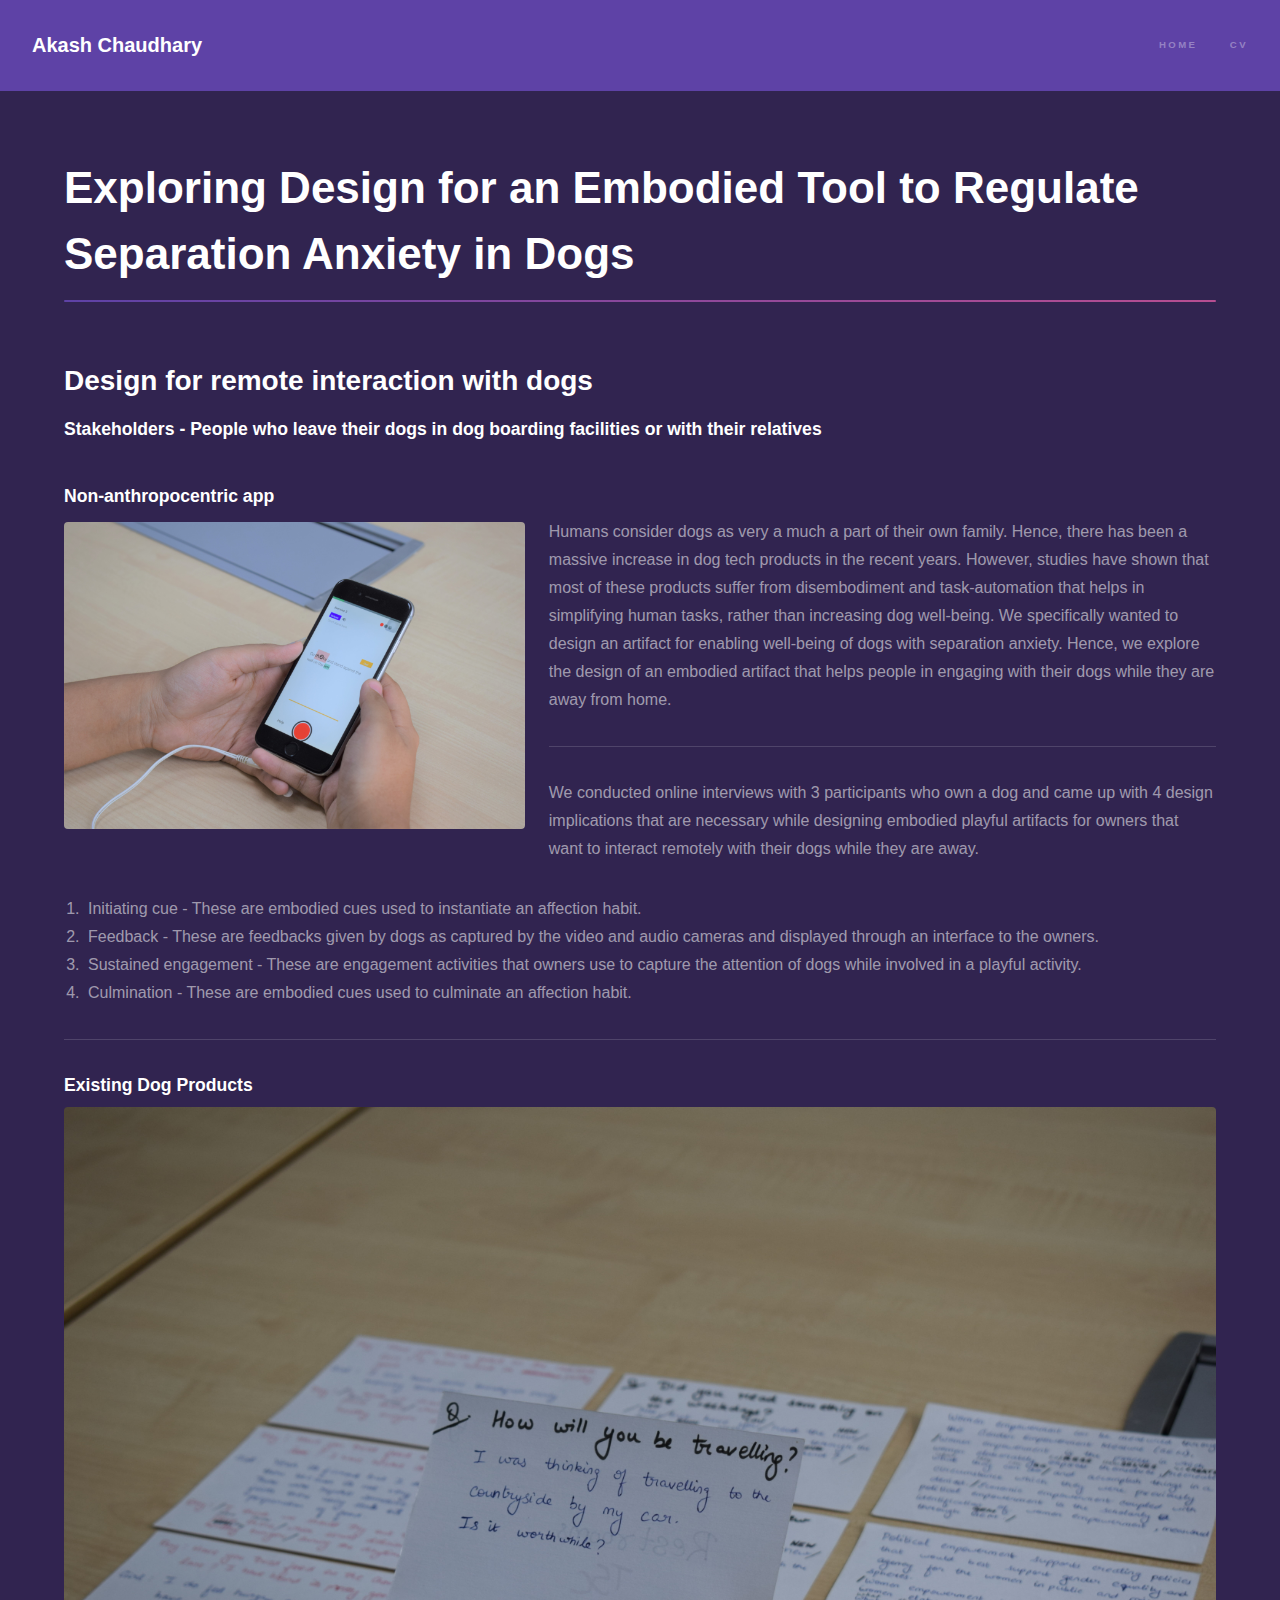
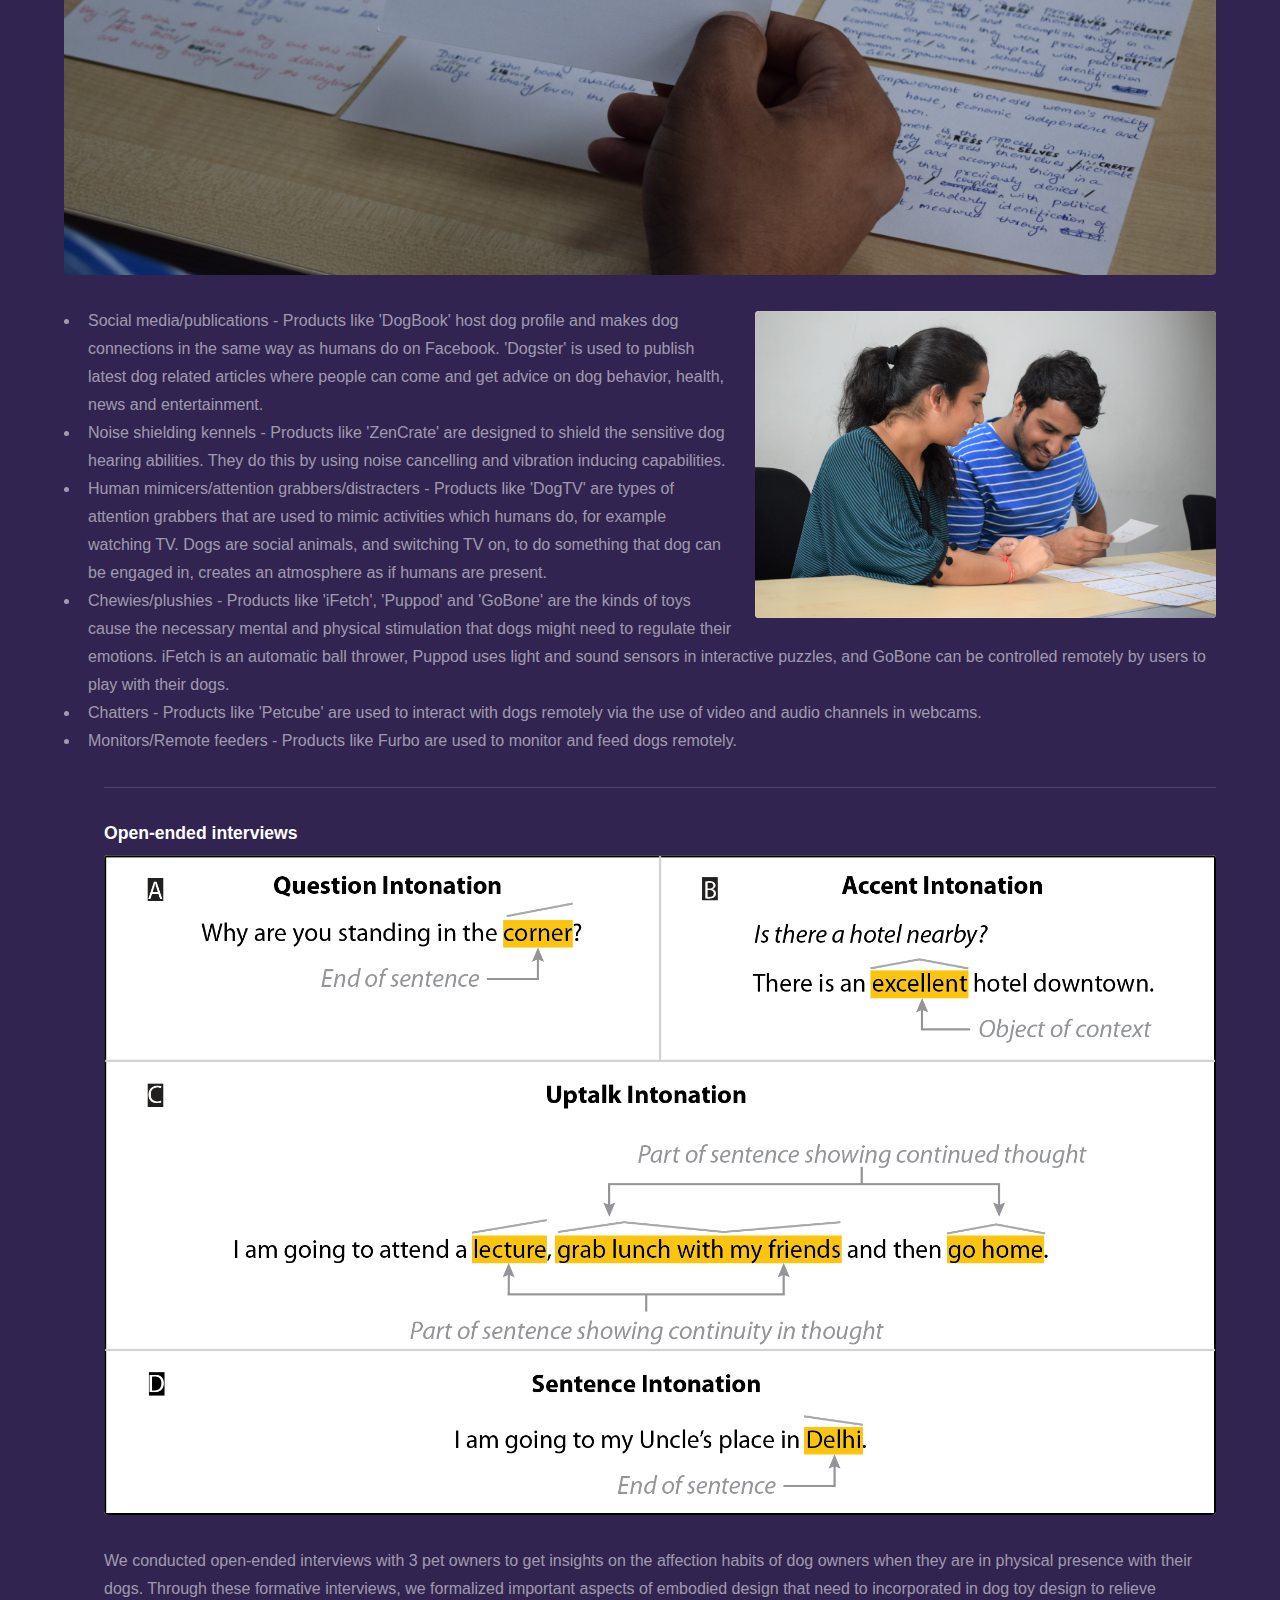
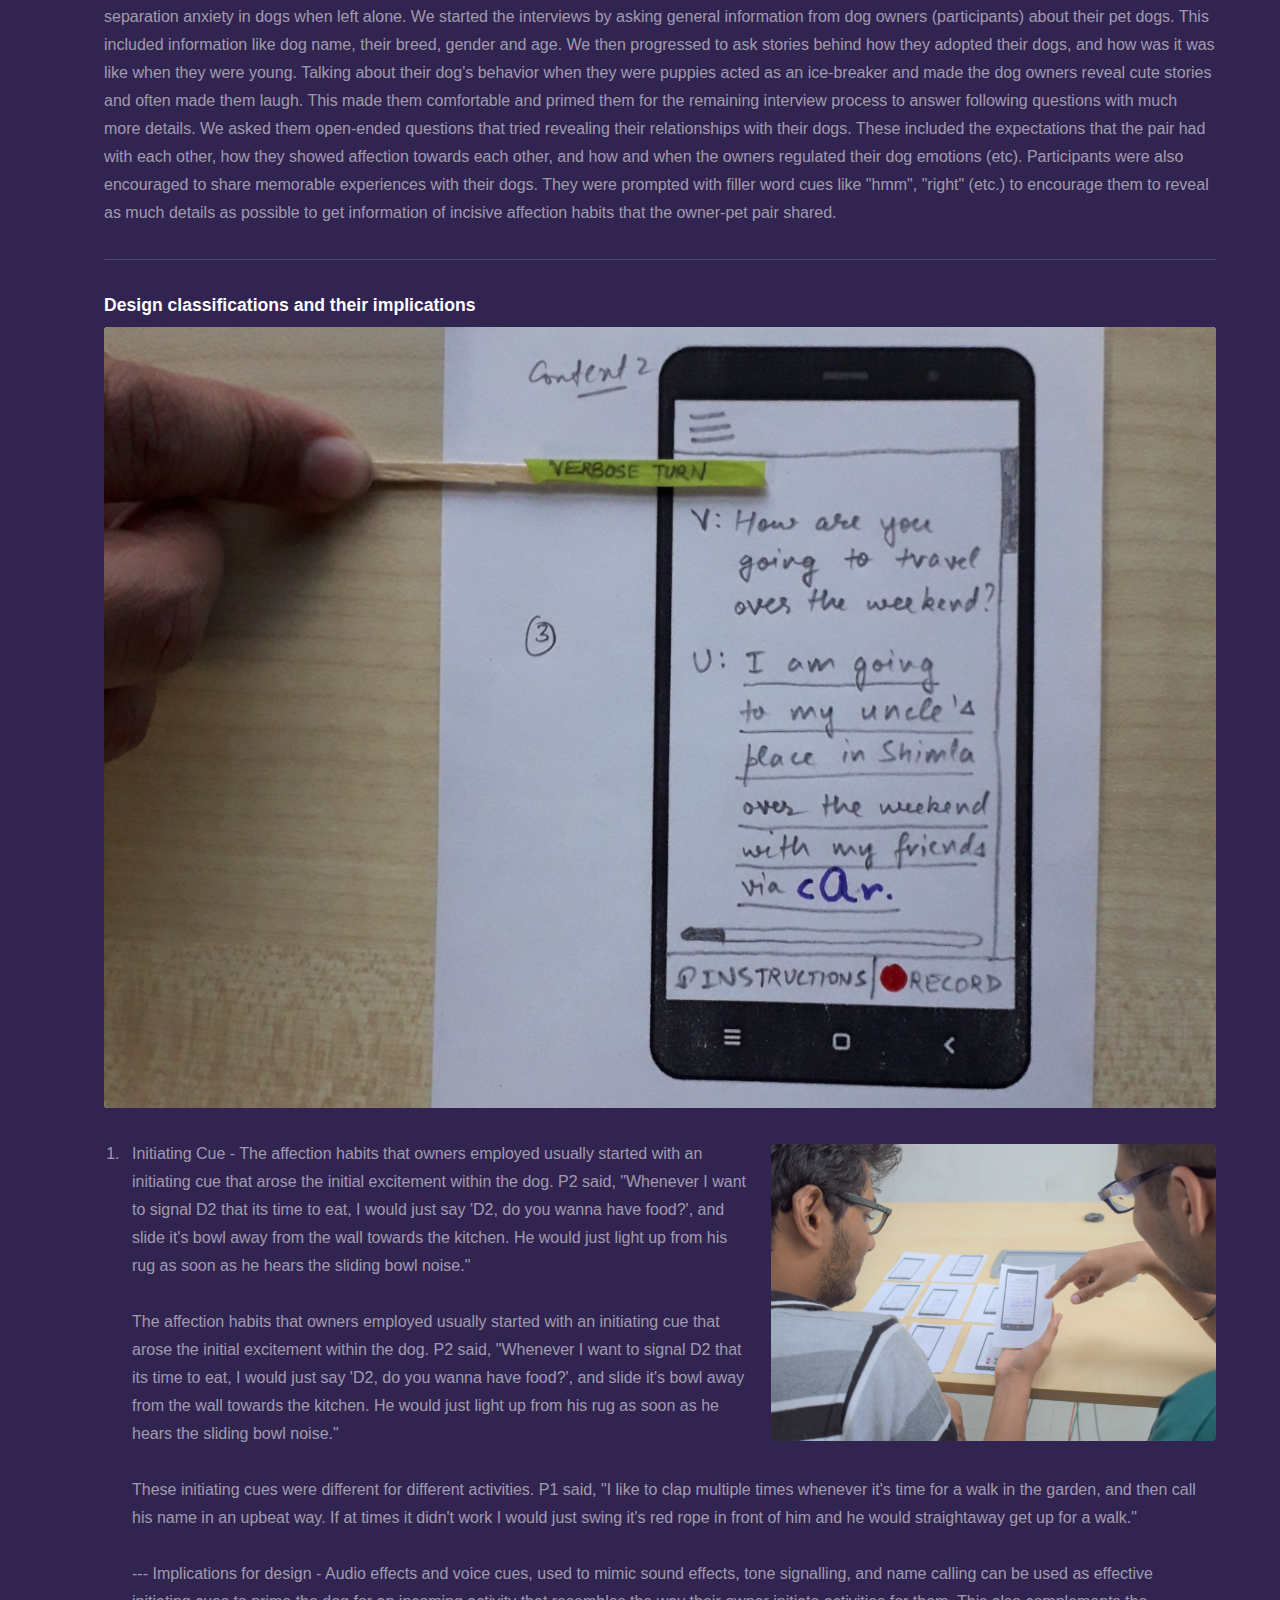
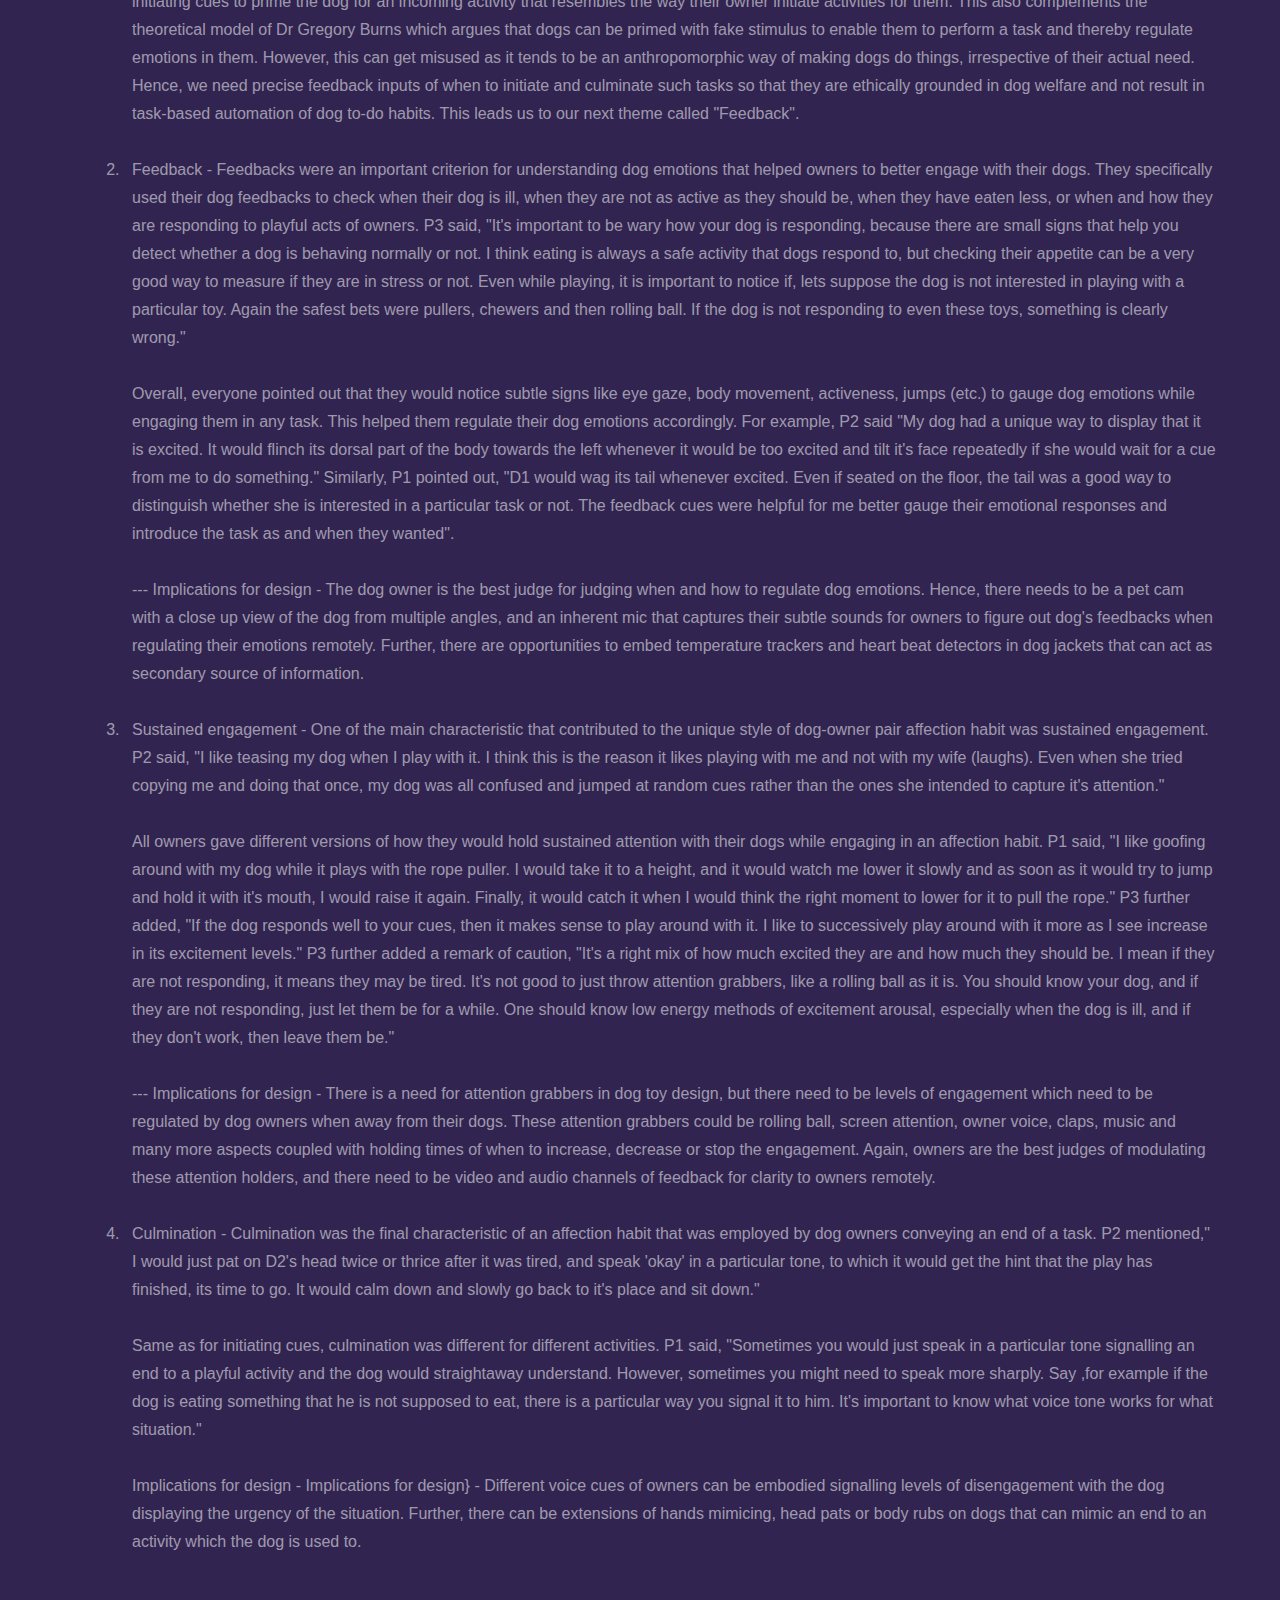
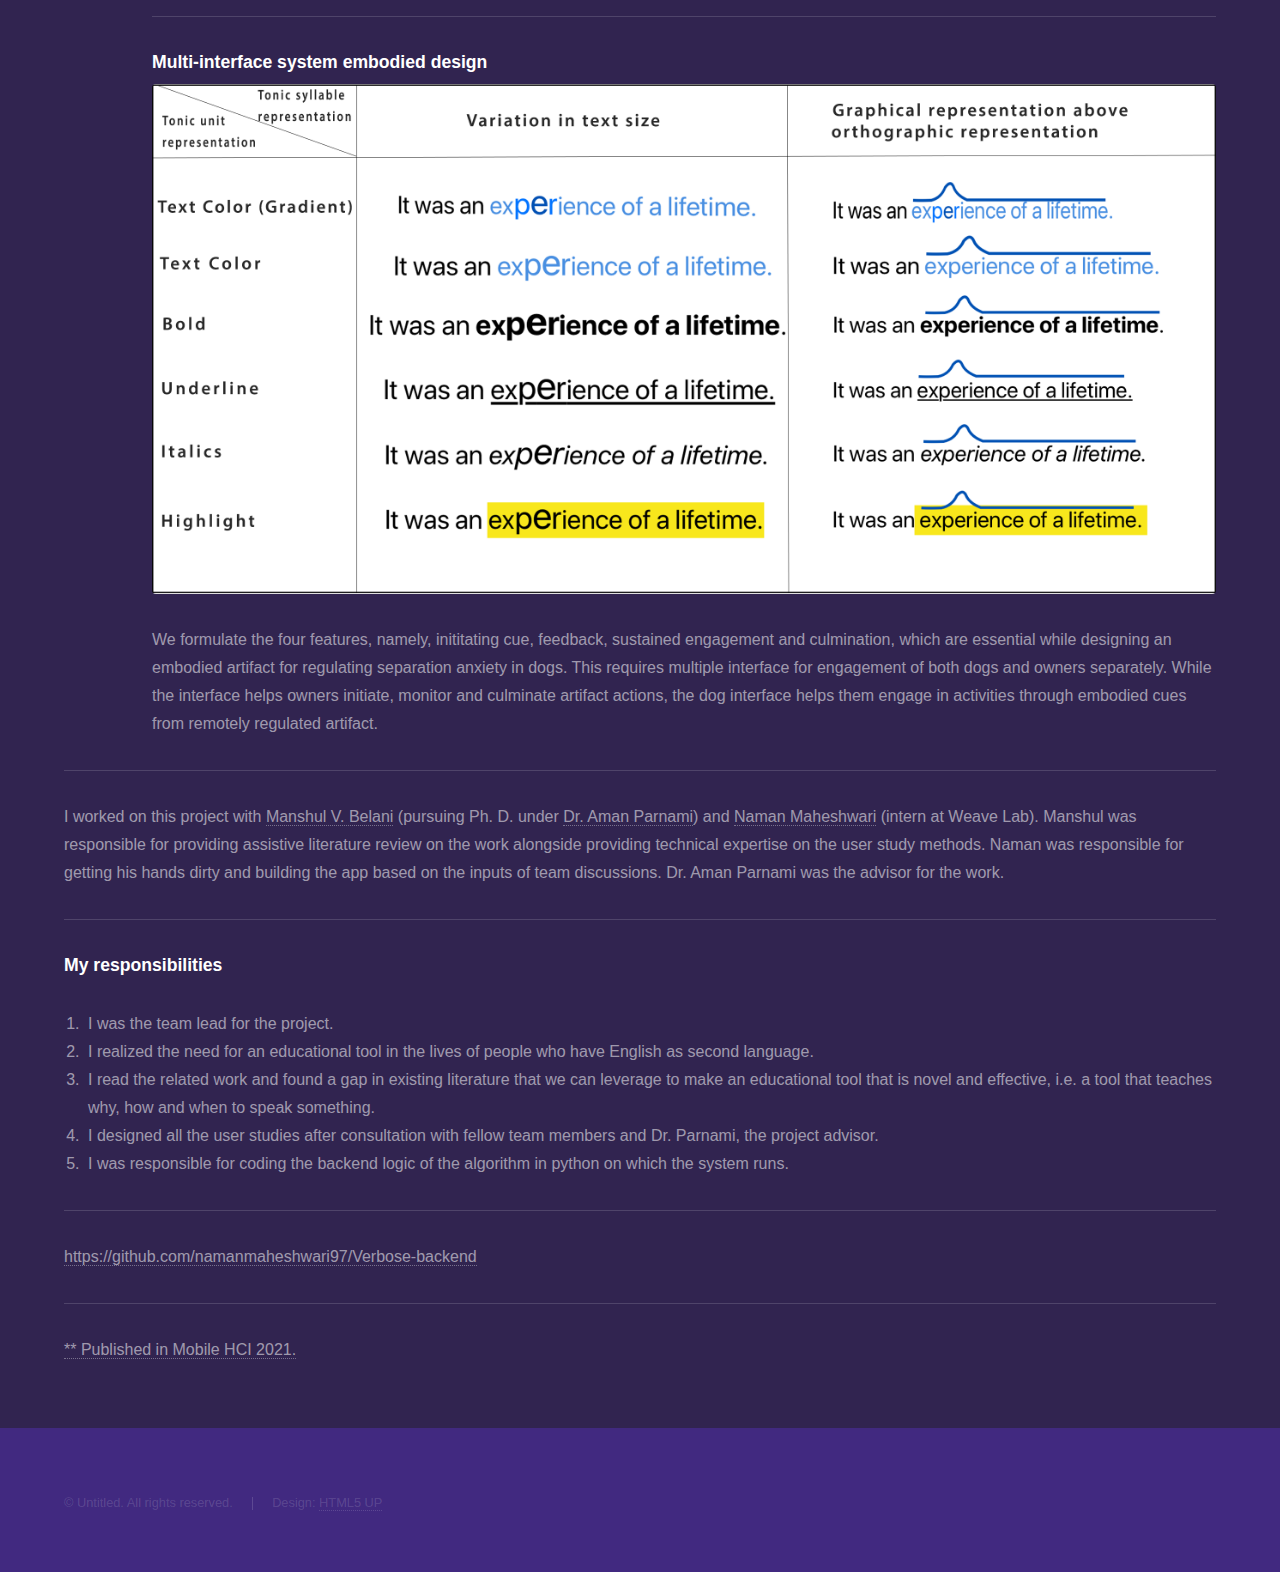
==== elements_dogs.html @ 76c7610e "gjgh" ====
<!DOCTYPE HTML>
<!--
	Hyperspace by HTML5 UP
	html5up.net | @ajlkn
	Free for personal and commercial use under the CCA 3.0 license (html5up.net/license)
-->
<html>
	<head>
		<title>Relieving Separation Anxiety in Dogs - details</title>
		<meta charset="utf-8" />
		<meta name="viewport" content="width=device-width, initial-scale=1, user-scalable=no" />
		<link rel="stylesheet" href="assets/css/main.css" />
		<noscript><link rel="stylesheet" href="assets/css/noscript.css" /></noscript>
	</head>
	<body class="is-preload">

		<!-- Header -->
			<header id="header">
				<a href="index.html" class="title">Akash Chaudhary</a>
				<nav>
					<ul>
						<li><a href="index.html">Home</a></li>
						<li><a href="assets/Akash_Chaudhary_CV.pdf">CV</a></li>
					</ul>
				</nav>
			</header>

		<!-- Wrapper -->
			<div id="wrapper">

				<!-- Main -->
					<section id="main" class="wrapper">
						<div class="inner">
							<h1 class="major">Exploring Design for an Embodied Tool to Regulate Separation Anxiety in Dogs</h1>

							<!-- Text -->
								

							

							<!-- Image -->
								<section>
									<h2>Design for remote interaction with dogs</h2>
									<h3>Stakeholders - People who leave their dogs in dog boarding facilities or with their relatives</h3>
									<div class="box alt">
										<div class="row gtr-uniform">
											<div class="col-12"><span class="image fit"><img src="images/verbose_naman.png" alt="" /></span></div>
										</div>
									</div>
									<h3>Non-anthropocentric app</h3>
									<p><span class="image left"><img src="images/DSC_3085_bright.jpg" alt="" /></span>Humans consider dogs as very a much a part of their own family. Hence, there has been a massive increase in dog tech products in the recent years. However, studies have shown that most of these products suffer from disembodiment and task-automation that helps in simplifying human tasks, rather than increasing dog well-being. We specifically wanted to design an artifact for enabling well-being of dogs with separation anxiety. Hence, we explore the design of an embodied artifact that helps people in engaging with their dogs while they are away from home.</p>

										<hr />

									<p>We conducted online interviews with 3 participants who own a dog and came up with 4 design implications that are necessary while designing embodied playful artifacts for owners that want to interact remotely with their dogs while they are away.
									<ol>
										<li>Initiating cue - These are embodied cues used to instantiate an affection habit.</li>
										<li>Feedback - These are feedbacks given by dogs as captured by the video and audio cameras and displayed through an interface to the owners.</li>
										<li>Sustained engagement - These are engagement activities that owners use to capture the attention of dogs while involved in a playful activity.</li>
										<li>Culmination - These are embodied cues used to culminate an affection habit.</li>
									</ol>

									</p>
									<hr />
									<h3>Existing Dog Products</h3>
									<div class="box alt">
										<div class="row gtr-uniform">
											<div class="col-12"><span class="image fit"><img src="images/cue_card.jpg" style="background-color:white" alt="" /></span></div>
										</div>
									</div>
									<p><span class="image right"><img src="images/DSC_3064_bright.jpg" style="background-color:white" alt="" /></span>
									<ul>
										<li>Social media/publications - Products like 'DogBook' host dog profile and makes dog connections in the same way as humans do on Facebook. 'Dogster' is used to publish latest dog related articles where people can come and get advice on dog behavior, health, news and entertainment.
										<li>Noise shielding kennels - Products like 'ZenCrate' are designed to shield the sensitive dog hearing abilities. They do this by using noise cancelling and vibration inducing capabilities.
										<li>Human mimicers/attention grabbers/distracters - Products like 'DogTV' are types of attention grabbers that are used to mimic activities which humans do, for example watching TV. Dogs are social animals, and switching TV on, to do something that dog can be engaged in, creates an atmosphere as if humans are present.
										<li>Chewies/plushies - Products like 'iFetch', 'Puppod' and 'GoBone' are the kinds of toys cause the necessary mental and physical stimulation that dogs might need to regulate their emotions. iFetch is an automatic ball thrower, Puppod uses light and sound sensors in interactive puzzles, and GoBone can be controlled remotely by users to play with their dogs.
										<li>Chatters - Products like 'Petcube' are used to interact with dogs remotely via the use of video and audio channels in webcams.
										<li/>Monitors/Remote feeders - Products like Furbo are used to monitor and feed dogs remotely.
									<ul/>
									</p>
									<hr />

									<h3>Open-ended interviews</h3>
									<div class="box alt">
										<div class="row gtr-uniform">
											<div class="col-12"><span class="image fit"><img src="images/Aug15Fig3.png" style="background-color:white" alt="" /></span></div>
										</div>
									</div>
									<p>We conducted open-ended interviews with 3 pet owners to get insights on the affection habits of dog owners when they are in physical presence with their dogs. Through these formative interviews, we formalized important aspects of embodied design that need to incorporated in dog toy design to relieve separation anxiety in dogs when left alone. We started the interviews by asking general information from dog owners (participants) about their pet dogs. This included information like dog name, their breed, gender and age. We then progressed to ask stories behind how they adopted their dogs, and how was it was like when they were young. Talking about their dog's behavior when they were puppies acted as an ice-breaker and made the dog owners reveal cute stories and often made them laugh. This made them comfortable and primed them for the remaining interview process to answer following questions with much more details. We asked them open-ended questions that tried revealing their relationships with their dogs. These included the expectations that the pair had with each other, how they showed affection towards each other, and how and when the owners regulated their dog emotions (etc). Participants were also encouraged to share memorable experiences with their dogs. They were prompted with filler word cues like "hmm", "right" (etc.) to encourage them to reveal as much details as possible to get information of incisive affection habits that the owner-pet pair shared.</p>
									<hr />

									<h3>Design classifications and their implications</h3>
									<div class="box alt">
										<div class="row gtr-uniform">
											<div class="col-12"><span class="image fit"><img src="images/more pics/interact (1) (1).jpg" style="background-color:white" alt="" /></span></div>
										</div>
									</div>
									<p><span class="image right"><img src="images/DSC_3075_bright.jpg" alt="" /></span>
									<ol>
										<li>Initiating Cue - The affection habits that owners employed usually started with an initiating cue that arose the initial excitement within the dog. P2 said, "Whenever I want to signal D2 that its time to eat, I would just say 'D2, do you wanna have food?', and slide it's bowl away from the wall towards the kitchen. He would just light up from his rug as soon as he hears the sliding bowl noise."<br/>
										<br/>

										The affection habits that owners employed usually started with an initiating cue that arose the initial excitement within the dog. P2 said, "Whenever I want to signal D2 that its time to eat, I would just say 'D2, do you wanna have food?', and slide it's bowl away from the wall towards the kitchen. He would just light up from his rug as soon as he hears the sliding bowl noise."<br/>
										<br/>

										These initiating cues were different for different activities. P1 said, "I like to clap multiple times whenever it's time for a walk in the garden, and then call his name in an upbeat way. If at times it didn't work I would just swing it's red rope in front of him and he would straightaway get up for a walk."<br/>
										<br/>

										
										--- Implications for design - Audio effects and voice cues, used to mimic sound effects, tone signalling, and name calling can be used as effective initiating cues to prime the dog for an incoming activity that resembles the way their owner initiate activities for them. This also complements the theoretical model of Dr Gregory Burns which argues that dogs can be primed with fake stimulus to enable them to perform a task and thereby regulate emotions in them. However, this can get misused as it tends to be an anthropomorphic way of making dogs do things, irrespective of their actual need. Hence, we need precise feedback inputs of when to initiate and culminate such tasks so that they are ethically grounded in dog welfare and not result in task-based automation of dog to-do habits. This leads us to our next theme called "Feedback".<br/>
										<br/>

										<li>Feedback - Feedbacks were an important criterion for understanding dog emotions that helped owners to better engage with their dogs. They specifically used their dog feedbacks to check when their dog is ill, when they are not as active as they should be, when they have eaten less, or when and how they are responding to playful acts of owners. P3 said, "It's important to be wary how your dog is responding, because there are small signs that help you detect whether a dog is behaving normally or not. I think eating is always a safe activity that dogs respond to, but checking their appetite can be a very good way to measure if they are in stress or not. Even while playing, it is important to notice if, lets suppose the dog is not interested in playing with a particular toy. Again the safest bets were pullers, chewers and then rolling ball. If the dog is not responding to even these toys, something is clearly wrong."<br/>
										<br/>

										Overall, everyone pointed out that they would notice subtle signs like eye gaze, body movement, activeness, jumps (etc.) to gauge dog emotions while engaging them in any task. This helped them regulate their dog emotions accordingly. For example, P2 said "My dog had a unique way to display that it is excited. It would flinch its dorsal part of the body towards the left whenever it would be too excited and tilt it's face repeatedly if she would wait for a cue from me to do something." Similarly, P1 pointed out, "D1 would wag its tail whenever excited. Even if seated on the floor, the tail was a good way to distinguish whether she is interested in a particular task or not. The feedback cues were helpful for me  better gauge their emotional responses and introduce the task as and when they wanted".<br/>
										<br/>

										--- Implications for design - The dog owner is the best judge for judging when and how to regulate dog emotions. Hence, there needs to be a pet cam with a close up view of the dog from multiple angles, and an inherent mic that captures their subtle sounds for owners to figure out dog's feedbacks when regulating their emotions remotely. Further, there are opportunities to embed temperature trackers and heart beat detectors in dog jackets that can act as secondary source of information.<br/>
										<br/>

										<li>Sustained engagement - One of the main characteristic that contributed to the unique style of dog-owner pair affection habit was sustained engagement. P2 said, "I like teasing my dog when I play with it. I think this is the reason it likes playing with me and not with my wife (laughs). Even when she tried copying me and doing that once, my dog was all confused and jumped at random cues rather than the ones she intended to capture it's attention."<br/>
										<br/>

										All owners gave different versions of how they would hold sustained attention with their dogs while engaging in an affection habit. P1 said, "I like goofing around with my dog while it plays with the rope puller. I would take it to a height, and it would watch me lower it slowly and as soon as it would try to jump and hold it with it's mouth, I would raise it again. Finally, it would catch it when I would think the right moment to lower for it to pull the rope." P3 further added, "If the dog responds well to your cues, then it makes sense to play around with it. I like to successively play around with it more as I see increase in its excitement levels." P3 further added a remark of caution, "It's a right mix of how much excited they are and how much they should be. I mean if they are not responding, it means they may be tired. It's not good to just throw attention grabbers, like a rolling ball as it is. You should know your dog, and if they are not responding, just let them be for a while. One should know low energy methods of excitement arousal, especially when the dog is ill, and if they don't work, then leave them be."<br/>
										<br/>

										--- Implications for design - There is a need for attention grabbers in dog toy design, but there need to be levels of engagement which need to be regulated by dog owners when away from their dogs. These attention grabbers could be rolling ball, screen attention, owner voice, claps, music and many more aspects coupled with holding times of when to increase, decrease or stop the engagement. Again, owners are the best judges of modulating these attention holders, and there need to be video and audio channels of feedback for clarity to owners remotely.<br/>
										<br/>

										<li>Culmination - Culmination was the final characteristic of an affection habit that was employed by dog owners conveying an end of a task. P2 mentioned," I would just pat on D2's head twice or thrice after it was tired, and speak 'okay' in a particular tone, to which it would get the hint that the play has finished, its time to go. It would calm down and slowly go back to it's place and sit down."<br/>
										<br/>

										Same as for initiating cues, culmination was different for different activities. P1 said, "Sometimes you would just speak in a particular tone signalling an end to a playful activity and the dog would straightaway understand. However, sometimes you might need to speak more sharply. Say ,for example if the dog is eating something that he is not supposed to eat, there is a particular way you signal it to him. It's important to know what voice tone works for what situation."<br/>
										<br/>

										Implications for design - Implications for design} - Different voice cues of owners can be embodied signalling levels of disengagement with the dog displaying the urgency of the situation. Further, there can be extensions of hands mimicing, head pats or body rubs on dogs that can mimic an end to an activity which the dog is used to.<br/>
										<br/>
									<ol/>
									</p>
									<hr />

									<h3>Multi-interface system embodied design</h3>
									<div class="box alt">
										<div class="row gtr-uniform">
											<div class="col-12"><span class="image fit"><img src="images/representationStudyOptions.png" alt="" /></span></div>
										</div>
									</div>
									<p>We formulate the four features, namely, inititating cue, feedback, sustained engagement and culmination, which are essential while designing an embodied artifact for regulating separation anxiety in dogs. This requires multiple interface for engagement of both dogs and owners separately. While the interface helps owners initiate, monitor and culminate artifact actions, the dog interface helps them engage in activities through embodied cues from remotely regulated artifact.</p>

								</section>

								<section>
									
									<hr />

									I worked on this project with <a href="https://www.linkedin.com/in/manshulbelani/?originalSubdomain=in">Manshul V. Belani</a> (pursuing Ph. D. under <a href="https://www.linkedin.com/in/amanparnami/?originalSubdomain=in">Dr. Aman Parnami</a>) and <a href="https://www.linkedin.com/in/namanm17/?originalSubdomain=in">Naman Maheshwari</a> (intern at Weave Lab). Manshul was responsible for providing assistive literature review on the work alongside providing technical expertise on the user study methods. Naman was responsible for getting his hands dirty and building the app based on the inputs of team discussions. Dr. Aman Parnami was the advisor for the work.

									<hr />

									<h3>My responsibilities</h3>
									<p>
									<ol>
										<li>I was the team lead for the project.</li>
										<li>I realized the need for an educational tool in the lives of people who have English as second language.</li>
										<li>I read the related work and found a gap in existing literature that we can leverage to make an educational tool that is novel and effective, i.e. a tool that teaches why, how and when to speak something.</li>
										<li>I designed all the user studies after consultation with fellow team members and Dr. Parnami, the project advisor.</li>
										<li>I was responsible for coding the backend logic of the algorithm in python on which the system runs.</li>
									</ol></p>
									<hr />

								</section>
								<section>
									<p><a href="https://github.com/namanmaheshwari97/Verbose-backend">https://github.com/namanmaheshwari97/Verbose-backend</a></p>
									<hr />
								</section>
								<section>
									<p><a href="https://dl.acm.org/doi/abs/10.1145/3447526.3472057">** Published in Mobile HCI 2021.</a></p>
								</section>

						</div>
					</section>

			</div>

		<!-- Footer -->
			<footer id="footer" class="wrapper alt">
				<div class="inner">
					<ul class="menu">
						<li>&copy; Untitled. All rights reserved.</li><li>Design: <a href="http://html5up.net">HTML5 UP</a></li>
					</ul>
				</div>
			</footer>

		<!-- Scripts -->
			<script src="assets/js/jquery.min.js"></script>
			<script src="assets/js/jquery.scrollex.min.js"></script>
			<script src="assets/js/jquery.scrolly.min.js"></script>
			<script src="assets/js/browser.min.js"></script>
			<script src="assets/js/breakpoints.min.js"></script>
			<script src="assets/js/util.js"></script>
			<script src="assets/js/main.js"></script>

	</body>
</html>
---- assets/css/main.css ----
@import url(fontawesome-all.min.css);

/*
	Hyperspace by HTML5 UP
	html5up.net | @ajlkn
	Free for personal and commercial use under the CCA 3.0 license (html5up.net/license)
*/

html, body, div, span, applet, object,
iframe, h1, h2, h3, h4, h5, h6, p, blockquote,
pre, a, abbr, acronym, address, big, cite,
code, del, dfn, em, img, ins, kbd, q, s, samp,
small, strike, strong, sub, sup, tt, var, b,
u, i, center, dl, dt, dd, ol, ul, li, fieldset,
form, label, legend, table, caption, tbody,
tfoot, thead, tr, th, td, article, aside,
canvas, details, embed, figure, figcaption,
footer, header, hgroup, menu, nav, output, ruby,
section, summary, time, mark, audio, video {
	margin: 0;
	padding: 0;
	border: 0;
	font-size: 100%;
	font: inherit;
	vertical-align: baseline;}

article, aside, details, figcaption, figure,
footer, header, hgroup, menu, nav, section {
	display: block;}

body {
	line-height: 1;
}

ol, ul {
	list-style: none;
}

blockquote, q {
	quotes: none;
}

	blockquote:before, blockquote:after, q:before, q:after {
		content: '';
		content: none;
	}

table {
	border-collapse: collapse;
	border-spacing: 0;
}

body {
	-webkit-text-size-adjust: none;
}

mark {
	background-color: transparent;
	color: inherit;
}

input::-moz-focus-inner {
	border: 0;
	padding: 0;
}

input, select, textarea {
	-moz-appearance: none;
	-webkit-appearance: none;
	-ms-appearance: none;
	appearance: none;
}

/* Basic */

	@-ms-viewport {
		width: device-width;
	}

	body {
		-ms-overflow-style: scrollbar;
	}

	@media screen and (max-width: 480px) {

		html, body {
			min-width: 320px;
		}

	}

	html {
		box-sizing: border-box;
	}

	*, *:before, *:after {
		box-sizing: inherit;
	}

	body {
		background: #312450;
	}

		body.is-preload *, body.is-preload *:before, body.is-preload *:after {
			-moz-animation: none !important;
			-webkit-animation: none !important;
			-ms-animation: none !important;
			animation: none !important;
			-moz-transition: none !important;
			-webkit-transition: none !important;
			-ms-transition: none !important;
			transition: none !important;
		}

/* Type */

	body, input, select, textarea {
		color: rgba(255, 255, 255, 0.55);
		font-family: Arial, Helvetica, sans-serif;
		font-size: 16.5pt;
		font-weight: normal;
		line-height: 1.75;
	}

		@media screen and (max-width: 1680px) {

			body, input, select, textarea {
				font-size: 13pt;
			}

		}

		@media screen and (max-width: 1280px) {

			body, input, select, textarea {
				font-size: 12pt;
			}

		}

		@media screen and (max-width: 360px) {

			body, input, select, textarea {
				font-size: 11pt;
			}

		}

	a {
		-moz-transition: color 0.2s ease, border-bottom-color 0.2s ease;
		-webkit-transition: color 0.2s ease, border-bottom-color 0.2s ease;
		-ms-transition: color 0.2s ease, border-bottom-color 0.2s ease;
		transition: color 0.2s ease, border-bottom-color 0.2s ease;
		border-bottom: dotted 1px rgba(255, 255, 255, 0.35);
		color: inherit;
		text-decoration: none;
	}

		a:hover {
			border-bottom-color: transparent;
			color: #ffffff;
		}

	strong, b {
		color: #ffffff;
		font-weight: bold;
	}

	em, i {
		font-style: italic;
	}

	p {
		margin: 0 0 2em 0;
	}

	h1, h2, h3, h4, h5, h6 {
		color: #ffffff;
		font-weight: bold;
		line-height: 1.5;
		margin: 0 0 0.5em 0;
	}

		h1 a, h2 a, h3 a, h4 a, h5 a, h6 a {
			color: inherit;
			text-decoration: none;
		}

	h1 {
		font-size: 2.75em;
	}

		h1.major {
			margin: 0 0 1.3em 0;
			position: relative;
			padding-bottom: 0.35em;
		}

			h1.major:after {
				background-image: -moz-linear-gradient(to right, #5e42a6, #b74e91);
				background-image: -webkit-linear-gradient(to right, #5e42a6, #b74e91);
				background-image: -ms-linear-gradient(to right, #5e42a6, #b74e91);
				background-image: linear-gradient(to right, #5e42a6, #b74e91);
				-moz-transition: max-width 0.2s ease;
				-webkit-transition: max-width 0.2s ease;
				-ms-transition: max-width 0.2s ease;
				transition: max-width 0.2s ease;
				border-radius: 0.2em;
				bottom: 0;
				content: '';
				height: 0.05em;
				position: absolute;
				right: 0;
				width: 100%;
			}

	h2 {
		font-size: 1.75em;
	}

	h3 {
		font-size: 1.1em;
	}

	h4 {
		font-size: 1em;
	}

	h5 {
		font-size: 0.8em;
	}

	h6 {
		font-size: 0.6em;
	}

	@media screen and (max-width: 736px) {

		h1 {
			font-size: 2em;
		}

		h2 {
			font-size: 1.25em;
		}

		h3 {
			font-size: 1em;
		}

		h4 {
			font-size: 0.8em;
		}

		h5 {
			font-size: 0.6em;
		}

		h6 {
			font-size: 0.6em;
		}

	}

	sub {
		font-size: 0.8em;
		position: relative;
		top: 0.5em;
	}

	sup {
		font-size: 0.8em;
		position: relative;
		top: -0.5em;
	}

	blockquote {
		border-left: solid 4px rgba(255, 255, 255, 0.15);
		font-style: italic;
		margin: 0 0 2em 0;
		padding: 0.5em 0 0.5em 2em;
	}

	code {
		background: rgba(255, 255, 255, 0.05);
		border-radius: 0.25em;
		border: solid 1px rgba(255, 255, 255, 0.15);
		font-family: "Courier New", monospace;
		font-size: 0.9em;
		margin: 0 0.25em;
		padding: 0.25em 0.65em;
	}

	pre {
		-webkit-overflow-scrolling: touch;
		font-family: "Courier New", monospace;
		font-size: 0.9em;
		margin: 0 0 2em 0;
	}

		pre code {
			display: block;
			line-height: 1.75em;
			padding: 1em 1.5em;
			overflow-x: auto;
		}

	hr {
		border: 0;
		border-bottom: solid 1px rgba(255, 255, 255, 0.15);
		margin: 2em 0;
	}

		hr.major {
			margin: 3em 0;
		}

	.align-left {
		text-align: left;
	}

	.align-center {
		text-align: center;
	}

	.align-right {
		text-align: right;
	}

/* Row */

	.row {
		display: flex;
		flex-wrap: wrap;
		box-sizing: border-box;
		align-items: stretch;
	}

		.row > * {
			box-sizing: border-box;
		}

		.row.gtr-uniform > * > :last-child {
			margin-bottom: 0;
		}

		.row.aln-left {
			justify-content: flex-start;
		}

		.row.aln-center {
			justify-content: center;
		}

		.row.aln-right {
			justify-content: flex-end;
		}

		.row.aln-top {
			align-items: flex-start;
		}

		.row.aln-middle {
			align-items: center;
		}

		.row.aln-bottom {
			align-items: flex-end;
		}

		.row > .imp {
			order: -1;
		}

		.row > .col-1 {
			width: 8.33333%;
		}

		.row > .off-1 {
			margin-left: 8.33333%;
		}

		.row > .col-2 {
			width: 16.66667%;
		}

		.row > .off-2 {
			margin-left: 16.66667%;
		}

		.row > .col-3 {
			width: 25%;
		}

		.row > .off-3 {
			margin-left: 25%;
		}

		.row > .col-4 {
			width: 33.33333%;
		}

		.row > .off-4 {
			margin-left: 33.33333%;
		}

		.row > .col-5 {
			width: 41.66667%;
		}

		.row > .off-5 {
			margin-left: 41.66667%;
		}

		.row > .col-6 {
			width: 50%;
		}

		.row > .off-6 {
			margin-left: 50%;
		}

		.row > .col-7 {
			width: 58.33333%;
		}

		.row > .off-7 {
			margin-left: 58.33333%;
		}

		.row > .col-8 {
			width: 66.66667%;
		}

		.row > .off-8 {
			margin-left: 66.66667%;
		}

		.row > .col-9 {
			width: 75%;
		}

		.row > .off-9 {
			margin-left: 75%;
		}

		.row > .col-10 {
			width: 83.33333%;
		}

		.row > .off-10 {
			margin-left: 83.33333%;
		}

		.row > .col-11 {
			width: 91.66667%;
		}

		.row > .off-11 {
			margin-left: 91.66667%;
		}

		.row > .col-12 {
			width: 100%;
		}

		.row > .off-12 {
			margin-left: 100%;
		}

		.row.gtr-0 {
			margin-top: 0;
			margin-left: 0em;
		}

			.row.gtr-0 > * {
				padding: 0 0 0 0em;
			}

			.row.gtr-0.gtr-uniform {
				margin-top: 0em;
			}

				.row.gtr-0.gtr-uniform > * {
					padding-top: 0em;
				}

		.row.gtr-25 {
			margin-top: 0;
			margin-left: -0.375em;
		}

			.row.gtr-25 > * {
				padding: 0 0 0 0.375em;
			}

			.row.gtr-25.gtr-uniform {
				margin-top: -0.375em;
			}

				.row.gtr-25.gtr-uniform > * {
					padding-top: 0.375em;
				}

		.row.gtr-50 {
			margin-top: 0;
			margin-left: -0.75em;
		}

			.row.gtr-50 > * {
				padding: 0 0 0 0.75em;
			}

			.row.gtr-50.gtr-uniform {
				margin-top: -0.75em;
			}

				.row.gtr-50.gtr-uniform > * {
					padding-top: 0.75em;
				}

		.row {
			margin-top: 0;
			margin-left: -1.5em;
		}

			.row > * {
				padding: 0 0 0 1.5em;
			}

			.row.gtr-uniform {
				margin-top: -1.5em;
			}

				.row.gtr-uniform > * {
					padding-top: 1.5em;
				}

		.row.gtr-150 {
			margin-top: 0;
			margin-left: -2.25em;
		}

			.row.gtr-150 > * {
				padding: 0 0 0 2.25em;
			}

			.row.gtr-150.gtr-uniform {
				margin-top: -2.25em;
			}

				.row.gtr-150.gtr-uniform > * {
					padding-top: 2.25em;
				}

		.row.gtr-200 {
			margin-top: 0;
			margin-left: -3em;
		}

			.row.gtr-200 > * {
				padding: 0 0 0 3em;
			}

			.row.gtr-200.gtr-uniform {
				margin-top: -3em;
			}

				.row.gtr-200.gtr-uniform > * {
					padding-top: 3em;
				}

		@media screen and (max-width: 1680px) {

			.row {
				display: flex;
				flex-wrap: wrap;
				box-sizing: border-box;
				align-items: stretch;
			}

				.row > * {
					box-sizing: border-box;
				}

				.row.gtr-uniform > * > :last-child {
					margin-bottom: 0;
				}

				.row.aln-left {
					justify-content: flex-start;
				}

				.row.aln-center {
					justify-content: center;
				}

				.row.aln-right {
					justify-content: flex-end;
				}

				.row.aln-top {
					align-items: flex-start;
				}

				.row.aln-middle {
					align-items: center;
				}

				.row.aln-bottom {
					align-items: flex-end;
				}

				.row > .imp-xlarge {
					order: -1;
				}

				.row > .col-1-xlarge {
					width: 8.33333%;
				}

				.row > .off-1-xlarge {
					margin-left: 8.33333%;
				}

				.row > .col-2-xlarge {
					width: 16.66667%;
				}

				.row > .off-2-xlarge {
					margin-left: 16.66667%;
				}

				.row > .col-3-xlarge {
					width: 25%;
				}

				.row > .off-3-xlarge {
					margin-left: 25%;
				}

				.row > .col-4-xlarge {
					width: 33.33333%;
				}

				.row > .off-4-xlarge {
					margin-left: 33.33333%;
				}

				.row > .col-5-xlarge {
					width: 41.66667%;
				}

				.row > .off-5-xlarge {
					margin-left: 41.66667%;
				}

				.row > .col-6-xlarge {
					width: 50%;
				}

				.row > .off-6-xlarge {
					margin-left: 50%;
				}

				.row > .col-7-xlarge {
					width: 58.33333%;
				}

				.row > .off-7-xlarge {
					margin-left: 58.33333%;
				}

				.row > .col-8-xlarge {
					width: 66.66667%;
				}

				.row > .off-8-xlarge {
					margin-left: 66.66667%;
				}

				.row > .col-9-xlarge {
					width: 75%;
				}

				.row > .off-9-xlarge {
					margin-left: 75%;
				}

				.row > .col-10-xlarge {
					width: 83.33333%;
				}

				.row > .off-10-xlarge {
					margin-left: 83.33333%;
				}

				.row > .col-11-xlarge {
					width: 91.66667%;
				}

				.row > .off-11-xlarge {
					margin-left: 91.66667%;
				}

				.row > .col-12-xlarge {
					width: 100%;
				}

				.row > .off-12-xlarge {
					margin-left: 100%;
				}

				.row.gtr-0 {
					margin-top: 0;
					margin-left: 0em;
				}

					.row.gtr-0 > * {
						padding: 0 0 0 0em;
					}

					.row.gtr-0.gtr-uniform {
						margin-top: 0em;
					}

						.row.gtr-0.gtr-uniform > * {
							padding-top: 0em;
						}

				.row.gtr-25 {
					margin-top: 0;
					margin-left: -0.375em;
				}

					.row.gtr-25 > * {
						padding: 0 0 0 0.375em;
					}

					.row.gtr-25.gtr-uniform {
						margin-top: -0.375em;
					}

						.row.gtr-25.gtr-uniform > * {
							padding-top: 0.375em;
						}

				.row.gtr-50 {
					margin-top: 0;
					margin-left: -0.75em;
				}

					.row.gtr-50 > * {
						padding: 0 0 0 0.75em;
					}

					.row.gtr-50.gtr-uniform {
						margin-top: -0.75em;
					}

						.row.gtr-50.gtr-uniform > * {
							padding-top: 0.75em;
						}

				.row {
					margin-top: 0;
					margin-left: -1.5em;
				}

					.row > * {
						padding: 0 0 0 1.5em;
					}

					.row.gtr-uniform {
						margin-top: -1.5em;
					}

						.row.gtr-uniform > * {
							padding-top: 1.5em;
						}

				.row.gtr-150 {
					margin-top: 0;
					margin-left: -2.25em;
				}

					.row.gtr-150 > * {
						padding: 0 0 0 2.25em;
					}

					.row.gtr-150.gtr-uniform {
						margin-top: -2.25em;
					}

						.row.gtr-150.gtr-uniform > * {
							padding-top: 2.25em;
						}

				.row.gtr-200 {
					margin-top: 0;
					margin-left: -3em;
				}

					.row.gtr-200 > * {
						padding: 0 0 0 3em;
					}

					.row.gtr-200.gtr-uniform {
						margin-top: -3em;
					}

						.row.gtr-200.gtr-uniform > * {
							padding-top: 3em;
						}

		}

		@media screen and (max-width: 1280px) {

			.row {
				display: flex;
				flex-wrap: wrap;
				box-sizing: border-box;
				align-items: stretch;
			}

				.row > * {
					box-sizing: border-box;
				}

				.row.gtr-uniform > * > :last-child {
					margin-bottom: 0;
				}

				.row.aln-left {
					justify-content: flex-start;
				}

				.row.aln-center {
					justify-content: center;
				}

				.row.aln-right {
					justify-content: flex-end;
				}

				.row.aln-top {
					align-items: flex-start;
				}

				.row.aln-middle {
					align-items: center;
				}

				.row.aln-bottom {
					align-items: flex-end;
				}

				.row > .imp-large {
					order: -1;
				}

				.row > .col-1-large {
					width: 8.33333%;
				}

				.row > .off-1-large {
					margin-left: 8.33333%;
				}

				.row > .col-2-large {
					width: 16.66667%;
				}

				.row > .off-2-large {
					margin-left: 16.66667%;
				}

				.row > .col-3-large {
					width: 25%;
				}

				.row > .off-3-large {
					margin-left: 25%;
				}

				.row > .col-4-large {
					width: 33.33333%;
				}

				.row > .off-4-large {
					margin-left: 33.33333%;
				}

				.row > .col-5-large {
					width: 41.66667%;
				}

				.row > .off-5-large {
					margin-left: 41.66667%;
				}

				.row > .col-6-large {
					width: 50%;
				}

				.row > .off-6-large {
					margin-left: 50%;
				}

				.row > .col-7-large {
					width: 58.33333%;
				}

				.row > .off-7-large {
					margin-left: 58.33333%;
				}

				.row > .col-8-large {
					width: 66.66667%;
				}

				.row > .off-8-large {
					margin-left: 66.66667%;
				}

				.row > .col-9-large {
					width: 75%;
				}

				.row > .off-9-large {
					margin-left: 75%;
				}

				.row > .col-10-large {
					width: 83.33333%;
				}

				.row > .off-10-large {
					margin-left: 83.33333%;
				}

				.row > .col-11-large {
					width: 91.66667%;
				}

				.row > .off-11-large {
					margin-left: 91.66667%;
				}

				.row > .col-12-large {
					width: 100%;
				}

				.row > .off-12-large {
					margin-left: 100%;
				}

				.row.gtr-0 {
					margin-top: 0;
					margin-left: 0em;
				}

					.row.gtr-0 > * {
						padding: 0 0 0 0em;
					}

					.row.gtr-0.gtr-uniform {
						margin-top: 0em;
					}

						.row.gtr-0.gtr-uniform > * {
							padding-top: 0em;
						}

				.row.gtr-25 {
					margin-top: 0;
					margin-left: -0.375em;
				}

					.row.gtr-25 > * {
						padding: 0 0 0 0.375em;
					}

					.row.gtr-25.gtr-uniform {
						margin-top: -0.375em;
					}

						.row.gtr-25.gtr-uniform > * {
							padding-top: 0.375em;
						}

				.row.gtr-50 {
					margin-top: 0;
					margin-left: -0.75em;
				}

					.row.gtr-50 > * {
						padding: 0 0 0 0.75em;
					}

					.row.gtr-50.gtr-uniform {
						margin-top: -0.75em;
					}

						.row.gtr-50.gtr-uniform > * {
							padding-top: 0.75em;
						}

				.row {
					margin-top: 0;
					margin-left: -1.5em;
				}

					.row > * {
						padding: 0 0 0 1.5em;
					}

					.row.gtr-uniform {
						margin-top: -1.5em;
					}

						.row.gtr-uniform > * {
							padding-top: 1.5em;
						}

				.row.gtr-150 {
					margin-top: 0;
					margin-left: -2.25em;
				}

					.row.gtr-150 > * {
						padding: 0 0 0 2.25em;
					}

					.row.gtr-150.gtr-uniform {
						margin-top: -2.25em;
					}

						.row.gtr-150.gtr-uniform > * {
							padding-top: 2.25em;
						}

				.row.gtr-200 {
					margin-top: 0;
					margin-left: -3em;
				}

					.row.gtr-200 > * {
						padding: 0 0 0 3em;
					}

					.row.gtr-200.gtr-uniform {
						margin-top: -3em;
					}

						.row.gtr-200.gtr-uniform > * {
							padding-top: 3em;
						}

		}

		@media screen and (max-width: 980px) {

			.row {
				display: flex;
				flex-wrap: wrap;
				box-sizing: border-box;
				align-items: stretch;
			}

				.row > * {
					box-sizing: border-box;
				}

				.row.gtr-uniform > * > :last-child {
					margin-bottom: 0;
				}

				.row.aln-left {
					justify-content: flex-start;
				}

				.row.aln-center {
					justify-content: center;
				}

				.row.aln-right {
					justify-content: flex-end;
				}

				.row.aln-top {
					align-items: flex-start;
				}

				.row.aln-middle {
					align-items: center;
				}

				.row.aln-bottom {
					align-items: flex-end;
				}

				.row > .imp-medium {
					order: -1;
				}

				.row > .col-1-medium {
					width: 8.33333%;
				}

				.row > .off-1-medium {
					margin-left: 8.33333%;
				}

				.row > .col-2-medium {
					width: 16.66667%;
				}

				.row > .off-2-medium {
					margin-left: 16.66667%;
				}

				.row > .col-3-medium {
					width: 25%;
				}

				.row > .off-3-medium {
					margin-left: 25%;
				}

				.row > .col-4-medium {
					width: 33.33333%;
				}

				.row > .off-4-medium {
					margin-left: 33.33333%;
				}

				.row > .col-5-medium {
					width: 41.66667%;
				}

				.row > .off-5-medium {
					margin-left: 41.66667%;
				}

				.row > .col-6-medium {
					width: 50%;
				}

				.row > .off-6-medium {
					margin-left: 50%;
				}

				.row > .col-7-medium {
					width: 58.33333%;
				}

				.row > .off-7-medium {
					margin-left: 58.33333%;
				}

				.row > .col-8-medium {
					width: 66.66667%;
				}

				.row > .off-8-medium {
					margin-left: 66.66667%;
				}

				.row > .col-9-medium {
					width: 75%;
				}

				.row > .off-9-medium {
					margin-left: 75%;
				}

				.row > .col-10-medium {
					width: 83.33333%;
				}

				.row > .off-10-medium {
					margin-left: 83.33333%;
				}

				.row > .col-11-medium {
					width: 91.66667%;
				}

				.row > .off-11-medium {
					margin-left: 91.66667%;
				}

				.row > .col-12-medium {
					width: 100%;
				}

				.row > .off-12-medium {
					margin-left: 100%;
				}

				.row.gtr-0 {
					margin-top: 0;
					margin-left: 0em;
				}

					.row.gtr-0 > * {
						padding: 0 0 0 0em;
					}

					.row.gtr-0.gtr-uniform {
						margin-top: 0em;
					}

						.row.gtr-0.gtr-uniform > * {
							padding-top: 0em;
						}

				.row.gtr-25 {
					margin-top: 0;
					margin-left: -0.375em;
				}

					.row.gtr-25 > * {
						padding: 0 0 0 0.375em;
					}

					.row.gtr-25.gtr-uniform {
						margin-top: -0.375em;
					}

						.row.gtr-25.gtr-uniform > * {
							padding-top: 0.375em;
						}

				.row.gtr-50 {
					margin-top: 0;
					margin-left: -0.75em;
				}

					.row.gtr-50 > * {
						padding: 0 0 0 0.75em;
					}

					.row.gtr-50.gtr-uniform {
						margin-top: -0.75em;
					}

						.row.gtr-50.gtr-uniform > * {
							padding-top: 0.75em;
						}

				.row {
					margin-top: 0;
					margin-left: -1.5em;
				}

					.row > * {
						padding: 0 0 0 1.5em;
					}

					.row.gtr-uniform {
						margin-top: -1.5em;
					}

						.row.gtr-uniform > * {
							padding-top: 1.5em;
						}

				.row.gtr-150 {
					margin-top: 0;
					margin-left: -2.25em;
				}

					.row.gtr-150 > * {
						padding: 0 0 0 2.25em;
					}

					.row.gtr-150.gtr-uniform {
						margin-top: -2.25em;
					}

						.row.gtr-150.gtr-uniform > * {
							padding-top: 2.25em;
						}

				.row.gtr-200 {
					margin-top: 0;
					margin-left: -3em;
				}

					.row.gtr-200 > * {
						padding: 0 0 0 3em;
					}

					.row.gtr-200.gtr-uniform {
						margin-top: -3em;
					}

						.row.gtr-200.gtr-uniform > * {
							padding-top: 3em;
						}

		}

		@media screen and (max-width: 736px) {

			.row {
				display: flex;
				flex-wrap: wrap;
				box-sizing: border-box;
				align-items: stretch;
			}

				.row > * {
					box-sizing: border-box;
				}

				.row.gtr-uniform > * > :last-child {
					margin-bottom: 0;
				}

				.row.aln-left {
					justify-content: flex-start;
				}

				.row.aln-center {
					justify-content: center;
				}

				.row.aln-right {
					justify-content: flex-end;
				}

				.row.aln-top {
					align-items: flex-start;
				}

				.row.aln-middle {
					align-items: center;
				}

				.row.aln-bottom {
					align-items: flex-end;
				}

				.row > .imp-small {
					order: -1;
				}

				.row > .col-1-small {
					width: 8.33333%;
				}

				.row > .off-1-small {
					margin-left: 8.33333%;
				}

				.row > .col-2-small {
					width: 16.66667%;
				}

				.row > .off-2-small {
					margin-left: 16.66667%;
				}

				.row > .col-3-small {
					width: 25%;
				}

				.row > .off-3-small {
					margin-left: 25%;
				}

				.row > .col-4-small {
					width: 33.33333%;
				}

				.row > .off-4-small {
					margin-left: 33.33333%;
				}

				.row > .col-5-small {
					width: 41.66667%;
				}

				.row > .off-5-small {
					margin-left: 41.66667%;
				}

				.row > .col-6-small {
					width: 50%;
				}

				.row > .off-6-small {
					margin-left: 50%;
				}

				.row > .col-7-small {
					width: 58.33333%;
				}

				.row > .off-7-small {
					margin-left: 58.33333%;
				}

				.row > .col-8-small {
					width: 66.66667%;
				}

				.row > .off-8-small {
					margin-left: 66.66667%;
				}

				.row > .col-9-small {
					width: 75%;
				}

				.row > .off-9-small {
					margin-left: 75%;
				}

				.row > .col-10-small {
					width: 83.33333%;
				}

				.row > .off-10-small {
					margin-left: 83.33333%;
				}

				.row > .col-11-small {
					width: 91.66667%;
				}

				.row > .off-11-small {
					margin-left: 91.66667%;
				}

				.row > .col-12-small {
					width: 100%;
				}

				.row > .off-12-small {
					margin-left: 100%;
				}

				.row.gtr-0 {
					margin-top: 0;
					margin-left: 0em;
				}

					.row.gtr-0 > * {
						padding: 0 0 0 0em;
					}

					.row.gtr-0.gtr-uniform {
						margin-top: 0em;
					}

						.row.gtr-0.gtr-uniform > * {
							padding-top: 0em;
						}

				.row.gtr-25 {
					margin-top: 0;
					margin-left: -0.375em;
				}

					.row.gtr-25 > * {
						padding: 0 0 0 0.375em;
					}

					.row.gtr-25.gtr-uniform {
						margin-top: -0.375em;
					}

						.row.gtr-25.gtr-uniform > * {
							padding-top: 0.375em;
						}

				.row.gtr-50 {
					margin-top: 0;
					margin-left: -0.75em;
				}

					.row.gtr-50 > * {
						padding: 0 0 0 0.75em;
					}

					.row.gtr-50.gtr-uniform {
						margin-top: -0.75em;
					}

						.row.gtr-50.gtr-uniform > * {
							padding-top: 0.75em;
						}

				.row {
					margin-top: 0;
					margin-left: -1.5em;
				}

					.row > * {
						padding: 0 0 0 1.5em;
					}

					.row.gtr-uniform {
						margin-top: -1.5em;
					}

						.row.gtr-uniform > * {
							padding-top: 1.5em;
						}

				.row.gtr-150 {
					margin-top: 0;
					margin-left: -2.25em;
				}

					.row.gtr-150 > * {
						padding: 0 0 0 2.25em;
					}

					.row.gtr-150.gtr-uniform {
						margin-top: -2.25em;
					}

						.row.gtr-150.gtr-uniform > * {
							padding-top: 2.25em;
						}

				.row.gtr-200 {
					margin-top: 0;
					margin-left: -3em;
				}

					.row.gtr-200 > * {
						padding: 0 0 0 3em;
					}

					.row.gtr-200.gtr-uniform {
						margin-top: -3em;
					}

						.row.gtr-200.gtr-uniform > * {
							padding-top: 3em;
						}

		}

		@media screen and (max-width: 480px) {

			.row {
				display: flex;
				flex-wrap: wrap;
				box-sizing: border-box;
				align-items: stretch;
			}

				.row > * {
					box-sizing: border-box;
				}

				.row.gtr-uniform > * > :last-child {
					margin-bottom: 0;
				}

				.row.aln-left {
					justify-content: flex-start;
				}

				.row.aln-center {
					justify-content: center;
				}

				.row.aln-right {
					justify-content: flex-end;
				}

				.row.aln-top {
					align-items: flex-start;
				}

				.row.aln-middle {
					align-items: center;
				}

				.row.aln-bottom {
					align-items: flex-end;
				}

				.row > .imp-xsmall {
					order: -1;
				}

				.row > .col-1-xsmall {
					width: 8.33333%;
				}

				.row > .off-1-xsmall {
					margin-left: 8.33333%;
				}

				.row > .col-2-xsmall {
					width: 16.66667%;
				}

				.row > .off-2-xsmall {
					margin-left: 16.66667%;
				}

				.row > .col-3-xsmall {
					width: 25%;
				}

				.row > .off-3-xsmall {
					margin-left: 25%;
				}

				.row > .col-4-xsmall {
					width: 33.33333%;
				}

				.row > .off-4-xsmall {
					margin-left: 33.33333%;
				}

				.row > .col-5-xsmall {
					width: 41.66667%;
				}

				.row > .off-5-xsmall {
					margin-left: 41.66667%;
				}

				.row > .col-6-xsmall {
					width: 50%;
				}

				.row > .off-6-xsmall {
					margin-left: 50%;
				}

				.row > .col-7-xsmall {
					width: 58.33333%;
				}

				.row > .off-7-xsmall {
					margin-left: 58.33333%;
				}

				.row > .col-8-xsmall {
					width: 66.66667%;
				}

				.row > .off-8-xsmall {
					margin-left: 66.66667%;
				}

				.row > .col-9-xsmall {
					width: 75%;
				}

				.row > .off-9-xsmall {
					margin-left: 75%;
				}

				.row > .col-10-xsmall {
					width: 83.33333%;
				}

				.row > .off-10-xsmall {
					margin-left: 83.33333%;
				}

				.row > .col-11-xsmall {
					width: 91.66667%;
				}

				.row > .off-11-xsmall {
					margin-left: 91.66667%;
				}

				.row > .col-12-xsmall {
					width: 100%;
				}

				.row > .off-12-xsmall {
					margin-left: 100%;
				}

				.row.gtr-0 {
					margin-top: 0;
					margin-left: 0em;
				}

					.row.gtr-0 > * {
						padding: 0 0 0 0em;
					}

					.row.gtr-0.gtr-uniform {
						margin-top: 0em;
					}

						.row.gtr-0.gtr-uniform > * {
							padding-top: 0em;
						}

				.row.gtr-25 {
					margin-top: 0;
					margin-left: -0.375em;
				}

					.row.gtr-25 > * {
						padding: 0 0 0 0.375em;
					}

					.row.gtr-25.gtr-uniform {
						margin-top: -0.375em;
					}

						.row.gtr-25.gtr-uniform > * {
							padding-top: 0.375em;
						}

				.row.gtr-50 {
					margin-top: 0;
					margin-left: -0.75em;
				}

					.row.gtr-50 > * {
						padding: 0 0 0 0.75em;
					}

					.row.gtr-50.gtr-uniform {
						margin-top: -0.75em;
					}

						.row.gtr-50.gtr-uniform > * {
							padding-top: 0.75em;
						}

				.row {
					margin-top: 0;
					margin-left: -1.5em;
				}

					.row > * {
						padding: 0 0 0 1.5em;
					}

					.row.gtr-uniform {
						margin-top: -1.5em;
					}

						.row.gtr-uniform > * {
							padding-top: 1.5em;
						}

				.row.gtr-150 {
					margin-top: 0;
					margin-left: -2.25em;
				}

					.row.gtr-150 > * {
						padding: 0 0 0 2.25em;
					}

					.row.gtr-150.gtr-uniform {
						margin-top: -2.25em;
					}

						.row.gtr-150.gtr-uniform > * {
							padding-top: 2.25em;
						}

				.row.gtr-200 {
					margin-top: 0;
					margin-left: -3em;
				}

					.row.gtr-200 > * {
						padding: 0 0 0 3em;
					}

					.row.gtr-200.gtr-uniform {
						margin-top: -3em;
					}

						.row.gtr-200.gtr-uniform > * {
							padding-top: 3em;
						}

		}

/* Box */

	.box {
		border-radius: 0.25em;
		border: solid 1px rgba(255, 255, 255, 0.15);
		margin-bottom: 2em;
		padding: 1.5em;
	}

		.box > :last-child,
		.box > :last-child > :last-child,
		.box > :last-child > :last-child > :last-child {
			margin-bottom: 0;
		}

		.box.alt {
			border: 0;
			border-radius: 0;
			padding: 0;
		}

/* Button */

	input[type="submit"],
	input[type="reset"],
	input[type="button"],
	button,
	.button {
		-moz-appearance: none;
		-webkit-appearance: none;
		-ms-appearance: none;
		appearance: none;
		-moz-transition: border-color 0.2s ease;
		-webkit-transition: border-color 0.2s ease;
		-ms-transition: border-color 0.2s ease;
		transition: border-color 0.2s ease;
		background-color: transparent;
		border: solid 1px !important;
		border-color: rgba(255, 255, 255, 0.15) !important;
		border-radius: 3em;
		color: #ffffff !important;
		cursor: pointer;
		display: inline-block;
		font-size: 0.6em;
		font-weight: bold;
		height: calc(4.75em + 2px);
		letter-spacing: 0.25em;
		line-height: 4.75em;
		outline: 0;
		padding: 0 3.75em;
		position: relative;
		text-align: center;
		text-decoration: none;
		text-transform: uppercase;
		white-space: nowrap;
	}

		input[type="submit"]:after,
		input[type="reset"]:after,
		input[type="button"]:after,
		button:after,
		.button:after {
			-moz-transform: scale(0.25);
			-webkit-transform: scale(0.25);
			-ms-transform: scale(0.25);
			transform: scale(0.25);
			pointer-events: none;
			-moz-transition: opacity 0.2s ease, -moz-transform 0.2s ease;
			-webkit-transition: opacity 0.2s ease, -webkit-transform 0.2s ease;
			-ms-transition: opacity 0.2s ease, -ms-transform 0.2s ease;
			transition: opacity 0.2s ease, transform 0.2s ease;
			background: #ffffff;
			border-radius: 3em;
			content: '';
			height: 100%;
			left: 0;
			opacity: 0;
			position: absolute;
			top: 0;
			width: 100%;
		}

		input[type="submit"].icon:before,
		input[type="reset"].icon:before,
		input[type="button"].icon:before,
		button.icon:before,
		.button.icon:before {
			margin-right: 0.75em;
		}

		input[type="submit"].fit,
		input[type="reset"].fit,
		input[type="button"].fit,
		button.fit,
		.button.fit {
			width: 100%;
		}

		input[type="submit"].small,
		input[type="reset"].small,
		input[type="button"].small,
		button.small,
		.button.small {
			font-size: 0.4em;
		}

		input[type="submit"].large,
		input[type="reset"].large,
		input[type="button"].large,
		button.large,
		.button.large {
			font-size: 0.8em;
		}

		input[type="submit"].primary,
		input[type="reset"].primary,
		input[type="button"].primary,
		button.primary,
		.button.primary {
			background-color: #ffffff;
			color: #312450 !important;
		}

			input[type="submit"].primary:after,
			input[type="reset"].primary:after,
			input[type="button"].primary:after,
			button.primary:after,
			.button.primary:after {
				display: none;
			}

		input[type="submit"].disabled, input[type="submit"]:disabled,
		input[type="reset"].disabled,
		input[type="reset"]:disabled,
		input[type="button"].disabled,
		input[type="button"]:disabled,
		button.disabled,
		button:disabled,
		.button.disabled,
		.button:disabled {
			cursor: default;
			opacity: 0.5;
			pointer-events: none;
		}

		input[type="submit"]:hover,
		input[type="reset"]:hover,
		input[type="button"]:hover,
		button:hover,
		.button:hover {
			border-color: rgba(255, 255, 255, 0.55) !important;
		}

			input[type="submit"]:hover:after,
			input[type="reset"]:hover:after,
			input[type="button"]:hover:after,
			button:hover:after,
			.button:hover:after {
				opacity: 0.05;
				-moz-transform: scale(1);
				-webkit-transform: scale(1);
				-ms-transform: scale(1);
				transform: scale(1);
			}

			input[type="submit"]:hover:active,
			input[type="reset"]:hover:active,
			input[type="button"]:hover:active,
			button:hover:active,
			.button:hover:active {
				border-color: #ffffff !important;
			}

				input[type="submit"]:hover:active:after,
				input[type="reset"]:hover:active:after,
				input[type="button"]:hover:active:after,
				button:hover:active:after,
				.button:hover:active:after {
					opacity: 0.1;
				}

/* Features */

	.features {
		display: -moz-flex;
		display: -webkit-flex;
		display: -ms-flex;
		display: flex;
		-moz-flex-wrap: wrap;
		-webkit-flex-wrap: wrap;
		-ms-flex-wrap: wrap;
		flex-wrap: wrap;
		border-radius: 0.25em;
		border: solid 1px rgba(183, 78, 145, 0.0);
		background: rgba(183, 78, 145, 0.0);
		margin: 0 0 2em 0;
	}

		.features section {
			padding: 3.5em 3em 1em 7em ;
			width: 50%;
			border-top: solid 1px rgba(183, 78, 145, 0.0);
			position: relative;
		}

			.features section:nth-child(-n + 2) {
				border-top-width: 0;
			}

			.features section:nth-child(2n) {
				border-left: solid 1px rgba(183, 78, 145, 0.0);
			}

			.features section .icon {
				-moz-transition: opacity 0.5s ease, -moz-transform 0.5s ease;
				-webkit-transition: opacity 0.5s ease, -webkit-transform 0.5s ease;
				-ms-transition: opacity 0.5s ease, -ms-transform 0.5s ease;
				transition: opacity 0.5s ease, transform 0.5s ease;
				-moz-transition-delay: 1s;
				-webkit-transition-delay: 1s;
				-ms-transition-delay: 1s;
				transition-delay: 1s;
				-moz-transform: scale(1);
				-webkit-transform: scale(1);
				-ms-transform: scale(1);
				transform: scale(1);
				position: absolute;
				left: 3em;
				top: 3em;
				opacity: 1;
			}

			.features section:nth-child(1) .icon {
				-moz-transition-delay: 0.15s;
				-webkit-transition-delay: 0.15s;
				-ms-transition-delay: 0.15s;
				transition-delay: 0.15s;
			}

			.features section:nth-child(2) .icon {
				-moz-transition-delay: 0.3s;
				-webkit-transition-delay: 0.3s;
				-ms-transition-delay: 0.3s;
				transition-delay: 0.3s;
			}

			.features section:nth-child(3) .icon {
				-moz-transition-delay: 0.45s;
				-webkit-transition-delay: 0.45s;
				-ms-transition-delay: 0.45s;
				transition-delay: 0.45s;
			}

			.features section:nth-child(4) .icon {
				-moz-transition-delay: 0.6s;
				-webkit-transition-delay: 0.6s;
				-ms-transition-delay: 0.6s;
				transition-delay: 0.6s;
			}

			.features section:nth-child(5) .icon {
				-moz-transition-delay: 0.75s;
				-webkit-transition-delay: 0.75s;
				-ms-transition-delay: 0.75s;
				transition-delay: 0.75s;
			}

			.features section:nth-child(6) .icon {
				-moz-transition-delay: 0.9s;
				-webkit-transition-delay: 0.9s;
				-ms-transition-delay: 0.9s;
				transition-delay: 0.9s;
			}

			.features section:nth-child(7) .icon {
				-moz-transition-delay: 1.05s;
				-webkit-transition-delay: 1.05s;
				-ms-transition-delay: 1.05s;
				transition-delay: 1.05s;
			}

			.features section:nth-child(8) .icon {
				-moz-transition-delay: 1.2s;
				-webkit-transition-delay: 1.2s;
				-ms-transition-delay: 1.2s;
				transition-delay: 1.2s;
			}

			.features section:nth-child(9) .icon {
				-moz-transition-delay: 1.35s;
				-webkit-transition-delay: 1.35s;
				-ms-transition-delay: 1.35s;
				transition-delay: 1.35s;
			}

			.features section:nth-child(10) .icon {
				-moz-transition-delay: 1.5s;
				-webkit-transition-delay: 1.5s;
				-ms-transition-delay: 1.5s;
				transition-delay: 1.5s;
			}

			.features section:nth-child(11) .icon {
				-moz-transition-delay: 1.65s;
				-webkit-transition-delay: 1.65s;
				-ms-transition-delay: 1.65s;
				transition-delay: 1.65s;
			}

			.features section:nth-child(12) .icon {
				-moz-transition-delay: 1.8s;
				-webkit-transition-delay: 1.8s;
				-ms-transition-delay: 1.8s;
				transition-delay: 1.8s;
			}

			.features section:nth-child(13) .icon {
				-moz-transition-delay: 1.95s;
				-webkit-transition-delay: 1.95s;
				-ms-transition-delay: 1.95s;
				transition-delay: 1.95s;
			}

			.features section:nth-child(14) .icon {
				-moz-transition-delay: 2.1s;
				-webkit-transition-delay: 2.1s;
				-ms-transition-delay: 2.1s;
				transition-delay: 2.1s;
			}

			.features section:nth-child(15) .icon {
				-moz-transition-delay: 2.25s;
				-webkit-transition-delay: 2.25s;
				-ms-transition-delay: 2.25s;
				transition-delay: 2.25s;
			}

			.features section:nth-child(16) .icon {
				-moz-transition-delay: 2.4s;
				-webkit-transition-delay: 2.4s;
				-ms-transition-delay: 2.4s;
				transition-delay: 2.4s;
			}

			.features section:nth-child(17) .icon {
				-moz-transition-delay: 2.55s;
				-webkit-transition-delay: 2.55s;
				-ms-transition-delay: 2.55s;
				transition-delay: 2.55s;
			}

			.features section:nth-child(18) .icon {
				-moz-transition-delay: 2.7s;
				-webkit-transition-delay: 2.7s;
				-ms-transition-delay: 2.7s;
				transition-delay: 2.7s;
			}

			.features section:nth-child(19) .icon {
				-moz-transition-delay: 2.85s;
				-webkit-transition-delay: 2.85s;
				-ms-transition-delay: 2.85s;
				transition-delay: 2.85s;
			}

			.features section:nth-child(20) .icon {
				-moz-transition-delay: 3s;
				-webkit-transition-delay: 3s;
				-ms-transition-delay: 3s;
				transition-delay: 3s;
			}

		.features.inactive section .icon {
			-moz-transform: scale(0.5);
			-webkit-transform: scale(0.5);
			-ms-transform: scale(0.5);
			transform: scale(0.5);
			opacity: 0;
		}

		@media screen and (max-width: 980px) {

			.features {
				display: block;
			}

				.features section {
					border-top-width: 1px !important;
					border-left-width: 0 !important;
					width: 100%;
				}

					.features section:first-child {
						border-top-width: 0 !important;
					}

		}

		@media screen and (max-width: 736px) {

			.features section {
				padding: 2.5em 1.5em 0.1em 5.5em ;
			}

				.features section .icon {
					left: 1.5em;
					top: 2em;
				}

		}

		@media screen and (max-width: 480px) {

			.features section {
				padding: 2em 1.5em 0.1em 1.5em ;
			}

				.features section .icon {
					left: 0;
					position: relative;
					top: 0;
				}

		}

/* Form */

	form {
		margin: 0 0 2em 0;
	}

		form > :last-child {
			margin-bottom: 0;
		}

		form > .fields {
			display: -moz-flex;
			display: -webkit-flex;
			display: -ms-flex;
			display: flex;
			-moz-flex-wrap: wrap;
			-webkit-flex-wrap: wrap;
			-ms-flex-wrap: wrap;
			flex-wrap: wrap;
			width: calc(100% + 3em);
			margin: -1.5em 0 2em -1.5em;
		}

			form > .fields > .field {
				-moz-flex-grow: 0;
				-webkit-flex-grow: 0;
				-ms-flex-grow: 0;
				flex-grow: 0;
				-moz-flex-shrink: 0;
				-webkit-flex-shrink: 0;
				-ms-flex-shrink: 0;
				flex-shrink: 0;
				padding: 1.5em 0 0 1.5em;
				width: calc(100% - 1.5em);
			}

				form > .fields > .field.half {
					width: calc(50% - 0.75em);
				}

				form > .fields > .field.third {
					width: calc(100%/3 - 0.5em);
				}

				form > .fields > .field.quarter {
					width: calc(25% - 0.375em);
				}

		@media screen and (max-width: 480px) {

			form > .fields {
				width: calc(100% + 3em);
				margin: -1.5em 0 2em -1.5em;
			}

				form > .fields > .field {
					padding: 1.5em 0 0 1.5em;
					width: calc(100% - 1.5em);
				}

					form > .fields > .field.half {
						width: calc(100% - 1.5em);
					}

					form > .fields > .field.third {
						width: calc(100% - 1.5em);
					}

					form > .fields > .field.quarter {
						width: calc(100% - 1.5em);
					}

		}

	label {
		color: #ffffff;
		font-weight: bold;
		line-height: 1.5;
		margin: 0 0 0.7em 0;
		display: block;
		font-size: 1.1em;
	}

	input[type="text"],
	input[type="password"],
	input[type="email"],
	input[type="tel"],
	select,
	textarea {
		-moz-appearance: none;
		-webkit-appearance: none;
		-ms-appearance: none;
		appearance: none;
		background: rgba(255, 255, 255, 0.05);
		border-radius: 0.25em;
		border: none;
		border: solid 1px rgba(255, 255, 255, 0.15);
		color: inherit;
		display: block;
		outline: 0;
		padding: 0 1em;
		text-decoration: none;
		width: 100%;
	}

		input[type="text"]:invalid,
		input[type="password"]:invalid,
		input[type="email"]:invalid,
		input[type="tel"]:invalid,
		select:invalid,
		textarea:invalid {
			box-shadow: none;
		}

		input[type="text"]:focus,
		input[type="password"]:focus,
		input[type="email"]:focus,
		input[type="tel"]:focus,
		select:focus,
		textarea:focus {
			border-color: #ffffff;
			box-shadow: 0 0 0 1px #ffffff;
		}

	select {
		background-image: url("data:image/svg+xml;charset=utf8,%3Csvg xmlns='http://www.w3.org/2000/svg' width='40' height='40' preserveAspectRatio='none' viewBox='0 0 40 40'%3E%3Cpath d='M9.4,12.3l10.4,10.4l10.4-10.4c0.2-0.2,0.5-0.4,0.9-0.4c0.3,0,0.6,0.1,0.9,0.4l3.3,3.3c0.2,0.2,0.4,0.5,0.4,0.9 c0,0.4-0.1,0.6-0.4,0.9L20.7,31.9c-0.2,0.2-0.5,0.4-0.9,0.4c-0.3,0-0.6-0.1-0.9-0.4L4.3,17.3c-0.2-0.2-0.4-0.5-0.4-0.9 c0-0.4,0.1-0.6,0.4-0.9l3.3-3.3c0.2-0.2,0.5-0.4,0.9-0.4S9.1,12.1,9.4,12.3z' fill='rgba(255, 255, 255, 0.15)' /%3E%3C/svg%3E");
		background-size: 1.25rem;
		background-repeat: no-repeat;
		background-position: calc(100% - 1rem) center;
		height: 2.75em;
		padding-right: 2.75em;
		text-overflow: ellipsis;
	}

		select option {
			color: #ffffff;
			background: #312450;
		}

		select:focus::-ms-value {
			background-color: transparent;
		}

		select::-ms-expand {
			display: none;
		}

	input[type="text"],
	input[type="password"],
	input[type="email"],
	select {
		height: 2.75em;
	}

	textarea {
		padding: 0.75em 1em;
	}

		body.is-ie textarea {
			min-height: 10em;
		}

	input[type="checkbox"],
	input[type="radio"] {
		-moz-appearance: none;
		-webkit-appearance: none;
		-ms-appearance: none;
		appearance: none;
		display: block;
		float: left;
		margin-right: -2em;
		opacity: 0;
		width: 1em;
		z-index: -1;
	}

		input[type="checkbox"] + label,
		input[type="radio"] + label {
			text-decoration: none;
			color: rgba(255, 255, 255, 0.55);
			cursor: pointer;
			display: inline-block;
			font-size: 1em;
			font-weight: normal;
			padding-left: 2.4em;
			padding-right: 0.75em;
			position: relative;
		}

			input[type="checkbox"] + label:before,
			input[type="radio"] + label:before {
				-moz-osx-font-smoothing: grayscale;
				-webkit-font-smoothing: antialiased;
				display: inline-block;
				font-style: normal;
				font-variant: normal;
				text-rendering: auto;
				line-height: 1;
				text-transform: none !important;
				font-family: 'Font Awesome 5 Free';
				font-weight: 900;
			}

			input[type="checkbox"] + label:before,
			input[type="radio"] + label:before {
				background: rgba(255, 255, 255, 0.05);
				border-radius: 0.25em;
				border: solid 1px rgba(255, 255, 255, 0.15);
				content: '';
				display: inline-block;
				font-size: 0.8em;
				height: 2.0625em;
				left: 0;
				line-height: 2.0625em;
				position: absolute;
				text-align: center;
				top: 0;
				width: 2.0625em;
			}

		input[type="checkbox"]:checked + label:before,
		input[type="radio"]:checked + label:before {
			background: #ffffff;
			border-color: #ffffff;
			color: #b74e91;
			content: '\f00c';
		}

		input[type="checkbox"]:focus + label:before,
		input[type="radio"]:focus + label:before {
			border-color: #ffffff;
			box-shadow: 0 0 0 1px #ffffff;
		}

	input[type="checkbox"] + label:before {
		border-radius: 0.25em;
	}

	input[type="radio"] + label:before {
		border-radius: 100%;
	}

	::-webkit-input-placeholder {
		color: rgba(255, 255, 255, 0.35) !important;
		opacity: 1.0;
	}

	:-moz-placeholder {
		color: rgba(255, 255, 255, 0.35) !important;
		opacity: 1.0;
	}

	::-moz-placeholder {
		color: rgba(255, 255, 255, 0.35) !important;
		opacity: 1.0;
	}

	:-ms-input-placeholder {
		color: rgba(255, 255, 255, 0.35) !important;
		opacity: 1.0;
	}

/* Icon */

	.icon {
		text-decoration: none;
		border-bottom: none;
		position: relative;
	}

		.icon:before {
			-moz-osx-font-smoothing: grayscale;
			-webkit-font-smoothing: antialiased;
			display: inline-block;
			font-style: normal;
			font-variant: normal;
			text-rendering: auto;
			line-height: 1;
			text-transform: none !important;
			font-family: 'Font Awesome 5 Free';
			font-weight: 400;
		}

		.icon > .label {
			display: none;
		}

		.icon:before {
			line-height: inherit;
		}

		.icon.solid:before {
			font-weight: 900;
		}

		.icon.brands:before {
			font-family: 'Font Awesome 5 Brands';
		}

		.icon.major {
			width: 2.5em;
			height: 2.5em;
			display: block;
			background: #ffffff;
			border-radius: 100%;
			color: #312450;
			text-align: center;
			line-height: 2.5em;
			margin: 0 0 1.3em 0;
		}

			.icon.major:before {
				font-size: 1.25em;
			}

				.wrapper.style1 .icon.major:before {
					color: #5e42a6;
				}

				.wrapper.style1-alt .icon.major:before {
					color: #493382;
				}

				.wrapper.style2 .icon.major:before {
					color: #5052b5;
				}

				.wrapper.style2-alt .icon.major:before {
					color: #3e4094;
				}

				.wrapper.style3 .icon.major:before {
					color: #b74e91;
				}

				.wrapper.style3-alt .icon.major:before {
					color: #953d75;
				}

/* Image */

	.image {
		border-radius: 0.25em;
		border: 0;
		display: inline-block;
		position: relative;
	}

		.image img {
			border-radius: 0.25em;
			display: block;
			image-orientation: from-image;
		}

		.image.left, .image.right {
			max-width: 40%;
		}

			.image.left img, .image.right img {
				width: 100%;
			}

		.image.left {
			float: left;
			margin: 0 1.5em 1em 0;
			top: 0.25em;
		}

		.image.right {
			float: right;
			margin: 0 0 1em 1.5em;
			top: 0.25em;
		}

		.image.fit {
			display: block;
			margin: 0 0 2em 0;
			width: 100%;
		}

			.image.fit img {
				width: 100%;
			}

		.image.main {
			display: block;
			margin: 0 0 3em 0;
			width: 100%;
		}

			.image.main img {
				width: 100%;
			}

/* List */

	ol {
		list-style: decimal;
		margin: 0 0 2em 0;
		padding-left: 1.25em;
	}

		ol li {
			padding-left: 0.25em;
		}

	ul {
		list-style: disc;
		margin: 0 0 2em 0;
		padding-left: 1em;
	}

		ul li {
			padding-left: 0.5em;
		}

		ul.alt {
			list-style: none;
			padding-left: 0;
		}

			ul.alt li {
				border-top: solid 1px rgba(255, 255, 255, 0.15);
				padding: 0.5em 0;
			}

				ul.alt li:first-child {
					border-top: 0;
					padding-top: 0;
				}

	dl {
		margin: 0 0 2em 0;
	}

		dl dt {
			display: block;
			font-weight: bold;
			margin: 0 0 1em 0;
		}

		dl dd {
			margin-left: 2em;
		}

/* Actions */

	ul.actions {
		display: -moz-flex;
		display: -webkit-flex;
		display: -ms-flex;
		display: flex;
		cursor: default;
		list-style: none;
		margin-left: -1em;
		padding-left: 0;
	}

		ul.actions li {
			padding: 0 0 0 1em;
			vertical-align: middle;
		}

		ul.actions.special {
			-moz-justify-content: center;
			-webkit-justify-content: center;
			-ms-justify-content: center;
			justify-content: center;
			width: 100%;
			margin-left: 0;
		}

			ul.actions.special li:first-child {
				padding-left: 0;
			}

		ul.actions.stacked {
			-moz-flex-direction: column;
			-webkit-flex-direction: column;
			-ms-flex-direction: column;
			flex-direction: column;
			margin-left: 0;
		}

			ul.actions.stacked li {
				padding: 1.3em 0 0 0;
			}

				ul.actions.stacked li:first-child {
					padding-top: 0;
				}

		ul.actions.fit {
			width: calc(100% + 1em);
		}

			ul.actions.fit li {
				-moz-flex-grow: 1;
				-webkit-flex-grow: 1;
				-ms-flex-grow: 1;
				flex-grow: 1;
				-moz-flex-shrink: 1;
				-webkit-flex-shrink: 1;
				-ms-flex-shrink: 1;
				flex-shrink: 1;
				width: 100%;
			}

				ul.actions.fit li > * {
					width: 100%;
				}

			ul.actions.fit.stacked {
				width: 100%;
			}

		@media screen and (max-width: 480px) {

			ul.actions:not(.fixed) {
				-moz-flex-direction: column;
				-webkit-flex-direction: column;
				-ms-flex-direction: column;
				flex-direction: column;
				margin-left: 0;
				width: 100% !important;
			}

				ul.actions:not(.fixed) li {
					-moz-flex-grow: 1;
					-webkit-flex-grow: 1;
					-ms-flex-grow: 1;
					flex-grow: 1;
					-moz-flex-shrink: 1;
					-webkit-flex-shrink: 1;
					-ms-flex-shrink: 1;
					flex-shrink: 1;
					padding: 1em 0 0 0;
					text-align: center;
					width: 100%;
				}

					ul.actions:not(.fixed) li > * {
						width: 100%;
					}

					ul.actions:not(.fixed) li:first-child {
						padding-top: 0;
					}

					ul.actions:not(.fixed) li input[type="submit"],
					ul.actions:not(.fixed) li input[type="reset"],
					ul.actions:not(.fixed) li input[type="button"],
					ul.actions:not(.fixed) li button,
					ul.actions:not(.fixed) li .button {
						width: 100%;
					}

						ul.actions:not(.fixed) li input[type="submit"].icon:before,
						ul.actions:not(.fixed) li input[type="reset"].icon:before,
						ul.actions:not(.fixed) li input[type="button"].icon:before,
						ul.actions:not(.fixed) li button.icon:before,
						ul.actions:not(.fixed) li .button.icon:before {
							margin-left: -0.5rem;
						}

		}

/* Contact */

	ul.contact {
		list-style: none;
		padding: 0;
	}

		ul.contact > li {
			padding: 0;
			margin: 1.5em 0 0 0;
		}

			ul.contact > li:first-child {
				margin-top: 0;
			}

/* Icons */

	ul.icons {
		cursor: default;
		list-style: none;
		padding-left: 0;
	}

		ul.icons li {
			display: inline-block;
			padding: 0 0.75em 0 0;
		}

			ul.icons li:last-child {
				padding-right: 0;
			}

			ul.icons li > a, ul.icons li > span {
				border: 0;
			}

				ul.icons li > a .label, ul.icons li > span .label {
					display: none;
				}

/* Menu */

	ul.menu {
		list-style: none;
		padding: 0;
	}

		ul.menu > li {
			border-left: solid 1px rgba(255, 255, 255, 0.15);
			display: inline-block;
			line-height: 1;
			margin-left: 1.5em;
			padding: 0 0 0 1.5em;
		}

			ul.menu > li:first-child {
				border-left: 0;
				margin: 0;
				padding-left: 0;
			}

		@media screen and (max-width: 480px) {

			ul.menu > li {
				border-left: 0;
				display: block;
				line-height: inherit;
				margin: 0.5em 0 0 0;
				padding-left: 0;
			}

		}

/* Section/Article */

	section.special, article.special {
		text-align: center;
	}

	header p {
		color: rgba(255, 255, 255, 0.35);
		position: relative;
		margin: 0 0 1.5em 0;
	}

	header h2 + p {
		font-size: 1.25em;
		margin-top: -1em;
		line-height: 1.5em;
	}

	header h3 + p {
		font-size: 1.1em;
		margin-top: -0.8em;
		line-height: 1.5em;
	}

	header h4 + p,
	header h5 + p,
	header h6 + p {
		font-size: 0.9em;
		margin-top: -0.6em;
		line-height: 1.5em;
	}

/* Split */

	.split {
		display: -moz-flex;
		display: -webkit-flex;
		display: -ms-flex;
		display: flex;
	}

		.split > * {
			width: calc(50% - 2.5em);
		}

		.split > :nth-child(2n - 1) {
			padding-right: 2.5em;
			border-right: solid 1px rgba(255, 255, 255, 0.15);
		}

		.split > :nth-child(2n) {
			padding-left: 2.5em;
		}

		.split.style1 > :nth-child(2n - 1) {
			width: calc(66.66666% - 2.5em);
		}

		.split.style1 > :nth-child(2n) {
			width: calc(33.33333% - 2.5em);
		}

		@media screen and (max-width: 1680px) {

			.split > * {
				width: calc(50% - 2em);
			}

			.split > :nth-child(2n - 1) {
				padding-right: 2em;
			}

			.split > :nth-child(2n) {
				padding-left: 2em;
			}

			.split.style1 > :nth-child(2n - 1) {
				width: calc(66.66666% - 2em);
			}

			.split.style1 > :nth-child(2n) {
				width: calc(33.33333% - 2em);
			}

		}

		@media screen and (max-width: 980px) {

			.split {
				display: block;
			}

				.split > * {
					border-top: solid 1px rgba(255, 255, 255, 0.15);
					margin: 4em 0 0 0;
					padding: 4em 0 0 0;
					width: 100% !important;
				}

				.split > :nth-child(2n - 1) {
					border-right: 0;
					padding-right: 0;
				}

				.split > :nth-child(2n) {
					padding-left: 0;
				}

				.split > :first-child {
					border-top: 0;
					margin-top: 0;
					padding-top: 0;
				}

		}

		@media screen and (max-width: 736px) {

			.split > * {
				margin: 3em 0 0 0;
				padding: 3em 0 0 0;
			}

		}

/* Spotlights */

	.spotlights > section {
		display: -moz-flex;
		display: -webkit-flex;
		display: -ms-flex;
		display: flex;
		-moz-flex-direction: row;
		-webkit-flex-direction: row;
		-ms-flex-direction: row;
		flex-direction: row;
		min-height: 22.5em;
	}

		body.is-ie .spotlights > section {
			min-height: 0;
		}

		.spotlights > section > .image {
			background-position: center center;
			background-size: cover;
			border-radius: 0;
			display: block;
			position: relative;
			width: 25em;
		}

			.spotlights > section > .image img {
				border-radius: 0;
				display: block;
			}

			.spotlights > section > .image:before {
				-moz-transition: opacity 1s ease;
				-webkit-transition: opacity 1s ease;
				-ms-transition: opacity 1s ease;
				transition: opacity 1s ease;
				background: rgba(49, 36, 80, 0.9);
				content: '';
				display: block;
				height: 100%;
				left: 0;
				opacity: 0;
				position: absolute;
				top: 0;
				width: 100%;
			}

		.spotlights > section > .content {
			padding: 4em 5em 2em 5em ;
			display: -moz-flex;
			display: -webkit-flex;
			display: -ms-flex;
			display: flex;
			-moz-flex-direction: column;
			-webkit-flex-direction: column;
			-ms-flex-direction: column;
			flex-direction: column;
			-moz-justify-content: center;
			-webkit-justify-content: center;
			-ms-justify-content: center;
			justify-content: center;
			width: 50em;
			-ms-flex: 1;
		}

			.spotlights > section > .content > .inner {
				-moz-transform: translateX(0) translateY(0);
				-webkit-transform: translateX(0) translateY(0);
				-ms-transform: translateX(0) translateY(0);
				transform: translateX(0) translateY(0);
				-moz-transition: opacity 1s ease, -moz-transform 1s ease;
				-webkit-transition: opacity 1s ease, -webkit-transform 1s ease;
				-ms-transition: opacity 1s ease, -ms-transform 1s ease;
				transition: opacity 1s ease, transform 1s ease;
				opacity: 1;
			}

		.spotlights > section:nth-child(2) {
			background-color: rgba(0, 0, 0, 0.05);
		}

		.spotlights > section:nth-child(3) {
			background-color: rgba(0, 0, 0, 0.1);
		}

		.spotlights > section.inactive > .image:before,
		body.is-preload .spotlights > section > .image:before {
			opacity: 1;
		}

		.spotlights > section.inactive > .content > .inner,
		body.is-preload .spotlights > section > .content > .inner {
			-moz-transform: translateX(-1em);
			-webkit-transform: translateX(-1em);
			-ms-transform: translateX(-1em);
			transform: translateX(-1em);
			opacity: 0;
		}

		@media screen and (max-width: 1680px) {

			.spotlights > section > .content {
				padding: 4em 4em 2em 4em ;
			}

		}

		@media screen and (max-width: 980px) {

			.spotlights > section {
				display: block;
			}

				.spotlights > section > .image {
					width: 100%;
					height: 50vh;
				}

				.spotlights > section > .content {
					width: 100%;
				}

				.spotlights > section.inactive > .content > .inner,
				body.is-preload .spotlights > section > .content > .inner {
					-moz-transform: translateY(1em);
					-webkit-transform: translateY(1em);
					-ms-transform: translateY(1em);
					transform: translateY(1em);
				}

		}

		@media screen and (max-width: 736px) {

			.spotlights > section > .image {
				height: 50vh;
				min-height: 15em;
			}

			.spotlights > section > .content {
				padding: 3em 2em 1em 2em ;
			}

		}

/* Table */

	.table-wrapper {
		-webkit-overflow-scrolling: touch;
		overflow-x: auto;
	}

	table {
		margin: 0 0 2em 0;
		width: 100%;
	}

		table tbody tr {
			border: solid 1px rgba(255, 255, 255, 0.15);
			border-left: 0;
			border-right: 0;
		}

			table tbody tr:nth-child(2n + 1) {
				background-color: rgba(255, 255, 255, 0.05);
			}

		table td {
			padding: 0.75em 0.75em;
		}

		table th {
			color: #ffffff;
			font-size: 1em;
			font-weight: bold;
			padding: 0 0.75em 0.75em 0.75em;
			text-align: left;
		}

		table thead {
			border-bottom: solid 2px rgba(255, 255, 255, 0.15);
		}

		table tfoot {
			border-top: solid 2px rgba(255, 255, 255, 0.15);
		}

		table.alt {
			border-collapse: separate;
		}

			table.alt tbody tr td {
				border: solid 1px rgba(255, 255, 255, 0.15);
				border-left-width: 0;
				border-top-width: 0;
			}

				table.alt tbody tr td:first-child {
					border-left-width: 1px;
				}

			table.alt tbody tr:first-child td {
				border-top-width: 1px;
			}

			table.alt thead {
				border-bottom: 0;
			}

			table.alt tfoot {
				border-top: 0;
			}

/* Wrapper */

	.wrapper {
		position: relative;
	}

		.wrapper > .inner {
			padding: 5em 5em 3em 5em ;
			max-width: 100%;
			width: 75em;
		}

			@media screen and (max-width: 1680px) {

				.wrapper > .inner {
					padding: 4em 4em 2em 4em ;
				}

			}

			@media screen and (max-width: 1280px) {

				.wrapper > .inner {
					width: 100%;
				}

			}

			@media screen and (max-width: 736px) {

				.wrapper > .inner {
					padding: 3em 2em 1em 2em ;
				}

			}

		.wrapper.alt {
			background-color: #261c3e;
		}

		.wrapper.style1 {
			background-color: #5e42a6;
		}

		.wrapper.style1-alt {
			background-color: #493382;
		}

		.wrapper.style2 {
			background-color: #5052b5;
		}

		.wrapper.style2-alt {
			background-color: #3e4094;
		}

		.wrapper.style3 {
			background-color: #b74e91;
		}

		.wrapper.style3-alt {
			background-color: #953d75;
		}

		.wrapper.fullscreen {
			display: -moz-flex;
			display: -webkit-flex;
			display: -ms-flex;
			display: flex;
			-moz-flex-direction: column;
			-webkit-flex-direction: column;
			-ms-flex-direction: column;
			flex-direction: column;
			-moz-justify-content: center;
			-webkit-justify-content: center;
			-ms-justify-content: center;
			justify-content: center;
			min-height: 100vh;
		}

			body.is-ie .wrapper.fullscreen {
				height: 100vh;
			}

			@media screen and (max-width: 1280px) {

				.wrapper.fullscreen {
					min-height: calc(100vh - 2.5em);
				}

					body.is-ie .wrapper.fullscreen {
						height: calc(100vh - 2.5em);
					}

			}

			@media screen and (max-width: 736px) {

				.wrapper.fullscreen {
					padding: 2em 0;
					min-height: 0;
				}

					body.is-ie .wrapper.fullscreen {
						height: auto;
					}

			}

		.wrapper.fade-up > .inner {
			-moz-transform: translateY(0);
			-webkit-transform: translateY(0);
			-ms-transform: translateY(0);
			transform: translateY(0);
			-moz-transition: opacity 1s ease, -moz-transform 1s ease;
			-webkit-transition: opacity 1s ease, -webkit-transform 1s ease;
			-ms-transition: opacity 1s ease, -ms-transform 1s ease;
			transition: opacity 1s ease, transform 1s ease;
			opacity: 1.0;
		}

		.wrapper.fade-up.inactive > .inner,
		body.is-preload .wrapper.fade-up > .inner {
			opacity: 0;
			-moz-transform: translateY(1em);
			-webkit-transform: translateY(1em);
			-ms-transform: translateY(1em);
			transform: translateY(1em);
		}

		.wrapper.fade-down > .inner {
			-moz-transform: translateY(0);
			-webkit-transform: translateY(0);
			-ms-transform: translateY(0);
			transform: translateY(0);
			-moz-transition: opacity 1s ease, -moz-transform 1s ease;
			-webkit-transition: opacity 1s ease, -webkit-transform 1s ease;
			-ms-transition: opacity 1s ease, -ms-transform 1s ease;
			transition: opacity 1s ease, transform 1s ease;
			opacity: 1.0;
		}

		.wrapper.fade-down.inactive > .inner,
		body.is-preload .wrapper.fade-down > .inner {
			opacity: 0;
			-moz-transform: translateY(-1em);
			-webkit-transform: translateY(-1em);
			-ms-transform: translateY(-1em);
			transform: translateY(-1em);
		}

		.wrapper.fade > .inner {
			-moz-transition: opacity 1s ease;
			-webkit-transition: opacity 1s ease;
			-ms-transition: opacity 1s ease;
			transition: opacity 1s ease;
			opacity: 1.0;
		}

		.wrapper.fade.inactive > .inner,
		body.is-preload .wrapper.fade > .inner {
			opacity: 0;
		}

/* Header */

	#header {
		display: -moz-flex;
		display: -webkit-flex;
		display: -ms-flex;
		display: flex;
		background-color: #5e42a6;
		cursor: default;
		padding: 1.75em 2em;
	}

		#header > .title {
			border: 0;
			color: #ffffff;
			display: block;
			font-size: 1.25em;
			font-weight: bold;
		}

		#header > nav {
			-moz-flex: 1;
			-webkit-flex: 1;
			-ms-flex: 1;
			flex: 1;
			text-align: right;
		}

			#header > nav > ul {
				margin: 0;
				padding: 0;
			}

				#header > nav > ul > li {
					display: inline-block;
					margin-left: 1.75em;
					padding: 0;
					vertical-align: middle;
				}

					#header > nav > ul > li:first-child {
						margin-left: 0;
					}

					#header > nav > ul > li a {
						border: 0;
						color: rgba(255, 255, 255, 0.35);
						display: inline-block;
						font-size: 0.6em;
						font-weight: bold;
						letter-spacing: 0.25em;
						text-transform: uppercase;
					}

						#header > nav > ul > li a:hover {
							color: rgba(255, 255, 255, 0.55);
						}

						#header > nav > ul > li a.active {
							color: #ffffff;
						}

		@media screen and (max-width: 736px) {

			#header {
				padding: 1em 2em;
			}

		}

		@media screen and (max-width: 480px) {

			#header {
				display: block;
				padding: 0 2em;
				text-align: left;
			}

				#header .title {
					font-size: 1.25em;
					padding: 1em 0;
				}

				#header > nav {
					border-top: solid 1px rgba(255, 255, 255, 0.15);
					text-align: inherit;
				}

					#header > nav > ul > li {
						margin-left: 1.5em;
					}

						#header > nav > ul > li a {
							height: 6em;
							line-height: 6em;
						}

		}

/* Wrapper (main) */

	#sidebar + #wrapper {
		margin-left: 18em;
	}

		@media screen and (max-width: 1280px) {

			#sidebar + #wrapper {
				margin-left: 0;
				padding-top: 3.5em;
			}

		}

		@media screen and (max-width: 736px) {

			#sidebar + #wrapper {
				padding-top: 0;
			}

		}

	#header + #wrapper > .wrapper > .inner {
		margin: 0 auto;
	}

/* Footer */

	#sidebar + #wrapper + #footer {
		margin-left: 18em;
	}

		@media screen and (max-width: 1280px) {

			#sidebar + #wrapper + #footer {
				margin-left: 0;
			}

		}

	#footer > .inner a {
		border-bottom-color: rgba(255, 255, 255, 0.15);
	}

		#footer > .inner a:hover {
			border-bottom-color: transparent;
		}

	#footer > .inner .menu {
		font-size: 0.8em;
		color: rgba(255, 255, 255, 0.15);
	}

	#header + #wrapper + #footer > .inner {
		margin: 0 auto;
	}

/* Sidebar */

	#sidebar {
		padding: 2.5em 2.5em 0.5em 2.5em ;
		background: #312450;
		cursor: default;
		height: 100vh;
		left: 0;
		overflow-x: hidden;
		overflow-y: auto;
		position: fixed;
		text-align: right;
		top: 0;
		width: 18em;
		z-index: 10000;
	}

		#sidebar > .inner {
			display: -moz-flex;
			display: -webkit-flex;
			display: -ms-flex;
			display: flex;
			-moz-flex-direction: column;
			-webkit-flex-direction: column;
			-ms-flex-direction: column;
			flex-direction: column;
			-moz-justify-content: center;
			-webkit-justify-content: center;
			-ms-justify-content: center;
			justify-content: center;
			-moz-transform: translateY(0);
			-webkit-transform: translateY(0);
			-ms-transform: translateY(0);
			transform: translateY(0);
			-moz-transition: opacity 1s ease;
			-webkit-transition: opacity 1s ease;
			-ms-transition: opacity 1s ease;
			transition: opacity 1s ease;
			min-height: 100%;
			opacity: 1;
			width: 100%;
		}

			body.is-ie #sidebar > .inner {
				height: 100%;
			}

		#sidebar nav > ul {
			list-style: none;
			padding: 0;
		}

			#sidebar nav > ul > li {
				-moz-transform: translateY(0);
				-webkit-transform: translateY(0);
				-ms-transform: translateY(0);
				transform: translateY(0);
				-moz-transition: opacity 0.15s ease, -moz-transform 0.75s ease;
				-webkit-transition: opacity 0.15s ease, -webkit-transform 0.75s ease;
				-ms-transition: opacity 0.15s ease, -ms-transform 0.75s ease;
				transition: opacity 0.15s ease, transform 0.75s ease;
				margin: 1.5em 0 0 0;
				opacity: 1;
				padding: 0;
				position: relative;
			}

				#sidebar nav > ul > li:first-child {
					margin: 0;
				}

				#sidebar nav > ul > li:nth-child(1) {
					-moz-transition-delay: 0.45s;
					-webkit-transition-delay: 0.45s;
					-ms-transition-delay: 0.45s;
					transition-delay: 0.45s;
				}

				#sidebar nav > ul > li:nth-child(2) {
					-moz-transition-delay: 0.65s;
					-webkit-transition-delay: 0.65s;
					-ms-transition-delay: 0.65s;
					transition-delay: 0.65s;
				}

				#sidebar nav > ul > li:nth-child(3) {
					-moz-transition-delay: 0.85s;
					-webkit-transition-delay: 0.85s;
					-ms-transition-delay: 0.85s;
					transition-delay: 0.85s;
				}

				#sidebar nav > ul > li:nth-child(4) {
					-moz-transition-delay: 1.05s;
					-webkit-transition-delay: 1.05s;
					-ms-transition-delay: 1.05s;
					transition-delay: 1.05s;
				}

				#sidebar nav > ul > li:nth-child(5) {
					-moz-transition-delay: 1.25s;
					-webkit-transition-delay: 1.25s;
					-ms-transition-delay: 1.25s;
					transition-delay: 1.25s;
				}

				#sidebar nav > ul > li:nth-child(6) {
					-moz-transition-delay: 1.45s;
					-webkit-transition-delay: 1.45s;
					-ms-transition-delay: 1.45s;
					transition-delay: 1.45s;
				}

				#sidebar nav > ul > li:nth-child(7) {
					-moz-transition-delay: 1.65s;
					-webkit-transition-delay: 1.65s;
					-ms-transition-delay: 1.65s;
					transition-delay: 1.65s;
				}

				#sidebar nav > ul > li:nth-child(8) {
					-moz-transition-delay: 1.85s;
					-webkit-transition-delay: 1.85s;
					-ms-transition-delay: 1.85s;
					transition-delay: 1.85s;
				}

				#sidebar nav > ul > li:nth-child(9) {
					-moz-transition-delay: 2.05s;
					-webkit-transition-delay: 2.05s;
					-ms-transition-delay: 2.05s;
					transition-delay: 2.05s;
				}

				#sidebar nav > ul > li:nth-child(10) {
					-moz-transition-delay: 2.25s;
					-webkit-transition-delay: 2.25s;
					-ms-transition-delay: 2.25s;
					transition-delay: 2.25s;
				}

				#sidebar nav > ul > li:nth-child(11) {
					-moz-transition-delay: 2.45s;
					-webkit-transition-delay: 2.45s;
					-ms-transition-delay: 2.45s;
					transition-delay: 2.45s;
				}

				#sidebar nav > ul > li:nth-child(12) {
					-moz-transition-delay: 2.65s;
					-webkit-transition-delay: 2.65s;
					-ms-transition-delay: 2.65s;
					transition-delay: 2.65s;
				}

				#sidebar nav > ul > li:nth-child(13) {
					-moz-transition-delay: 2.85s;
					-webkit-transition-delay: 2.85s;
					-ms-transition-delay: 2.85s;
					transition-delay: 2.85s;
				}

				#sidebar nav > ul > li:nth-child(14) {
					-moz-transition-delay: 3.05s;
					-webkit-transition-delay: 3.05s;
					-ms-transition-delay: 3.05s;
					transition-delay: 3.05s;
				}

				#sidebar nav > ul > li:nth-child(15) {
					-moz-transition-delay: 3.25s;
					-webkit-transition-delay: 3.25s;
					-ms-transition-delay: 3.25s;
					transition-delay: 3.25s;
				}

				#sidebar nav > ul > li:nth-child(16) {
					-moz-transition-delay: 3.45s;
					-webkit-transition-delay: 3.45s;
					-ms-transition-delay: 3.45s;
					transition-delay: 3.45s;
				}

				#sidebar nav > ul > li:nth-child(17) {
					-moz-transition-delay: 3.65s;
					-webkit-transition-delay: 3.65s;
					-ms-transition-delay: 3.65s;
					transition-delay: 3.65s;
				}

				#sidebar nav > ul > li:nth-child(18) {
					-moz-transition-delay: 3.85s;
					-webkit-transition-delay: 3.85s;
					-ms-transition-delay: 3.85s;
					transition-delay: 3.85s;
				}

				#sidebar nav > ul > li:nth-child(19) {
					-moz-transition-delay: 4.05s;
					-webkit-transition-delay: 4.05s;
					-ms-transition-delay: 4.05s;
					transition-delay: 4.05s;
				}

				#sidebar nav > ul > li:nth-child(20) {
					-moz-transition-delay: 4.25s;
					-webkit-transition-delay: 4.25s;
					-ms-transition-delay: 4.25s;
					transition-delay: 4.25s;
				}

		#sidebar nav a {
			-moz-transition: color 0.2s ease;
			-webkit-transition: color 0.2s ease;
			-ms-transition: color 0.2s ease;
			transition: color 0.2s ease;
			border: 0;
			color: rgba(255, 255, 255, 0.35);
			display: block;
			font-size: 0.6em;
			font-weight: bold;
			letter-spacing: 0.25em;
			line-height: 1.75;
			outline: 0;
			padding: 1.35em 0;
			position: relative;
			text-decoration: none;
			text-transform: uppercase;
		}

			#sidebar nav a:before, #sidebar nav a:after {
				border-radius: 0.2em;
				bottom: 0;
				content: '';
				height: 0.2em;
				position: absolute;
				right: 0;
				width: 100%;
			}

			#sidebar nav a:before {
				background: #3c2c62;
			}

			#sidebar nav a:after {
				background-image: -moz-linear-gradient(to right, #5e42a6, #b74e91);
				background-image: -webkit-linear-gradient(to right, #5e42a6, #b74e91);
				background-image: -ms-linear-gradient(to right, #5e42a6, #b74e91);
				background-image: linear-gradient(to right, #5e42a6, #b74e91);
				-moz-transition: max-width 0.2s ease;
				-webkit-transition: max-width 0.2s ease;
				-ms-transition: max-width 0.2s ease;
				transition: max-width 0.2s ease;
				max-width: 0;
			}

			#sidebar nav a:hover {
				color: rgba(255, 255, 255, 0.55);
			}

			#sidebar nav a.active {
				color: #ffffff;
			}

				#sidebar nav a.active:after {
					max-width: 100%;
				}

		body.is-preload #sidebar > .inner {
			opacity: 0;
		}

		body.is-preload #sidebar nav ul li {
			-moz-transform: translateY(2em);
			-webkit-transform: translateY(2em);
			-ms-transform: translateY(2em);
			transform: translateY(2em);
			opacity: 0;
		}

		@media screen and (max-width: 1280px) {

			#sidebar {
				height: 3.5em;
				left: 0;
				line-height: 3.5em;
				overflow: hidden;
				padding: 0;
				text-align: center;
				top: 0;
				width: 100%;
			}

				#sidebar > .inner {
					-moz-flex-direction: row;
					-webkit-flex-direction: row;
					-ms-flex-direction: row;
					flex-direction: row;
					-moz-align-items: -moz-stretch;
					-webkit-align-items: -webkit-stretch;
					-ms-align-items: -ms-stretch;
					align-items: stretch;
					height: inherit;
					line-height: inherit;
				}

				#sidebar nav {
					height: inherit;
					line-height: inherit;
				}

					#sidebar nav ul {
						display: -moz-flex;
						display: -webkit-flex;
						display: -ms-flex;
						display: flex;
						height: inherit;
						line-height: inherit;
						margin: 0;
					}

						#sidebar nav ul li {
							display: block;
							height: inherit;
							line-height: inherit;
							margin: 0 0 0 2em;
							padding: 0;
						}

					#sidebar nav a {
						height: inherit;
						line-height: inherit;
						padding: 0;
					}

						#sidebar nav a:after {
							background-image: none;
							background-color: #b74e91;
						}

		}

		@media screen and (max-width: 736px) {

			#sidebar {
				display: none;
			}

		}

/* Intro */

	#intro {
		background-attachment: fixed;
		/*background-image: url("images/intro.svg");*/
		background-position: top right;
		background-repeat: no-repeat;
		background-size: 100% 100%;
		margin-left: 0px;
		padding-left: 50px;
		background-color: rgba(65, 41, 128);
		
	}

		#intro p {
			font-size: 1.25em;

		}

			@media screen and (max-width: 980px) {

				#intro p br {
					display: none;
				}

			}

			@media screen and (max-width: 736px) {

				#intro p {
					font-size: 1em;
				}

			}

		@media screen and (max-width: 1280px) {

			#intro {
				background-attachment: scroll;
			}

		}

	/*.hor_aln div{
		float: left;
    	clear: none;
	}*/

	/*.my_img{
		padding-left: 50px;
	}*/

	/*#rev_intro{
		padding-left: 72.2px;
	}*/

	#two {
		padding-left: 50px;
		background-color: rgba(71, 50, 135);
	}

	#prjct {
		padding-left: 50px;
	}

	#wrk_exp {
		padding-left: 50px;
	}

	#three {
		padding-left: 50px;
		background-color: rgba(71, 50, 135);
	}

	#footer{
		background-color: rgba(65, 41, 128);
	}
---- assets/css/noscript.css ----
/*
	Hyperspace by HTML5 UP
	html5up.net | @ajlkn
	Free for personal and commercial use under the CCA 3.0 license (html5up.net/license)
*/

/* Spotlights */

	.spotlights > section > .image:before {
		opacity: 0 !important;
	}

	.spotlights > section > .content > .inner {
		-moz-transform: none !important;
		-webkit-transform: none !important;
		-ms-transform: none !important;
		transform: none !important;
		opacity: 1 !important;
	}

/* Wrapper */

	.wrapper > .inner {
		opacity: 1 !important;
		-moz-transform: none !important;
		-webkit-transform: none !important;
		-ms-transform: none !important;
		transform: none !important;
	}

/* Sidebar */

	#sidebar > .inner {
		opacity: 1 !important;
	}

	#sidebar nav > ul > li {
		-moz-transform: none !important;
		-webkit-transform: none !important;
		-ms-transform: none !important;
		transform: none !important;
		opacity: 1 !important;
	}
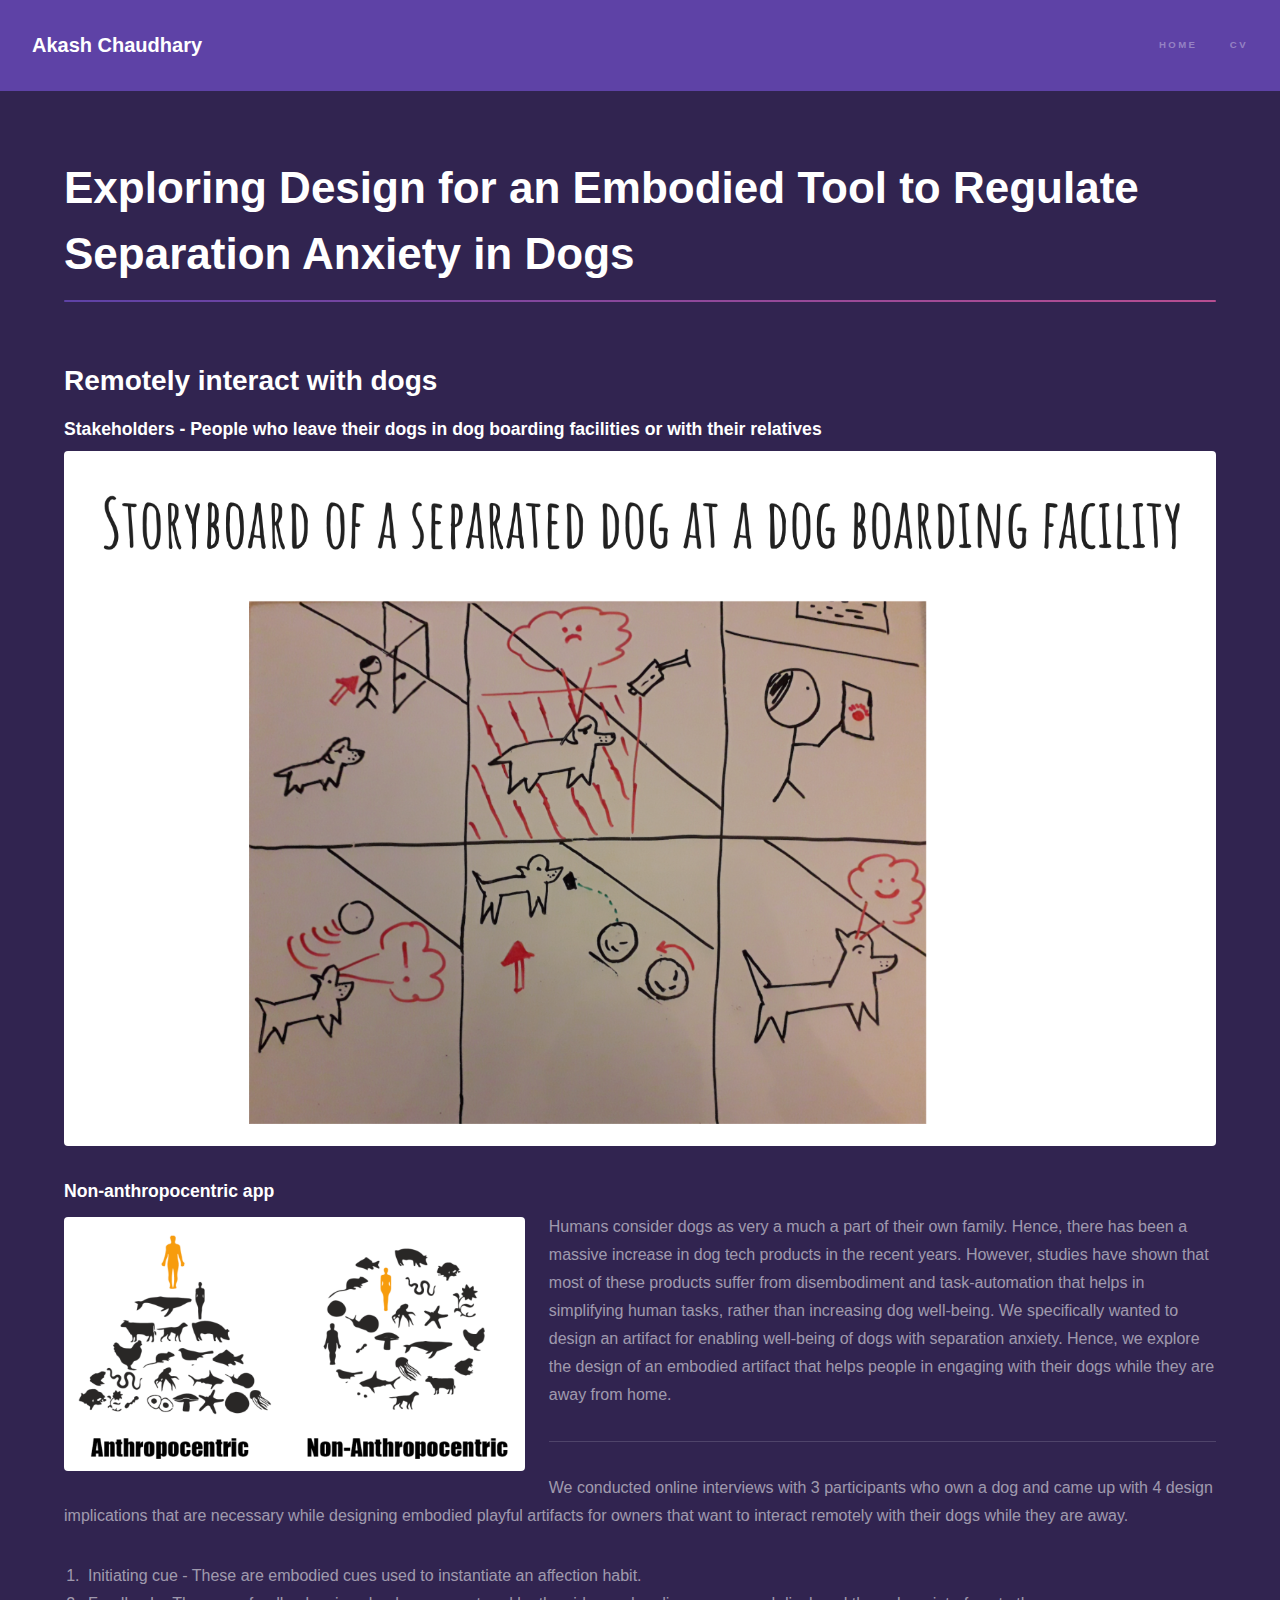
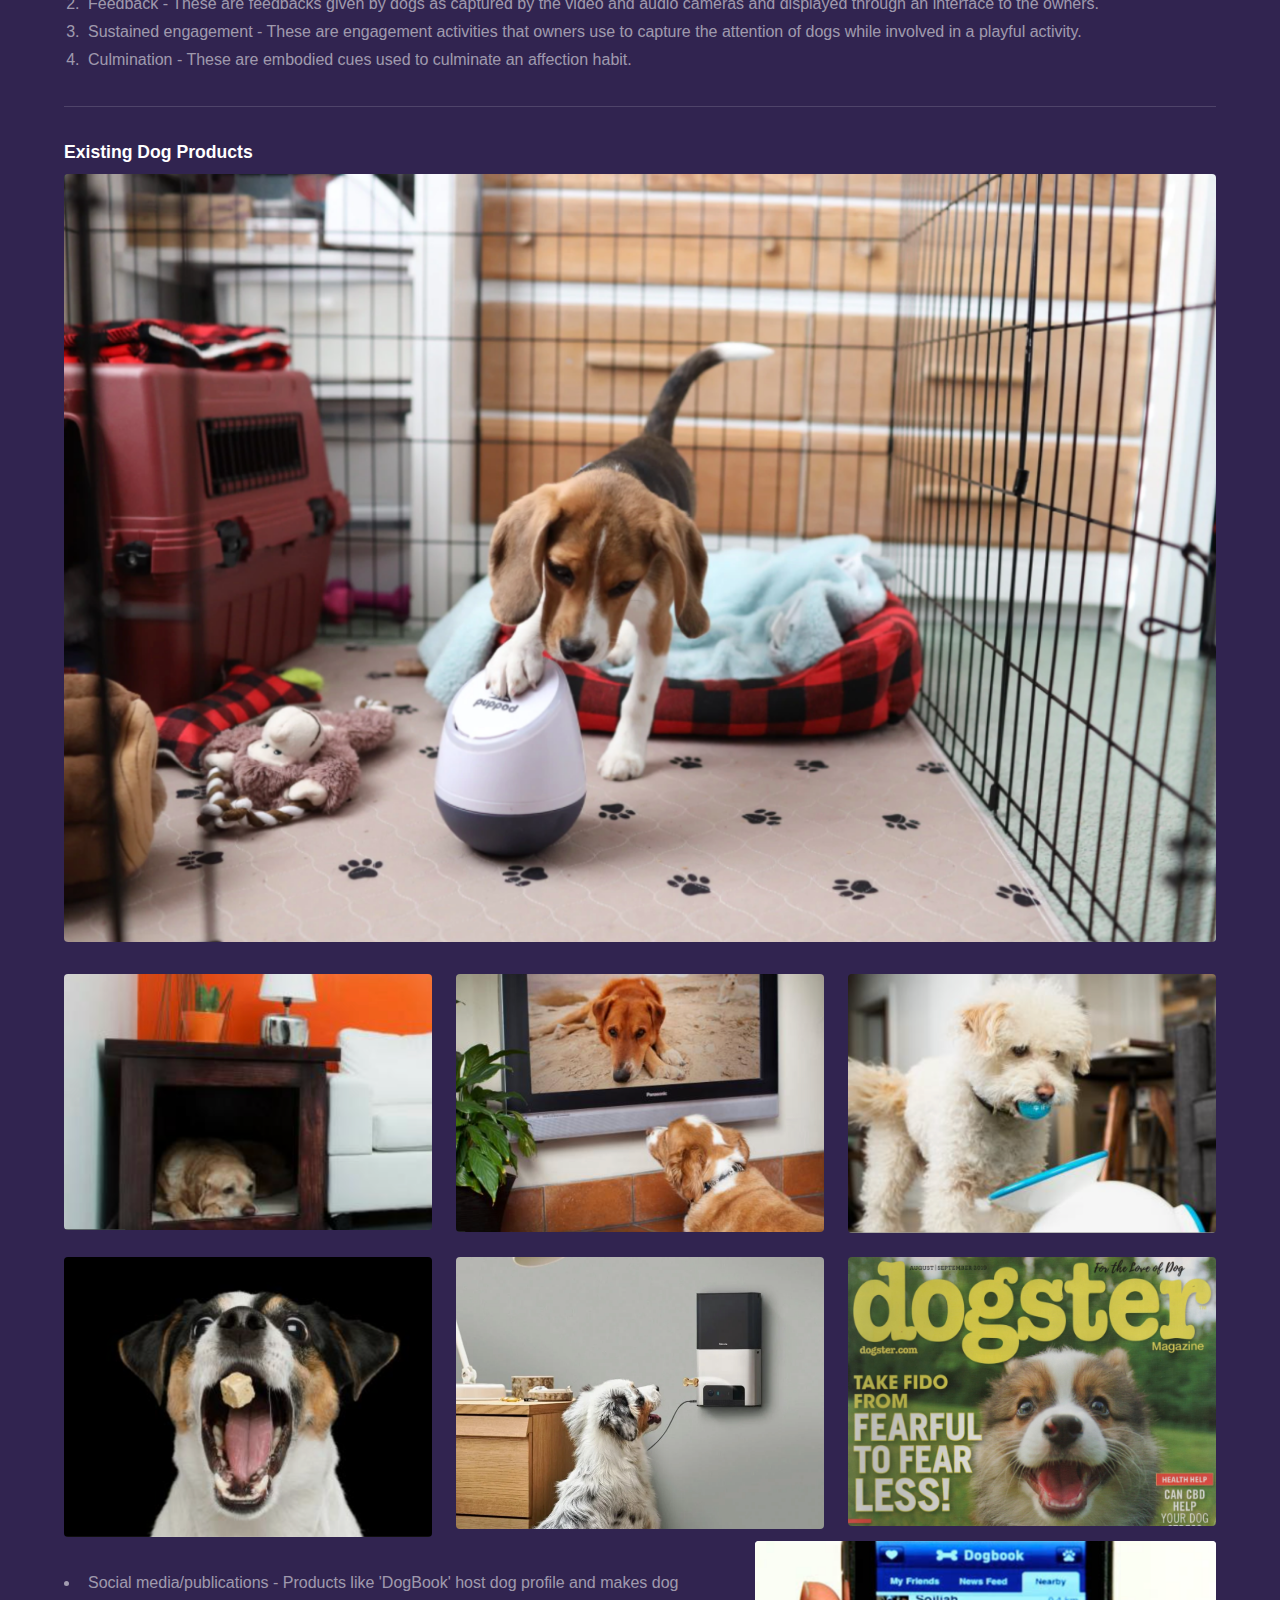
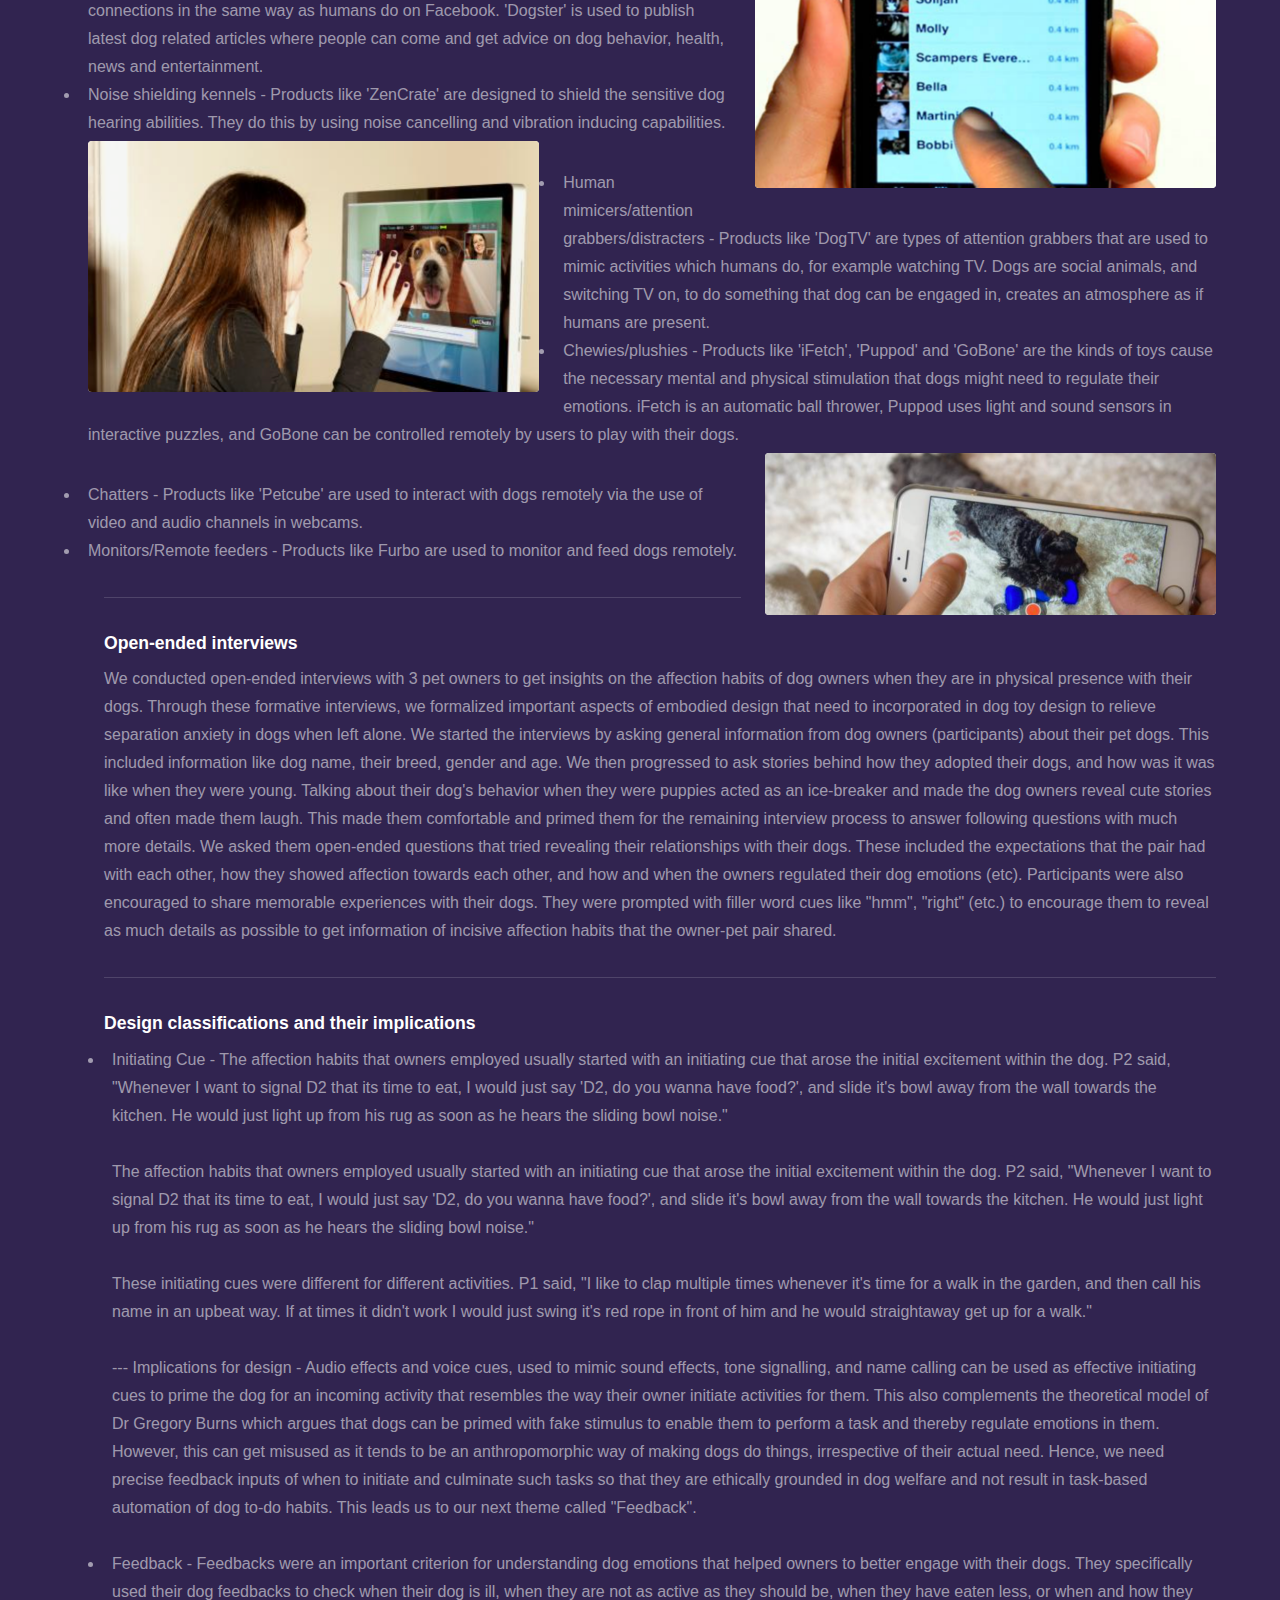
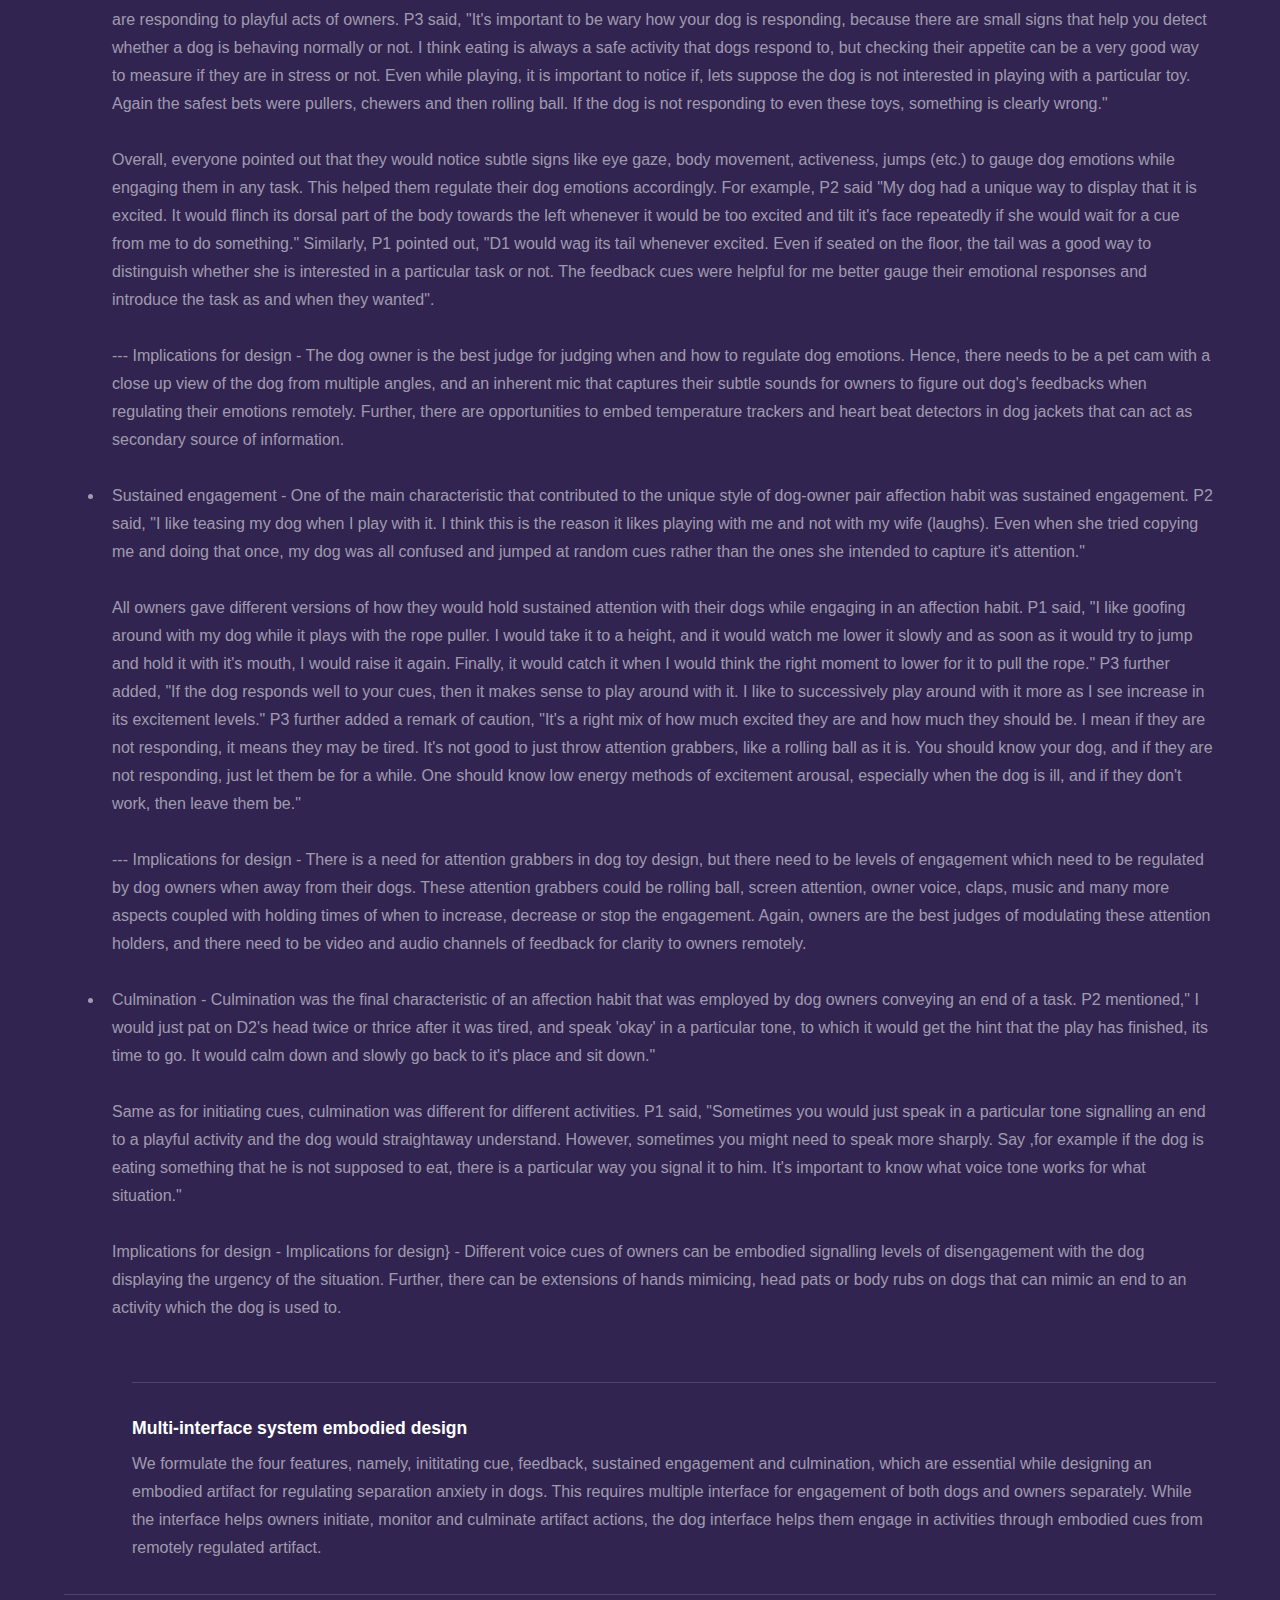
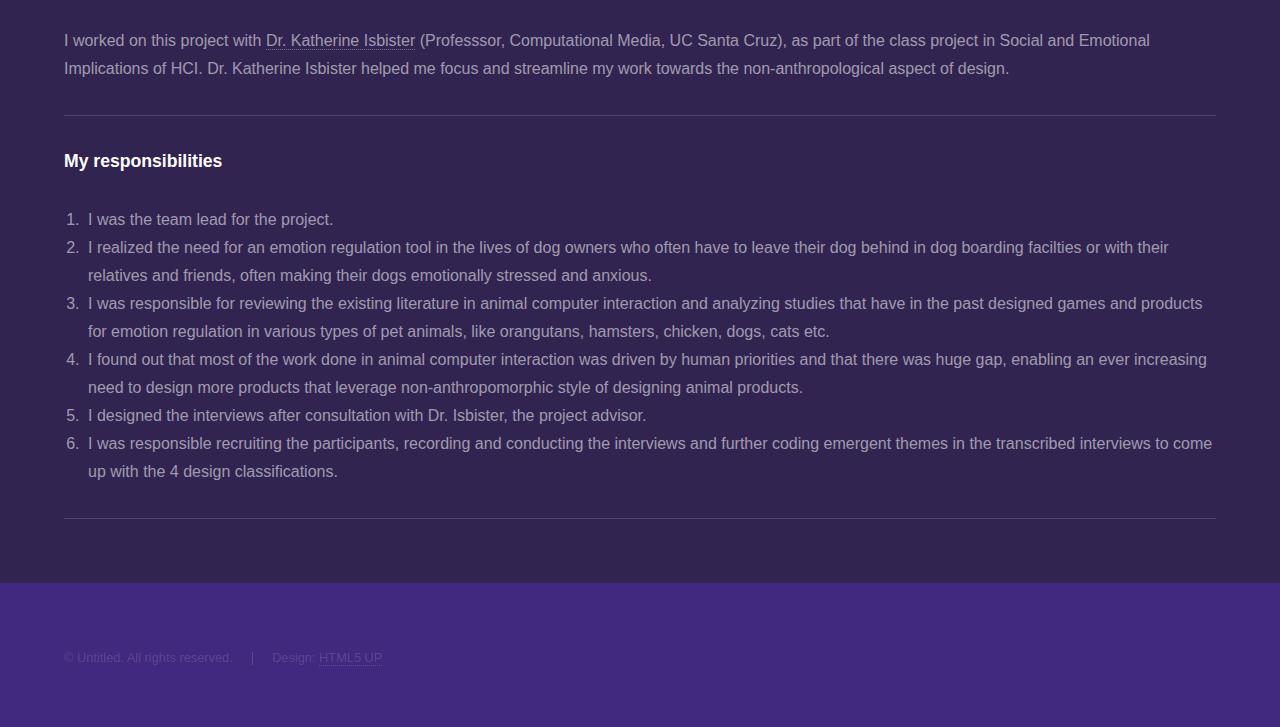
==== commit 32d5ee48: "dog_update" ====
--- a/elements_dogs.html
+++ b/elements_dogs.html
@@ -40,15 +40,15 @@
 
 							<!-- Image -->
 								<section>
-									<h2>Design for remote interaction with dogs</h2>
+									<h2>Remotely interact with dogs</h2>
 									<h3>Stakeholders - People who leave their dogs in dog boarding facilities or with their relatives</h3>
 									<div class="box alt">
 										<div class="row gtr-uniform">
-											<div class="col-12"><span class="image fit"><img src="images/verbose_naman.png" alt="" /></span></div>
+											<div class="col-12"><span class="image fit"><img src="images/storyboard.png" alt="" /></span></div>
 										</div>
 									</div>
 									<h3>Non-anthropocentric app</h3>
-									<p><span class="image left"><img src="images/DSC_3085_bright.jpg" alt="" /></span>Humans consider dogs as very a much a part of their own family. Hence, there has been a massive increase in dog tech products in the recent years. However, studies have shown that most of these products suffer from disembodiment and task-automation that helps in simplifying human tasks, rather than increasing dog well-being. We specifically wanted to design an artifact for enabling well-being of dogs with separation anxiety. Hence, we explore the design of an embodied artifact that helps people in engaging with their dogs while they are away from home.</p>
+									<p><span class="image left"><img src="images/non_anthropocentric.png" alt="" /></span>Humans consider dogs as very a much a part of their own family. Hence, there has been a massive increase in dog tech products in the recent years. However, studies have shown that most of these products suffer from disembodiment and task-automation that helps in simplifying human tasks, rather than increasing dog well-being. We specifically wanted to design an artifact for enabling well-being of dogs with separation anxiety. Hence, we explore the design of an embodied artifact that helps people in engaging with their dogs while they are away from home.</p>
 
 										<hr />
 
@@ -63,17 +63,32 @@
 									</p>
 									<hr />
 									<h3>Existing Dog Products</h3>
-									<div class="box alt">
+									<!-- <div class="box alt">
 										<div class="row gtr-uniform">
 											<div class="col-12"><span class="image fit"><img src="images/cue_card.jpg" style="background-color:white" alt="" /></span></div>
 										</div>
 									</div>
-									<p><span class="image right"><img src="images/DSC_3064_bright.jpg" style="background-color:white" alt="" /></span>
+									<div class="col-4"><span class="image fit"><img src="images/derbii2.png" alt="" /></span></div>
+										<div class="col-4"><span class="image fit"><img src="images/derbii4.jpg" alt="" /></span></div>
+										<div class="col-4"><span class="image fit"><img src="images/derbii6.png" alt="" /></span></div> -->
+									<div class="inner">
+										<span class="image fit"><img src="images/dog9.png" alt="" /></span>
+										<div class="row gtr-uniform">
+										<div class="col-4"><span class="image fit"><img src="images/dog2.png" alt="" /></span></div>
+										<div class="col-4"><span class="image fit"><img src="images/dog3.png" alt="" /></span></div>
+										<div class="col-4"><span class="image fit"><img src="images/dog4'.png" alt="" /></span></div>
+										<div class="col-4"><span class="image fit"><img src="images/dog8'.png" alt="" /></span></div>
+										<div class="col-4"><span class="image fit"><img src="images/dog10'.png" alt="" /></span></div>
+										<div class="col-4"><span class="image fit"><img src="images/dog11'.png" alt="" /></span></div>
+									</div>
+									<p><span class="image right"><img src="images/dog1'.png" style="background-color:white" alt="" /></span>
 									<ul>
 										<li>Social media/publications - Products like 'DogBook' host dog profile and makes dog connections in the same way as humans do on Facebook. 'Dogster' is used to publish latest dog related articles where people can come and get advice on dog behavior, health, news and entertainment.
 										<li>Noise shielding kennels - Products like 'ZenCrate' are designed to shield the sensitive dog hearing abilities. They do this by using noise cancelling and vibration inducing capabilities.
+										<p><span class="image left"><img src="images/dog7.png" style="background-color:white" alt="" /></span>
 										<li>Human mimicers/attention grabbers/distracters - Products like 'DogTV' are types of attention grabbers that are used to mimic activities which humans do, for example watching TV. Dogs are social animals, and switching TV on, to do something that dog can be engaged in, creates an atmosphere as if humans are present.
 										<li>Chewies/plushies - Products like 'iFetch', 'Puppod' and 'GoBone' are the kinds of toys cause the necessary mental and physical stimulation that dogs might need to regulate their emotions. iFetch is an automatic ball thrower, Puppod uses light and sound sensors in interactive puzzles, and GoBone can be controlled remotely by users to play with their dogs.
+										<p><span class="image right"><img src="images/dog6'.png" style="background-color:white" alt="" /></span>
 										<li>Chatters - Products like 'Petcube' are used to interact with dogs remotely via the use of video and audio channels in webcams.
 										<li/>Monitors/Remote feeders - Products like Furbo are used to monitor and feed dogs remotely.
 									<ul/>
@@ -81,22 +96,22 @@
 									<hr />
 
 									<h3>Open-ended interviews</h3>
-									<div class="box alt">
+									<!-- <div class="box alt">
 										<div class="row gtr-uniform">
 											<div class="col-12"><span class="image fit"><img src="images/Aug15Fig3.png" style="background-color:white" alt="" /></span></div>
 										</div>
-									</div>
+									</div> -->
 									<p>We conducted open-ended interviews with 3 pet owners to get insights on the affection habits of dog owners when they are in physical presence with their dogs. Through these formative interviews, we formalized important aspects of embodied design that need to incorporated in dog toy design to relieve separation anxiety in dogs when left alone. We started the interviews by asking general information from dog owners (participants) about their pet dogs. This included information like dog name, their breed, gender and age. We then progressed to ask stories behind how they adopted their dogs, and how was it was like when they were young. Talking about their dog's behavior when they were puppies acted as an ice-breaker and made the dog owners reveal cute stories and often made them laugh. This made them comfortable and primed them for the remaining interview process to answer following questions with much more details. We asked them open-ended questions that tried revealing their relationships with their dogs. These included the expectations that the pair had with each other, how they showed affection towards each other, and how and when the owners regulated their dog emotions (etc). Participants were also encouraged to share memorable experiences with their dogs. They were prompted with filler word cues like "hmm", "right" (etc.) to encourage them to reveal as much details as possible to get information of incisive affection habits that the owner-pet pair shared.</p>
 									<hr />
 
 									<h3>Design classifications and their implications</h3>
-									<div class="box alt">
+									<!-- <div class="box alt">
 										<div class="row gtr-uniform">
 											<div class="col-12"><span class="image fit"><img src="images/more pics/interact (1) (1).jpg" style="background-color:white" alt="" /></span></div>
 										</div>
-									</div>
-									<p><span class="image right"><img src="images/DSC_3075_bright.jpg" alt="" /></span>
-									<ol>
+									</div> -->
+									<!-- <p><span class="image right"><img src="images/DSC_3075_bright.jpg" alt="" /></span>
+									<ol> -->
 										<li>Initiating Cue - The affection habits that owners employed usually started with an initiating cue that arose the initial excitement within the dog. P2 said, "Whenever I want to signal D2 that its time to eat, I would just say 'D2, do you wanna have food?', and slide it's bowl away from the wall towards the kitchen. He would just light up from his rug as soon as he hears the sliding bowl noise."<br/>
 										<br/>
 
@@ -141,11 +156,11 @@
 									<hr />
 
 									<h3>Multi-interface system embodied design</h3>
-									<div class="box alt">
+									<!-- <div class="box alt">
 										<div class="row gtr-uniform">
 											<div class="col-12"><span class="image fit"><img src="images/representationStudyOptions.png" alt="" /></span></div>
 										</div>
-									</div>
+									</div> -->
 									<p>We formulate the four features, namely, inititating cue, feedback, sustained engagement and culmination, which are essential while designing an embodied artifact for regulating separation anxiety in dogs. This requires multiple interface for engagement of both dogs and owners separately. While the interface helps owners initiate, monitor and culminate artifact actions, the dog interface helps them engage in activities through embodied cues from remotely regulated artifact.</p>
 
 								</section>
@@ -154,7 +169,7 @@
 									
 									<hr />
 
-									I worked on this project with <a href="https://www.linkedin.com/in/manshulbelani/?originalSubdomain=in">Manshul V. Belani</a> (pursuing Ph. D. under <a href="https://www.linkedin.com/in/amanparnami/?originalSubdomain=in">Dr. Aman Parnami</a>) and <a href="https://www.linkedin.com/in/namanm17/?originalSubdomain=in">Naman Maheshwari</a> (intern at Weave Lab). Manshul was responsible for providing assistive literature review on the work alongside providing technical expertise on the user study methods. Naman was responsible for getting his hands dirty and building the app based on the inputs of team discussions. Dr. Aman Parnami was the advisor for the work.
+									I worked on this project with <a href="https://www.katherineinterface.com/">Dr. Katherine Isbister</a> (Professsor, Computational Media, UC Santa Cruz), as part of the class project in Social and Emotional Implications of HCI. Dr. Katherine Isbister helped me focus and streamline my work towards the non-anthropological aspect of design.
 
 									<hr />
 
@@ -162,20 +177,14 @@
 									<p>
 									<ol>
 										<li>I was the team lead for the project.</li>
-										<li>I realized the need for an educational tool in the lives of people who have English as second language.</li>
-										<li>I read the related work and found a gap in existing literature that we can leverage to make an educational tool that is novel and effective, i.e. a tool that teaches why, how and when to speak something.</li>
-										<li>I designed all the user studies after consultation with fellow team members and Dr. Parnami, the project advisor.</li>
-										<li>I was responsible for coding the backend logic of the algorithm in python on which the system runs.</li>
+										<li>I realized the need for an emotion regulation tool in the lives of dog owners who often have to leave their dog behind in dog boarding facilties or with their relatives and friends, often making their dogs emotionally stressed and anxious.</li>
+										<li>I was responsible for reviewing the existing literature in animal computer interaction and analyzing studies that have in the past designed games and products for emotion regulation in various types of pet animals, like orangutans, hamsters, chicken, dogs, cats etc.</li>
+										<li>I found out that most of the work done in animal computer interaction was driven by human priorities and that there was huge gap, enabling an ever increasing need to design more products that leverage non-anthropomorphic style of designing animal products.</li>
+										<li>I designed the interviews after consultation with Dr. Isbister, the project advisor.</li>
+										<li>I was responsible recruiting the participants, recording and conducting the interviews and further coding emergent themes in the transcribed interviews to come up with the 4 design classifications.</li>
 									</ol></p>
 									<hr />
 
-								</section>
-								<section>
-									<p><a href="https://github.com/namanmaheshwari97/Verbose-backend">https://github.com/namanmaheshwari97/Verbose-backend</a></p>
-									<hr />
-								</section>
-								<section>
-									<p><a href="https://dl.acm.org/doi/abs/10.1145/3447526.3472057">** Published in Mobile HCI 2021.</a></p>
 								</section>
 
 						</div>
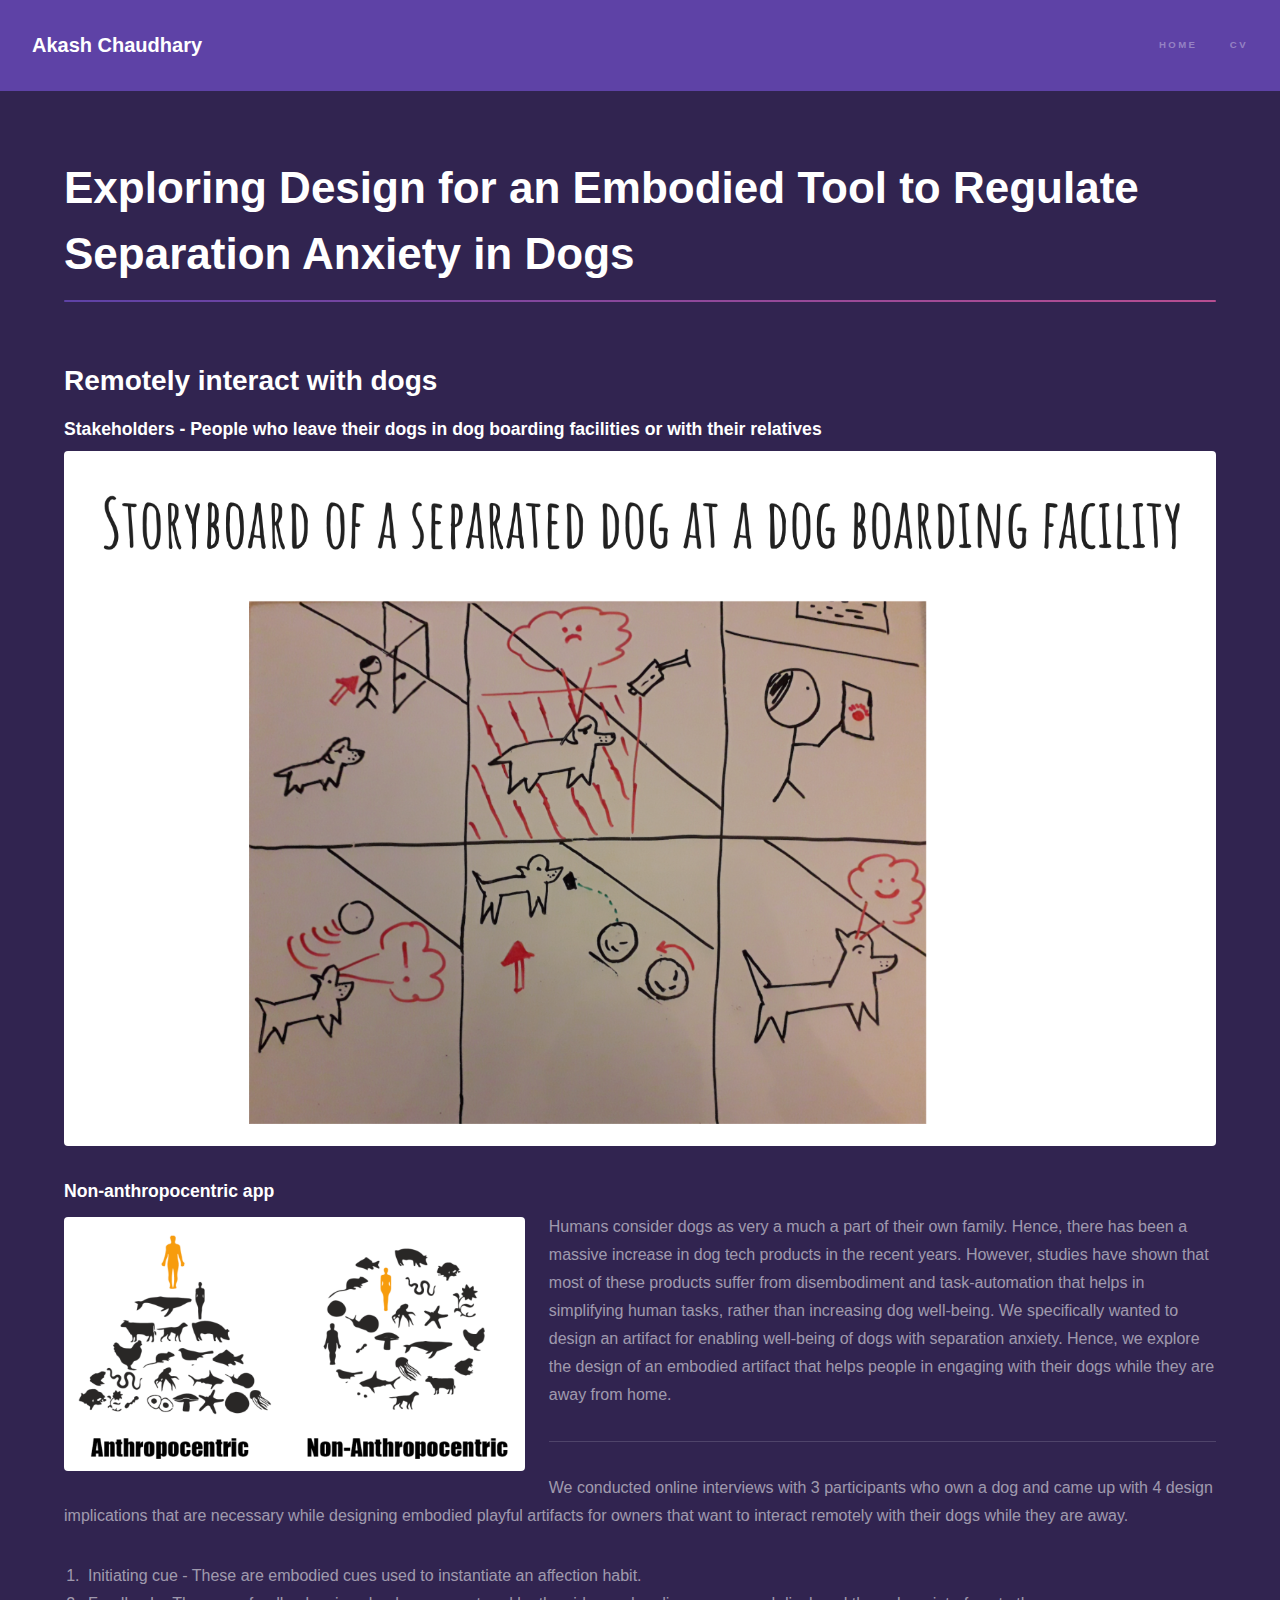
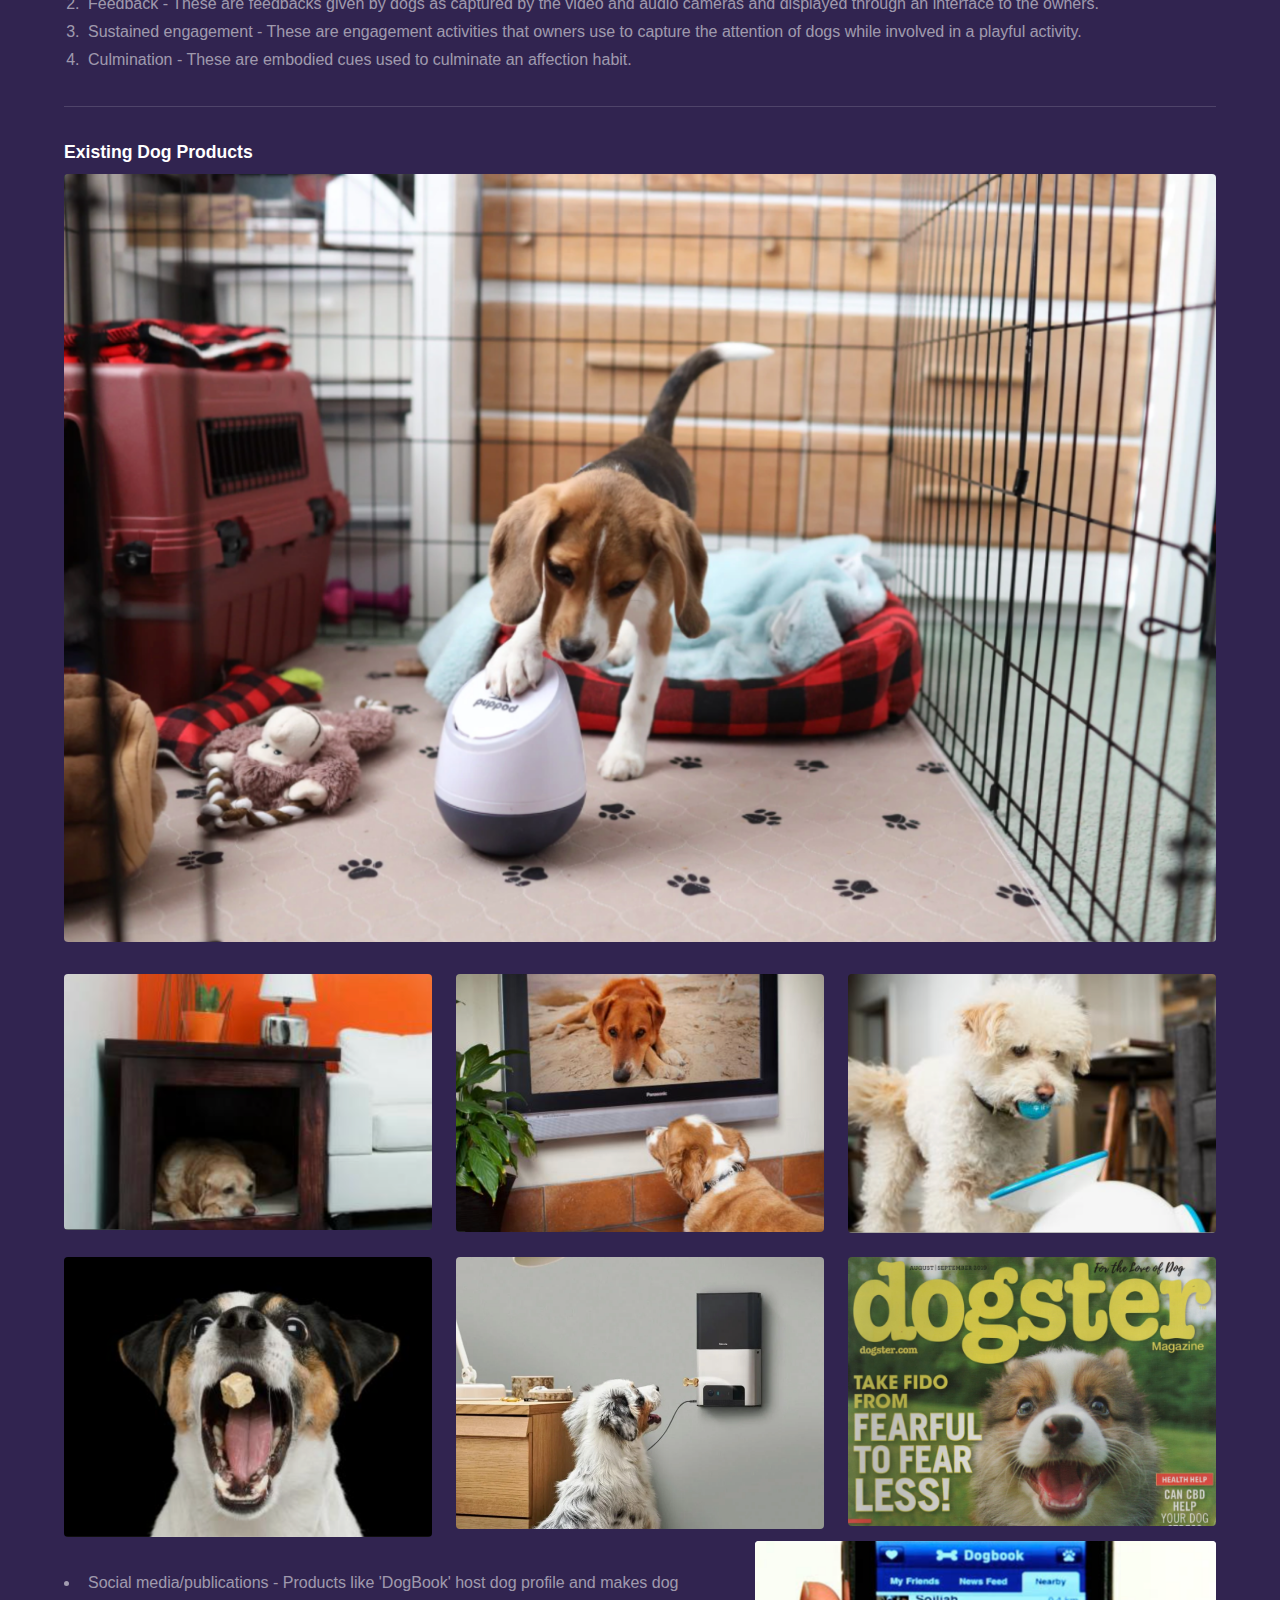
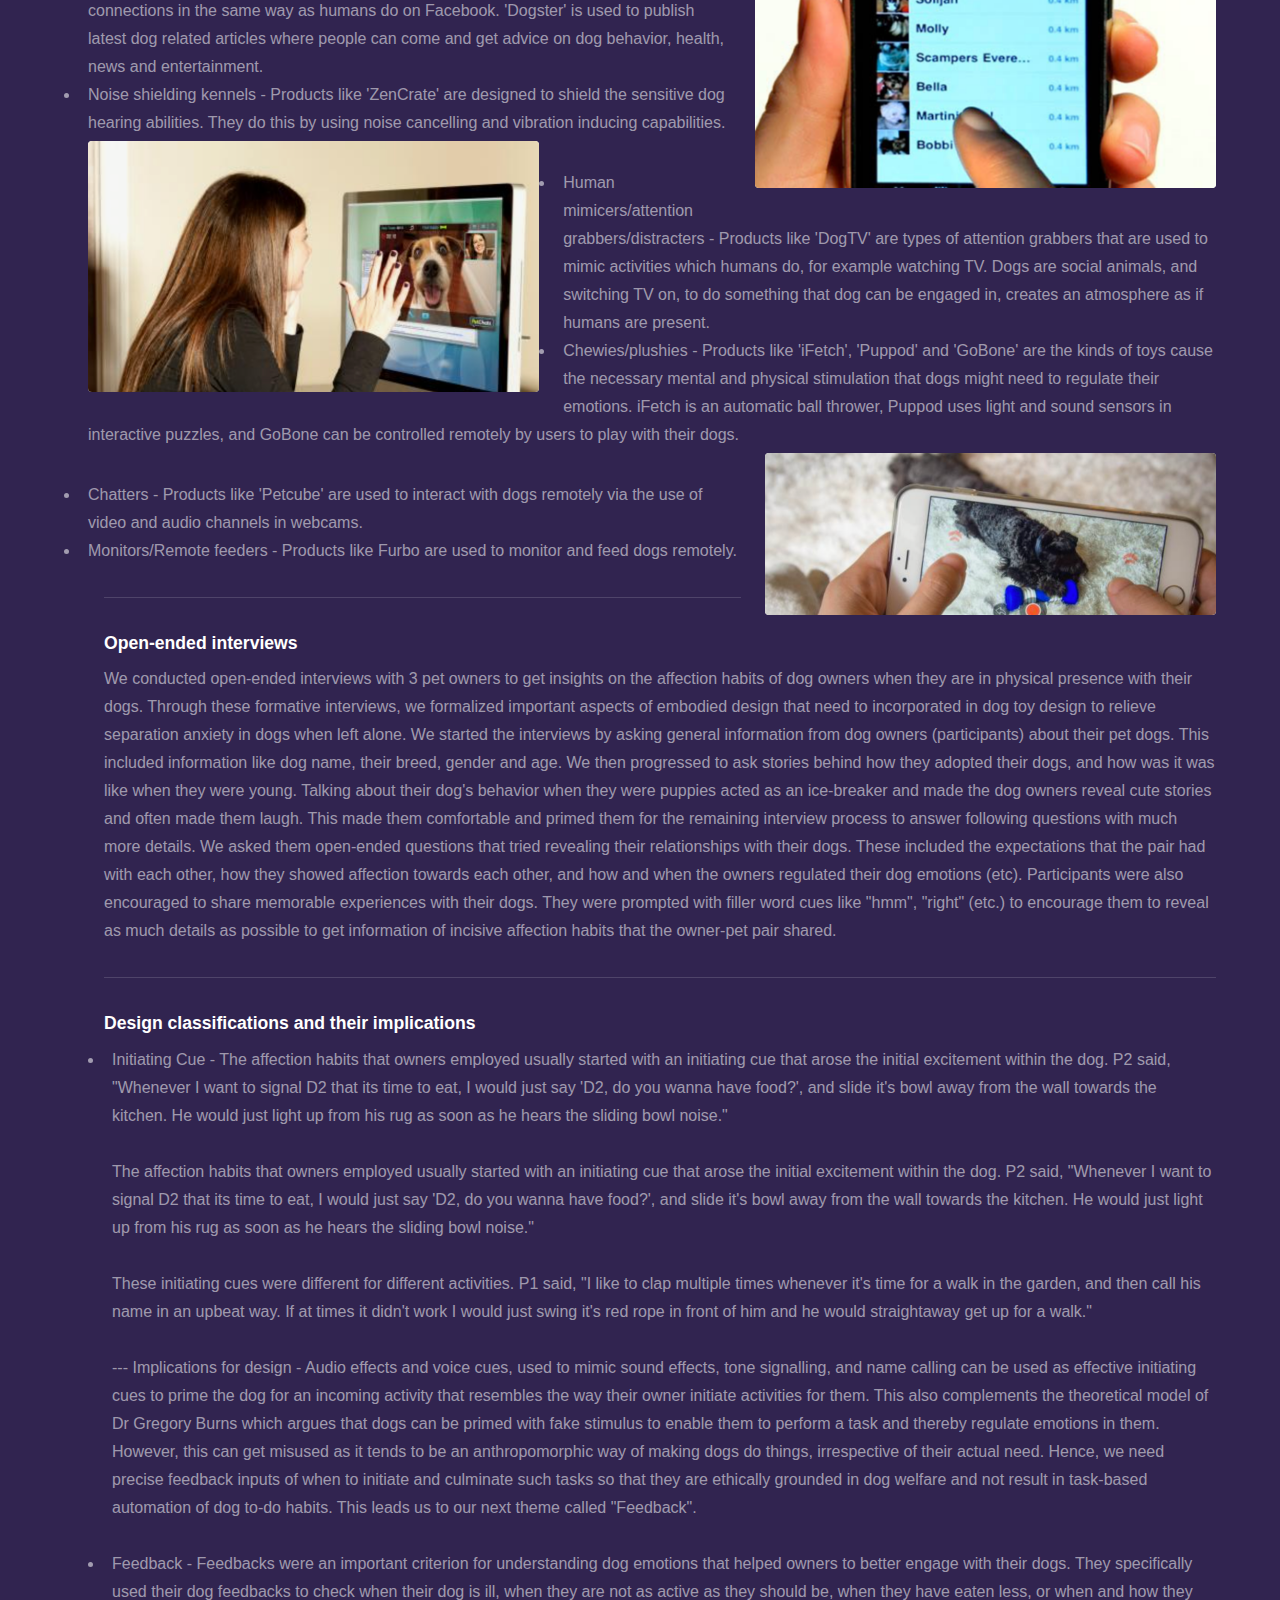
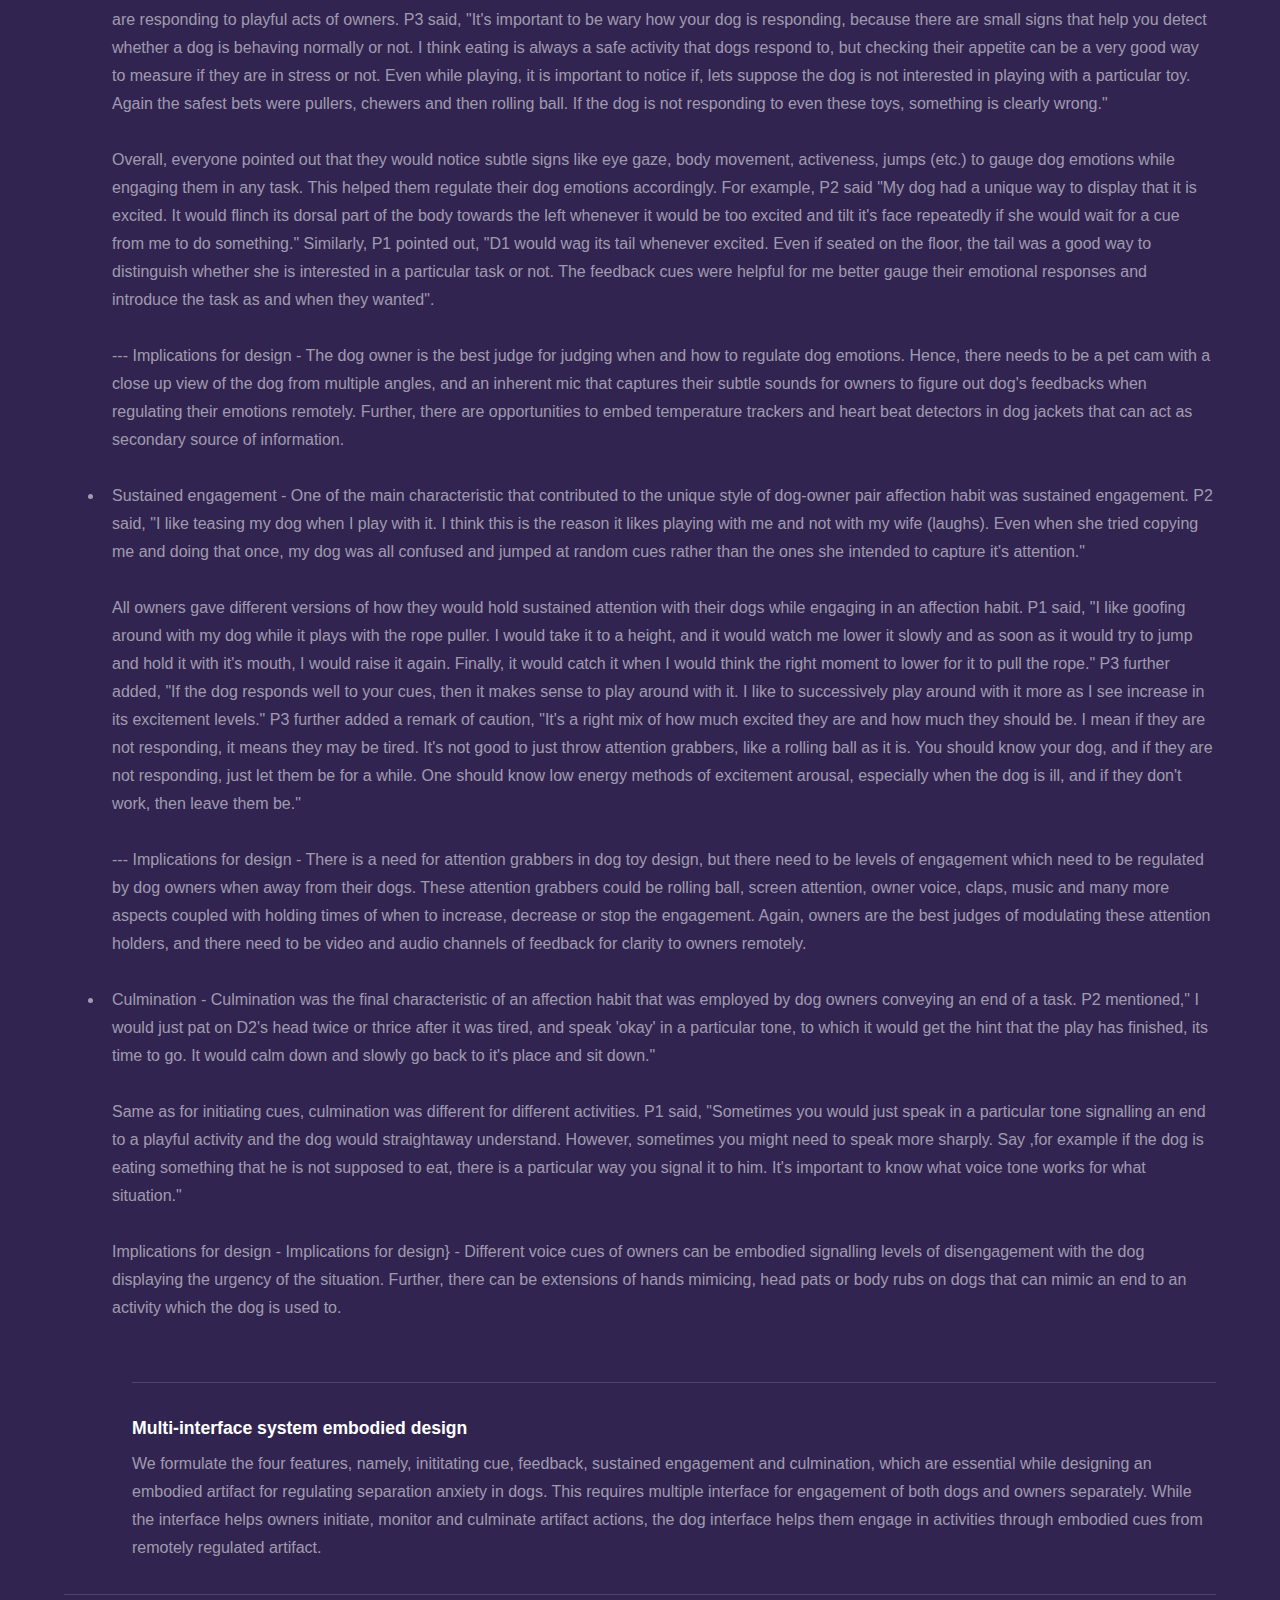
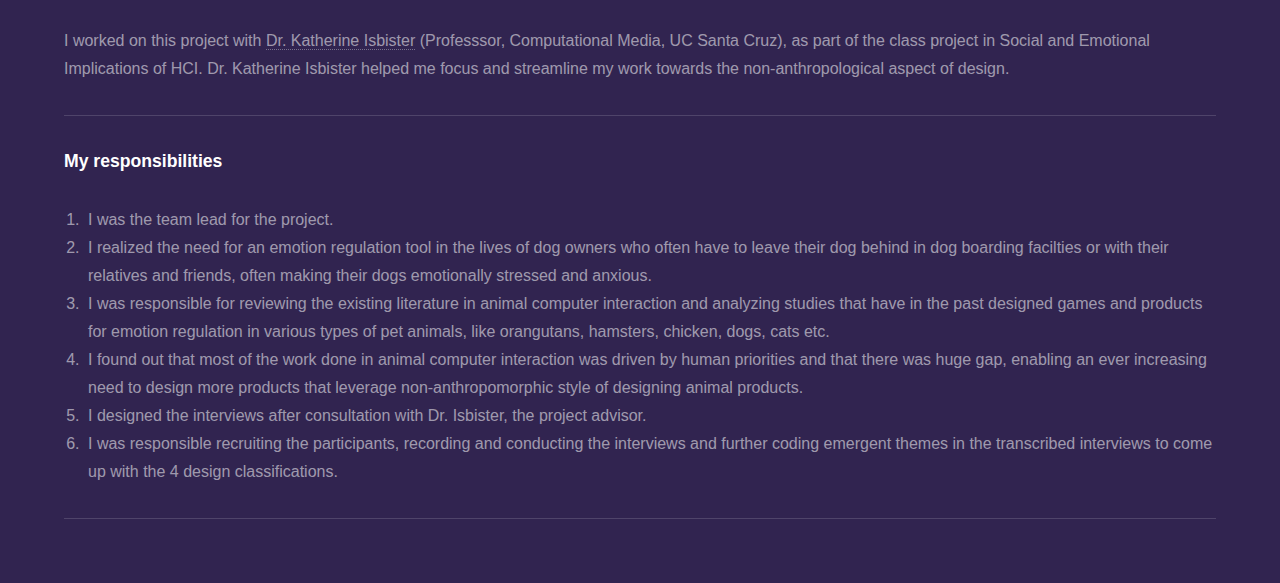
==== commit dbc476a2: "asdsa" ====
--- a/elements_dogs.html
+++ b/elements_dogs.html
@@ -193,13 +193,13 @@
 			</div>
 
 		<!-- Footer -->
-			<footer id="footer" class="wrapper alt">
+			<!-- <footer id="footer" class="wrapper alt">
 				<div class="inner">
 					<ul class="menu">
 						<li>&copy; Untitled. All rights reserved.</li><li>Design: <a href="http://html5up.net">HTML5 UP</a></li>
 					</ul>
 				</div>
-			</footer>
+			</footer> -->
 
 		<!-- Scripts -->
 			<script src="assets/js/jquery.min.js"></script>
--- a/assets/css/main.css
+++ b/assets/css/main.css
@@ -3932,6 +3932,14 @@
 		background-color: rgba(71, 50, 135);
 	}
 
+	#sonifi{
+		background-color: rgba(88, 99, 189);
+	}
+
+	#derb{
+		background-color: rgba(115,82,194,1.00);
+	}
+
 	#prjct {
 		padding-left: 50px;
 	}
@@ -3942,7 +3950,7 @@
 
 	#three {
 		padding-left: 50px;
-		background-color: rgba(71, 50, 135);
+		background-color: rgba(65, 41, 128);
 	}
 
 	#footer{
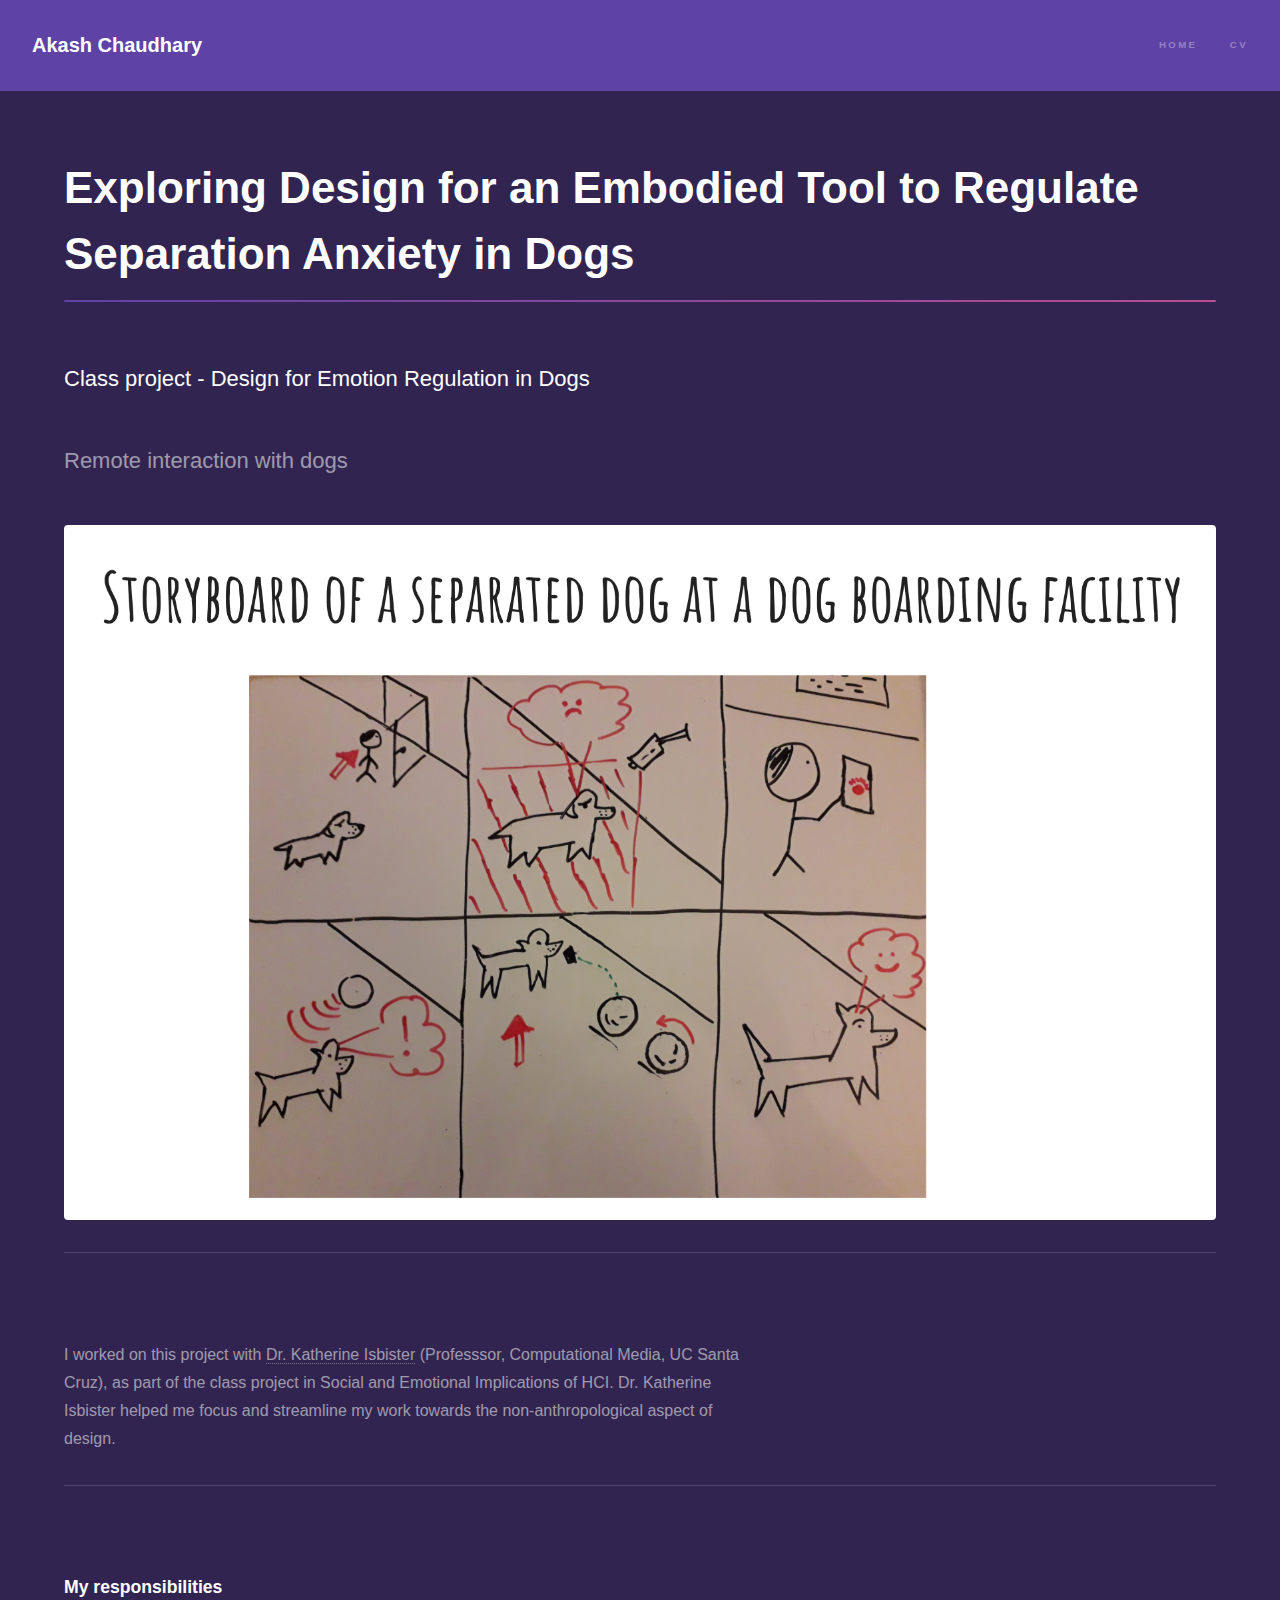
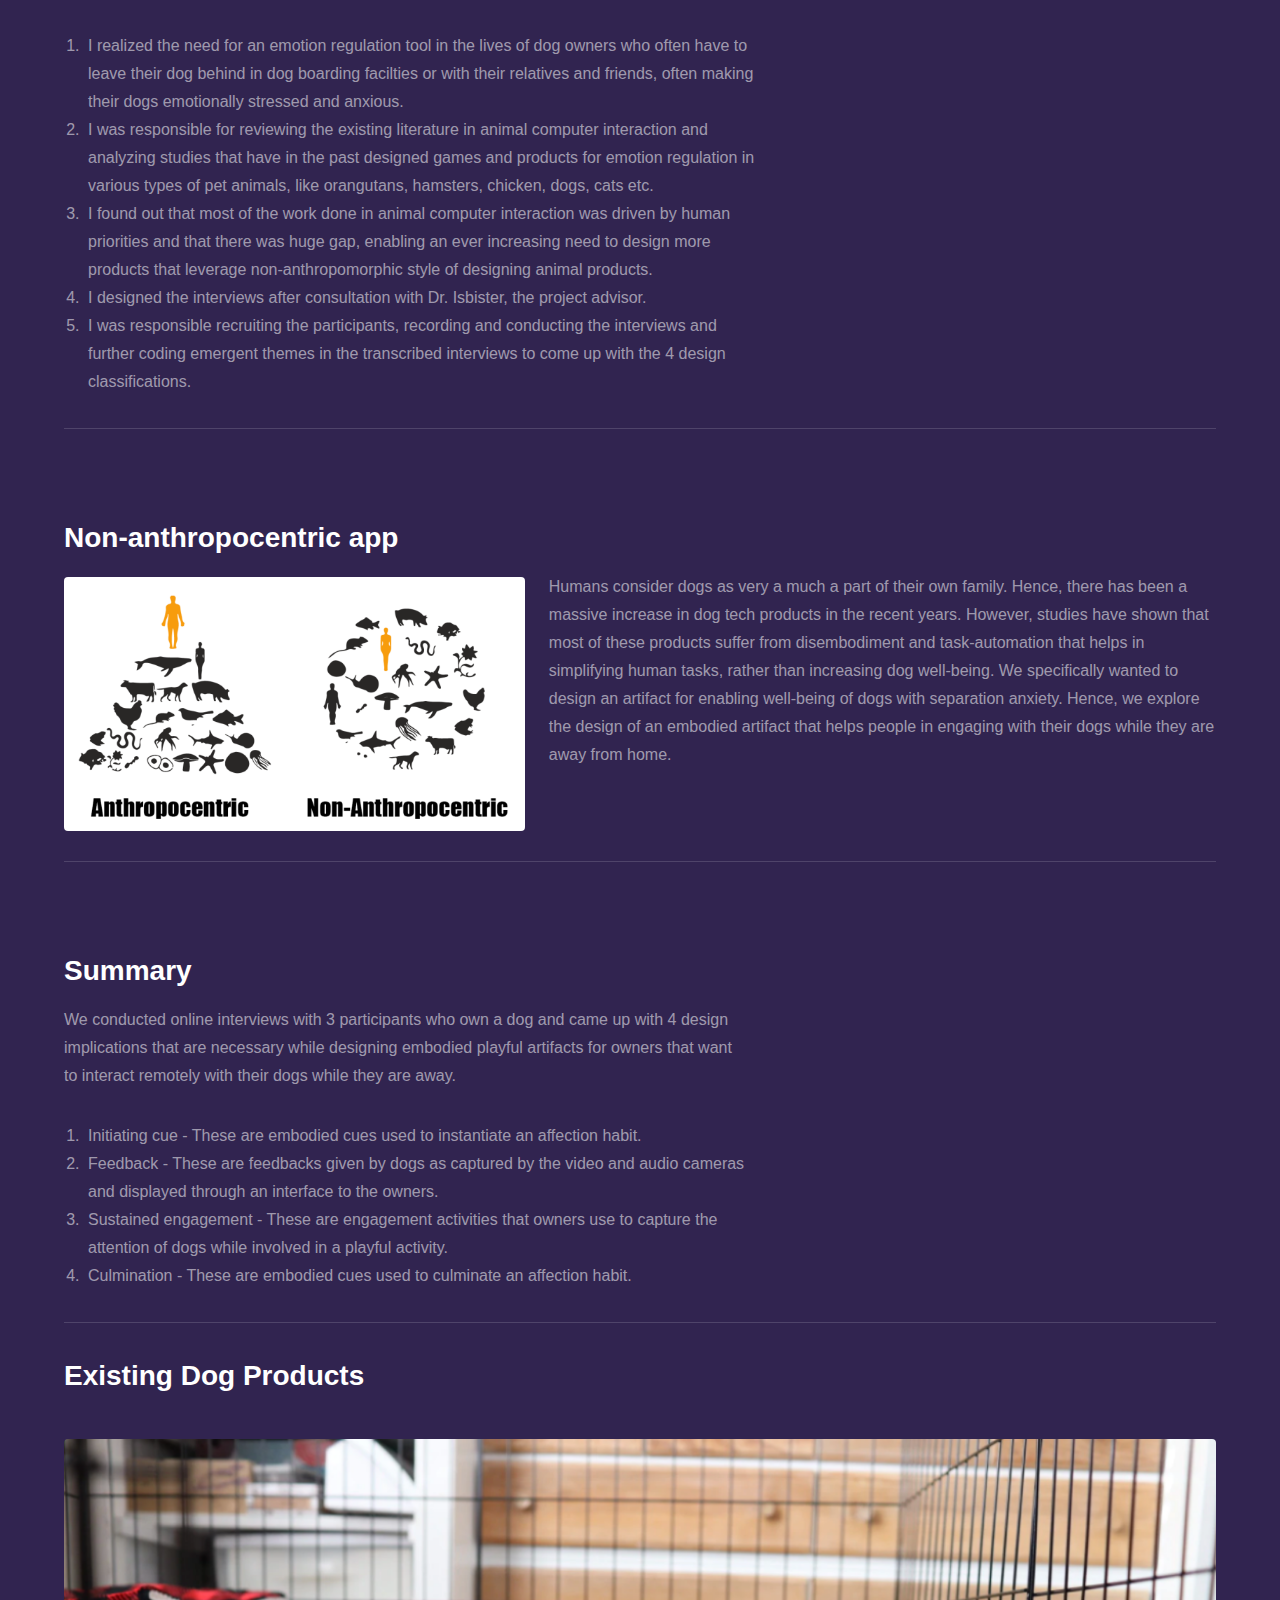
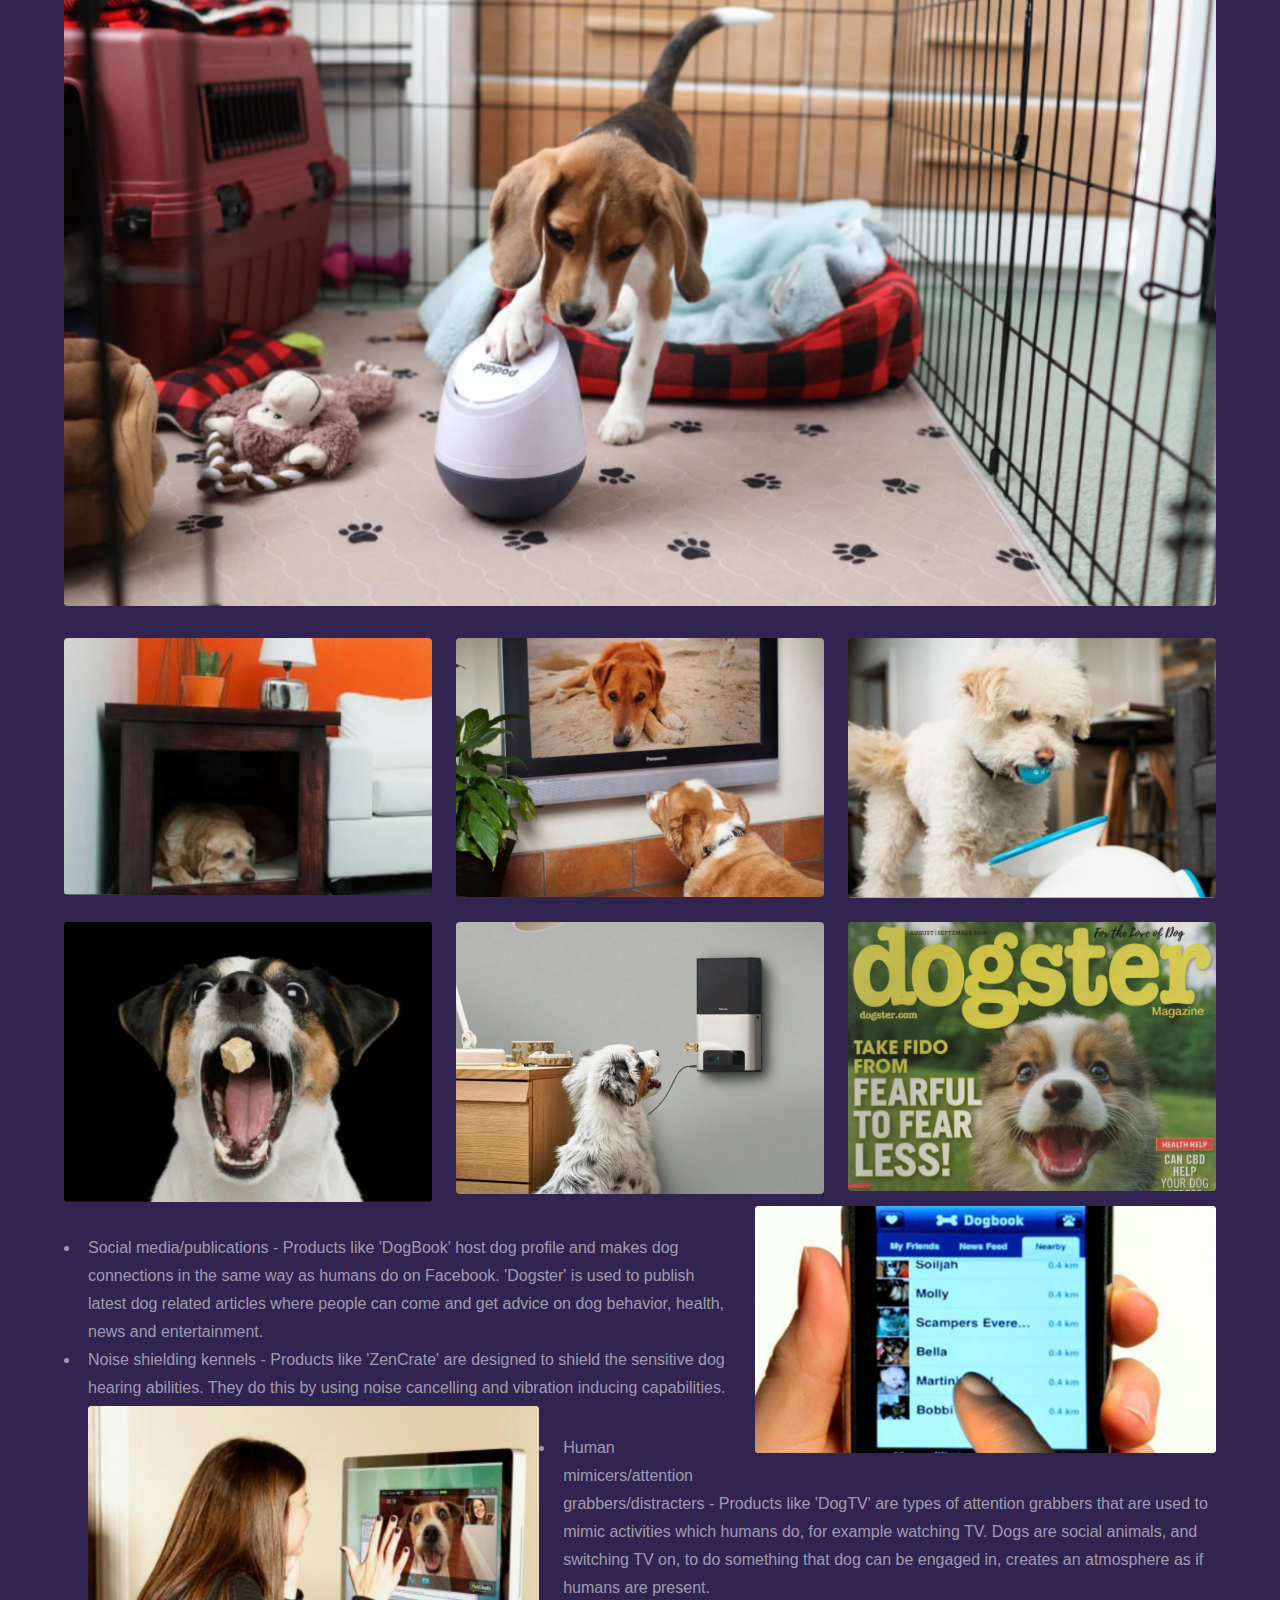
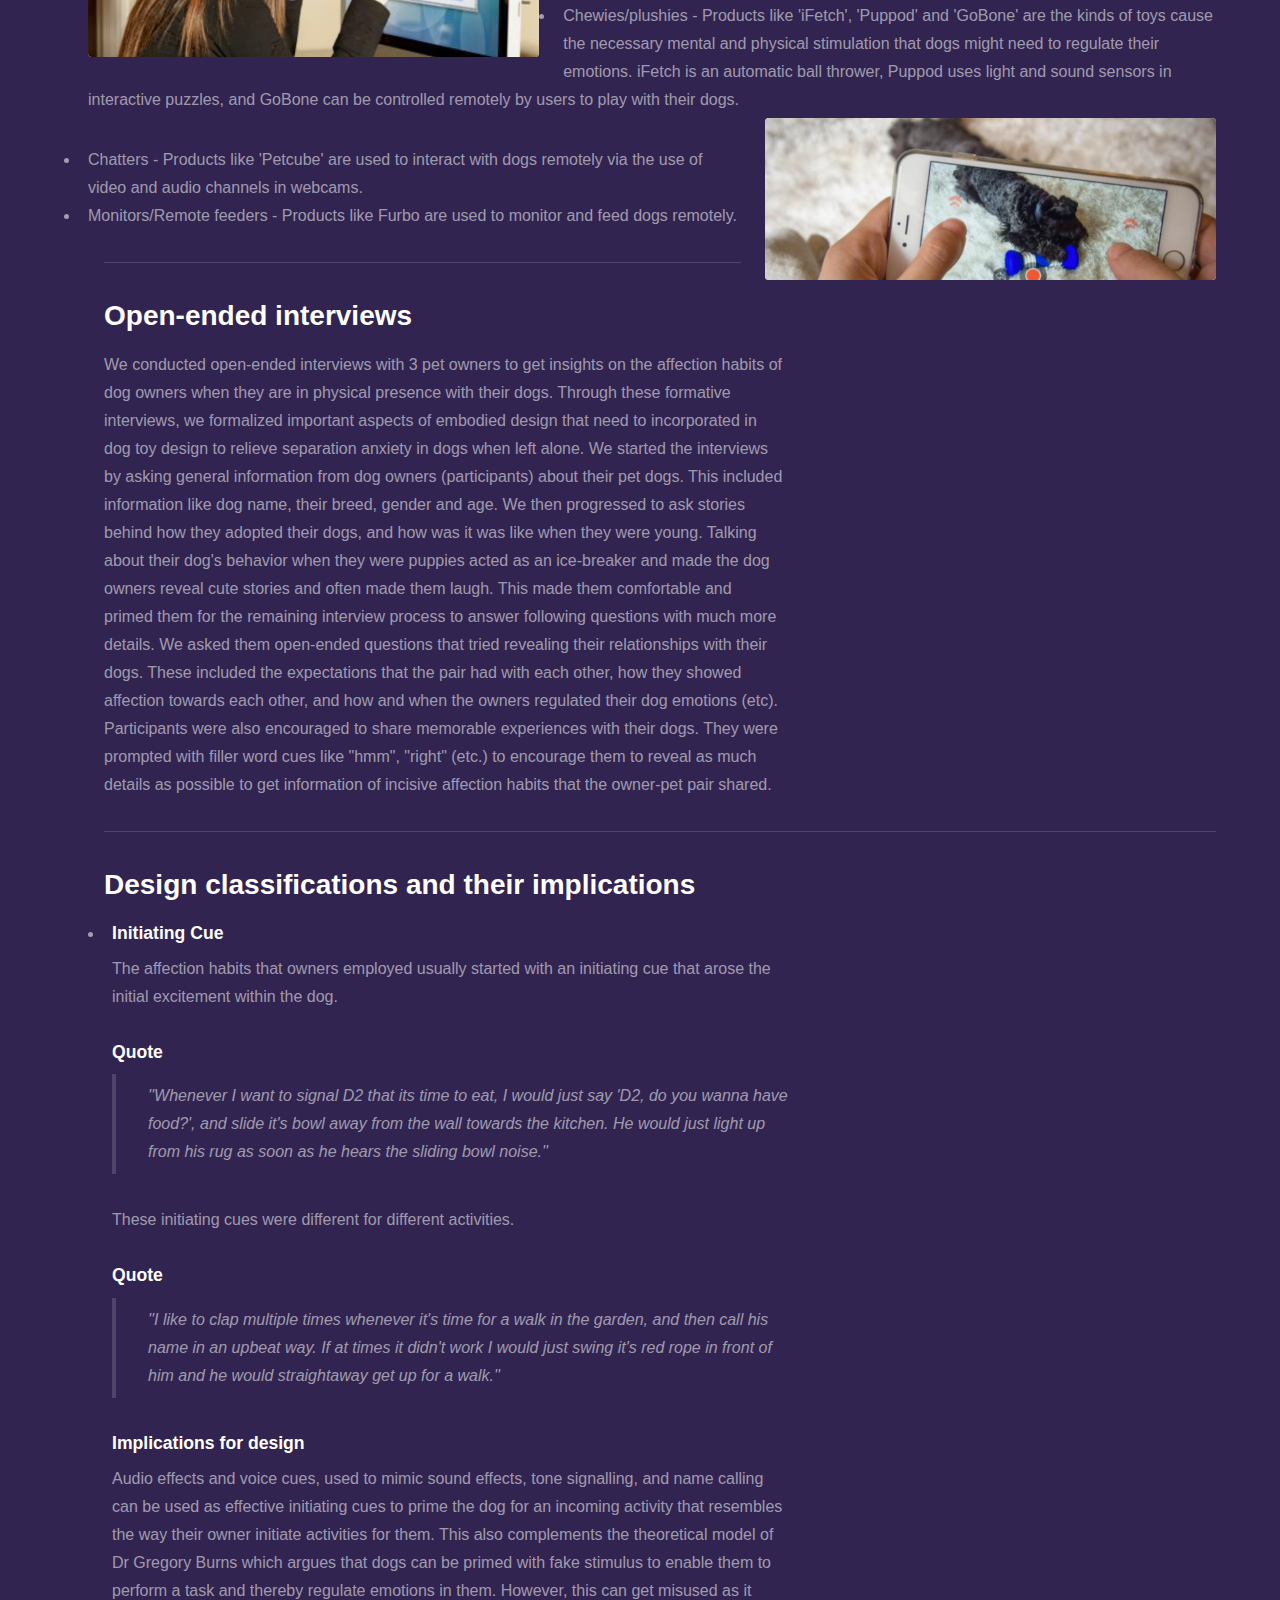
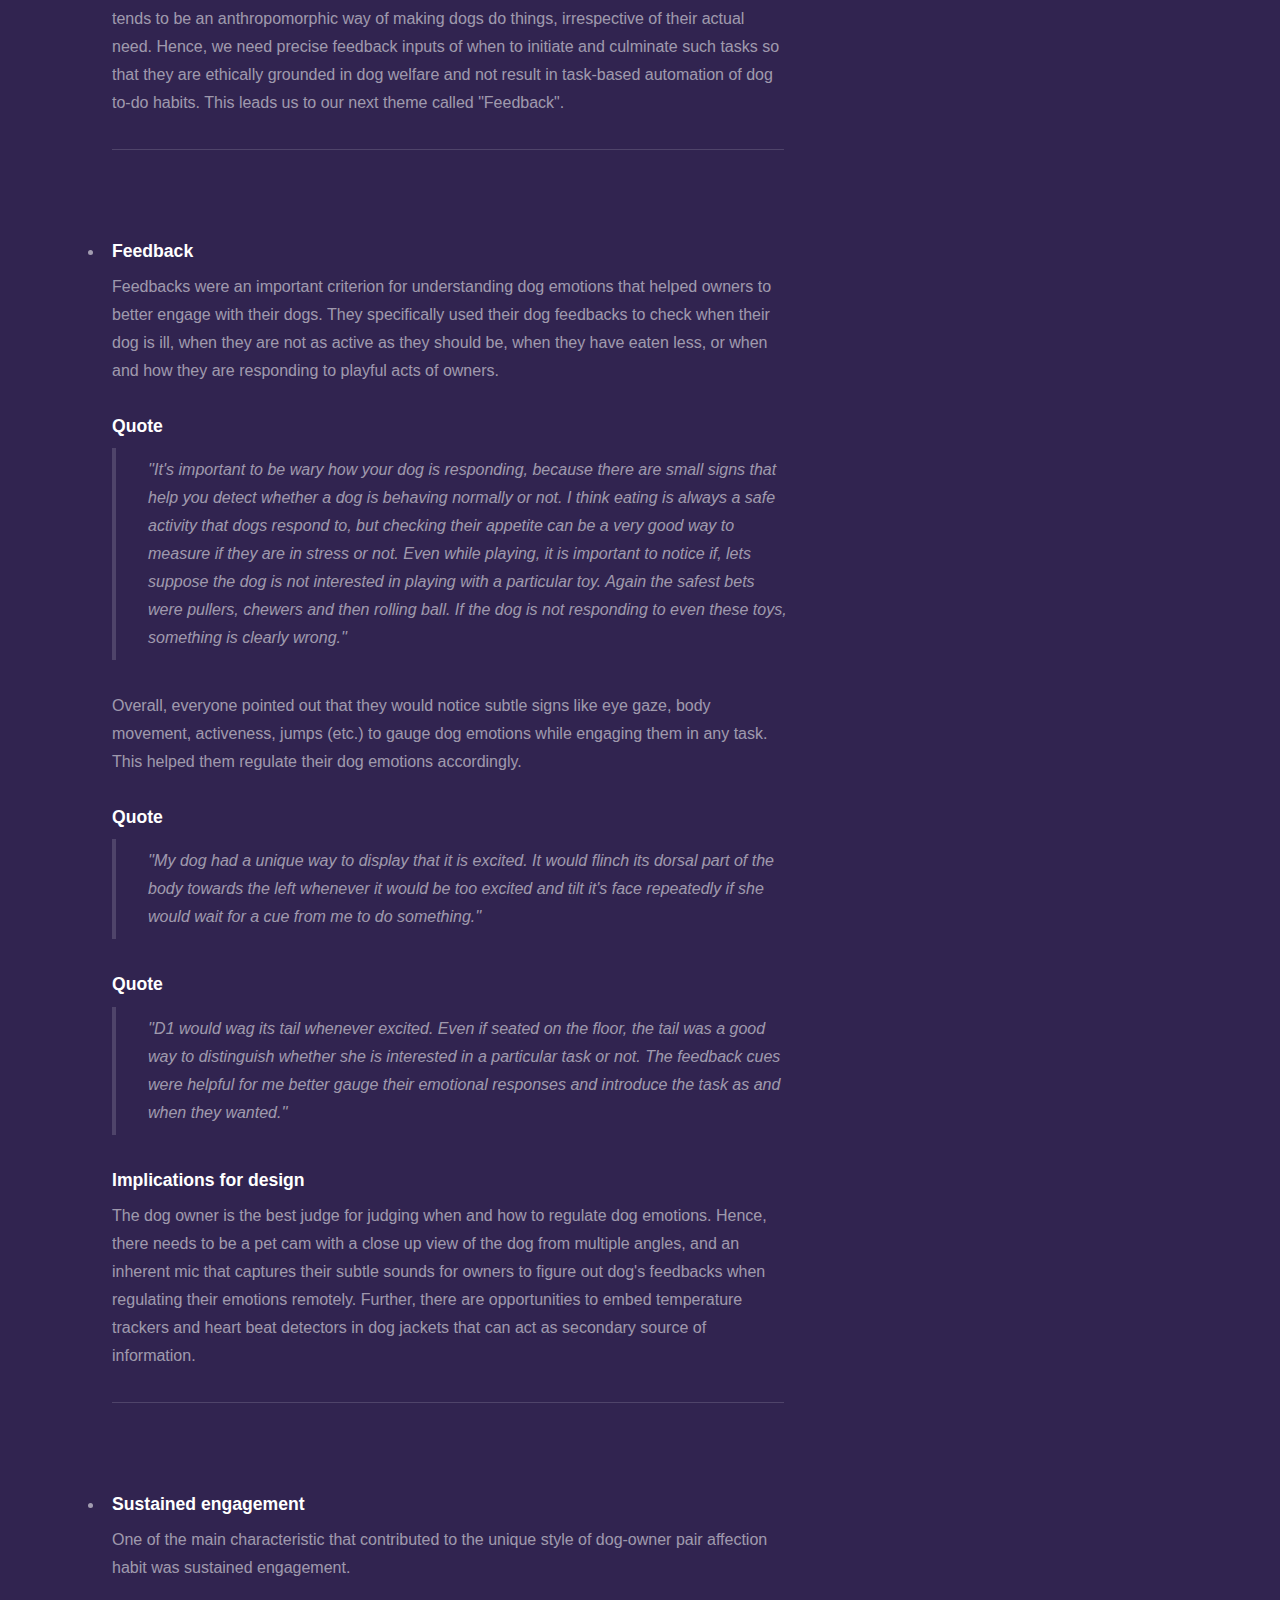
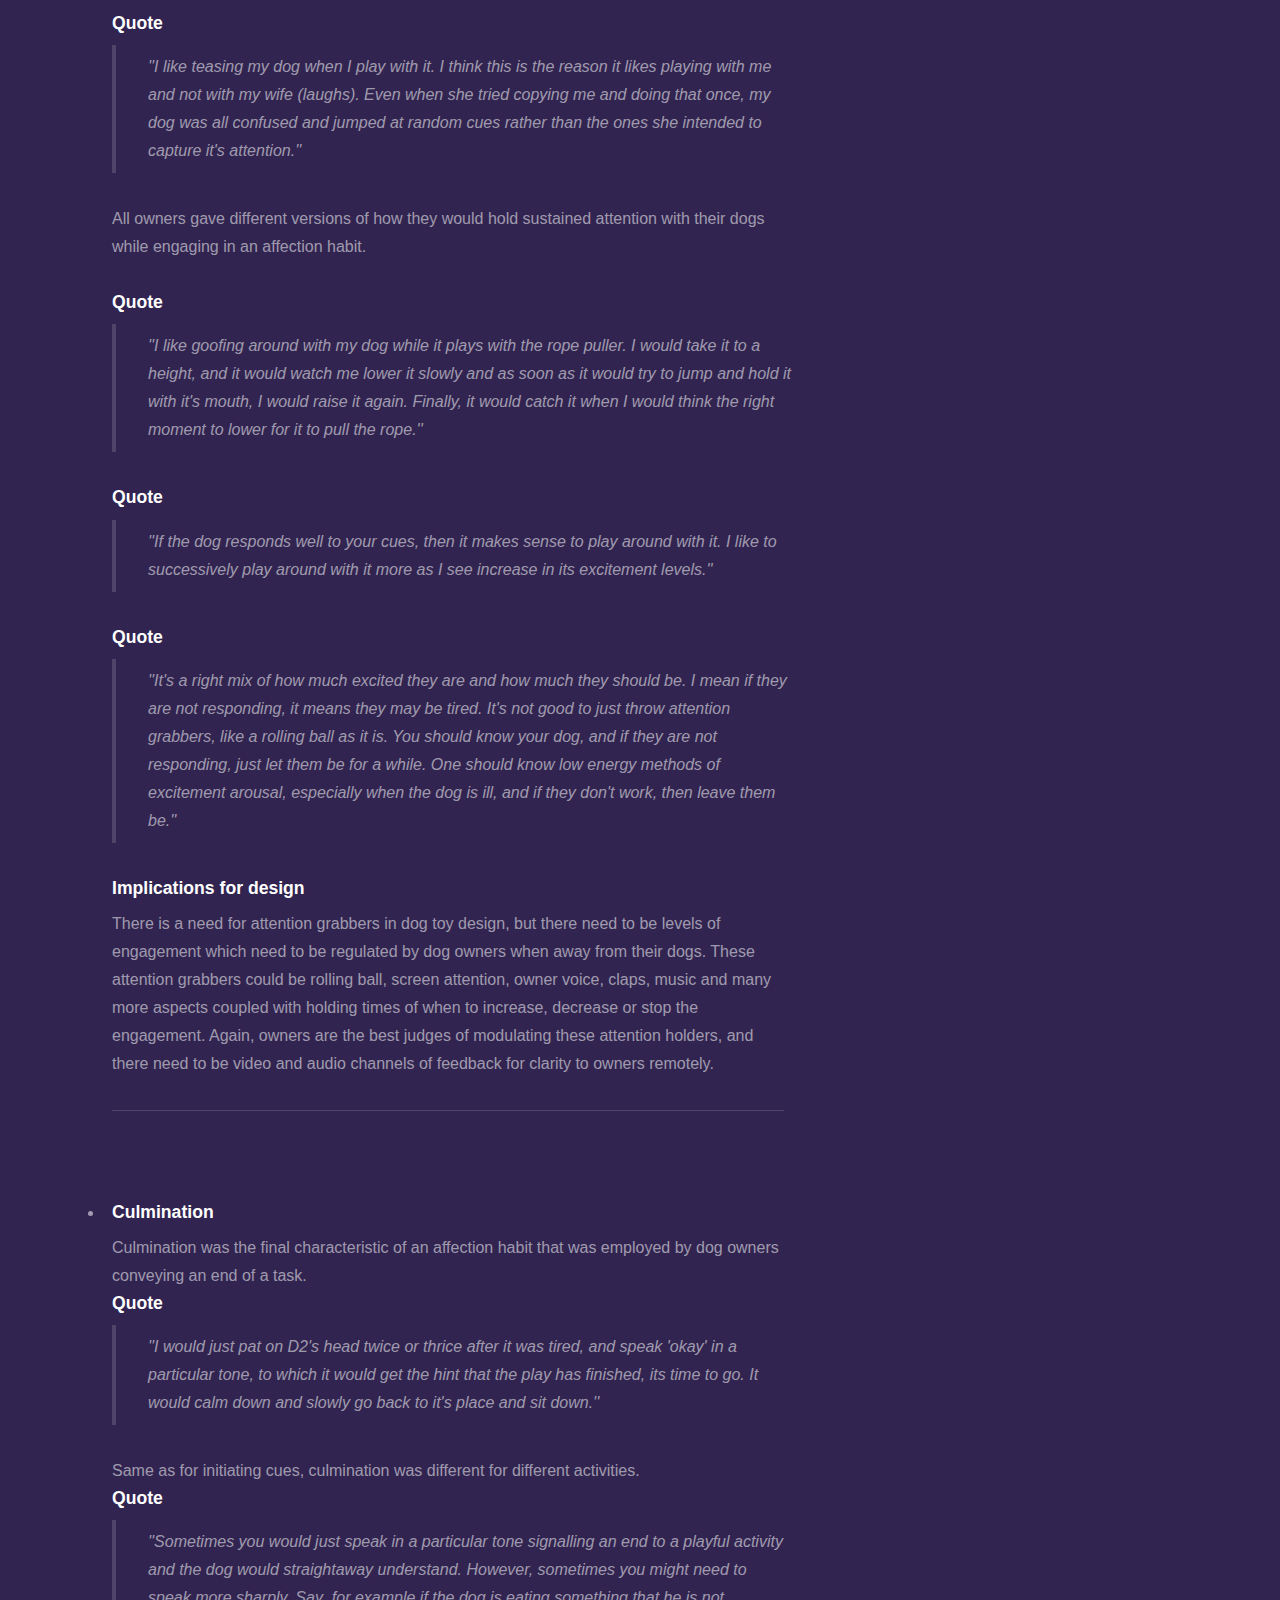
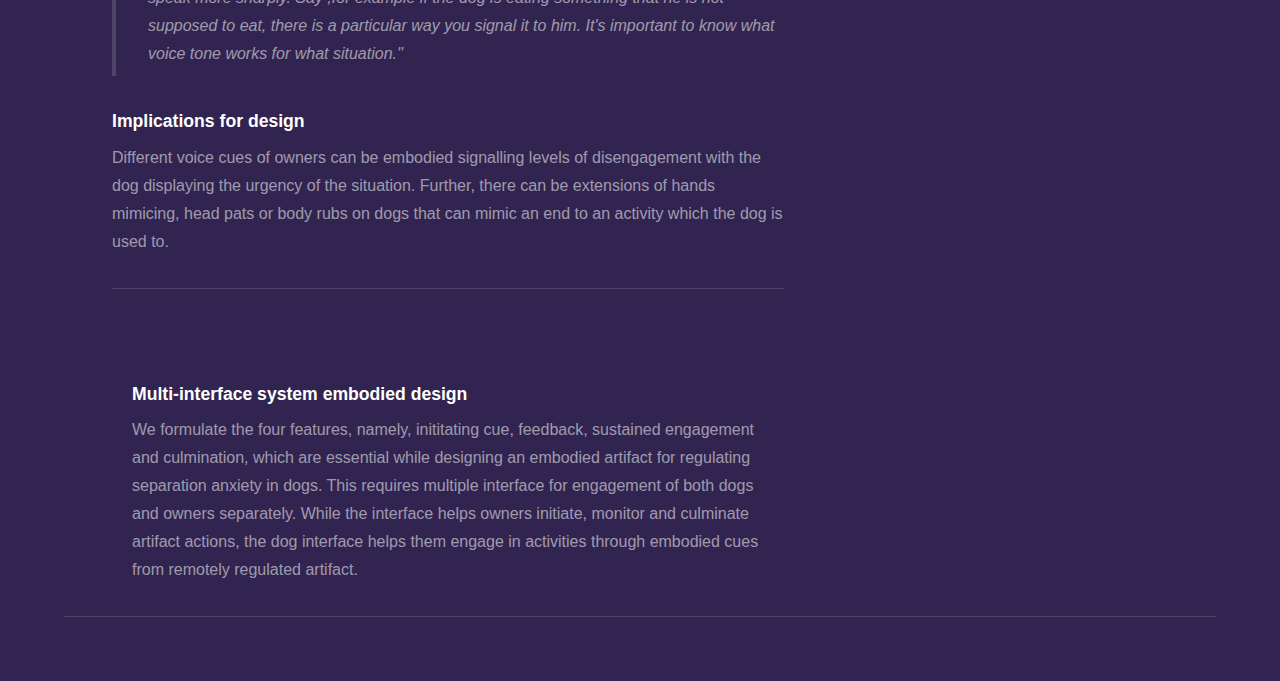
==== commit 84be6d26: "hfdghfgjhffgh" ====
--- a/elements_dogs.html
+++ b/elements_dogs.html
@@ -6,7 +6,7 @@
 -->
 <html>
 	<head>
-		<title>Relieving Separation Anxiety in Dogs - details</title>
+		<title>Design of an Embodied Tool to Regulate Separation Anxiety in Dogs</title>
 		<meta charset="utf-8" />
 		<meta name="viewport" content="width=device-width, initial-scale=1, user-scalable=no" />
 		<link rel="stylesheet" href="assets/css/main.css" />
@@ -40,29 +40,54 @@
 
 							<!-- Image -->
 								<section>
-									<h2>Remotely interact with dogs</h2>
-									<h3>Stakeholders - People who leave their dogs in dog boarding facilities or with their relatives</h3>
+									<p style="color:rgba(255, 255, 255); font-size: 22px">Class project - Design for Emotion Regulation in Dogs</p>
+									<p style="wcolor:rgba(255, 255, 255, 0.55); font-size: 22px">Remote interaction with dogs</p>
 									<div class="box alt">
 										<div class="row gtr-uniform">
 											<div class="col-12"><span class="image fit"><img src="images/storyboard.png" alt="" /></span></div>
 										</div>
 									</div>
-									<h3>Non-anthropocentric app</h3>
+									<hr/>
+									<br>
+									<br>
+									<p style="width:680px">I worked on this project with <a href="https://www.katherineinterface.com/">Dr. Katherine Isbister</a> (Professsor, Computational Media, UC Santa Cruz), as part of the class project in Social and Emotional Implications of HCI. Dr. Katherine Isbister helped me focus and streamline my work towards the non-anthropological aspect of design.</p>
+
+									<hr />
+									<br>
+									<br>
+
+									<h3>My responsibilities</h3>
+									<p>
+									<ol>
+										<li style="width:680px">I realized the need for an emotion regulation tool in the lives of dog owners who often have to leave their dog behind in dog boarding facilties or with their relatives and friends, often making their dogs emotionally stressed and anxious.</li>
+										<li style="width:680px">I was responsible for reviewing the existing literature in animal computer interaction and analyzing studies that have in the past designed games and products for emotion regulation in various types of pet animals, like orangutans, hamsters, chicken, dogs, cats etc.</li>
+										<li style="width:680px">I found out that most of the work done in animal computer interaction was driven by human priorities and that there was huge gap, enabling an ever increasing need to design more products that leverage non-anthropomorphic style of designing animal products.</li>
+										<li style="width:680px">I designed the interviews after consultation with Dr. Isbister, the project advisor.</li>
+										<li style="width:680px">I was responsible recruiting the participants, recording and conducting the interviews and further coding emergent themes in the transcribed interviews to come up with the 4 design classifications.</li>
+									</ol></p>
+									<hr />
+									<br>
+									<br>
+
+									<h2>Non-anthropocentric app</h2>
 									<p><span class="image left"><img src="images/non_anthropocentric.png" alt="" /></span>Humans consider dogs as very a much a part of their own family. Hence, there has been a massive increase in dog tech products in the recent years. However, studies have shown that most of these products suffer from disembodiment and task-automation that helps in simplifying human tasks, rather than increasing dog well-being. We specifically wanted to design an artifact for enabling well-being of dogs with separation anxiety. Hence, we explore the design of an embodied artifact that helps people in engaging with their dogs while they are away from home.</p>
-
-										<hr />
-
-									<p>We conducted online interviews with 3 participants who own a dog and came up with 4 design implications that are necessary while designing embodied playful artifacts for owners that want to interact remotely with their dogs while they are away.
+									<br>
+									<hr />
+									<br>
+									<br>
+									<h2>Summary</h2>
+									<p style="width:680px">We conducted online interviews with 3 participants who own a dog and came up with 4 design implications that are necessary while designing embodied playful artifacts for owners that want to interact remotely with their dogs while they are away.
 									<ol>
-										<li>Initiating cue - These are embodied cues used to instantiate an affection habit.</li>
-										<li>Feedback - These are feedbacks given by dogs as captured by the video and audio cameras and displayed through an interface to the owners.</li>
-										<li>Sustained engagement - These are engagement activities that owners use to capture the attention of dogs while involved in a playful activity.</li>
-										<li>Culmination - These are embodied cues used to culminate an affection habit.</li>
+										<li style="width:680px">Initiating cue - These are embodied cues used to instantiate an affection habit.</li>
+										<li style="width:680px">Feedback - These are feedbacks given by dogs as captured by the video and audio cameras and displayed through an interface to the owners.</li>
+										<li style="width:680px">Sustained engagement - These are engagement activities that owners use to capture the attention of dogs while involved in a playful activity.</li>
+										<li style="width:680px">Culmination - These are embodied cues used to culminate an affection habit.</li>
 									</ol>
 
 									</p>
 									<hr />
-									<h3>Existing Dog Products</h3>
+									<h2>Existing Dog Products</h2>
+									<br>
 									<!-- <div class="box alt">
 										<div class="row gtr-uniform">
 											<div class="col-12"><span class="image fit"><img src="images/cue_card.jpg" style="background-color:white" alt="" /></span></div>
@@ -95,16 +120,16 @@
 									</p>
 									<hr />
 
-									<h3>Open-ended interviews</h3>
+									<h2>Open-ended interviews</h2>
 									<!-- <div class="box alt">
 										<div class="row gtr-uniform">
 											<div class="col-12"><span class="image fit"><img src="images/Aug15Fig3.png" style="background-color:white" alt="" /></span></div>
 										</div>
 									</div> -->
-									<p>We conducted open-ended interviews with 3 pet owners to get insights on the affection habits of dog owners when they are in physical presence with their dogs. Through these formative interviews, we formalized important aspects of embodied design that need to incorporated in dog toy design to relieve separation anxiety in dogs when left alone. We started the interviews by asking general information from dog owners (participants) about their pet dogs. This included information like dog name, their breed, gender and age. We then progressed to ask stories behind how they adopted their dogs, and how was it was like when they were young. Talking about their dog's behavior when they were puppies acted as an ice-breaker and made the dog owners reveal cute stories and often made them laugh. This made them comfortable and primed them for the remaining interview process to answer following questions with much more details. We asked them open-ended questions that tried revealing their relationships with their dogs. These included the expectations that the pair had with each other, how they showed affection towards each other, and how and when the owners regulated their dog emotions (etc). Participants were also encouraged to share memorable experiences with their dogs. They were prompted with filler word cues like "hmm", "right" (etc.) to encourage them to reveal as much details as possible to get information of incisive affection habits that the owner-pet pair shared.</p>
-									<hr />
-
-									<h3>Design classifications and their implications</h3>
+									<p style="width:680px">We conducted open-ended interviews with 3 pet owners to get insights on the affection habits of dog owners when they are in physical presence with their dogs. Through these formative interviews, we formalized important aspects of embodied design that need to incorporated in dog toy design to relieve separation anxiety in dogs when left alone. We started the interviews by asking general information from dog owners (participants) about their pet dogs. This included information like dog name, their breed, gender and age. We then progressed to ask stories behind how they adopted their dogs, and how was it was like when they were young. Talking about their dog's behavior when they were puppies acted as an ice-breaker and made the dog owners reveal cute stories and often made them laugh. This made them comfortable and primed them for the remaining interview process to answer following questions with much more details. We asked them open-ended questions that tried revealing their relationships with their dogs. These included the expectations that the pair had with each other, how they showed affection towards each other, and how and when the owners regulated their dog emotions (etc). Participants were also encouraged to share memorable experiences with their dogs. They were prompted with filler word cues like "hmm", "right" (etc.) to encourage them to reveal as much details as possible to get information of incisive affection habits that the owner-pet pair shared.</p>
+									<hr />
+
+									<h2>Design classifications and their implications</h2>
 									<!-- <div class="box alt">
 										<div class="row gtr-uniform">
 											<div class="col-12"><span class="image fit"><img src="images/more pics/interact (1) (1).jpg" style="background-color:white" alt="" /></span></div>
@@ -112,48 +137,131 @@
 									</div> -->
 									<!-- <p><span class="image right"><img src="images/DSC_3075_bright.jpg" alt="" /></span>
 									<ol> -->
-										<li>Initiating Cue - The affection habits that owners employed usually started with an initiating cue that arose the initial excitement within the dog. P2 said, "Whenever I want to signal D2 that its time to eat, I would just say 'D2, do you wanna have food?', and slide it's bowl away from the wall towards the kitchen. He would just light up from his rug as soon as he hears the sliding bowl noise."<br/>
-										<br/>
-
-										The affection habits that owners employed usually started with an initiating cue that arose the initial excitement within the dog. P2 said, "Whenever I want to signal D2 that its time to eat, I would just say 'D2, do you wanna have food?', and slide it's bowl away from the wall towards the kitchen. He would just light up from his rug as soon as he hears the sliding bowl noise."<br/>
-										<br/>
-
-										These initiating cues were different for different activities. P1 said, "I like to clap multiple times whenever it's time for a walk in the garden, and then call his name in an upbeat way. If at times it didn't work I would just swing it's red rope in front of him and he would straightaway get up for a walk."<br/>
-										<br/>
-
-										
-										--- Implications for design - Audio effects and voice cues, used to mimic sound effects, tone signalling, and name calling can be used as effective initiating cues to prime the dog for an incoming activity that resembles the way their owner initiate activities for them. This also complements the theoretical model of Dr Gregory Burns which argues that dogs can be primed with fake stimulus to enable them to perform a task and thereby regulate emotions in them. However, this can get misused as it tends to be an anthropomorphic way of making dogs do things, irrespective of their actual need. Hence, we need precise feedback inputs of when to initiate and culminate such tasks so that they are ethically grounded in dog welfare and not result in task-based automation of dog to-do habits. This leads us to our next theme called "Feedback".<br/>
-										<br/>
-
-										<li>Feedback - Feedbacks were an important criterion for understanding dog emotions that helped owners to better engage with their dogs. They specifically used their dog feedbacks to check when their dog is ill, when they are not as active as they should be, when they have eaten less, or when and how they are responding to playful acts of owners. P3 said, "It's important to be wary how your dog is responding, because there are small signs that help you detect whether a dog is behaving normally or not. I think eating is always a safe activity that dogs respond to, but checking their appetite can be a very good way to measure if they are in stress or not. Even while playing, it is important to notice if, lets suppose the dog is not interested in playing with a particular toy. Again the safest bets were pullers, chewers and then rolling ball. If the dog is not responding to even these toys, something is clearly wrong."<br/>
-										<br/>
-
-										Overall, everyone pointed out that they would notice subtle signs like eye gaze, body movement, activeness, jumps (etc.) to gauge dog emotions while engaging them in any task. This helped them regulate their dog emotions accordingly. For example, P2 said "My dog had a unique way to display that it is excited. It would flinch its dorsal part of the body towards the left whenever it would be too excited and tilt it's face repeatedly if she would wait for a cue from me to do something." Similarly, P1 pointed out, "D1 would wag its tail whenever excited. Even if seated on the floor, the tail was a good way to distinguish whether she is interested in a particular task or not. The feedback cues were helpful for me  better gauge their emotional responses and introduce the task as and when they wanted".<br/>
-										<br/>
-
-										--- Implications for design - The dog owner is the best judge for judging when and how to regulate dog emotions. Hence, there needs to be a pet cam with a close up view of the dog from multiple angles, and an inherent mic that captures their subtle sounds for owners to figure out dog's feedbacks when regulating their emotions remotely. Further, there are opportunities to embed temperature trackers and heart beat detectors in dog jackets that can act as secondary source of information.<br/>
-										<br/>
-
-										<li>Sustained engagement - One of the main characteristic that contributed to the unique style of dog-owner pair affection habit was sustained engagement. P2 said, "I like teasing my dog when I play with it. I think this is the reason it likes playing with me and not with my wife (laughs). Even when she tried copying me and doing that once, my dog was all confused and jumped at random cues rather than the ones she intended to capture it's attention."<br/>
-										<br/>
-
-										All owners gave different versions of how they would hold sustained attention with their dogs while engaging in an affection habit. P1 said, "I like goofing around with my dog while it plays with the rope puller. I would take it to a height, and it would watch me lower it slowly and as soon as it would try to jump and hold it with it's mouth, I would raise it again. Finally, it would catch it when I would think the right moment to lower for it to pull the rope." P3 further added, "If the dog responds well to your cues, then it makes sense to play around with it. I like to successively play around with it more as I see increase in its excitement levels." P3 further added a remark of caution, "It's a right mix of how much excited they are and how much they should be. I mean if they are not responding, it means they may be tired. It's not good to just throw attention grabbers, like a rolling ball as it is. You should know your dog, and if they are not responding, just let them be for a while. One should know low energy methods of excitement arousal, especially when the dog is ill, and if they don't work, then leave them be."<br/>
-										<br/>
-
-										--- Implications for design - There is a need for attention grabbers in dog toy design, but there need to be levels of engagement which need to be regulated by dog owners when away from their dogs. These attention grabbers could be rolling ball, screen attention, owner voice, claps, music and many more aspects coupled with holding times of when to increase, decrease or stop the engagement. Again, owners are the best judges of modulating these attention holders, and there need to be video and audio channels of feedback for clarity to owners remotely.<br/>
-										<br/>
-
-										<li>Culmination - Culmination was the final characteristic of an affection habit that was employed by dog owners conveying an end of a task. P2 mentioned," I would just pat on D2's head twice or thrice after it was tired, and speak 'okay' in a particular tone, to which it would get the hint that the play has finished, its time to go. It would calm down and slowly go back to it's place and sit down."<br/>
-										<br/>
-
-										Same as for initiating cues, culmination was different for different activities. P1 said, "Sometimes you would just speak in a particular tone signalling an end to a playful activity and the dog would straightaway understand. However, sometimes you might need to speak more sharply. Say ,for example if the dog is eating something that he is not supposed to eat, there is a particular way you signal it to him. It's important to know what voice tone works for what situation."<br/>
-										<br/>
-
-										Implications for design - Implications for design} - Different voice cues of owners can be embodied signalling levels of disengagement with the dog displaying the urgency of the situation. Further, there can be extensions of hands mimicing, head pats or body rubs on dogs that can mimic an end to an activity which the dog is used to.<br/>
+										<li style="width:680px"><h3>Initiating Cue</h3> The affection habits that owners employed usually started with an initiating cue that arose the initial excitement within the dog.
+										<br>
+										<br>
+
+										<section>
+									
+										<h3>Quote</h3>
+										<blockquote style="width:680px">''Whenever I want to signal D2 that its time to eat, I would just say 'D2, do you wanna have food?', and slide it's bowl away from the wall towards the kitchen. He would just light up from his rug as soon as he hears the sliding bowl noise.''</blockquote>
+										
+								
+			
+										</section>
+
+
+										These initiating cues were different for different activities. 
+										<br>
+										<br>
+
+										<section>
+									
+										<h3>Quote</h3>
+										<blockquote style="width:680px">''I like to clap multiple times whenever it's time for a walk in the garden, and then call his name in an upbeat way. If at times it didn't work I would just swing it's red rope in front of him and he would straightaway get up for a walk.''</blockquote>
+										
+										
+										</section>
+
+										
+										<h3>Implications for design</h3> Audio effects and voice cues, used to mimic sound effects, tone signalling, and name calling can be used as effective initiating cues to prime the dog for an incoming activity that resembles the way their owner initiate activities for them. This also complements the theoretical model of Dr Gregory Burns which argues that dogs can be primed with fake stimulus to enable them to perform a task and thereby regulate emotions in them. However, this can get misused as it tends to be an anthropomorphic way of making dogs do things, irrespective of their actual need. Hence, we need precise feedback inputs of when to initiate and culminate such tasks so that they are ethically grounded in dog welfare and not result in task-based automation of dog to-do habits. This leads us to our next theme called "Feedback".
+										<hr/>
+										<br/>
+										<br/>
+
+										<li style="width:680px"><h3>Feedback</h3> Feedbacks were an important criterion for understanding dog emotions that helped owners to better engage with their dogs. They specifically used their dog feedbacks to check when their dog is ill, when they are not as active as they should be, when they have eaten less, or when and how they are responding to playful acts of owners.
+										<br>
+										<br>
+
+										<section>
+										<h3>Quote</h3>
+										<blockquote style="width:680px">''It's important to be wary how your dog is responding, because there are small signs that help you detect whether a dog is behaving normally or not. I think eating is always a safe activity that dogs respond to, but checking their appetite can be a very good way to measure if they are in stress or not. Even while playing, it is important to notice if, lets suppose the dog is not interested in playing with a particular toy. Again the safest bets were pullers, chewers and then rolling ball. If the dog is not responding to even these toys, something is clearly wrong.''</blockquote>
+										
+										</section>
+
+
+
+										Overall, everyone pointed out that they would notice subtle signs like eye gaze, body movement, activeness, jumps (etc.) to gauge dog emotions while engaging them in any task. This helped them regulate their dog emotions accordingly.
+										<br>
+										<br>
+
+										<section>
+										<h3>Quote</h3>
+										<blockquote style="width:680px">''My dog had a unique way to display that it is excited. It would flinch its dorsal part of the body towards the left whenever it would be too excited and tilt it's face repeatedly if she would wait for a cue from me to do something.''</blockquote>
+									
+										</section>
+
+										<section>
+										<h3>Quote</h3>
+										<blockquote style="width:680px">''D1 would wag its tail whenever excited. Even if seated on the floor, the tail was a good way to distinguish whether she is interested in a particular task or not. The feedback cues were helpful for me  better gauge their emotional responses and introduce the task as and when they wanted.''</blockquote>
+										
+										</section>
+
+										<h3>Implications for design</h3> The dog owner is the best judge for judging when and how to regulate dog emotions. Hence, there needs to be a pet cam with a close up view of the dog from multiple angles, and an inherent mic that captures their subtle sounds for owners to figure out dog's feedbacks when regulating their emotions remotely. Further, there are opportunities to embed temperature trackers and heart beat detectors in dog jackets that can act as secondary source of information.
+										<hr/>
+										<br/>
+										<br/>
+
+										<li style="width:680px"><h3>Sustained engagement</h3>One of the main characteristic that contributed to the unique style of dog-owner pair affection habit was sustained engagement.
+										<br>
+										<br>
+
+										<section>
+										<h3>Quote</h3>
+										<blockquote style="width:680px">''I like teasing my dog when I play with it. I think this is the reason it likes playing with me and not with my wife (laughs). Even when she tried copying me and doing that once, my dog was all confused and jumped at random cues rather than the ones she intended to capture it's attention.''</blockquote>
+										
+										</section>
+
+										All owners gave different versions of how they would hold sustained attention with their dogs while engaging in an affection habit. 
+										<br>
+										<br>
+
+										<section>
+										<h3>Quote</h3>
+										<blockquote style="width:680px">''I like goofing around with my dog while it plays with the rope puller. I would take it to a height, and it would watch me lower it slowly and as soon as it would try to jump and hold it with it's mouth, I would raise it again. Finally, it would catch it when I would think the right moment to lower for it to pull the rope.''</blockquote>
+										
+										</section>
+										
+										<section>
+										<h3>Quote</h3>
+										<blockquote style="width:680px">''If the dog responds well to your cues, then it makes sense to play around with it. I like to successively play around with it more as I see increase in its excitement levels.''</blockquote>
+										
+										</section>
+
+										<section>
+										<h3>Quote</h3>
+										<blockquote style="width:680px">''It's a right mix of how much excited they are and how much they should be. I mean if they are not responding, it means they may be tired. It's not good to just throw attention grabbers, like a rolling ball as it is. You should know your dog, and if they are not responding, just let them be for a while. One should know low energy methods of excitement arousal, especially when the dog is ill, and if they don't work, then leave them be.''</blockquote>
+										
+										</section>
+
+										<h3 style="width:680px">Implications for design</h3> There is a need for attention grabbers in dog toy design, but there need to be levels of engagement which need to be regulated by dog owners when away from their dogs. These attention grabbers could be rolling ball, screen attention, owner voice, claps, music and many more aspects coupled with holding times of when to increase, decrease or stop the engagement. Again, owners are the best judges of modulating these attention holders, and there need to be video and audio channels of feedback for clarity to owners remotely.
+										<hr/>
+										<br/>
+										<br/>
+
+										<li style="width:680px"><h3>Culmination</h3>
+										Culmination was the final characteristic of an affection habit that was employed by dog owners conveying an end of a task.
+
+										<section>
+										<h3>Quote</h3>
+										<blockquote style="width:680px">''I would just pat on D2's head twice or thrice after it was tired, and speak 'okay' in a particular tone, to which it would get the hint that the play has finished, its time to go. It would calm down and slowly go back to it's place and sit down.''</blockquote>
+										
+										</section>
+
+										Same as for initiating cues, culmination was different for different activities. 
+
+										<section>
+										<h3>Quote</h3>
+										<blockquote style="width:680px">''Sometimes you would just speak in a particular tone signalling an end to a playful activity and the dog would straightaway understand. However, sometimes you might need to speak more sharply. Say ,for example if the dog is eating something that he is not supposed to eat, there is a particular way you signal it to him. It's important to know what voice tone works for what situation.''</blockquote>
+										
+										</section>
+
+										<h3>Implications for design</h3>Different voice cues of owners can be embodied signalling levels of disengagement with the dog displaying the urgency of the situation. Further, there can be extensions of hands mimicing, head pats or body rubs on dogs that can mimic an end to an activity which the dog is used to.
+										<hr />
 										<br/>
 									<ol/>
 									</p>
-									<hr />
+									
 
 									<h3>Multi-interface system embodied design</h3>
 									<!-- <div class="box alt">
@@ -169,21 +277,7 @@
 									
 									<hr />
 
-									I worked on this project with <a href="https://www.katherineinterface.com/">Dr. Katherine Isbister</a> (Professsor, Computational Media, UC Santa Cruz), as part of the class project in Social and Emotional Implications of HCI. Dr. Katherine Isbister helped me focus and streamline my work towards the non-anthropological aspect of design.
-
-									<hr />
-
-									<h3>My responsibilities</h3>
-									<p>
-									<ol>
-										<li>I was the team lead for the project.</li>
-										<li>I realized the need for an emotion regulation tool in the lives of dog owners who often have to leave their dog behind in dog boarding facilties or with their relatives and friends, often making their dogs emotionally stressed and anxious.</li>
-										<li>I was responsible for reviewing the existing literature in animal computer interaction and analyzing studies that have in the past designed games and products for emotion regulation in various types of pet animals, like orangutans, hamsters, chicken, dogs, cats etc.</li>
-										<li>I found out that most of the work done in animal computer interaction was driven by human priorities and that there was huge gap, enabling an ever increasing need to design more products that leverage non-anthropomorphic style of designing animal products.</li>
-										<li>I designed the interviews after consultation with Dr. Isbister, the project advisor.</li>
-										<li>I was responsible recruiting the participants, recording and conducting the interviews and further coding emergent themes in the transcribed interviews to come up with the 4 design classifications.</li>
-									</ol></p>
-									<hr />
+									
 
 								</section>
 
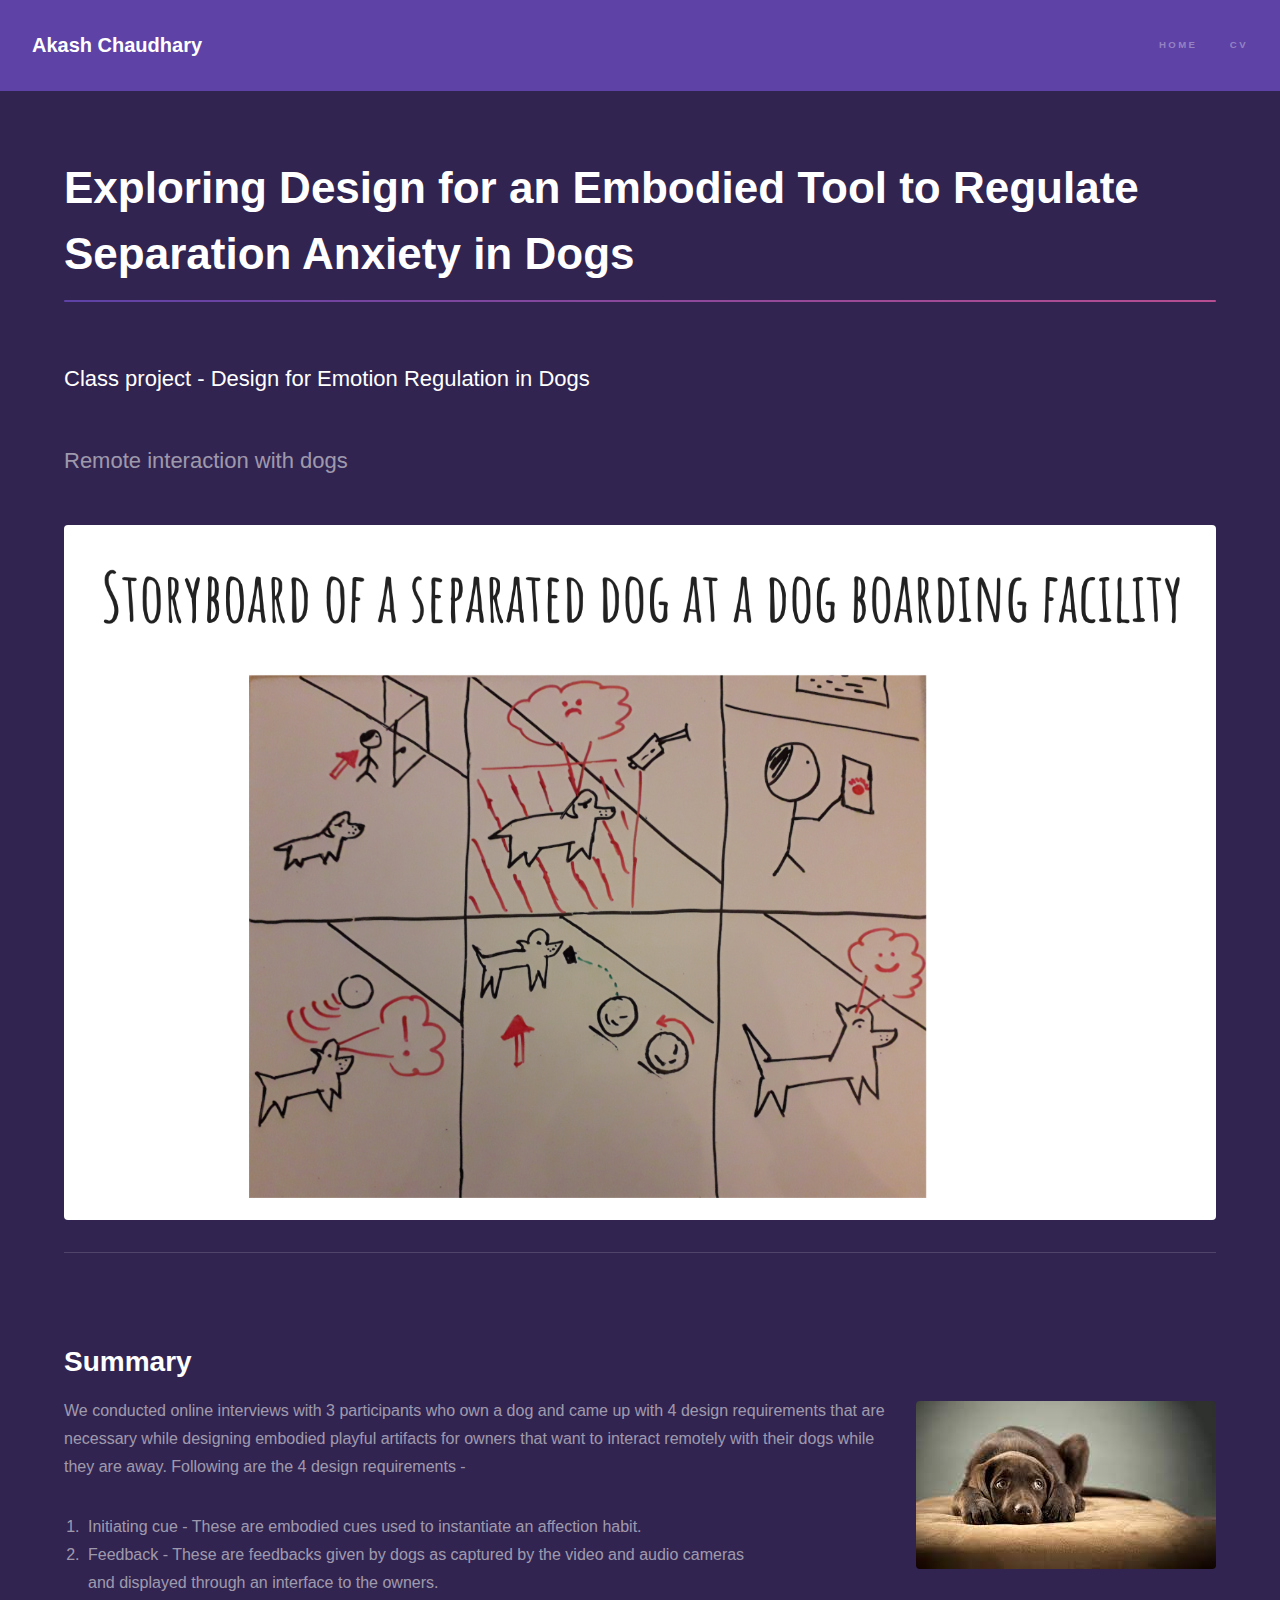
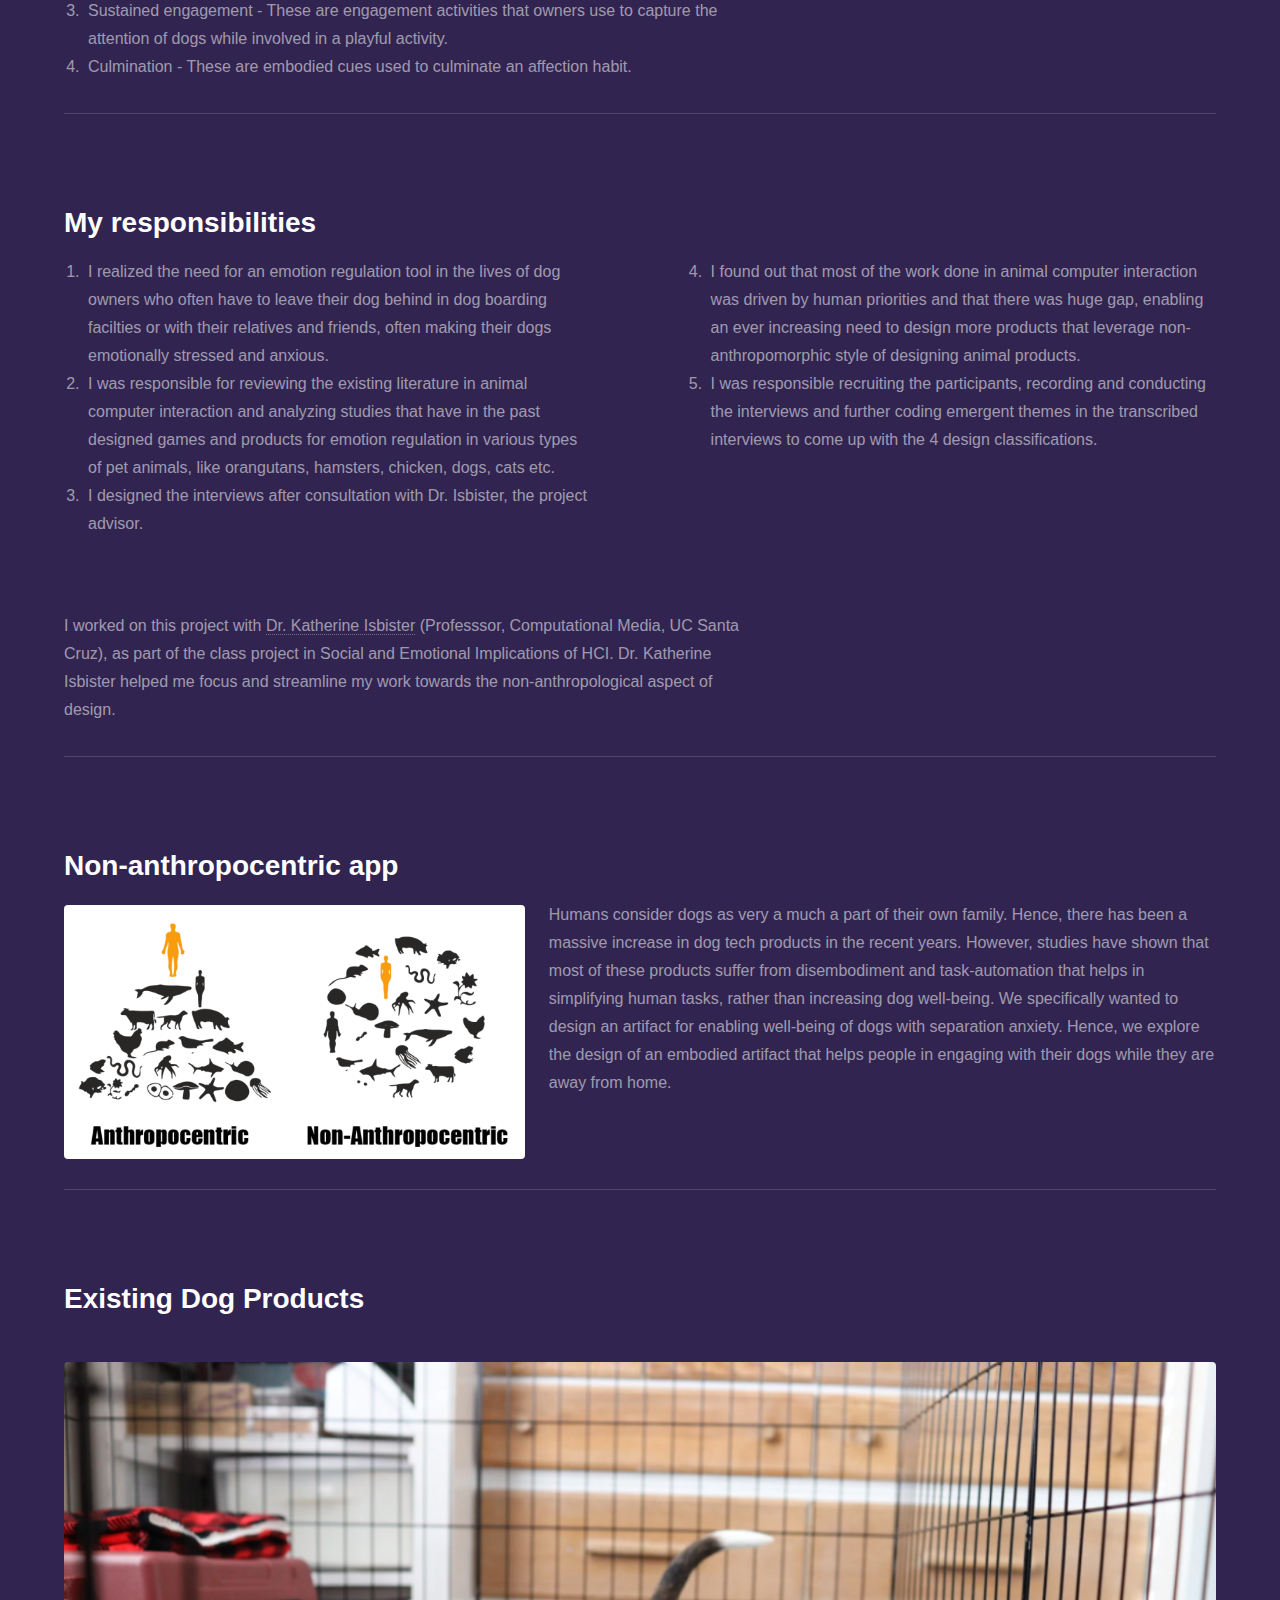
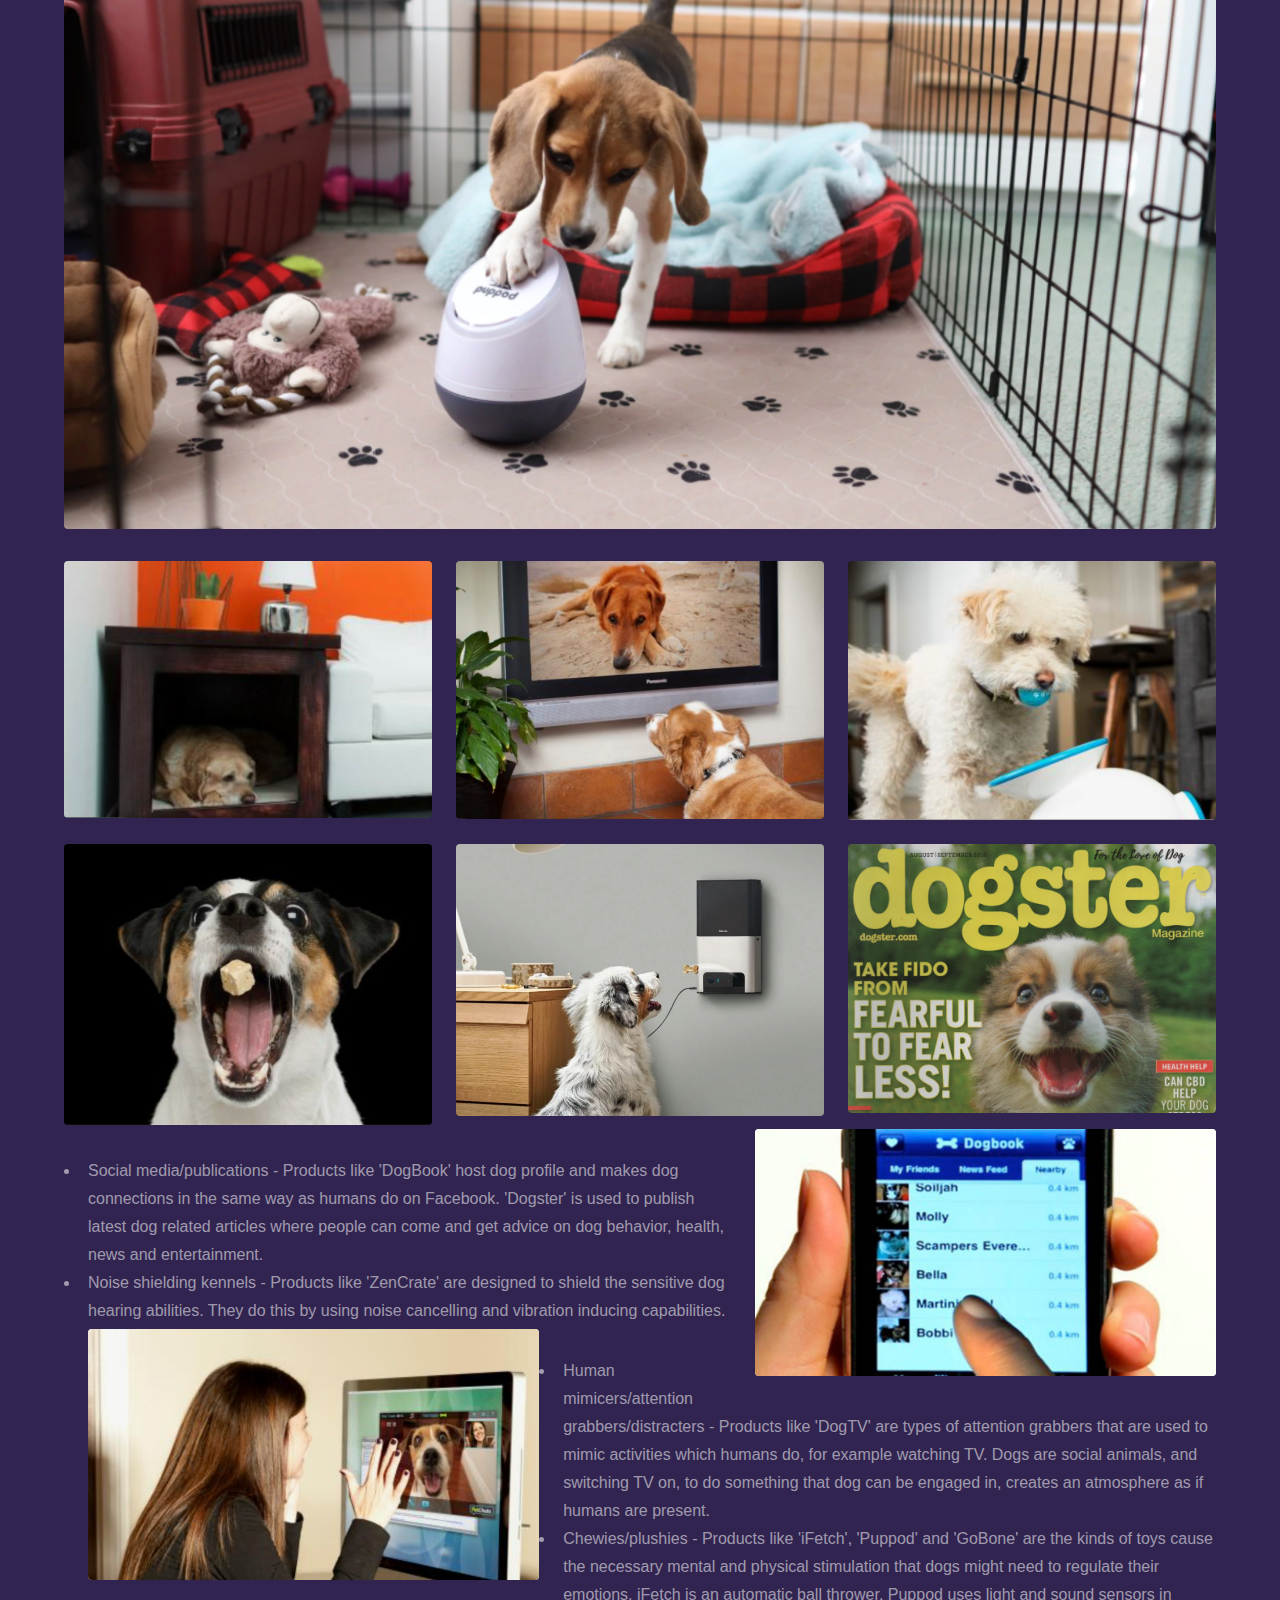
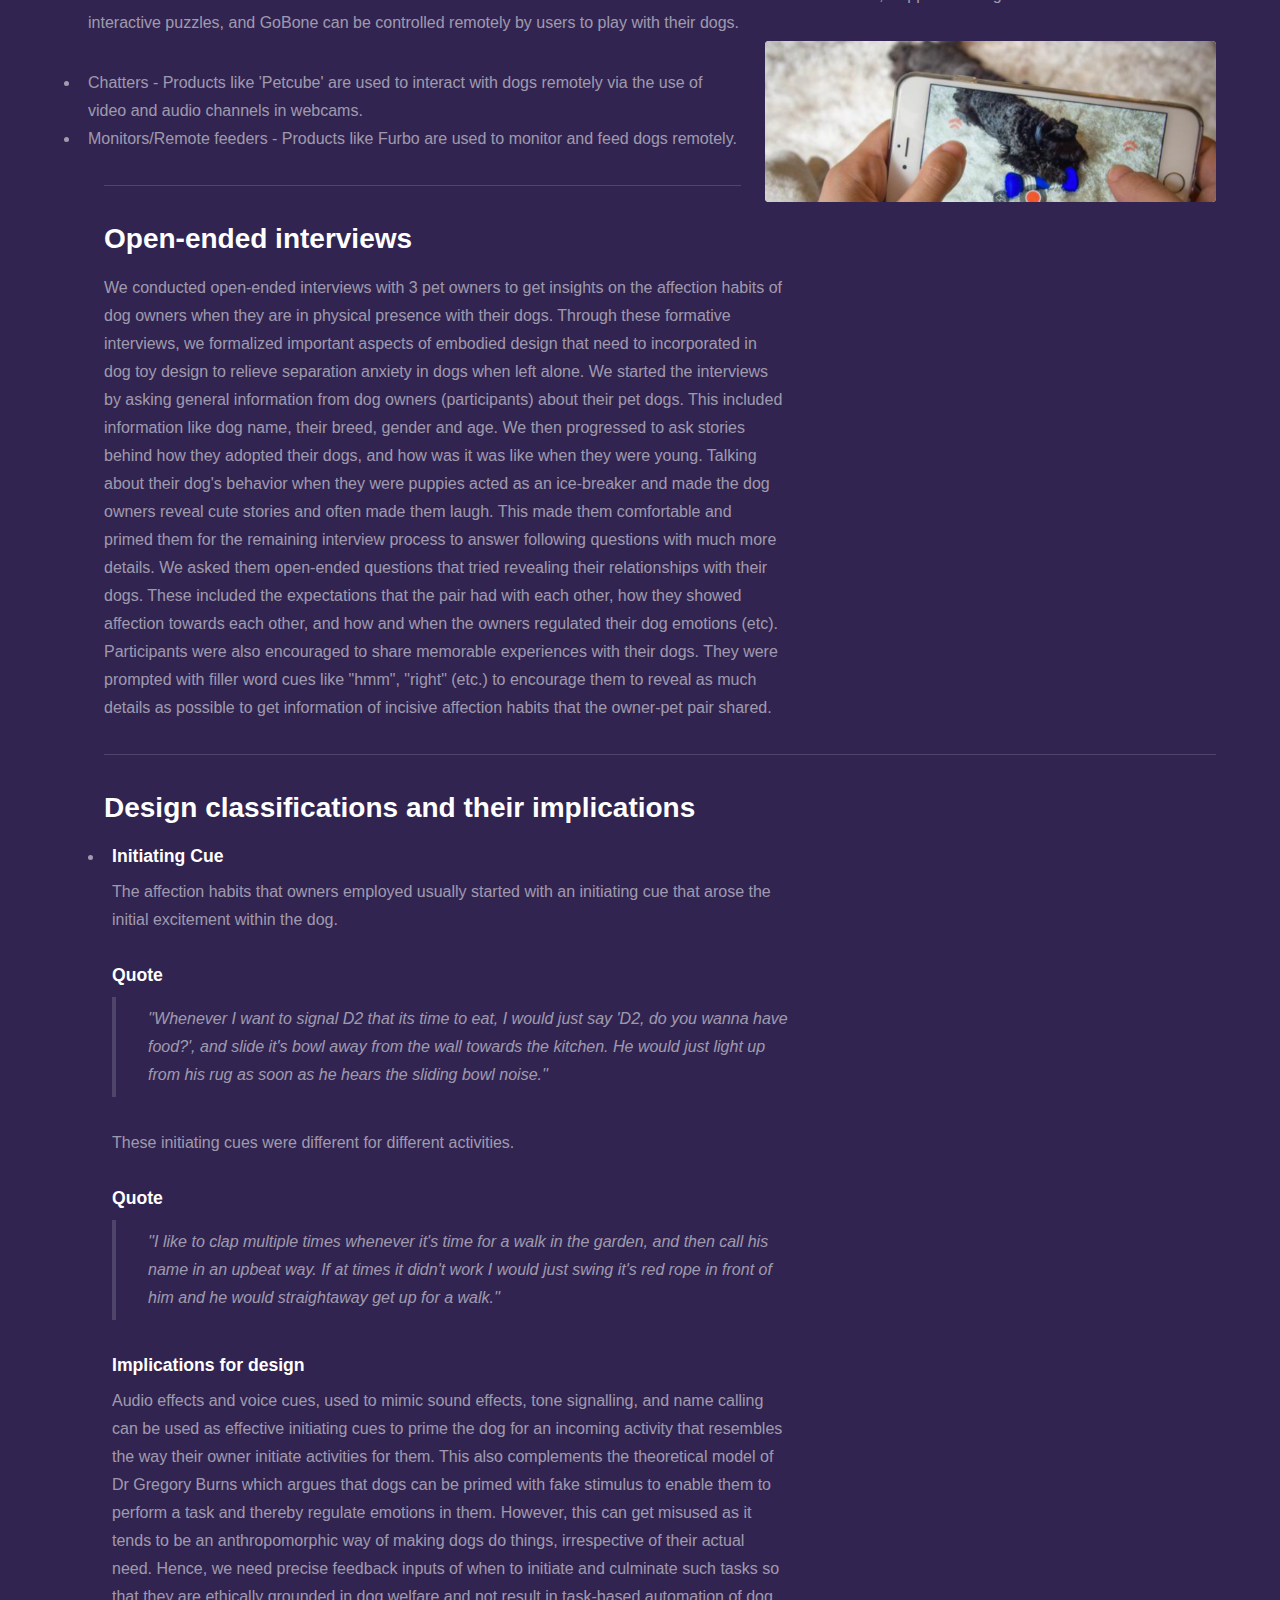
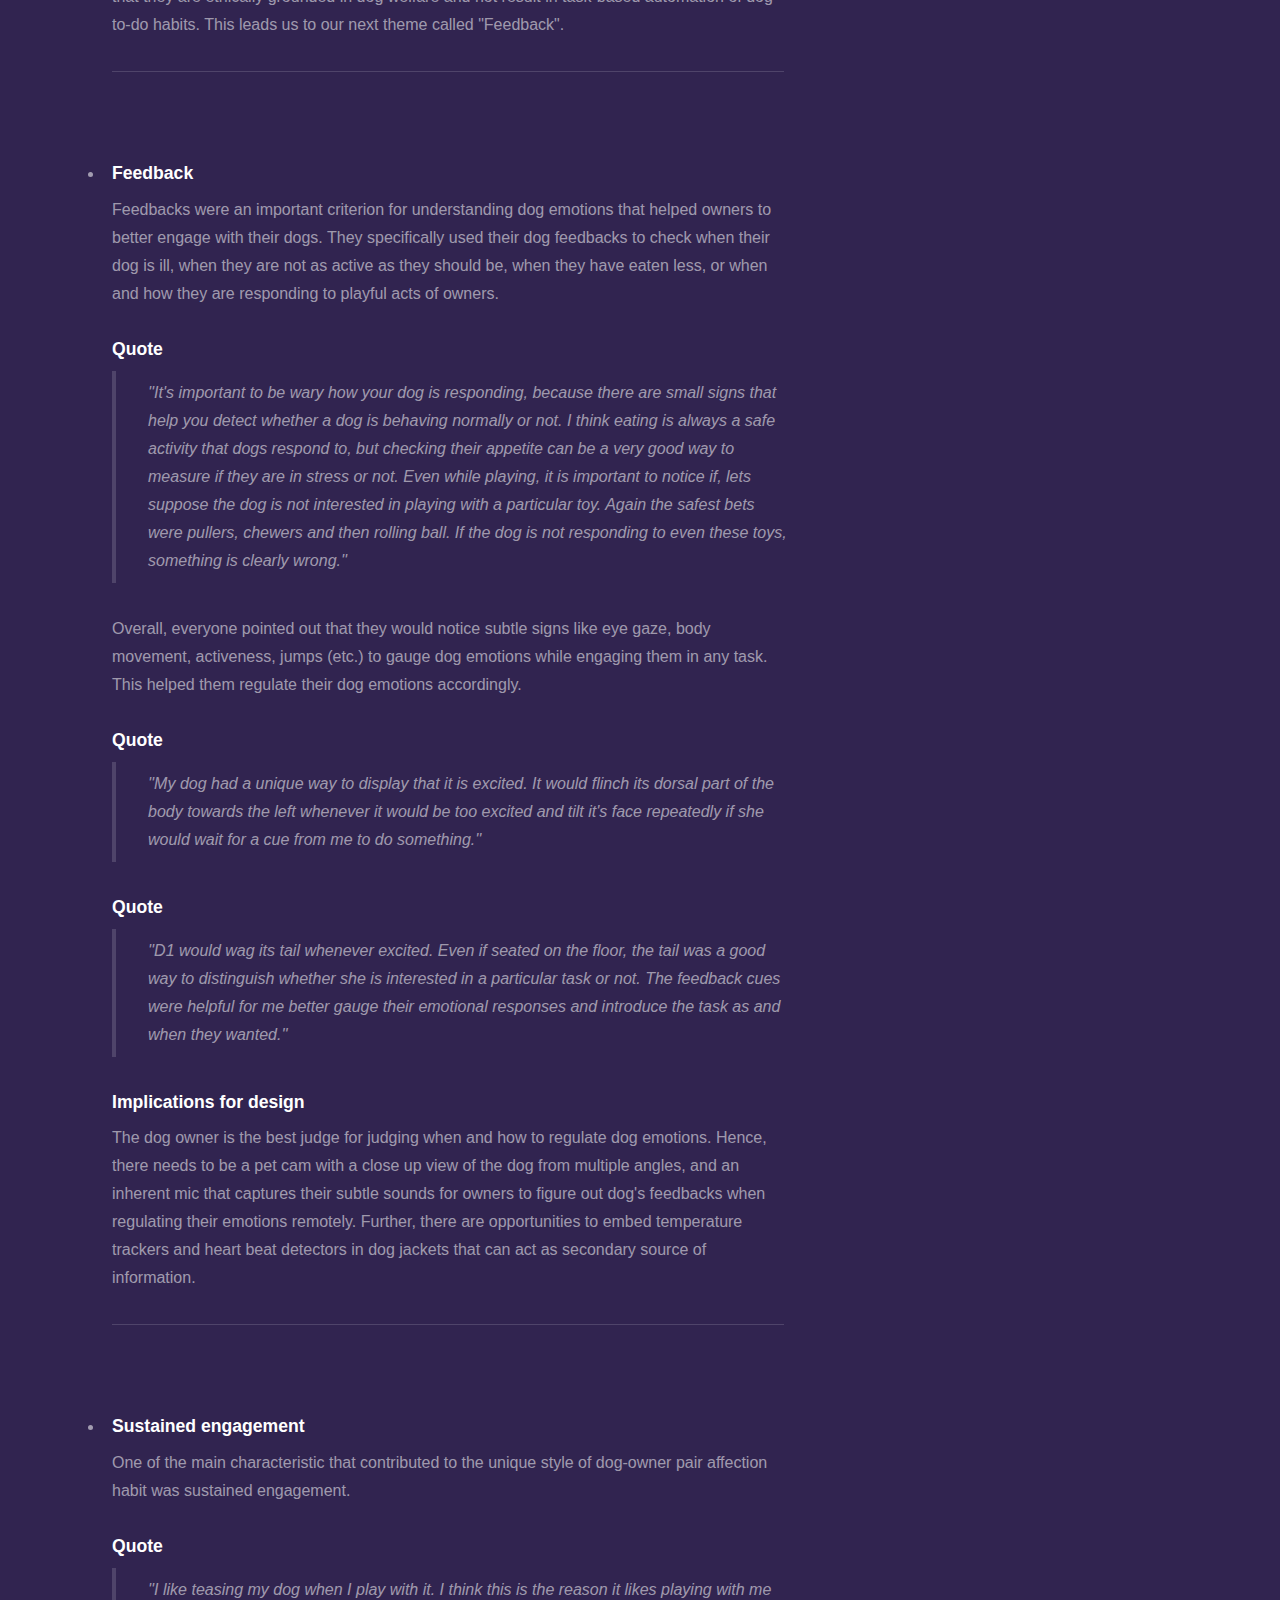
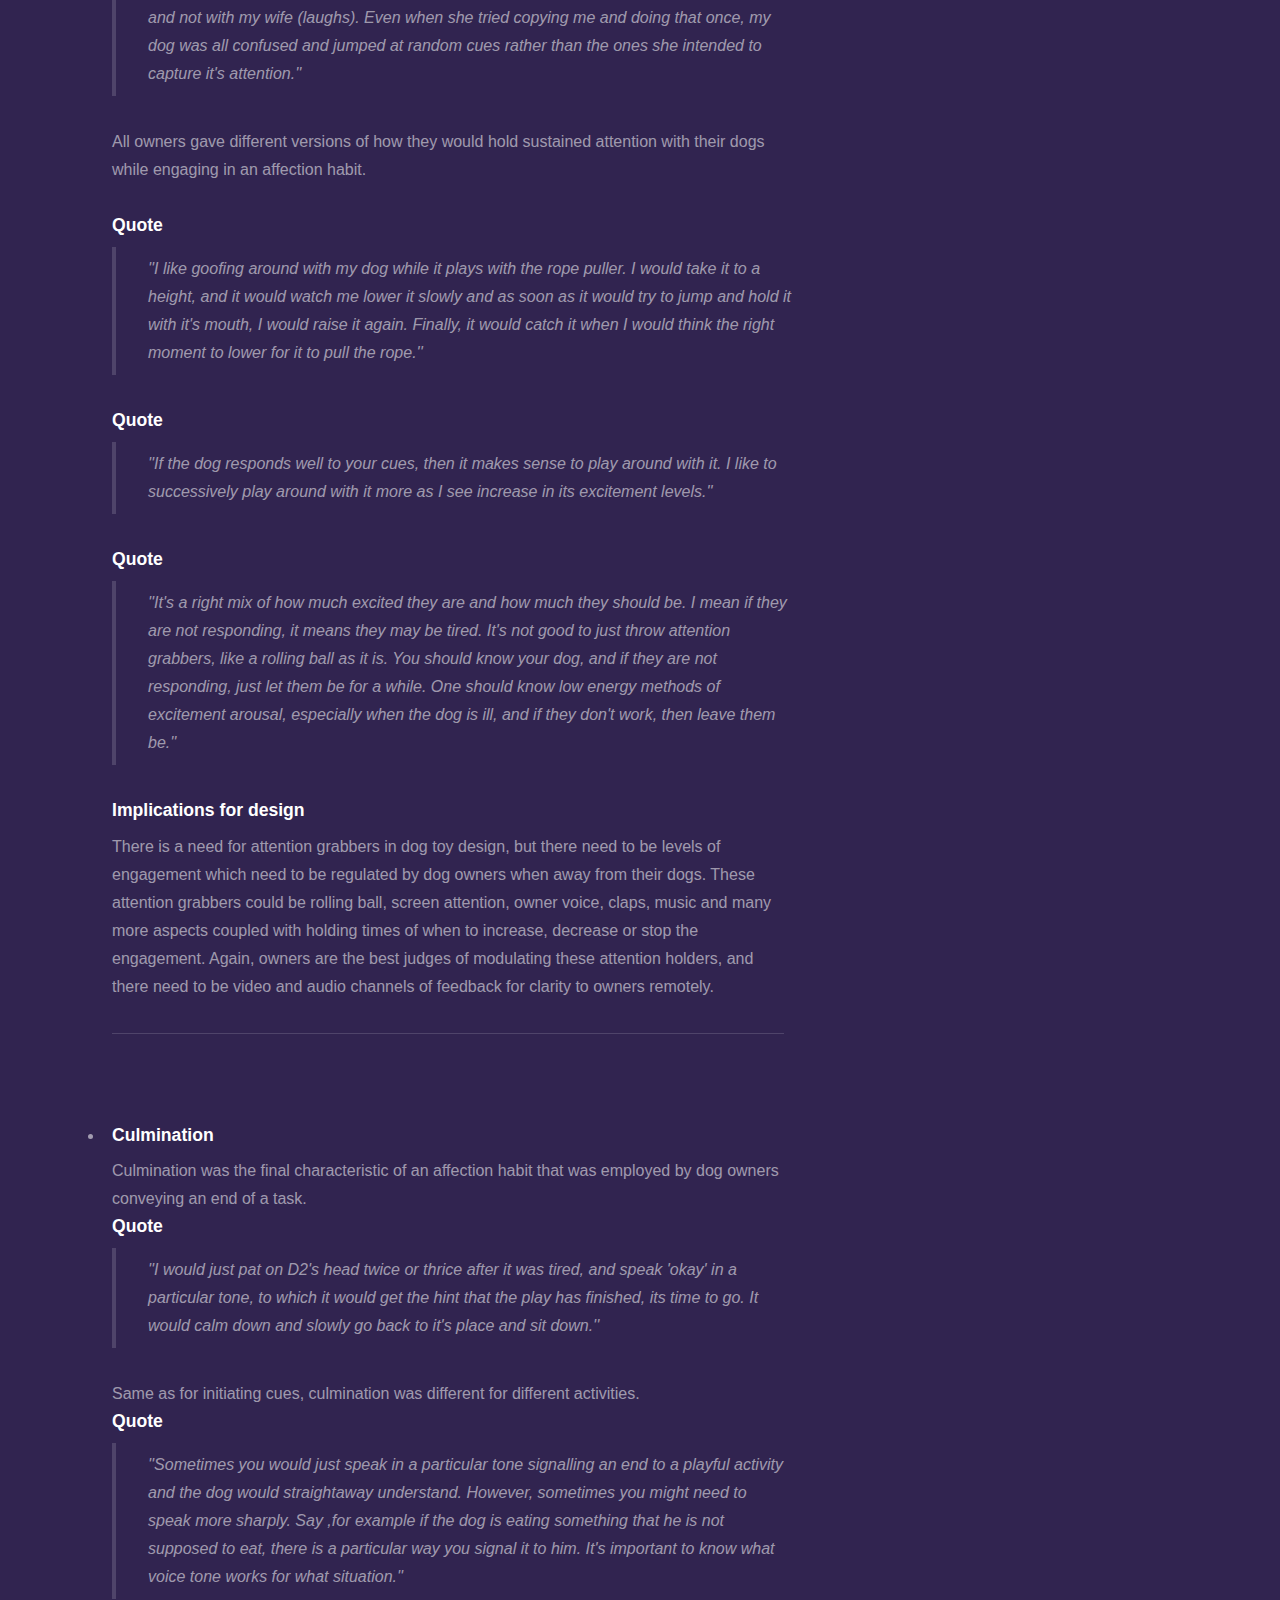
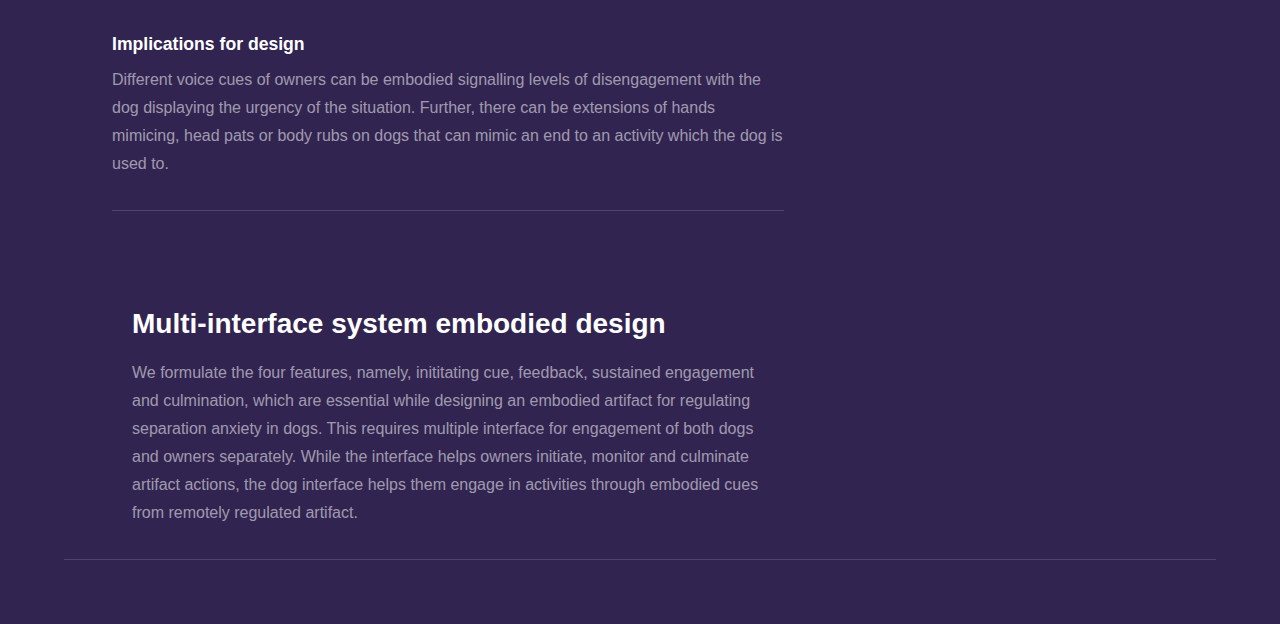
==== commit f9ea3145: "asdbabre" ====
--- a/elements_dogs.html
+++ b/elements_dogs.html
@@ -50,42 +50,63 @@
 									<hr/>
 									<br>
 									<br>
-									<p style="width:680px">I worked on this project with <a href="https://www.katherineinterface.com/">Dr. Katherine Isbister</a> (Professsor, Computational Media, UC Santa Cruz), as part of the class project in Social and Emotional Implications of HCI. Dr. Katherine Isbister helped me focus and streamline my work towards the non-anthropological aspect of design.</p>
-
-									<hr />
-									<br>
-									<br>
-
-									<h3>My responsibilities</h3>
-									<p>
-									<ol>
-										<li style="width:680px">I realized the need for an emotion regulation tool in the lives of dog owners who often have to leave their dog behind in dog boarding facilties or with their relatives and friends, often making their dogs emotionally stressed and anxious.</li>
-										<li style="width:680px">I was responsible for reviewing the existing literature in animal computer interaction and analyzing studies that have in the past designed games and products for emotion regulation in various types of pet animals, like orangutans, hamsters, chicken, dogs, cats etc.</li>
-										<li style="width:680px">I found out that most of the work done in animal computer interaction was driven by human priorities and that there was huge gap, enabling an ever increasing need to design more products that leverage non-anthropomorphic style of designing animal products.</li>
-										<li style="width:680px">I designed the interviews after consultation with Dr. Isbister, the project advisor.</li>
-										<li style="width:680px">I was responsible recruiting the participants, recording and conducting the interviews and further coding emergent themes in the transcribed interviews to come up with the 4 design classifications.</li>
-									</ol></p>
-									<hr />
-									<br>
-									<br>
-
-									<h2>Non-anthropocentric app</h2>
-									<p><span class="image left"><img src="images/non_anthropocentric.png" alt="" /></span>Humans consider dogs as very a much a part of their own family. Hence, there has been a massive increase in dog tech products in the recent years. However, studies have shown that most of these products suffer from disembodiment and task-automation that helps in simplifying human tasks, rather than increasing dog well-being. We specifically wanted to design an artifact for enabling well-being of dogs with separation anxiety. Hence, we explore the design of an embodied artifact that helps people in engaging with their dogs while they are away from home.</p>
-									<br>
-									<hr />
-									<br>
-									<br>
+
 									<h2>Summary</h2>
-									<p style="width:680px">We conducted online interviews with 3 participants who own a dog and came up with 4 design implications that are necessary while designing embodied playful artifacts for owners that want to interact remotely with their dogs while they are away.
+									<p><span class="image right"><img src="images/dog_anxiety.jpeg" alt="" /></span>We conducted online interviews with 3 participants who own a dog and came up with 4 design requirements that are necessary while designing embodied playful artifacts for owners that want to interact remotely with their dogs while they are away. Following are the 4 design requirements -
 									<ol>
 										<li style="width:680px">Initiating cue - These are embodied cues used to instantiate an affection habit.</li>
 										<li style="width:680px">Feedback - These are feedbacks given by dogs as captured by the video and audio cameras and displayed through an interface to the owners.</li>
 										<li style="width:680px">Sustained engagement - These are engagement activities that owners use to capture the attention of dogs while involved in a playful activity.</li>
 										<li style="width:680px">Culmination - These are embodied cues used to culminate an affection habit.</li>
 									</ol>
-
+									
+									<hr/>
+									<br>
+									<br>
+
+									
+									<h2>My responsibilities</h2>
+									<ol>
+										<div style="width: 45%; float:left">
+										<li>I realized the need for an emotion regulation tool in the lives of dog owners who often have to leave their dog behind in dog boarding facilties or with their relatives and friends, often making their dogs emotionally stressed and anxious.</li>
+										<li>I was responsible for reviewing the existing literature in animal computer interaction and analyzing studies that have in the past designed games and products for emotion regulation in various types of pet animals, like orangutans, hamsters, chicken, dogs, cats etc.</li>
+										<li>I designed the interviews after consultation with Dr. Isbister, the project advisor.</li>
+										</div>
+
+										<div style="width: 45%; float:right">
+										<li>I found out that most of the work done in animal computer interaction was driven by human priorities and that there was huge gap, enabling an ever increasing need to design more products that leverage non-anthropomorphic style of designing animal products.</li>
+										<li>I was responsible recruiting the participants, recording and conducting the interviews and further coding emergent themes in the transcribed interviews to come up with the 4 design classifications.</li>
+										</div>
+									</ol>
+
+									<br>
+									<br>
+									<br>
+									<br>
+									<br>
+									<br>
+									<br>
+									<br>
+									<br>
+									<br>
+									<br>
+									<br>
+									<p style="width:680px">
+									I worked on this project with <a href="https://www.katherineinterface.com/">Dr. Katherine Isbister</a> (Professsor, Computational Media, UC Santa Cruz), as part of the class project in Social and Emotional Implications of HCI. Dr. Katherine Isbister helped me focus and streamline my work towards the non-anthropological aspect of design.
 									</p>
+
+									<hr/>
+									<br>
+									<br>
+
+
+									<h2>Non-anthropocentric app</h2>
+									<p><span class="image left"><img src="images/non_anthropocentric.png" alt="" /></span>Humans consider dogs as very a much a part of their own family. Hence, there has been a massive increase in dog tech products in the recent years. However, studies have shown that most of these products suffer from disembodiment and task-automation that helps in simplifying human tasks, rather than increasing dog well-being. We specifically wanted to design an artifact for enabling well-being of dogs with separation anxiety. Hence, we explore the design of an embodied artifact that helps people in engaging with their dogs while they are away from home.</p>
+									<br>
 									<hr />
+									<br>
+									<br>
+									
 									<h2>Existing Dog Products</h2>
 									<br>
 									<!-- <div class="box alt">
@@ -263,7 +284,7 @@
 									</p>
 									
 
-									<h3>Multi-interface system embodied design</h3>
+									<h2>Multi-interface system embodied design</h2>
 									<!-- <div class="box alt">
 										<div class="row gtr-uniform">
 											<div class="col-12"><span class="image fit"><img src="images/representationStudyOptions.png" alt="" /></span></div>
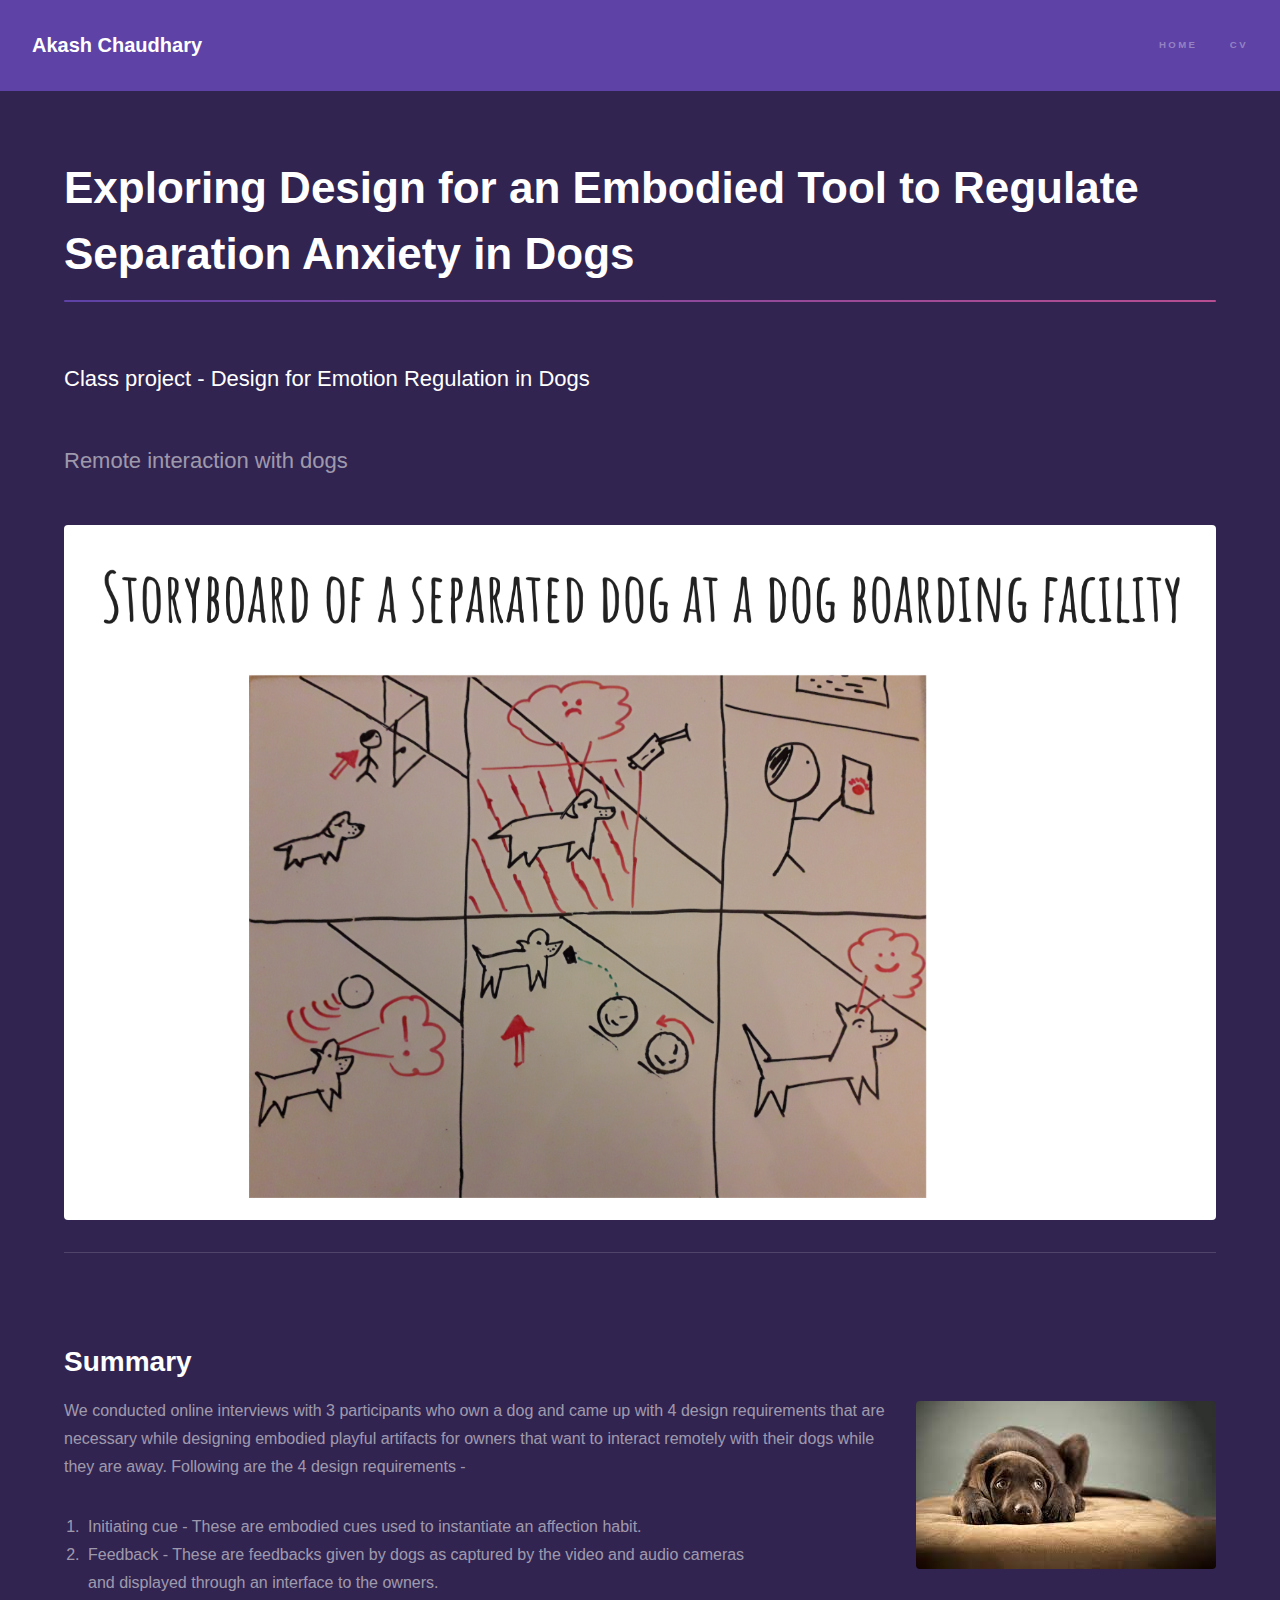
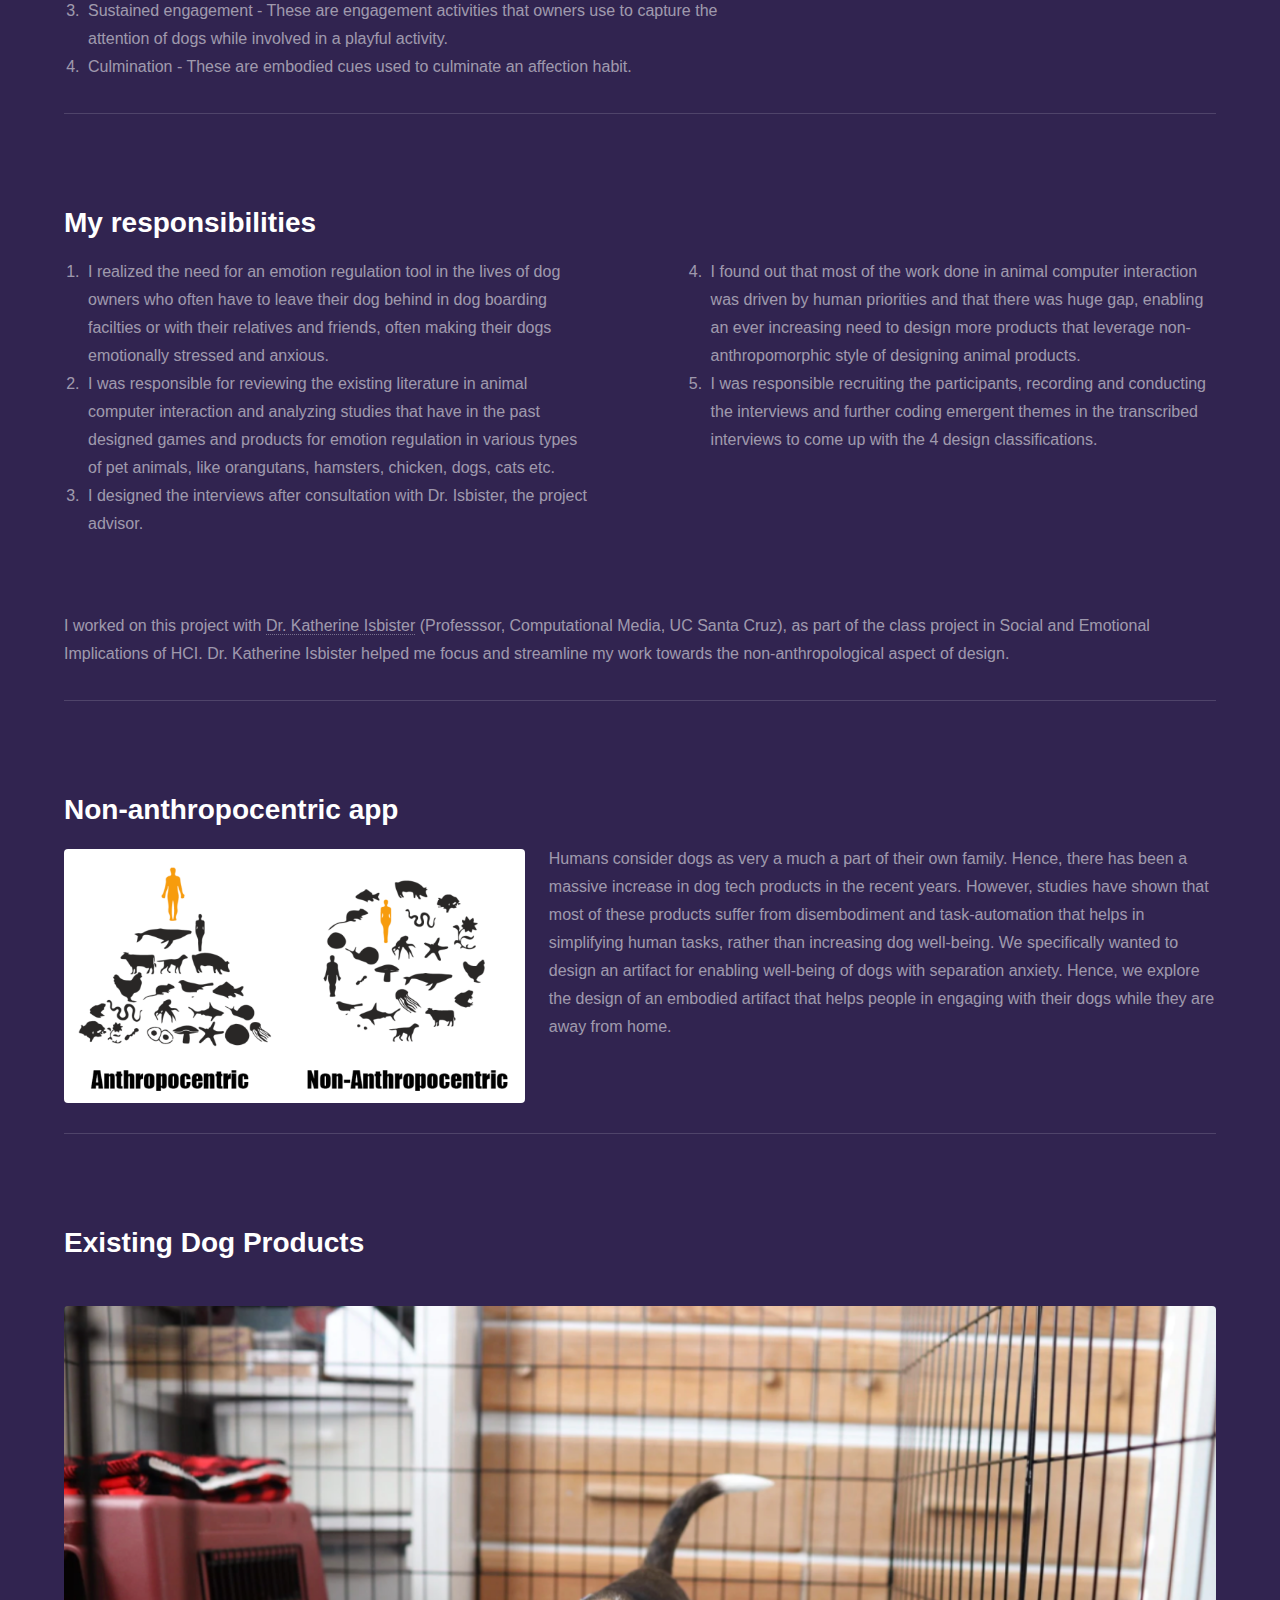
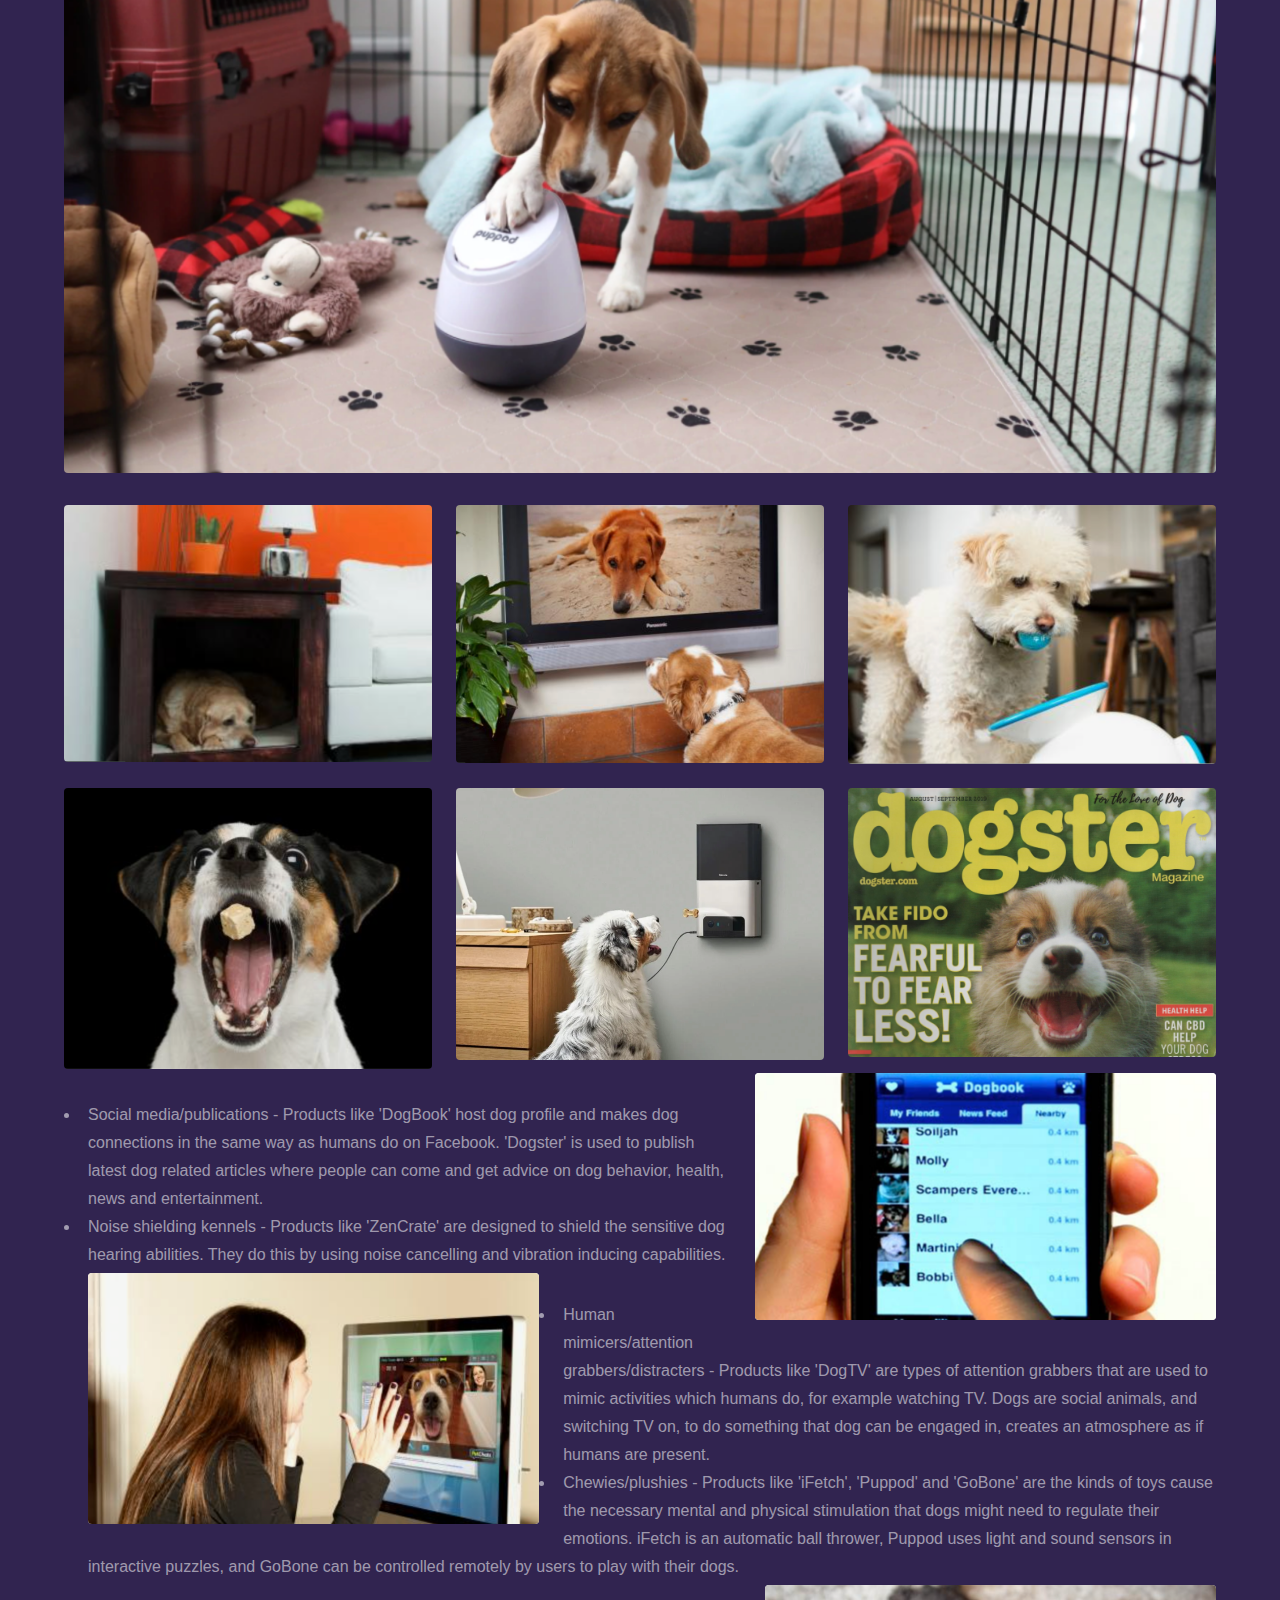
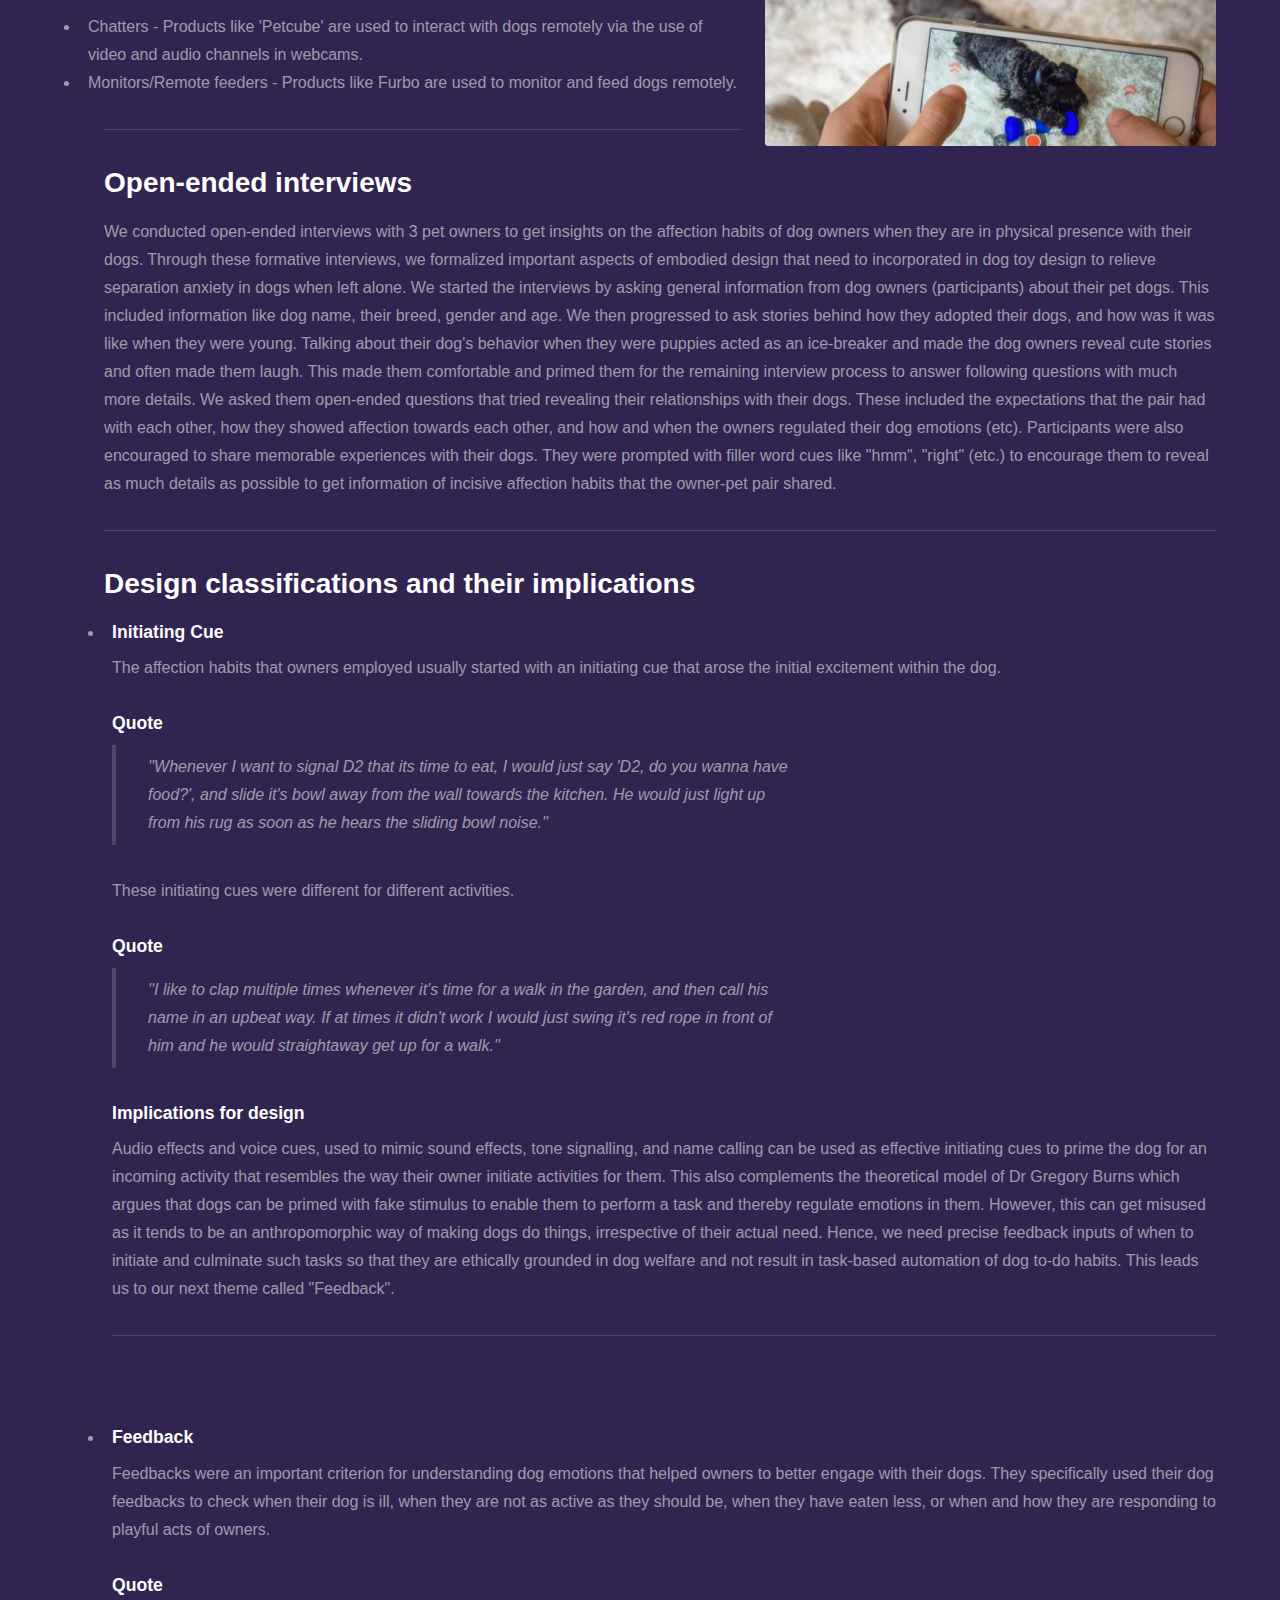
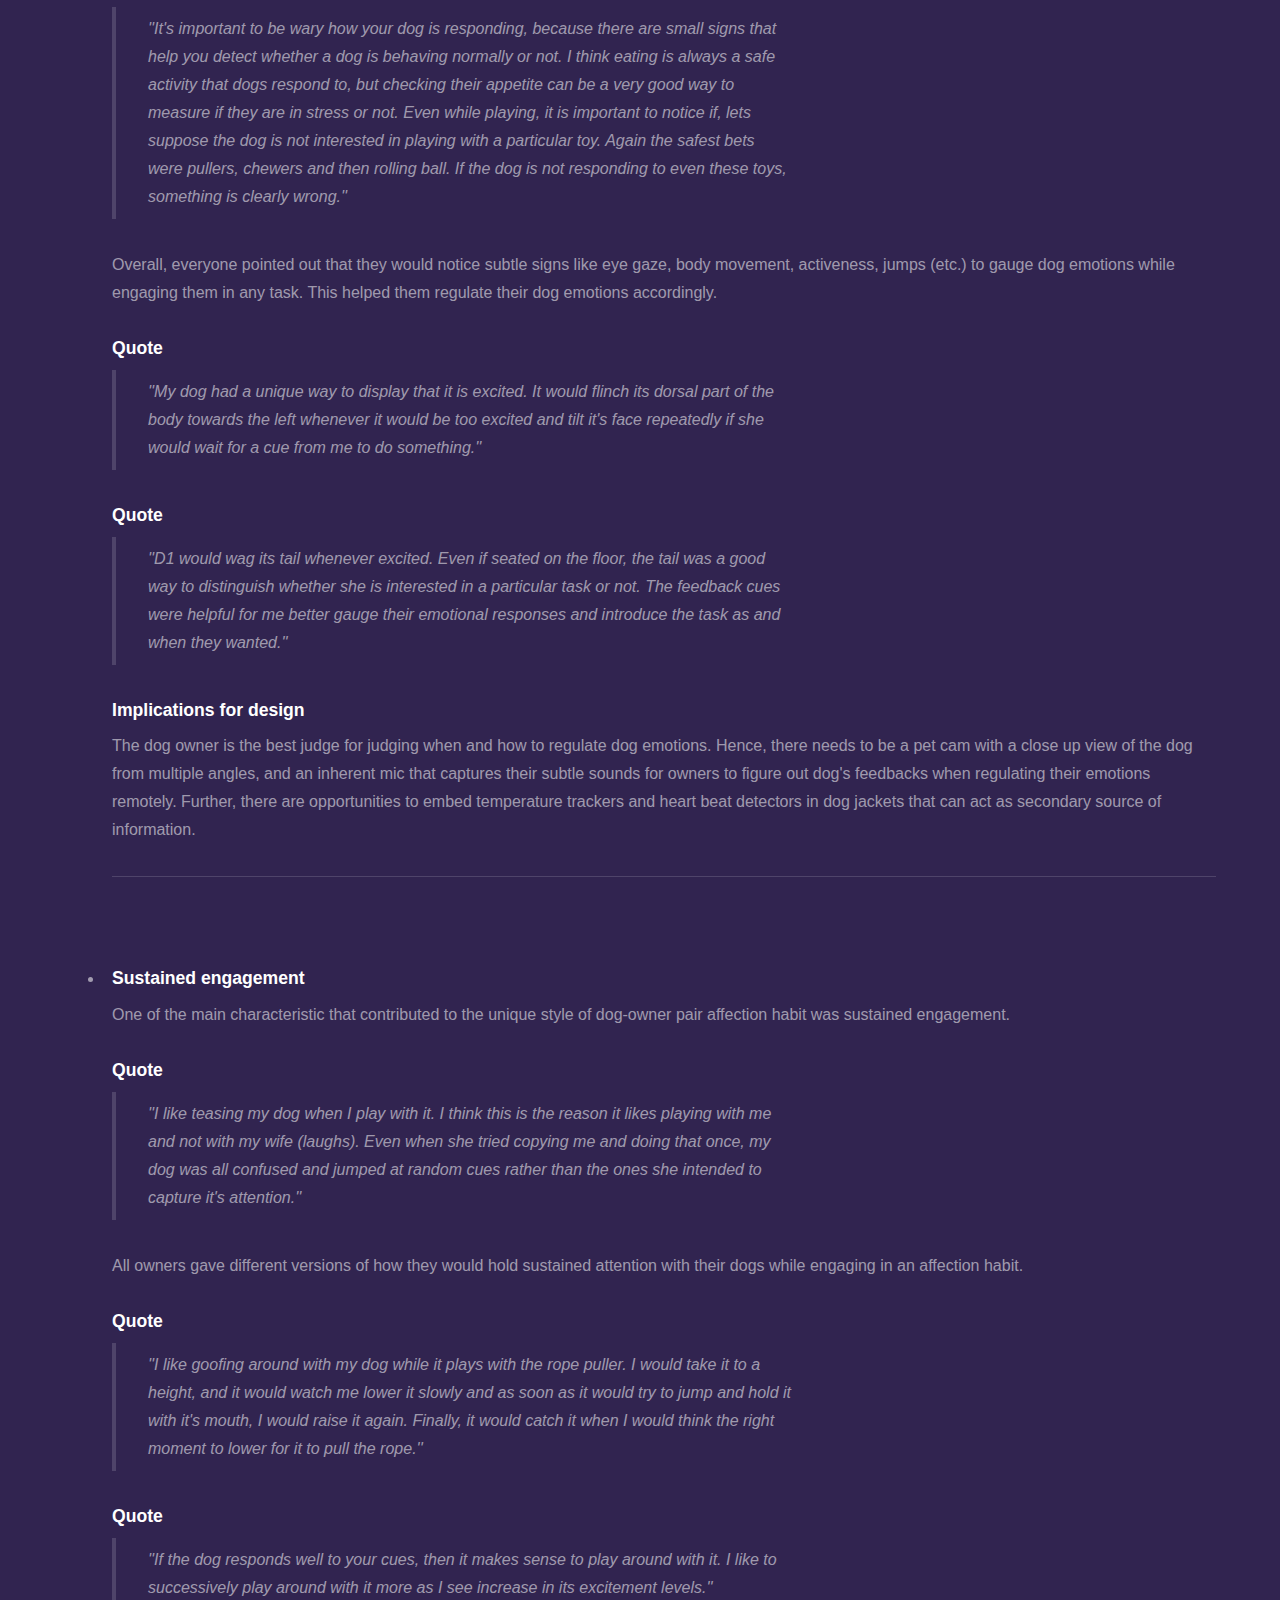
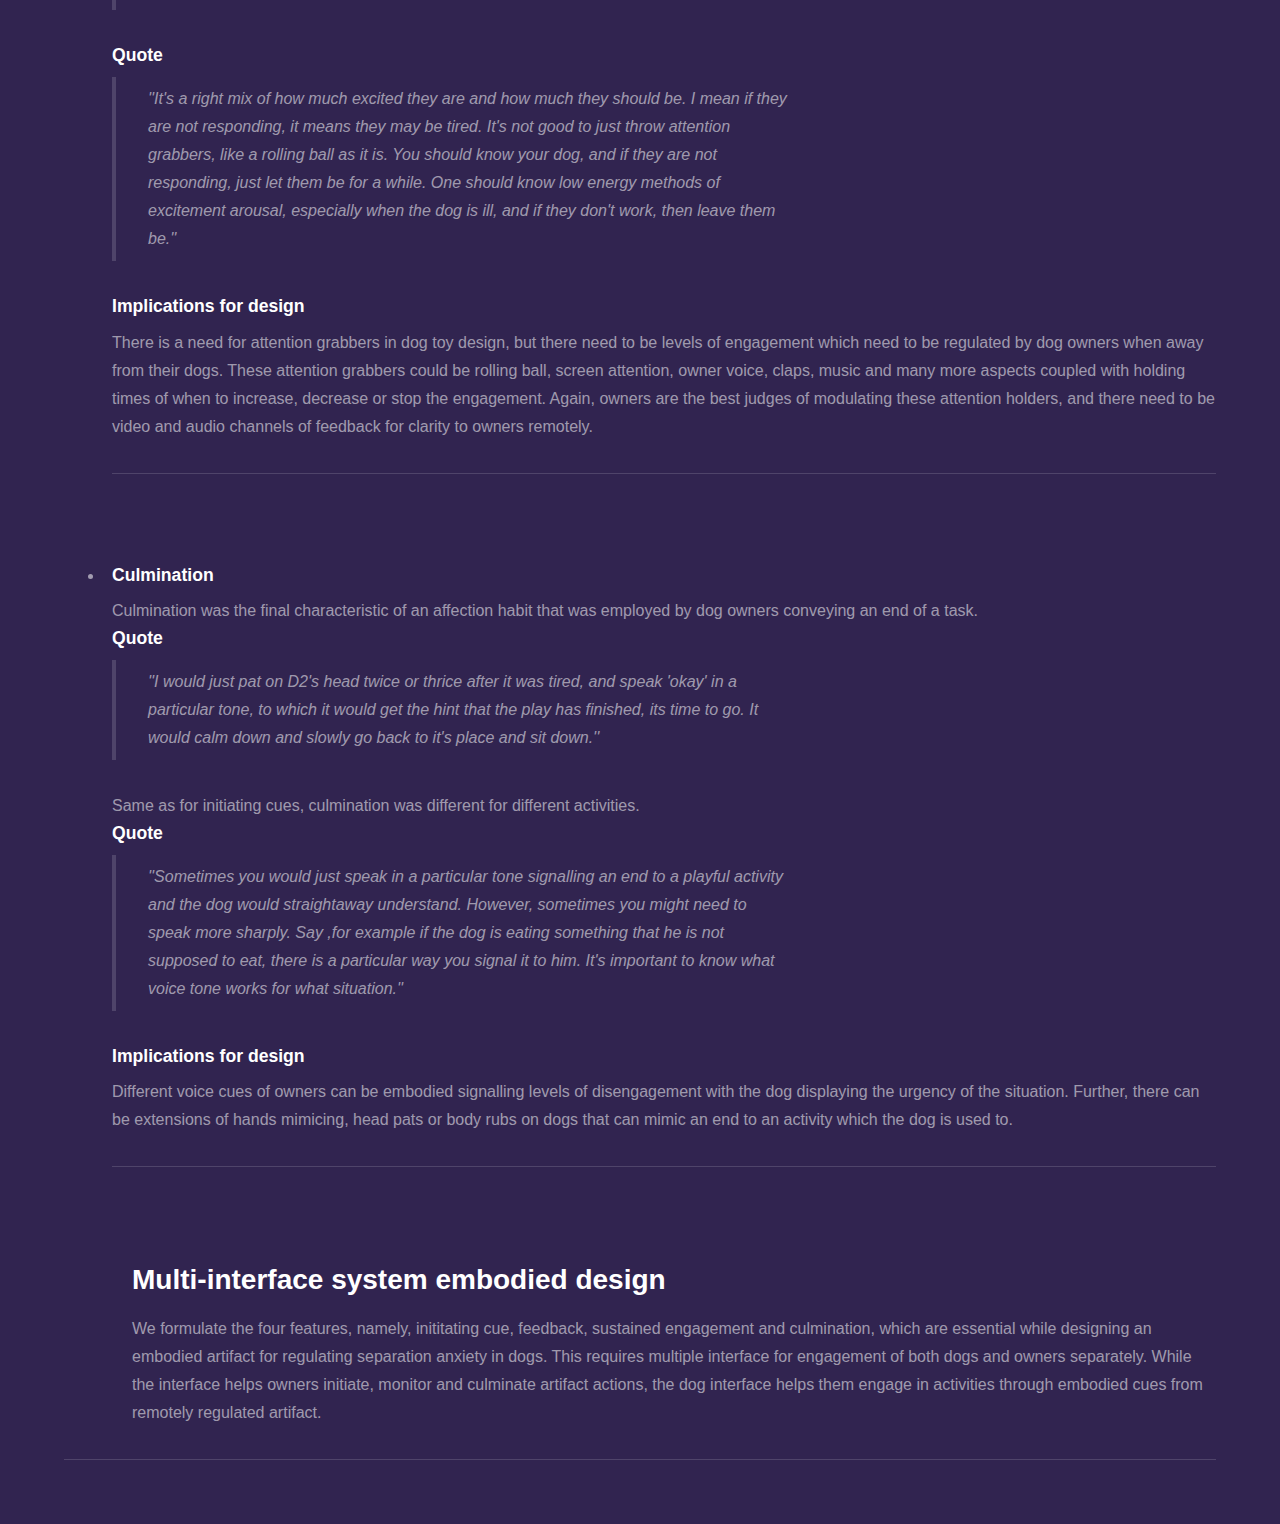
==== commit b66dde8e: "adfefeaf" ====
--- a/elements_dogs.html
+++ b/elements_dogs.html
@@ -91,7 +91,7 @@
 									<br>
 									<br>
 									<br>
-									<p style="width:680px">
+									<p>
 									I worked on this project with <a href="https://www.katherineinterface.com/">Dr. Katherine Isbister</a> (Professsor, Computational Media, UC Santa Cruz), as part of the class project in Social and Emotional Implications of HCI. Dr. Katherine Isbister helped me focus and streamline my work towards the non-anthropological aspect of design.
 									</p>
 
@@ -147,7 +147,7 @@
 											<div class="col-12"><span class="image fit"><img src="images/Aug15Fig3.png" style="background-color:white" alt="" /></span></div>
 										</div>
 									</div> -->
-									<p style="width:680px">We conducted open-ended interviews with 3 pet owners to get insights on the affection habits of dog owners when they are in physical presence with their dogs. Through these formative interviews, we formalized important aspects of embodied design that need to incorporated in dog toy design to relieve separation anxiety in dogs when left alone. We started the interviews by asking general information from dog owners (participants) about their pet dogs. This included information like dog name, their breed, gender and age. We then progressed to ask stories behind how they adopted their dogs, and how was it was like when they were young. Talking about their dog's behavior when they were puppies acted as an ice-breaker and made the dog owners reveal cute stories and often made them laugh. This made them comfortable and primed them for the remaining interview process to answer following questions with much more details. We asked them open-ended questions that tried revealing their relationships with their dogs. These included the expectations that the pair had with each other, how they showed affection towards each other, and how and when the owners regulated their dog emotions (etc). Participants were also encouraged to share memorable experiences with their dogs. They were prompted with filler word cues like "hmm", "right" (etc.) to encourage them to reveal as much details as possible to get information of incisive affection habits that the owner-pet pair shared.</p>
+									<p>We conducted open-ended interviews with 3 pet owners to get insights on the affection habits of dog owners when they are in physical presence with their dogs. Through these formative interviews, we formalized important aspects of embodied design that need to incorporated in dog toy design to relieve separation anxiety in dogs when left alone. We started the interviews by asking general information from dog owners (participants) about their pet dogs. This included information like dog name, their breed, gender and age. We then progressed to ask stories behind how they adopted their dogs, and how was it was like when they were young. Talking about their dog's behavior when they were puppies acted as an ice-breaker and made the dog owners reveal cute stories and often made them laugh. This made them comfortable and primed them for the remaining interview process to answer following questions with much more details. We asked them open-ended questions that tried revealing their relationships with their dogs. These included the expectations that the pair had with each other, how they showed affection towards each other, and how and when the owners regulated their dog emotions (etc). Participants were also encouraged to share memorable experiences with their dogs. They were prompted with filler word cues like "hmm", "right" (etc.) to encourage them to reveal as much details as possible to get information of incisive affection habits that the owner-pet pair shared.</p>
 									<hr />
 
 									<h2>Design classifications and their implications</h2>
@@ -158,7 +158,7 @@
 									</div> -->
 									<!-- <p><span class="image right"><img src="images/DSC_3075_bright.jpg" alt="" /></span>
 									<ol> -->
-										<li style="width:680px"><h3>Initiating Cue</h3> The affection habits that owners employed usually started with an initiating cue that arose the initial excitement within the dog.
+										<li><h3>Initiating Cue</h3> The affection habits that owners employed usually started with an initiating cue that arose the initial excitement within the dog.
 										<br>
 										<br>
 
@@ -190,7 +190,7 @@
 										<br/>
 										<br/>
 
-										<li style="width:680px"><h3>Feedback</h3> Feedbacks were an important criterion for understanding dog emotions that helped owners to better engage with their dogs. They specifically used their dog feedbacks to check when their dog is ill, when they are not as active as they should be, when they have eaten less, or when and how they are responding to playful acts of owners.
+										<li><h3>Feedback</h3> Feedbacks were an important criterion for understanding dog emotions that helped owners to better engage with their dogs. They specifically used their dog feedbacks to check when their dog is ill, when they are not as active as they should be, when they have eaten less, or when and how they are responding to playful acts of owners.
 										<br>
 										<br>
 
@@ -223,7 +223,7 @@
 										<br/>
 										<br/>
 
-										<li style="width:680px"><h3>Sustained engagement</h3>One of the main characteristic that contributed to the unique style of dog-owner pair affection habit was sustained engagement.
+										<li><h3>Sustained engagement</h3>One of the main characteristic that contributed to the unique style of dog-owner pair affection habit was sustained engagement.
 										<br>
 										<br>
 
@@ -260,7 +260,7 @@
 										<br/>
 										<br/>
 
-										<li style="width:680px"><h3>Culmination</h3>
+										<li><h3>Culmination</h3>
 										Culmination was the final characteristic of an affection habit that was employed by dog owners conveying an end of a task.
 
 										<section>
--- a/assets/css/main.css
+++ b/assets/css/main.css
@@ -3956,3 +3956,201 @@
 	#footer{
 		background-color: rgba(65, 41, 128);
 	}
+
+
+
+
+.bg-imagee {
+
+  /* Add the blur effect */
+  filter: blur(2px);
+  -webkit-filter: blur(2px);
+
+  /* Full height */
+  height: 100%;
+
+  /* Center and scale the image nicely */
+  background-position: center;
+  background-repeat: no-repeat;
+  background-size: cover;
+}
+
+/* Position text in the middle of the page/image */
+.bg-textt {
+  background-color: rgb(0,0,0); /* Fallback color */
+  background-color: rgba(0,0,0, 0.2); /* Black w/opacity/see-through */
+  color: white;
+  font-weight: bold;
+  /*border: 3px solid #f1f1f1;*/
+  position: absolute;
+  top: 50%;
+  left: 50%;
+  transform: translate(-50%, -50%);
+  z-index: 2;
+  width: 80%;
+  padding: 20px;
+  text-align: center;
+}
+
+
+
+
+/* Buttonn */
+
+	input[type="submit"],
+	input[type="reset"],
+	input[type="button"],
+	button,
+	.buttonn {
+		-moz-appearance: none;
+		-webkit-appearance: none;
+		-ms-appearance: none;
+		appearance: none;
+		-moz-transition: border-color 0.2s ease;
+		-webkit-transition: border-color 0.2s ease;
+		-ms-transition: border-color 0.2s ease;
+		transition: border-color 0.2s ease;
+		background-color: transparent;
+		border: solid 1px !important;
+		border-color: rgba(255, 255, 255, 0.15) !important;
+		border-radius: 3em;
+		color: #ffffff !important;
+		cursor: default;
+		display: inline-block;
+		font-size: 0.6em;
+		font-weight: bold;
+		height: calc(4.75em + 2px);
+		letter-spacing: 0.25em;
+		line-height: 4.75em;
+		outline: 0;
+		padding: 0 3.75em;
+		position: relative;
+		text-align: center;
+		text-decoration: none;
+		text-transform: uppercase;
+		white-space: nowrap;
+	}
+
+		input[type="submit"]:after,
+		input[type="reset"]:after,
+		input[type="button"]:after,
+		button:after,
+		.buttonn:after {
+			-moz-transform: scale(0.25);
+			-webkit-transform: scale(0.25);
+			-ms-transform: scale(0.25);
+			transform: scale(0.25);
+			pointer-events: none;
+			-moz-transition: opacity 0.2s ease, -moz-transform 0.2s ease;
+			-webkit-transition: opacity 0.2s ease, -webkit-transform 0.2s ease;
+			-ms-transition: opacity 0.2s ease, -ms-transform 0.2s ease;
+			transition: opacity 0.2s ease, transform 0.2s ease;
+			background: #ffffff;
+			border-radius: 3em;
+			content: '';
+			height: 100%;
+			left: 0;
+			opacity: 0;
+			position: absolute;
+			top: 0;
+			width: 100%;
+		}
+
+		input[type="submit"].icon:before,
+		input[type="reset"].icon:before,
+		input[type="button"].icon:before,
+		button.icon:before,
+		.buttonn.icon:before {
+			margin-right: 0.75em;
+		}
+
+		input[type="submit"].fit,
+		input[type="reset"].fit,
+		input[type="button"].fit,
+		button.fit,
+		.buttonn.fit {
+			width: 100%;
+		}
+
+		input[type="submit"].small,
+		input[type="reset"].small,
+		input[type="button"].small,
+		button.small,
+		.buttonn.small {
+			font-size: 0.4em;
+		}
+
+		input[type="submit"].large,
+		input[type="reset"].large,
+		input[type="button"].large,
+		button.large,
+		.buttonn.large {
+			font-size: 0.8em;
+		}
+
+		input[type="submit"].primary,
+		input[type="reset"].primary,
+		input[type="button"].primary,
+		button.primary,
+		.buttonn.primary {
+			background-color: #ffffff;
+			color: #312450 !important;
+		}
+
+			input[type="submit"].primary:after,
+			input[type="reset"].primary:after,
+			input[type="button"].primary:after,
+			button.primary:after,
+			.buttonn.primary:after {
+				display: none;
+			}
+
+		input[type="submit"].disabled, input[type="submit"]:disabled,
+		input[type="reset"].disabled,
+		input[type="reset"]:disabled,
+		input[type="button"].disabled,
+		input[type="button"]:disabled,
+		button.disabled,
+		button:disabled,
+		.buttonn.disabled,
+		.buttonn:disabled {
+			cursor: default;
+			opacity: 0.5;
+			pointer-events: none;
+		}
+
+		input[type="submit"]:hover,
+		input[type="reset"]:hover,
+		input[type="button"]:hover,
+		button:hover,
+		.buttonn:hover {
+			border-color: rgba(255, 255, 255, 0.55) !important;
+		}
+
+			input[type="submit"]:hover:after,
+			input[type="reset"]:hover:after,
+			input[type="button"]:hover:after,
+			button:hover:after,
+			.buttonn:hover:after {
+				opacity: 0.05;
+				-moz-transform: scale(1);
+				-webkit-transform: scale(1);
+				-ms-transform: scale(1);
+				transform: scale(1);
+			}
+
+			input[type="submit"]:hover:active,
+			input[type="reset"]:hover:active,
+			input[type="button"]:hover:active,
+			button:hover:active,
+			.buttonn:hover:active {
+				border-color: #ffffff !important;
+			}
+
+				input[type="submit"]:hover:active:after,
+				input[type="reset"]:hover:active:after,
+				input[type="button"]:hover:active:after,
+				button:hover:active:after,
+				.buttonn:hover:active:after {
+					opacity: 0.1;
+				}
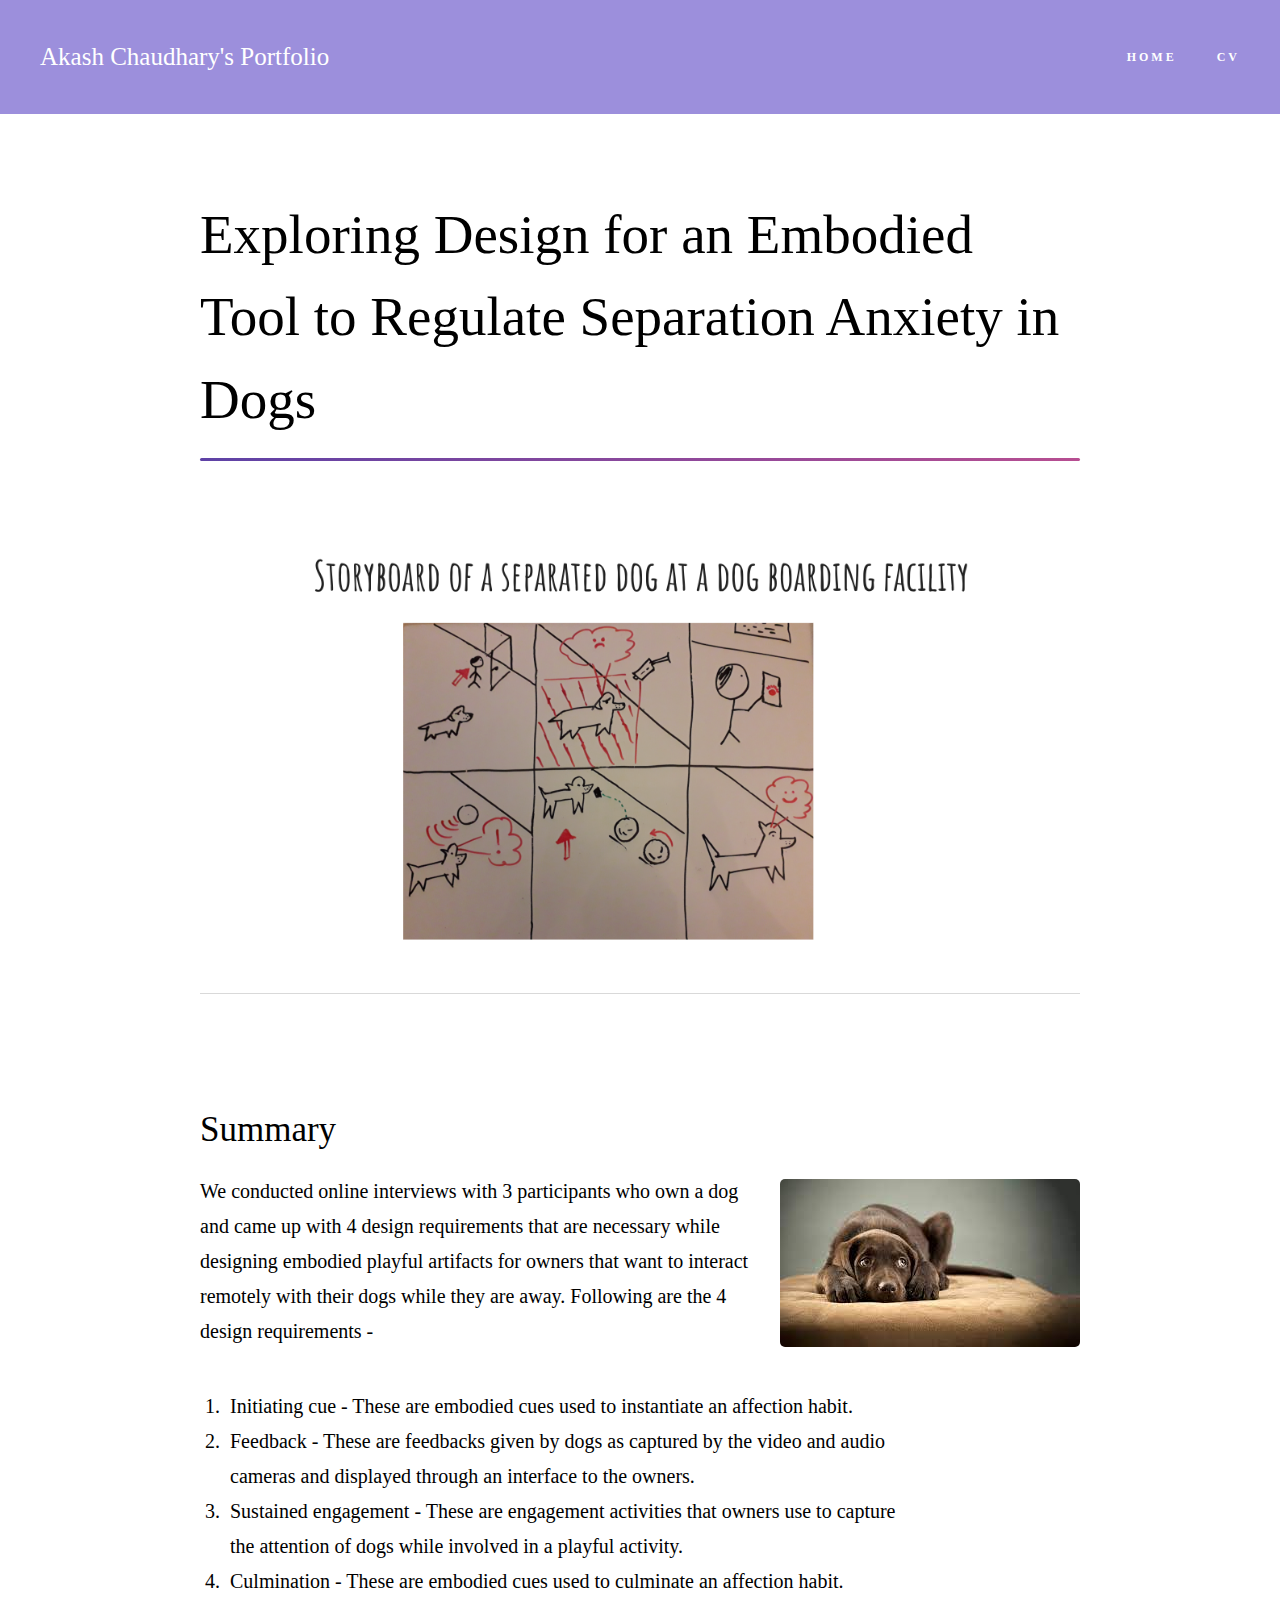
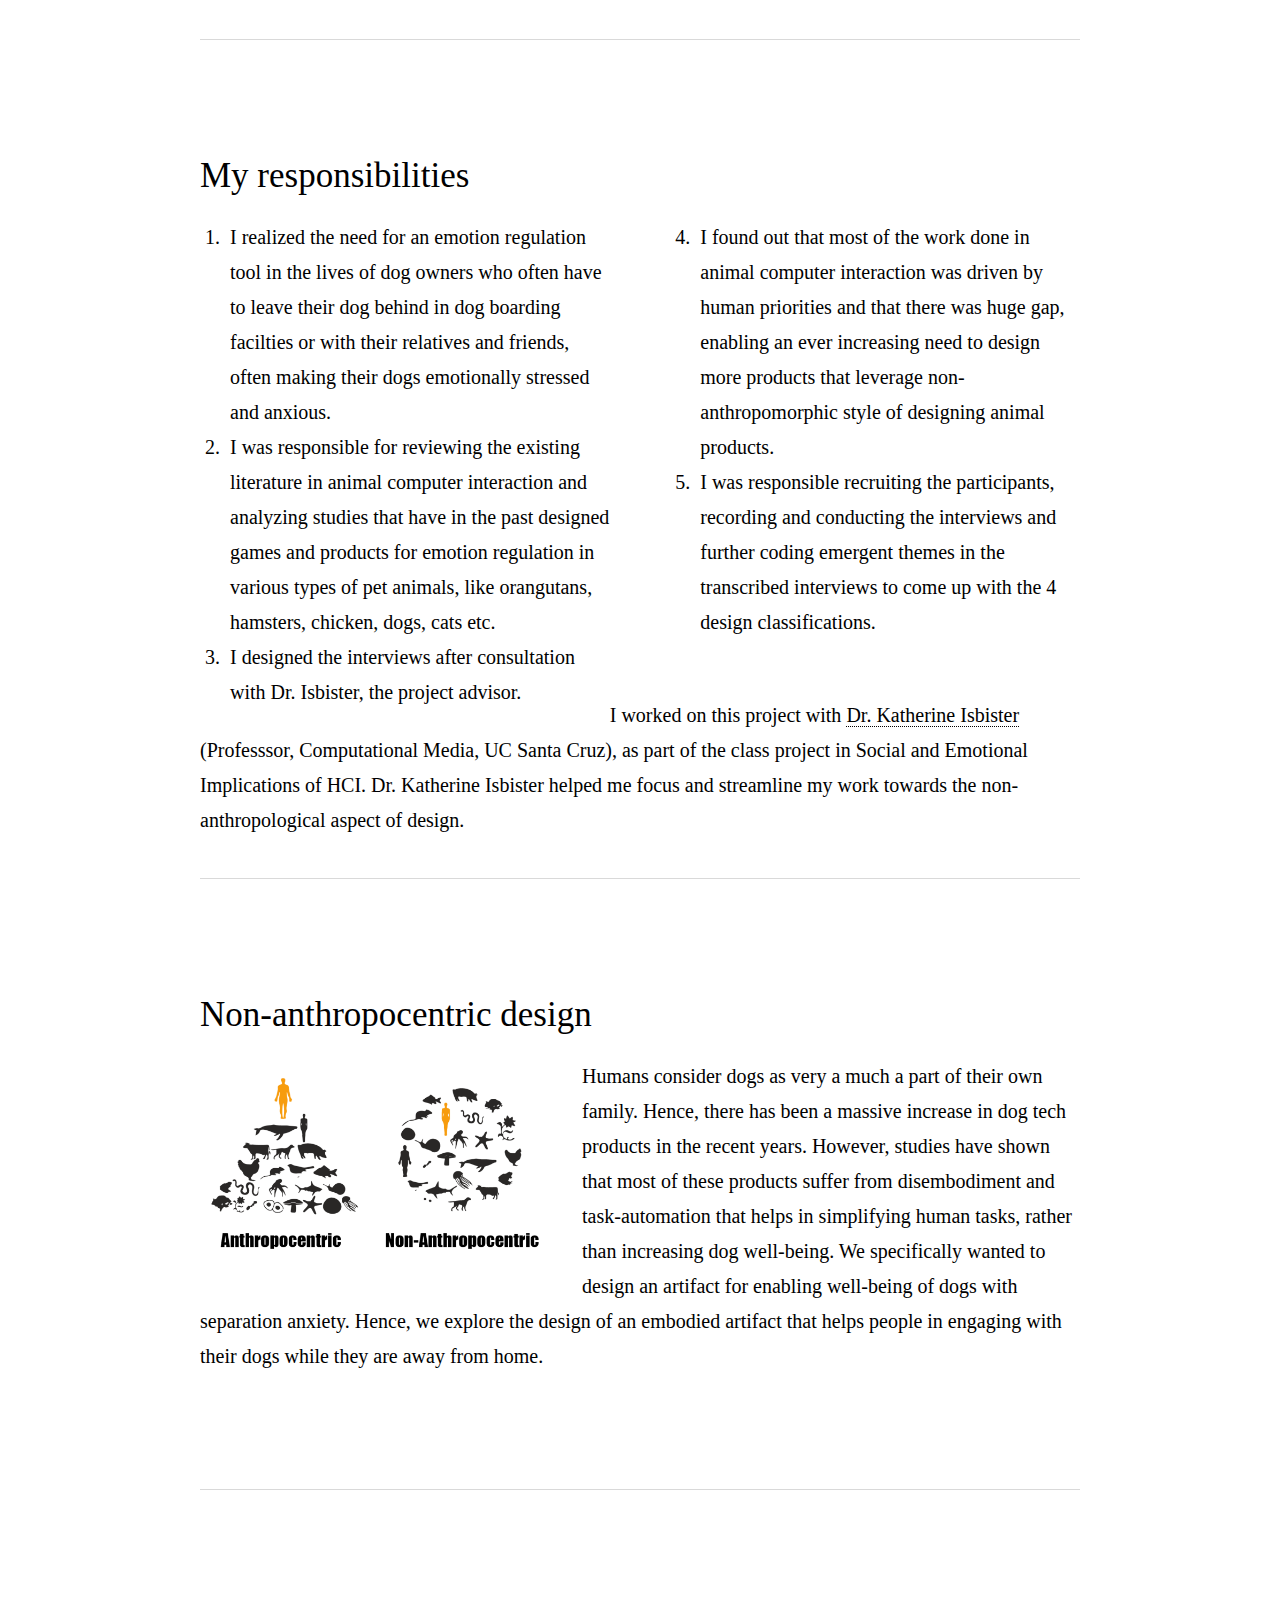
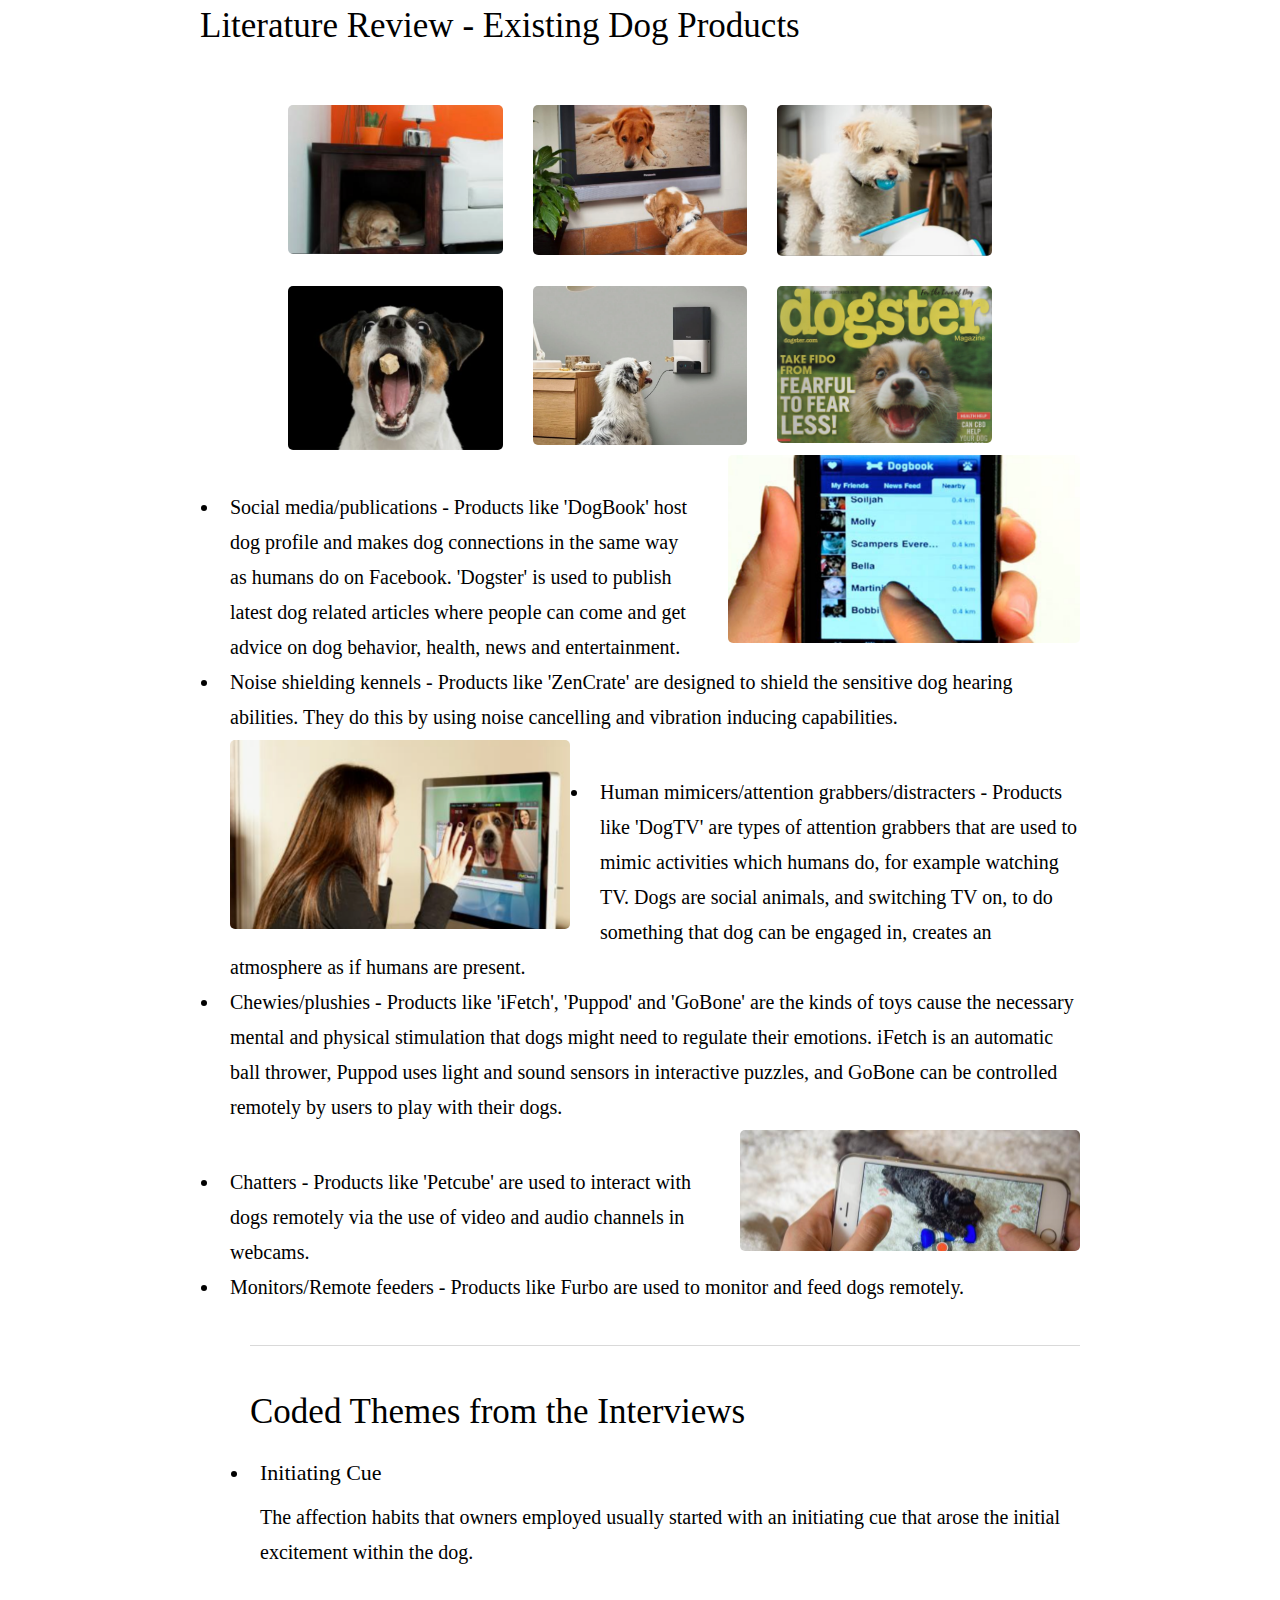
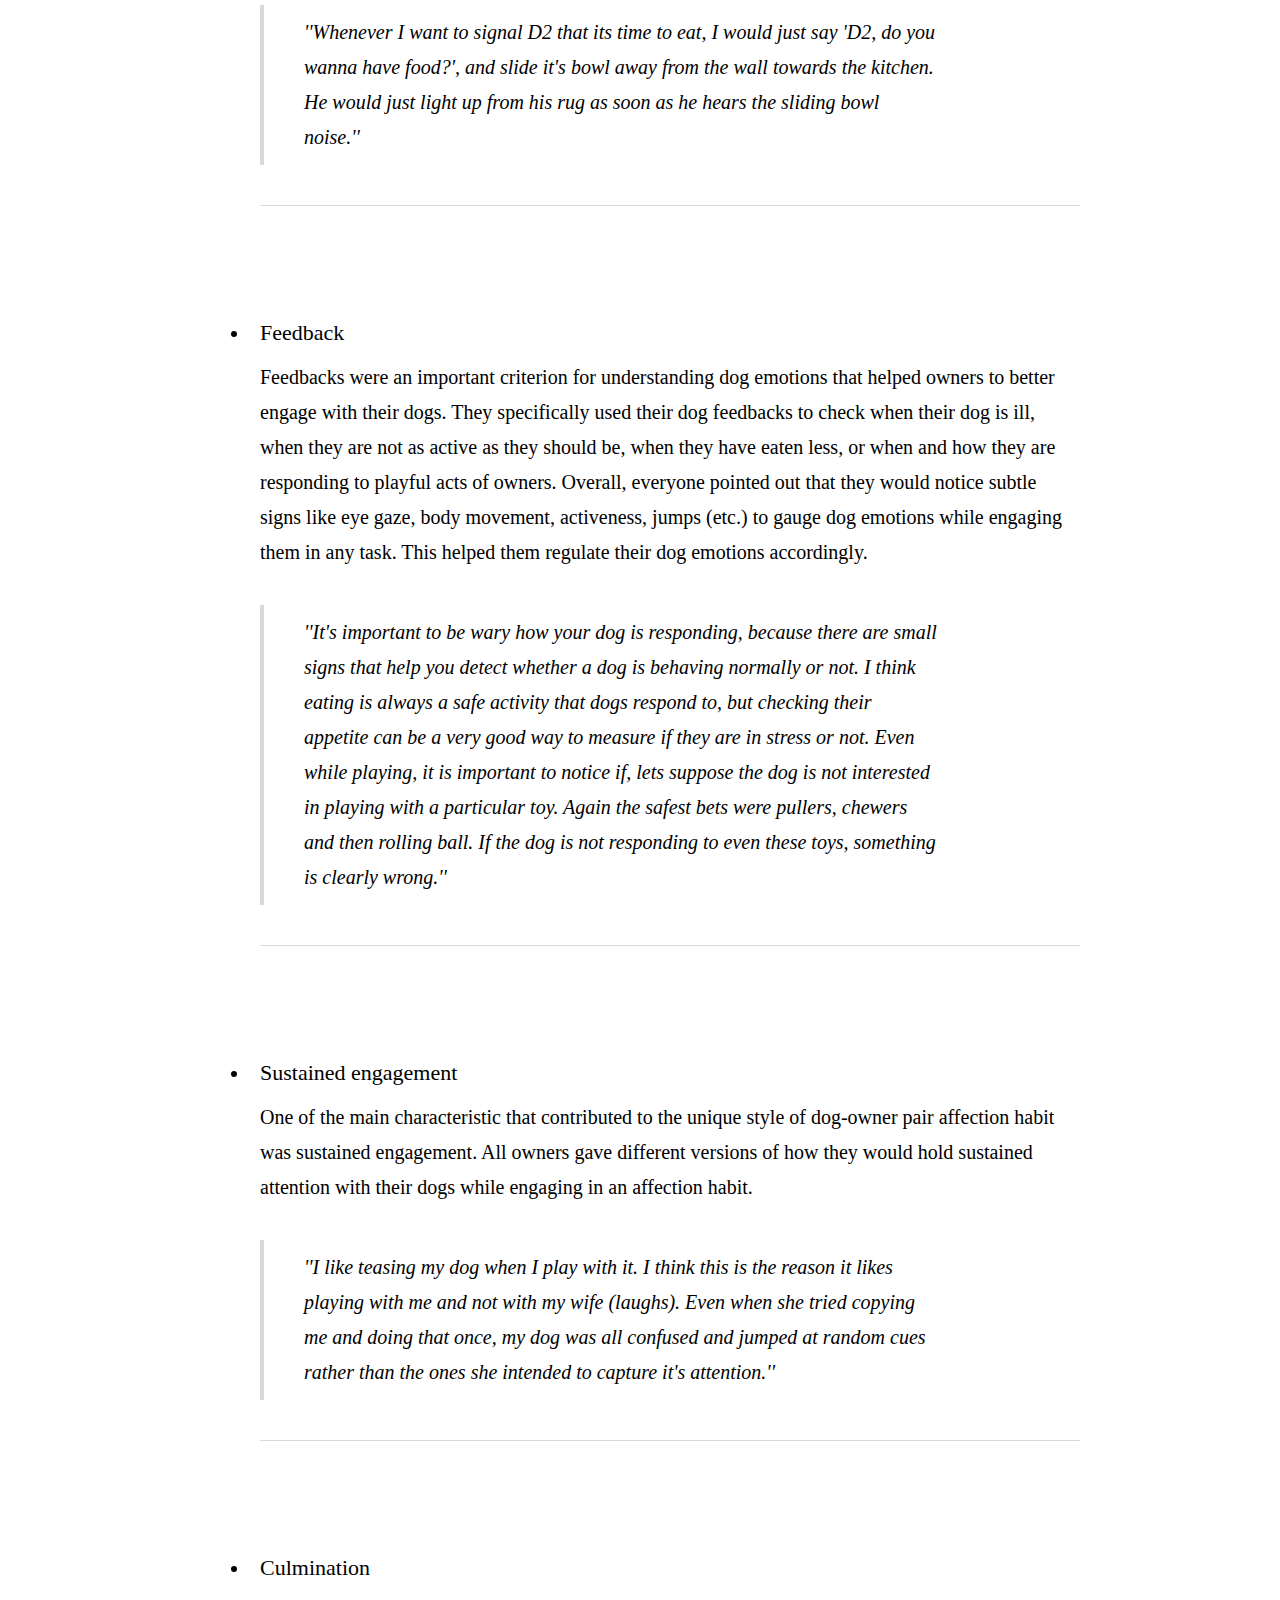
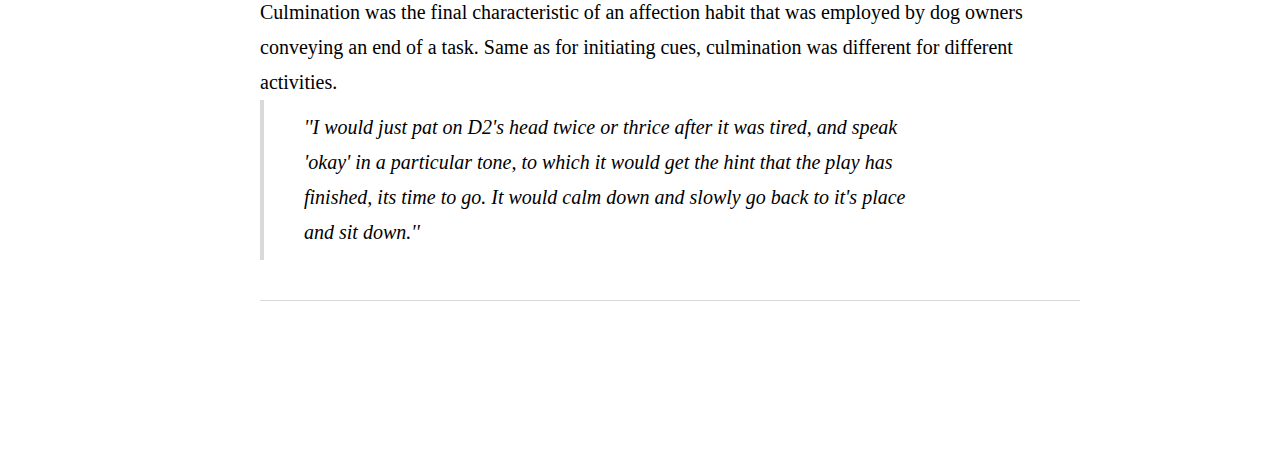
==== commit 4903fc4a: "dafdwafaw" ====
--- a/elements_dogs.html
+++ b/elements_dogs.html
@@ -16,7 +16,7 @@
 
 		<!-- Header -->
 			<header id="header">
-				<a href="index.html" class="title">Akash Chaudhary</a>
+				<a href="index.html" class="title">Akash Chaudhary's Portfolio</a>
 				<nav>
 					<ul>
 						<li><a href="index.html">Home</a></li>
@@ -29,7 +29,7 @@
 			<div id="wrapper">
 
 				<!-- Main -->
-					<section id="main" class="wrapper">
+					<section id="class_main" class="wrapper">
 						<div class="inner">
 							<h1 class="major">Exploring Design for an Embodied Tool to Regulate Separation Anxiety in Dogs</h1>
 
@@ -40,11 +40,11 @@
 
 							<!-- Image -->
 								<section>
-									<p style="color:rgba(255, 255, 255); font-size: 22px">Class project - Design for Emotion Regulation in Dogs</p>
-									<p style="wcolor:rgba(255, 255, 255, 0.55); font-size: 22px">Remote interaction with dogs</p>
+									<!-- <p style="color:rgba(255, 255, 255); font-size: 22px">Class project - Design for Emotion Regulation in Dogs</p> -->
+									<!-- <p style="color:rgba(255, 255, 255, 0.55); font-size: 22px">Remote interaction with dogs</p> -->
 									<div class="box alt">
 										<div class="row gtr-uniform">
-											<div class="col-12"><span class="image fit"><img src="images/storyboard.png" alt="" /></span></div>
+											<div style = "width: 80%; margin: auto" class="col-12"><span class="image fit"><img src="images/storyboard.png" alt="" /></span></div>
 										</div>
 									</div>
 									<hr/>
@@ -91,6 +91,7 @@
 									<br>
 									<br>
 									<br>
+									<br>
 									<p>
 									I worked on this project with <a href="https://www.katherineinterface.com/">Dr. Katherine Isbister</a> (Professsor, Computational Media, UC Santa Cruz), as part of the class project in Social and Emotional Implications of HCI. Dr. Katherine Isbister helped me focus and streamline my work towards the non-anthropological aspect of design.
 									</p>
@@ -100,14 +101,14 @@
 									<br>
 
 
-									<h2>Non-anthropocentric app</h2>
+									<h2>Non-anthropocentric design</h2>
 									<p><span class="image left"><img src="images/non_anthropocentric.png" alt="" /></span>Humans consider dogs as very a much a part of their own family. Hence, there has been a massive increase in dog tech products in the recent years. However, studies have shown that most of these products suffer from disembodiment and task-automation that helps in simplifying human tasks, rather than increasing dog well-being. We specifically wanted to design an artifact for enabling well-being of dogs with separation anxiety. Hence, we explore the design of an embodied artifact that helps people in engaging with their dogs while they are away from home.</p>
 									<br>
 									<hr />
 									<br>
 									<br>
 									
-									<h2>Existing Dog Products</h2>
+									<h2>Literature Review - Existing Dog Products</h2>
 									<br>
 									<!-- <div class="box alt">
 										<div class="row gtr-uniform">
@@ -117,8 +118,10 @@
 									<div class="col-4"><span class="image fit"><img src="images/derbii2.png" alt="" /></span></div>
 										<div class="col-4"><span class="image fit"><img src="images/derbii4.jpg" alt="" /></span></div>
 										<div class="col-4"><span class="image fit"><img src="images/derbii6.png" alt="" /></span></div> -->
+
 									<div class="inner">
-										<span class="image fit"><img src="images/dog9.png" alt="" /></span>
+										<div style = "width: 80%; margin: auto" class="col-12">
+										<!-- <span class="image fit"><img src="images/dog9.png" alt="" /></span> -->
 										<div class="row gtr-uniform">
 										<div class="col-4"><span class="image fit"><img src="images/dog2.png" alt="" /></span></div>
 										<div class="col-4"><span class="image fit"><img src="images/dog3.png" alt="" /></span></div>
@@ -126,6 +129,7 @@
 										<div class="col-4"><span class="image fit"><img src="images/dog8'.png" alt="" /></span></div>
 										<div class="col-4"><span class="image fit"><img src="images/dog10'.png" alt="" /></span></div>
 										<div class="col-4"><span class="image fit"><img src="images/dog11'.png" alt="" /></span></div>
+										</div>
 									</div>
 									<p><span class="image right"><img src="images/dog1'.png" style="background-color:white" alt="" /></span>
 									<ul>
@@ -140,17 +144,17 @@
 									<ul/>
 									</p>
 									<hr />
-
-									<h2>Open-ended interviews</h2>
-									<!-- <div class="box alt">
+<!-- 
+									<h2>Interviews</h2>
+									<div class="box alt">
 										<div class="row gtr-uniform">
 											<div class="col-12"><span class="image fit"><img src="images/Aug15Fig3.png" style="background-color:white" alt="" /></span></div>
 										</div>
-									</div> -->
-									<p>We conducted open-ended interviews with 3 pet owners to get insights on the affection habits of dog owners when they are in physical presence with their dogs. Through these formative interviews, we formalized important aspects of embodied design that need to incorporated in dog toy design to relieve separation anxiety in dogs when left alone. We started the interviews by asking general information from dog owners (participants) about their pet dogs. This included information like dog name, their breed, gender and age. We then progressed to ask stories behind how they adopted their dogs, and how was it was like when they were young. Talking about their dog's behavior when they were puppies acted as an ice-breaker and made the dog owners reveal cute stories and often made them laugh. This made them comfortable and primed them for the remaining interview process to answer following questions with much more details. We asked them open-ended questions that tried revealing their relationships with their dogs. These included the expectations that the pair had with each other, how they showed affection towards each other, and how and when the owners regulated their dog emotions (etc). Participants were also encouraged to share memorable experiences with their dogs. They were prompted with filler word cues like "hmm", "right" (etc.) to encourage them to reveal as much details as possible to get information of incisive affection habits that the owner-pet pair shared.</p>
-									<hr />
-
-									<h2>Design classifications and their implications</h2>
+									</div>
+									<p>Through formative interviews, I formalized important aspects of embodied design that should be incorporated in dog toy design to relieve separation anxiety in dogs when left alone.</p>
+									<hr /> -->
+
+									<h2>Coded Themes from the Interviews</h2>
 									<!-- <div class="box alt">
 										<div class="row gtr-uniform">
 											<div class="col-12"><span class="image fit"><img src="images/more pics/interact (1) (1).jpg" style="background-color:white" alt="" /></span></div>
@@ -164,7 +168,7 @@
 
 										<section>
 									
-										<h3>Quote</h3>
+			
 										<blockquote style="width:680px">''Whenever I want to signal D2 that its time to eat, I would just say 'D2, do you wanna have food?', and slide it's bowl away from the wall towards the kitchen. He would just light up from his rug as soon as he hears the sliding bowl noise.''</blockquote>
 										
 								
@@ -172,37 +176,24 @@
 										</section>
 
 
-										These initiating cues were different for different activities. 
-										<br>
-										<br>
-
-										<section>
-									
-										<h3>Quote</h3>
-										<blockquote style="width:680px">''I like to clap multiple times whenever it's time for a walk in the garden, and then call his name in an upbeat way. If at times it didn't work I would just swing it's red rope in front of him and he would straightaway get up for a walk.''</blockquote>
-										
-										
-										</section>
-
-										
-										<h3>Implications for design</h3> Audio effects and voice cues, used to mimic sound effects, tone signalling, and name calling can be used as effective initiating cues to prime the dog for an incoming activity that resembles the way their owner initiate activities for them. This also complements the theoretical model of Dr Gregory Burns which argues that dogs can be primed with fake stimulus to enable them to perform a task and thereby regulate emotions in them. However, this can get misused as it tends to be an anthropomorphic way of making dogs do things, irrespective of their actual need. Hence, we need precise feedback inputs of when to initiate and culminate such tasks so that they are ethically grounded in dog welfare and not result in task-based automation of dog to-do habits. This leads us to our next theme called "Feedback".
+										
 										<hr/>
 										<br/>
 										<br/>
 
-										<li><h3>Feedback</h3> Feedbacks were an important criterion for understanding dog emotions that helped owners to better engage with their dogs. They specifically used their dog feedbacks to check when their dog is ill, when they are not as active as they should be, when they have eaten less, or when and how they are responding to playful acts of owners.
-										<br>
-										<br>
-
-										<section>
-										<h3>Quote</h3>
+										<li><h3>Feedback</h3> Feedbacks were an important criterion for understanding dog emotions that helped owners to better engage with their dogs. They specifically used their dog feedbacks to check when their dog is ill, when they are not as active as they should be, when they have eaten less, or when and how they are responding to playful acts of owners. Overall, everyone pointed out that they would notice subtle signs like eye gaze, body movement, activeness, jumps (etc.) to gauge dog emotions while engaging them in any task. This helped them regulate their dog emotions accordingly.
+										<br>
+										<br>
+
+										<section>
+									
 										<blockquote style="width:680px">''It's important to be wary how your dog is responding, because there are small signs that help you detect whether a dog is behaving normally or not. I think eating is always a safe activity that dogs respond to, but checking their appetite can be a very good way to measure if they are in stress or not. Even while playing, it is important to notice if, lets suppose the dog is not interested in playing with a particular toy. Again the safest bets were pullers, chewers and then rolling ball. If the dog is not responding to even these toys, something is clearly wrong.''</blockquote>
 										
 										</section>
 
 
 
-										Overall, everyone pointed out that they would notice subtle signs like eye gaze, body movement, activeness, jumps (etc.) to gauge dog emotions while engaging them in any task. This helped them regulate their dog emotions accordingly.
+										<!-- Overall, everyone pointed out that they would notice subtle signs like eye gaze, body movement, activeness, jumps (etc.) to gauge dog emotions while engaging them in any task. This helped them regulate their dog emotions accordingly.
 										<br>
 										<br>
 
@@ -214,36 +205,36 @@
 
 										<section>
 										<h3>Quote</h3>
-										<blockquote style="width:680px">''D1 would wag its tail whenever excited. Even if seated on the floor, the tail was a good way to distinguish whether she is interested in a particular task or not. The feedback cues were helpful for me  better gauge their emotional responses and introduce the task as and when they wanted.''</blockquote>
-										
-										</section>
-
-										<h3>Implications for design</h3> The dog owner is the best judge for judging when and how to regulate dog emotions. Hence, there needs to be a pet cam with a close up view of the dog from multiple angles, and an inherent mic that captures their subtle sounds for owners to figure out dog's feedbacks when regulating their emotions remotely. Further, there are opportunities to embed temperature trackers and heart beat detectors in dog jackets that can act as secondary source of information.
+										<blockquote style="width:680px">''D1 would wag its tail whenever excited. Even if seated on the floor, the tail was a good way to distinguish whether she is interested in a particular task or not. The feedback cues were helpful for me  better gauge their emotional responses and introduce the task as and when they wanted.''</blockquote> 
+										
+										</section>-->
+
+										<!-- <h3>Implications for design</h3> The dog owner is the best judge for judging when and how to regulate dog emotions. Hence, there needs to be a pet cam with a close up view of the dog from multiple angles, and an inherent mic that captures their subtle sounds for owners to figure out dog's feedbacks when regulating their emotions remotely. Further, there are opportunities to embed temperature trackers and heart beat detectors in dog jackets that can act as secondary source of information. -->
 										<hr/>
 										<br/>
 										<br/>
 
-										<li><h3>Sustained engagement</h3>One of the main characteristic that contributed to the unique style of dog-owner pair affection habit was sustained engagement.
-										<br>
-										<br>
-
-										<section>
-										<h3>Quote</h3>
+										<li><h3>Sustained engagement</h3>One of the main characteristic that contributed to the unique style of dog-owner pair affection habit was sustained engagement. All owners gave different versions of how they would hold sustained attention with their dogs while engaging in an affection habit. 
+										<br>
+										<br>
+
+										<section>
+										
 										<blockquote style="width:680px">''I like teasing my dog when I play with it. I think this is the reason it likes playing with me and not with my wife (laughs). Even when she tried copying me and doing that once, my dog was all confused and jumped at random cues rather than the ones she intended to capture it's attention.''</blockquote>
 										
 										</section>
 
-										All owners gave different versions of how they would hold sustained attention with their dogs while engaging in an affection habit. 
-										<br>
-										<br>
-
-										<section>
-										<h3>Quote</h3>
-										<blockquote style="width:680px">''I like goofing around with my dog while it plays with the rope puller. I would take it to a height, and it would watch me lower it slowly and as soon as it would try to jump and hold it with it's mouth, I would raise it again. Finally, it would catch it when I would think the right moment to lower for it to pull the rope.''</blockquote>
-										
-										</section>
-										
-										<section>
+										<!-- All owners gave different versions of how they would hold sustained attention with their dogs while engaging in an affection habit. 
+										<br>
+										<br>
+
+										<section>
+										<h3>Quote</h3>
+										<blockquote style="width:680px">''I like goofing around with my dog while it plays with the rope puller. I would take it to a height, and it would watch me lower it slowly and as soon as it would try to jump and hold it with it's mouth, I would raise it again. Finally, it would catch it when I would think the right moment to lower for it to pull the rope.''</blockquote> 
+										
+										</section>-->
+										
+										<!-- <section>
 										<h3>Quote</h3>
 										<blockquote style="width:680px">''If the dog responds well to your cues, then it makes sense to play around with it. I like to successively play around with it more as I see increase in its excitement levels.''</blockquote>
 										
@@ -255,21 +246,21 @@
 										
 										</section>
 
-										<h3 style="width:680px">Implications for design</h3> There is a need for attention grabbers in dog toy design, but there need to be levels of engagement which need to be regulated by dog owners when away from their dogs. These attention grabbers could be rolling ball, screen attention, owner voice, claps, music and many more aspects coupled with holding times of when to increase, decrease or stop the engagement. Again, owners are the best judges of modulating these attention holders, and there need to be video and audio channels of feedback for clarity to owners remotely.
+										<h3 style="width:680px">Implications for design</h3> There is a need for attention grabbers in dog toy design, but there need to be levels of engagement which need to be regulated by dog owners when away from their dogs. These attention grabbers could be rolling ball, screen attention, owner voice, claps, music and many more aspects coupled with holding times of when to increase, decrease or stop the engagement. Again, owners are the best judges of modulating these attention holders, and there need to be video and audio channels of feedback for clarity to owners remotely. -->
 										<hr/>
 										<br/>
 										<br/>
 
 										<li><h3>Culmination</h3>
-										Culmination was the final characteristic of an affection habit that was employed by dog owners conveying an end of a task.
-
-										<section>
-										<h3>Quote</h3>
+										Culmination was the final characteristic of an affection habit that was employed by dog owners conveying an end of a task. Same as for initiating cues, culmination was different for different activities. 
+
+										<section>
+										
 										<blockquote style="width:680px">''I would just pat on D2's head twice or thrice after it was tired, and speak 'okay' in a particular tone, to which it would get the hint that the play has finished, its time to go. It would calm down and slowly go back to it's place and sit down.''</blockquote>
 										
 										</section>
 
-										Same as for initiating cues, culmination was different for different activities. 
+										<!-- Same as for initiating cues, culmination was different for different activities. 
 
 										<section>
 										<h3>Quote</h3>
@@ -277,30 +268,30 @@
 										
 										</section>
 
-										<h3>Implications for design</h3>Different voice cues of owners can be embodied signalling levels of disengagement with the dog displaying the urgency of the situation. Further, there can be extensions of hands mimicing, head pats or body rubs on dogs that can mimic an end to an activity which the dog is used to.
+										<h3>Implications for design</h3>Different voice cues of owners can be embodied signalling levels of disengagement with the dog displaying the urgency of the situation. Further, there can be extensions of hands mimicing, head pats or body rubs on dogs that can mimic an end to an activity which the dog is used to. -->
 										<hr />
 										<br/>
 									<ol/>
 									</p>
 									
 
-									<h2>Multi-interface system embodied design</h2>
-									<!-- <div class="box alt">
+									<!-- <h2>Multi-interface system embodied design</h2>
+									<div class="box alt">
 										<div class="row gtr-uniform">
 											<div class="col-12"><span class="image fit"><img src="images/representationStudyOptions.png" alt="" /></span></div>
 										</div>
-									</div> -->
-									<p>We formulate the four features, namely, inititating cue, feedback, sustained engagement and culmination, which are essential while designing an embodied artifact for regulating separation anxiety in dogs. This requires multiple interface for engagement of both dogs and owners separately. While the interface helps owners initiate, monitor and culminate artifact actions, the dog interface helps them engage in activities through embodied cues from remotely regulated artifact.</p>
+									</div>
+									<p>We formulate the four features, namely, inititating cue, feedback, sustained engagement and culmination, which are essential while designing an embodied artifact for regulating separation anxiety in dogs. This requires multiple interface for engagement of both dogs and owners separately. While the interface helps owners initiate, monitor and culminate artifact actions, the dog interface helps them engage in activities through embodied cues from remotely regulated artifact.</p> -->
 
 								</section>
 
-								<section>
+								<!-- <section>
 									
 									<hr />
 
 									
 
-								</section>
+								</section> -->
 
 						</div>
 					</section>
--- a/assets/css/main.css
+++ b/assets/css/main.css
@@ -98,7 +98,10 @@
 	}
 
 	body {
-		background: #312450;
+		/*background: #312450;*/
+		/*background: rgba(115,82,194,1.00);*/
+		/*background: rgb(171,148,228);*/
+		background:  rgb(156,143,220);
 	}
 
 		body.is-preload *, body.is-preload *:before, body.is-preload *:after {
@@ -112,20 +115,31 @@
 			transition: none !important;
 		}
 
+@font-face {
+    font-family: 'Poppins';
+    src: url('assets/webfonts/Poppins-Thin.woff') format('woff'), /* Chrome 6+, Firefox 3.6+, IE 9+, Safari 5.1+ */
+         url('assets/webfonts/Poppins-Thin.ttf') format('truetype'); /* Chrome 4+, Firefox 3.5, Opera 10+, Safari 3—5 */
+}  
+
 /* Type */
 
 	body, input, select, textarea {
-		color: rgba(255, 255, 255, 0.55);
-		font-family: Arial, Helvetica, sans-serif;
+		/*color: rgba(255, 255, 255, 0.55);*/
+		color: rgba(0,0,0);
+		/*font-family: Arial, Helvetica, sans-serif;*/
+		font-family: Poppins;
 		font-size: 16.5pt;
+		/*font-size: 28.5pt;*/
 		font-weight: normal;
 		line-height: 1.75;
+		width: 100%;
 	}
 
 		@media screen and (max-width: 1680px) {
 
 			body, input, select, textarea {
-				font-size: 13pt;
+				/*font-size: 13pt;*/
+				font-size: 16pt;
 			}
 
 		}
@@ -133,7 +147,8 @@
 		@media screen and (max-width: 1280px) {
 
 			body, input, select, textarea {
-				font-size: 12pt;
+				/*font-size: 12pt;*/
+				font-size: 15pt;
 			}
 
 		}
@@ -141,7 +156,8 @@
 		@media screen and (max-width: 360px) {
 
 			body, input, select, textarea {
-				font-size: 11pt;
+				/*font-size: 11pt;*/
+				font-size: 14pt;
 			}
 
 		}
@@ -151,18 +167,21 @@
 		-webkit-transition: color 0.2s ease, border-bottom-color 0.2s ease;
 		-ms-transition: color 0.2s ease, border-bottom-color 0.2s ease;
 		transition: color 0.2s ease, border-bottom-color 0.2s ease;
-		border-bottom: dotted 1px rgba(255, 255, 255, 0.35);
-		color: inherit;
+		border-bottom: dotted 1px rgba(0,0,0);
+		color: rgb(0,0,0);
+		/*color: rgba(0, 0, 0,0.55);*/
 		text-decoration: none;
 	}
 
 		a:hover {
 			border-bottom-color: transparent;
-			color: #ffffff;
-		}
+			/*color: #ffffff;
+			color: #0000008c;*/
+			color: rgb(0,0,255);
+			}
 
 	strong, b {
-		color: #ffffff;
+		/*color: #ffffff;*/
 		font-weight: bold;
 	}
 
@@ -176,7 +195,8 @@
 
 	h1, h2, h3, h4, h5, h6 {
 		color: #ffffff;
-		font-weight: bold;
+		color: rgb(0,0,0);
+		font-weight: normal;
 		line-height: 1.5;
 		margin: 0 0 0.5em 0;
 	}
@@ -275,7 +295,7 @@
 	}
 
 	blockquote {
-		border-left: solid 4px rgba(255, 255, 255, 0.15);
+		border-left: solid 4px rgba(0,0,0, 0.15);
 		font-style: italic;
 		margin: 0 0 2em 0;
 		padding: 0.5em 0 0.5em 2em;
@@ -284,7 +304,7 @@
 	code {
 		background: rgba(255, 255, 255, 0.05);
 		border-radius: 0.25em;
-		border: solid 1px rgba(255, 255, 255, 0.15);
+		border: solid 1px rgba(0,0,0, 0.15);
 		font-family: "Courier New", monospace;
 		font-size: 0.9em;
 		margin: 0 0.25em;
@@ -300,14 +320,14 @@
 
 		pre code {
 			display: block;
-			line-height: 1.75em;
+			line-height: .30em;
 			padding: 1em 1.5em;
 			overflow-x: auto;
 		}
 
 	hr {
 		border: 0;
-		border-bottom: solid 1px rgba(255, 255, 255, 0.15);
+		border-bottom: solid 1px rgba(0,0,0, 0.15);
 		margin: 2em 0;
 	}
 
@@ -1831,7 +1851,8 @@
 		-webkit-transition: border-color 0.2s ease;
 		-ms-transition: border-color 0.2s ease;
 		transition: border-color 0.2s ease;
-		background-color: transparent;
+		/*background-color: rgba(115,82,194,1.00);*/
+		background-color: rgb(156,143,220);
 		border: solid 1px !important;
 		border-color: rgba(255, 255, 255, 0.15) !important;
 		border-radius: 3em;
@@ -1945,7 +1966,7 @@
 		input[type="button"]:hover,
 		button:hover,
 		.button:hover {
-			border-color: rgba(255, 255, 255, 0.55) !important;
+			border-color: rgba(0,0,0) !important;
 		}
 
 			input[type="submit"]:hover:after,
@@ -1953,7 +1974,9 @@
 			input[type="button"]:hover:after,
 			button:hover:after,
 			.button:hover:after {
-				opacity: 0.05;
+				background-color: rgba(65, 41, 128);
+				/*background-color: rgba(52,32,102);*/
+				opacity: 0.15;
 				-moz-transform: scale(1);
 				-webkit-transform: scale(1);
 				-ms-transform: scale(1);
@@ -1966,6 +1989,7 @@
 			button:hover:active,
 			.button:hover:active {
 				border-color: #ffffff !important;
+				cursor: wait;
 			}
 
 				input[type="submit"]:hover:active:after,
@@ -2665,6 +2689,11 @@
 			margin-left: 2em;
 		}
 
+ul.action1{
+	list-style: none;
+}
+
+
 /* Actions */
 
 	ul.actions {
@@ -3145,13 +3174,13 @@
 	}
 
 		table tbody tr {
-			border: solid 1px rgba(255, 255, 255, 0.15);
+			border: solid 1px rgba(0, 0, 0, 0.15);
 			border-left: 0;
 			border-right: 0;
 		}
 
 			table tbody tr:nth-child(2n + 1) {
-				background-color: rgba(255, 255, 255, 0.05);
+				background-color: rgba(0, 0, 0, 0.05);
 			}
 
 		table td {
@@ -3159,7 +3188,8 @@
 		}
 
 		table th {
-			color: #ffffff;
+			/*color: #ffffff;*/
+			color: rgb(0,0,0);
 			font-size: 1em;
 			font-weight: bold;
 			padding: 0 0.75em 0.75em 0.75em;
@@ -3235,6 +3265,47 @@
 				}
 
 			}
+
+		\\inner1
+
+		.wrapper {
+		position: relative;
+	}
+
+		.wrapper > .inner1 {
+			padding: 5em 5em 3em 5em ;
+			max-width: 100%;
+			width: 75em;
+		}
+
+			@media screen and (max-width: 1680px) {
+
+				.wrapper > .inner1 {
+					padding: 4em 4em 2em 4em ;
+				}
+
+			}
+
+			@media screen and (max-width: 1280px) {
+
+				.wrapper > .inner1 {
+					width: 100%;
+				}
+
+			}
+
+			@media screen and (max-width: 736px) {
+
+				.wrapper > .inner1 {
+					padding: 3em 2em 1em 2em ;
+				}
+
+			}
+
+
+		\\inner1
+
+
 
 		.wrapper.alt {
 			background-color: #261c3e;
@@ -3321,6 +3392,8 @@
 			opacity: 1.0;
 		}
 
+
+
 		.wrapper.fade-up.inactive > .inner,
 		body.is-preload .wrapper.fade-up > .inner {
 			opacity: 0;
@@ -3329,6 +3402,8 @@
 			-ms-transform: translateY(1em);
 			transform: translateY(1em);
 		}
+
+
 
 		.wrapper.fade-down > .inner {
 			-moz-transform: translateY(0);
@@ -3371,7 +3446,10 @@
 		display: -webkit-flex;
 		display: -ms-flex;
 		display: flex;
-		background-color: #5e42a6;
+		/*background-color: #5e42a6;*/
+		/*background-color: rgba(115,82,194,1.00);*/
+		/*background: rgb(171,148,228);*/
+		background:  rgb(156,143,220);
 		cursor: default;
 		padding: 1.75em 2em;
 	}
@@ -3379,10 +3457,20 @@
 		#header > .title {
 			border: 0;
 			color: #ffffff;
+			/*color: rgb(0,0,0);*/
+			/*color: rgb(0,0,0);*/
 			display: block;
 			font-size: 1.25em;
-			font-weight: bold;
-		}
+			font-weight: normal;
+		}
+
+		#header > a:hover {
+							/*color: rgba(255, 255, 255, 0.55);*/
+							/*color: rgba(255, 255, 255, 0.55);*/
+							/*color: rgb(100,149,237);*/
+							color: rgb(0,0,255);
+							
+						}
 
 		#header > nav {
 			-moz-flex: 1;
@@ -3410,7 +3498,8 @@
 
 					#header > nav > ul > li a {
 						border: 0;
-						color: rgba(255, 255, 255, 0.35);
+						/*color: rgba(255, 255, 255, 0.35);*/
+						color: rgba(255, 255, 255);
 						display: inline-block;
 						font-size: 0.6em;
 						font-weight: bold;
@@ -3419,11 +3508,15 @@
 					}
 
 						#header > nav > ul > li a:hover {
-							color: rgba(255, 255, 255, 0.55);
+							/*color: rgba(255, 255, 255, 0.55);*/
+							/*color: rgba(255, 255, 255, 0.55);*/
+							color: rgb(0,0,255);
+							
 						}
 
 						#header > nav > ul > li a.active {
-							color: #ffffff;
+							/*color: #ffffff;*/
+							color: rgb(0,0,0);
 						}
 
 		@media screen and (max-width: 736px) {
@@ -3525,7 +3618,11 @@
 
 	#sidebar {
 		padding: 2.5em 2.5em 0.5em 2.5em ;
-		background: #312450;
+		/*background: #312450;*/
+		/*background: rgba(115,82,194,1.00);*/
+		/*background: #bf94e4;*/
+		/*background: rgb(171,148,228);*/
+		background: rgb(156,143,220);
 		cursor: default;
 		height: 100vh;
 		left: 0;
@@ -3738,7 +3835,8 @@
 			-ms-transition: color 0.2s ease;
 			transition: color 0.2s ease;
 			border: 0;
-			color: rgba(255, 255, 255, 0.35);
+			/*color: rgba(255, 255, 255, 0.35);*/
+			color: rgba(255,255,255);
 			display: block;
 			font-size: 0.6em;
 			font-weight: bold;
@@ -3778,11 +3876,13 @@
 			}
 
 			#sidebar nav a:hover {
-				color: rgba(255, 255, 255, 0.55);
+				/*color: rgba(255, 255, 255, 0.55);*/
+				color: rgb(0,0,255);
+				
 			}
 
 			#sidebar nav a.active {
-				color: #ffffff;
+				color: rgba(0, 0, 0);
 			}
 
 				#sidebar nav a.active:after {
@@ -3880,8 +3980,13 @@
 		background-repeat: no-repeat;
 		background-size: 100% 100%;
 		margin-left: 0px;
-		padding-left: 50px;
-		background-color: rgba(65, 41, 128);
+		padding-left: 120px;
+		padding-right: 120px;
+		/*background-color: rgba(65, 41, 128);*/
+		background-color: rgba(255, 255, 255);
+		/*color: rgba(0,0,0);*/
+		/*font-family: TimesNewRoman;*/
+		font-family:  Poppins;
 		
 	}
 
@@ -3928,29 +4033,99 @@
 	}*/
 
 	#two {
-		padding-left: 50px;
-		background-color: rgba(71, 50, 135);
-	}
-
-	#sonifi{
+		/*background-color: rgba(179,158,181);
+		background-color: rgb(205,191,206);*/
+		background-color: rgb(255,255,255,0.9);
+		
+	}
+
+
+	/*#sonifi{
 		background-color: rgba(88, 99, 189);
-	}
+	}*/
 
 	#derb{
 		background-color: rgba(115,82,194,1.00);
 	}
 
-	#prjct {
-		padding-left: 50px;
-	}
-
-	#wrk_exp {
-		padding-left: 50px;
-	}
+	#port_prjct {
+		padding-left: 120px;
+	}
+
+	#curr_prjct {
+		padding-left: 120px;
+	}
+
+	#class_prjct {
+		padding-left: 120px;
+	}
+
 
 	#three {
-		padding-left: 50px;
-		background-color: rgba(65, 41, 128);
+		padding-left: 120px;
+		padding-right:  120px;
+		/*background-color: rgba(65, 41, 128);*/
+		background-color: rgba(255, 255, 255);
+		/*color: rgba(0,0,0);*/
+	}
+
+	#one{
+		/*background-color: #bf94e4;*/
+		background-color: rgb(255,255,255,0.9);
+		background-color: #d7e4fa
+		/*background-color: rgb(100,149,237);*/
+		/*color: rgba(0,0,0);*/
+		
+	}
+
+	/*#four{
+		background-color: #bf94e4;
+		background-color: rgb(255,255,255,0.9);
+		background-color: #6495ED;
+		color: rgba(0,0,0);
+	}*/
+
+	
+	#main{
+		/*background-color: #6495ED;*/
+		background-color:  #ffffff;
+		padding-left: 120px;
+		padding-right: 120px;
+	}
+	
+
+	#class_main{
+		/*background-color: #6495ED;*/
+		background-color:  #ffffff;
+		padding-left: 120px;
+		padding-right: 120px;
+	}
+
+	
+	#within_one{
+		/*background-color: #bf94e4;*/ 
+		 /*rgb(191,148,228) = # bf94e4*/
+		/*background-color: rgb(100,149,237);*/
+		background-color: #c0d4f8
+	}
+
+	#within_onee{
+		/*background-color: rgb(191,148,228,0.9);*/
+		/*background-color: rgb(100,149,237,0.9);*/
+		background-color: #b0c9f6
+		/*cdddf9*/
+	}
+
+	/*#within_four{
+		background-color: rgb(100,149,237);
+	}
+	
+	#within_fourr{
+		background-color: rgb(100,149,237,0.9);
+	}*/
+
+	#within_two{
+		background-color: rgb(205,191,206); /* rgb(191,148,228) = # bf94e4*/
 	}
 
 	#footer{
@@ -3959,12 +4134,15 @@
 
 
 
+	/*.link{
+		color: #0000008c;
+	}*/
 
 .bg-imagee {
 
   /* Add the blur effect */
-  filter: blur(2px);
-  -webkit-filter: blur(2px);
+  filter: blur(4px);
+  -webkit-filter: blur(4px);
 
   /* Full height */
   height: 100%;
@@ -3977,18 +4155,42 @@
 
 /* Position text in the middle of the page/image */
 .bg-textt {
+	/*height: 28%;*/
+	height: 14.5vw;
   background-color: rgb(0,0,0); /* Fallback color */
-  background-color: rgba(0,0,0, 0.2); /* Black w/opacity/see-through */
+  background-color: rgba(0,0,0, 0.5); /* Black w/opacity/see-through */
+  /*font-size: 1em;*/
+  font-size: 1.5vw;
+  font-weight: normal;
   color: white;
-  font-weight: bold;
-  /*border: 3px solid #f1f1f1;*/
+  border: 3px solid #f1f1f1;
   position: absolute;
-  top: 50%;
+  top: 40vh;
   left: 50%;
   transform: translate(-50%, -50%);
   z-index: 2;
   width: 80%;
-  padding: 20px;
+ /* padding: 20px;*/
+  text-align: center;
+}
+
+.bg-texttv {
+	height: 14.5vw;
+	/*height: 7.5vw;*/
+  background-color: rgb(0,0,0); /* Fallback color */
+  background-color: rgba(0,0,0, 0.5); /* Black w/opacity/see-through */
+  /*font-size: 1em;*/
+  font-size: 1.5vw;
+  font-weight: normal;
+  color: white;
+  border: 3px solid #f1f1f1;
+  position: absolute;
+  top: 40vh;
+  left: 50%;
+  transform: translate(-50%, -50%);
+  z-index: 2;
+  width: 80%;
+ /* padding: 20px;*/
   text-align: center;
 }
 
@@ -4010,11 +4212,12 @@
 		-webkit-transition: border-color 0.2s ease;
 		-ms-transition: border-color 0.2s ease;
 		transition: border-color 0.2s ease;
-		background-color: transparent;
+		background-color: #bf94e4;
 		border: solid 1px !important;
-		border-color: rgba(255, 255, 255, 0.15) !important;
+		border-color: rgba(255,255,255) !important;
 		border-radius: 3em;
-		color: #ffffff !important;
+		/*color: #ffffff !important;*/
+		color: rgb(0,0,0);
 		cursor: default;
 		display: inline-block;
 		font-size: 0.6em;
@@ -4097,7 +4300,7 @@
 			color: #312450 !important;
 		}
 
-			input[type="submit"].primary:after,
+			/*input[type="submit"].primary:after,
 			input[type="reset"].primary:after,
 			input[type="button"].primary:after,
 			button.primary:after,
@@ -4117,17 +4320,17 @@
 			cursor: default;
 			opacity: 0.5;
 			pointer-events: none;
-		}
-
-		input[type="submit"]:hover,
+		}*/
+
+		/*input[type="submit"]:hover,
 		input[type="reset"]:hover,
 		input[type="button"]:hover,
 		button:hover,
 		.buttonn:hover {
 			border-color: rgba(255, 255, 255, 0.55) !important;
-		}
-
-			input[type="submit"]:hover:after,
+		}*/
+
+			/*input[type="submit"]:hover:after,
 			input[type="reset"]:hover:after,
 			input[type="button"]:hover:after,
 			button:hover:after,
@@ -4137,20 +4340,347 @@
 				-webkit-transform: scale(1);
 				-ms-transform: scale(1);
 				transform: scale(1);
-			}
-
-			input[type="submit"]:hover:active,
+			}*/
+
+			/*input[type="submit"]:hover:active,
 			input[type="reset"]:hover:active,
 			input[type="button"]:hover:active,
 			button:hover:active,
 			.buttonn:hover:active {
 				border-color: #ffffff !important;
-			}
-
-				input[type="submit"]:hover:active:after,
+			}*/
+
+				/*input[type="submit"]:hover:active:after,
 				input[type="reset"]:hover:active:after,
 				input[type="button"]:hover:active:after,
 				button:hover:active:after,
 				.buttonn:hover:active:after {
 					opacity: 0.1;
-				}
+				}*/
+
+/* Button2*/
+
+	input[type="submit"],
+	input[type="reset"],
+	input[type="button"],
+	button,
+	.button2 {
+		-moz-appearance: none;
+		-webkit-appearance: none;
+		-ms-appearance: none;
+		appearance: none;
+		-moz-transition: border-color 0.2s ease;
+		-webkit-transition: border-color 0.2s ease;
+		-ms-transition: border-color 0.2s ease;
+		transition: border-color 0.2s ease;
+		/*background-color: #bf94e4;*/
+		/*background-color: rgb(100,149,237);*/
+		background-color: #b0c9f6;
+		border: solid 1px !important;
+		border-color: rgba(255, 255, 255, 0.15) !important;
+		border-radius: 3em;
+		color: rgb(0,0,0) !important;
+		cursor: pointer;
+		display: inline-block;
+		font-size: 0.6em;
+		font-weight: bold;
+		height: calc(4.75em + 2px);
+		letter-spacing: 0.25em;
+		line-height: 4.75em;
+		outline: 0;
+		padding: 0 3.75em;
+		position: relative;
+		text-align: center;
+		text-decoration: none;
+		text-transform: uppercase;
+		white-space: nowrap;
+	}
+
+		input[type="submit"]:after,
+		input[type="reset"]:after,
+		input[type="button"]:after,
+		button:after,
+		.button2:after {
+			-moz-transform: scale(0.25);
+			-webkit-transform: scale(0.25);
+			-ms-transform: scale(0.25);
+			transform: scale(0.25);
+			pointer-events: none;
+			-moz-transition: opacity 0.2s ease, -moz-transform 0.2s ease;
+			-webkit-transition: opacity 0.2s ease, -webkit-transform 0.2s ease;
+			-ms-transition: opacity 0.2s ease, -ms-transform 0.2s ease;
+			transition: opacity 0.2s ease, transform 0.2s ease;
+			background: #ffffff;
+			border-radius: 3em;
+			content: '';
+			height: 100%;
+			left: 0;
+			opacity: 0;
+			position: absolute;
+			top: 0;
+			width: 100%;
+		}
+
+		input[type="submit"].icon:before,
+		input[type="reset"].icon:before,
+		input[type="button"].icon:before,
+		button.icon:before,
+		.button2.icon:before {
+			margin-right: 0.75em;
+		}
+
+		input[type="submit"].fit,
+		input[type="reset"].fit,
+		input[type="button"].fit,
+		button.fit,
+		.button2.fit {
+			width: 100%;
+		}
+
+		input[type="submit"].small,
+		input[type="reset"].small,
+		input[type="button"].small,
+		button.small,
+		.button2.small {
+			font-size: 0.4em;
+		}
+
+		input[type="submit"].large,
+		input[type="reset"].large,
+		input[type="button"].large,
+		button.large,
+		.button2.large {
+			font-size: 0.8em;
+		}
+
+		input[type="submit"].primary,
+		input[type="reset"].primary,
+		input[type="button"].primary,
+		button.primary,
+		.button2.primary {
+			background-color: #ffffff;
+			color: #312450 !important;
+		}
+
+			input[type="submit"].primary:after,
+			input[type="reset"].primary:after,
+			input[type="button"].primary:after,
+			button.primary:after,
+			.button2.primary:after {
+				display: none;
+			}
+
+		input[type="submit"].disabled, input[type="submit"]:disabled,
+		input[type="reset"].disabled,
+		input[type="reset"]:disabled,
+		input[type="button"].disabled,
+		input[type="button"]:disabled,
+		button.disabled,
+		button:disabled,
+		.button2.disabled,
+		.button2:disabled {
+			cursor: default;
+			opacity: 0.5;
+			pointer-events: none;
+		}
+
+		input[type="submit"]:hover,
+		input[type="reset"]:hover,
+		input[type="button"]:hover,
+		button:hover,
+		.button2:hover {
+			border-color: rgba(0,0,0) !important;
+		}
+
+			input[type="submit"]:hover:after,
+			input[type="reset"]:hover:after,
+			input[type="button"]:hover:after,
+			button:hover:after,
+			.button2:hover:after {
+				background-color: rgba(0,0,255);
+				opacity: 0.15;
+				-moz-transform: scale(1);
+				-webkit-transform: scale(1);
+				-ms-transform: scale(1);
+				transform: scale(1);
+			}
+
+			input[type="submit"]:hover:active,
+			input[type="reset"]:hover:active,
+			input[type="button"]:hover:active,
+			button:hover:active,
+			.button2:hover:active {
+				border-color: #ffffff !important;
+				cursor: s-resize;
+			}
+
+				input[type="submit"]:hover:active:after,
+				input[type="reset"]:hover:active:after,
+				input[type="button"]:hover:active:after,
+				button:hover:active:after,
+				.button2:hover:active:after {
+					opacity: 0.1;
+				}
+
+
+/* Button3 */
+
+	input[type="submit"],
+	input[type="reset"],
+	input[type="button"],
+	button,
+	.button3 {
+		-moz-appearance: none;
+		-webkit-appearance: none;
+		-ms-appearance: none;
+		appearance: textarea;
+		-moz-transition: border-color 0.2s ease;
+		-webkit-transition: border-color 0.2s ease;
+		-ms-transition: border-color 0.2s ease;*/
+		transition: border-color 0.2s ease;
+		/*background-color: #b39eb5;*/
+		/*background-color:rgb(191,148,228,0.9);*/
+		background-color:rgb(171,148,228);
+		/*border: solid 1px !important;*/
+		border: none;
+		border-color: #ffffff; !important;
+		border-radius: 3em;
+		color: rgb(0,0,0, 0.65) !important;
+		cursor: pointer;
+		display: inline-block;
+		font-size: 1em;
+		font-weight: normal;
+		/*height: calc(4.75em + 2px);*/
+		letter-spacing: 0.03em;
+		line-height: 2em;
+		/*padding: 0 3.75em;*/
+		position: relative;
+		text-align: center;
+		text-decoration: underline;
+		/*text-transform: uppercase;*/
+		white-space: nowrap;
+	}
+
+		input[type="submit"]:after,
+		input[type="reset"]:after,
+		input[type="button"]:after,
+		button:after,
+		.button3:after {
+			/*-moz-transform: scale(0.25);
+			-webkit-transform: scale(0.25);
+			-ms-transform: scale(0.25);
+			transform: scale(0.25);
+			pointer-events: none;
+			-moz-transition: opacity 0.2s ease, -moz-transform 0.2s ease;
+			-webkit-transition: opacity 0.2s ease, -webkit-transform 0.2s ease;
+			-ms-transition: opacity 0.2s ease, -ms-transform 0.2s ease;*/
+			transition: opacity 0.2s ease, transform 0.2s ease;
+			background: #ffffff;
+			border-radius: 3em;
+			content: '';
+			height: 100%;
+			left: 0;
+			opacity: 0;
+			position: absolute;
+			top: 0;
+			width: 100%;
+		}
+
+		input[type="submit"].icon:before,
+		input[type="reset"].icon:before,
+		input[type="button"].icon:before,
+		button.icon:before,
+		.button3.icon:before {
+			margin-right: 0.75em;
+		}
+
+		input[type="submit"].fit,
+		input[type="reset"].fit,
+		input[type="button"].fit,
+		button.fit,
+		.button3.fit {
+			width: 100%;
+		}
+
+		input[type="submit"].small,
+		input[type="reset"].small,
+		input[type="button"].small,
+		button.small,
+		.button3.small {
+			font-size: 0.4em;
+		}
+
+		input[type="submit"].large,
+		input[type="reset"].large,
+		input[type="button"].large,
+		button.large,
+		.button3.large {
+			font-size: 0.8em;
+		}
+
+		input[type="submit"].primary,
+		input[type="reset"].primary,
+		input[type="button"].primary,
+		button.primary,
+		.button3.primary {
+			background-color: #ffffff;
+			color: #312450 !important;
+		}
+
+			input[type="submit"].primary:after,
+			input[type="reset"].primary:after,
+			input[type="button"].primary:after,
+			button.primary:after,
+			.button3.primary:after {
+				display: none;
+			}
+
+		input[type="submit"].disabled, input[type="submit"]:disabled,
+		input[type="reset"].disabled,
+		input[type="reset"]:disabled,
+		input[type="button"].disabled,
+		input[type="button"]:disabled,
+		button.disabled,
+		button:disabled,
+		.button3.disabled,
+		.button3:disabled {
+			cursor: default;
+			opacity: 0.5;
+			pointer-events: none;
+		}
+
+		input[type="submit"]:hover,
+		input[type="reset"]:hover,
+		input[type="button"]:hover,
+		button:hover,
+		.button3:hover {
+			border-color: rgba(255, 255, 255, 0.55) !important;
+		}
+
+			input[type="submit"]:hover:after,
+			input[type="reset"]:hover:after,
+			input[type="button"]:hover:after,
+			button:hover:after,
+			.button3:hover:after {
+				opacity: 0.05;
+				-moz-transform: scale(1);
+				-webkit-transform: scale(1);
+				-ms-transform: scale(1);
+				transform: scale(1);
+			}
+
+			input[type="submit"]:hover:active,
+			input[type="reset"]:hover:active,
+			input[type="button"]:hover:active,
+			button:hover:active,
+			.button3:hover:active {
+				border-color: #ffffff !important;
+			}
+
+				input[type="submit"]:hover:active:after,
+				input[type="reset"]:hover:active:after,
+				input[type="button"]:hover:active:after,
+				button:hover:active:after,
+				.button3:hover:active:after {
+					opacity: 0.1;
+				}
